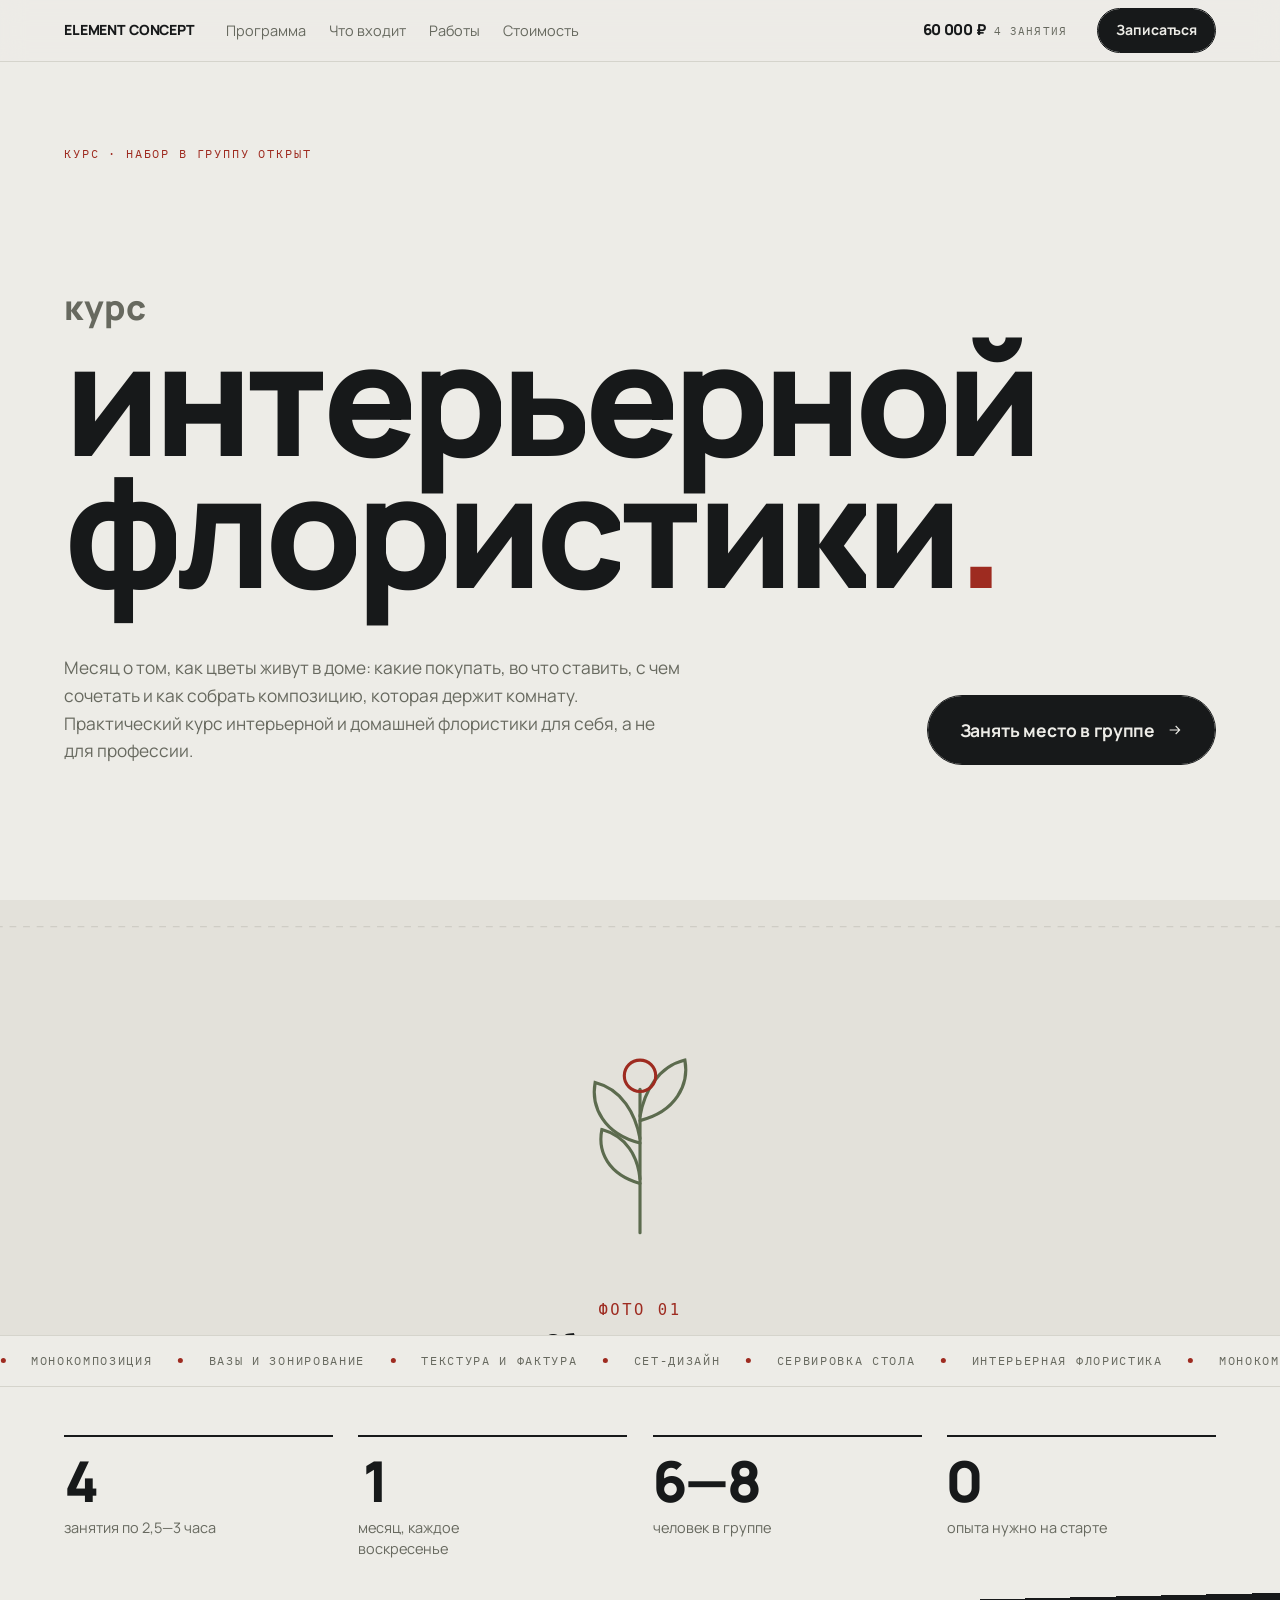
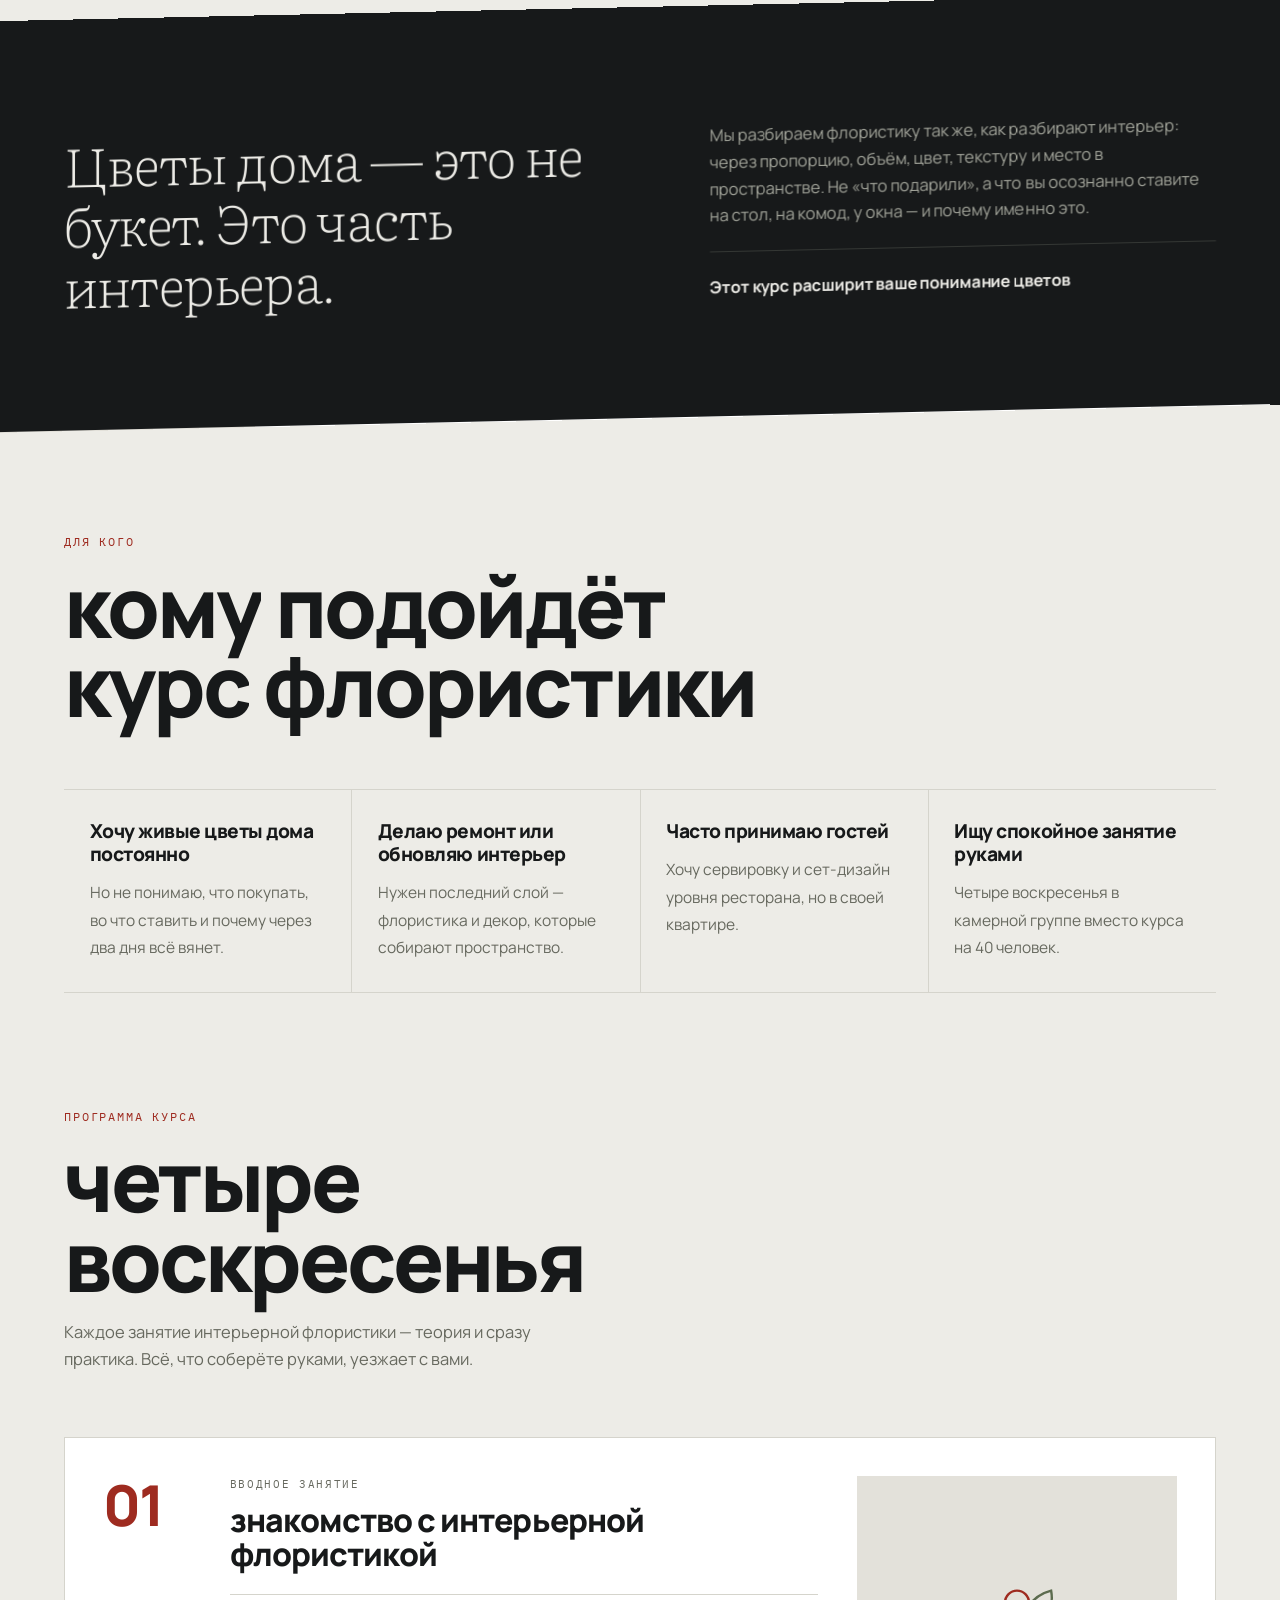
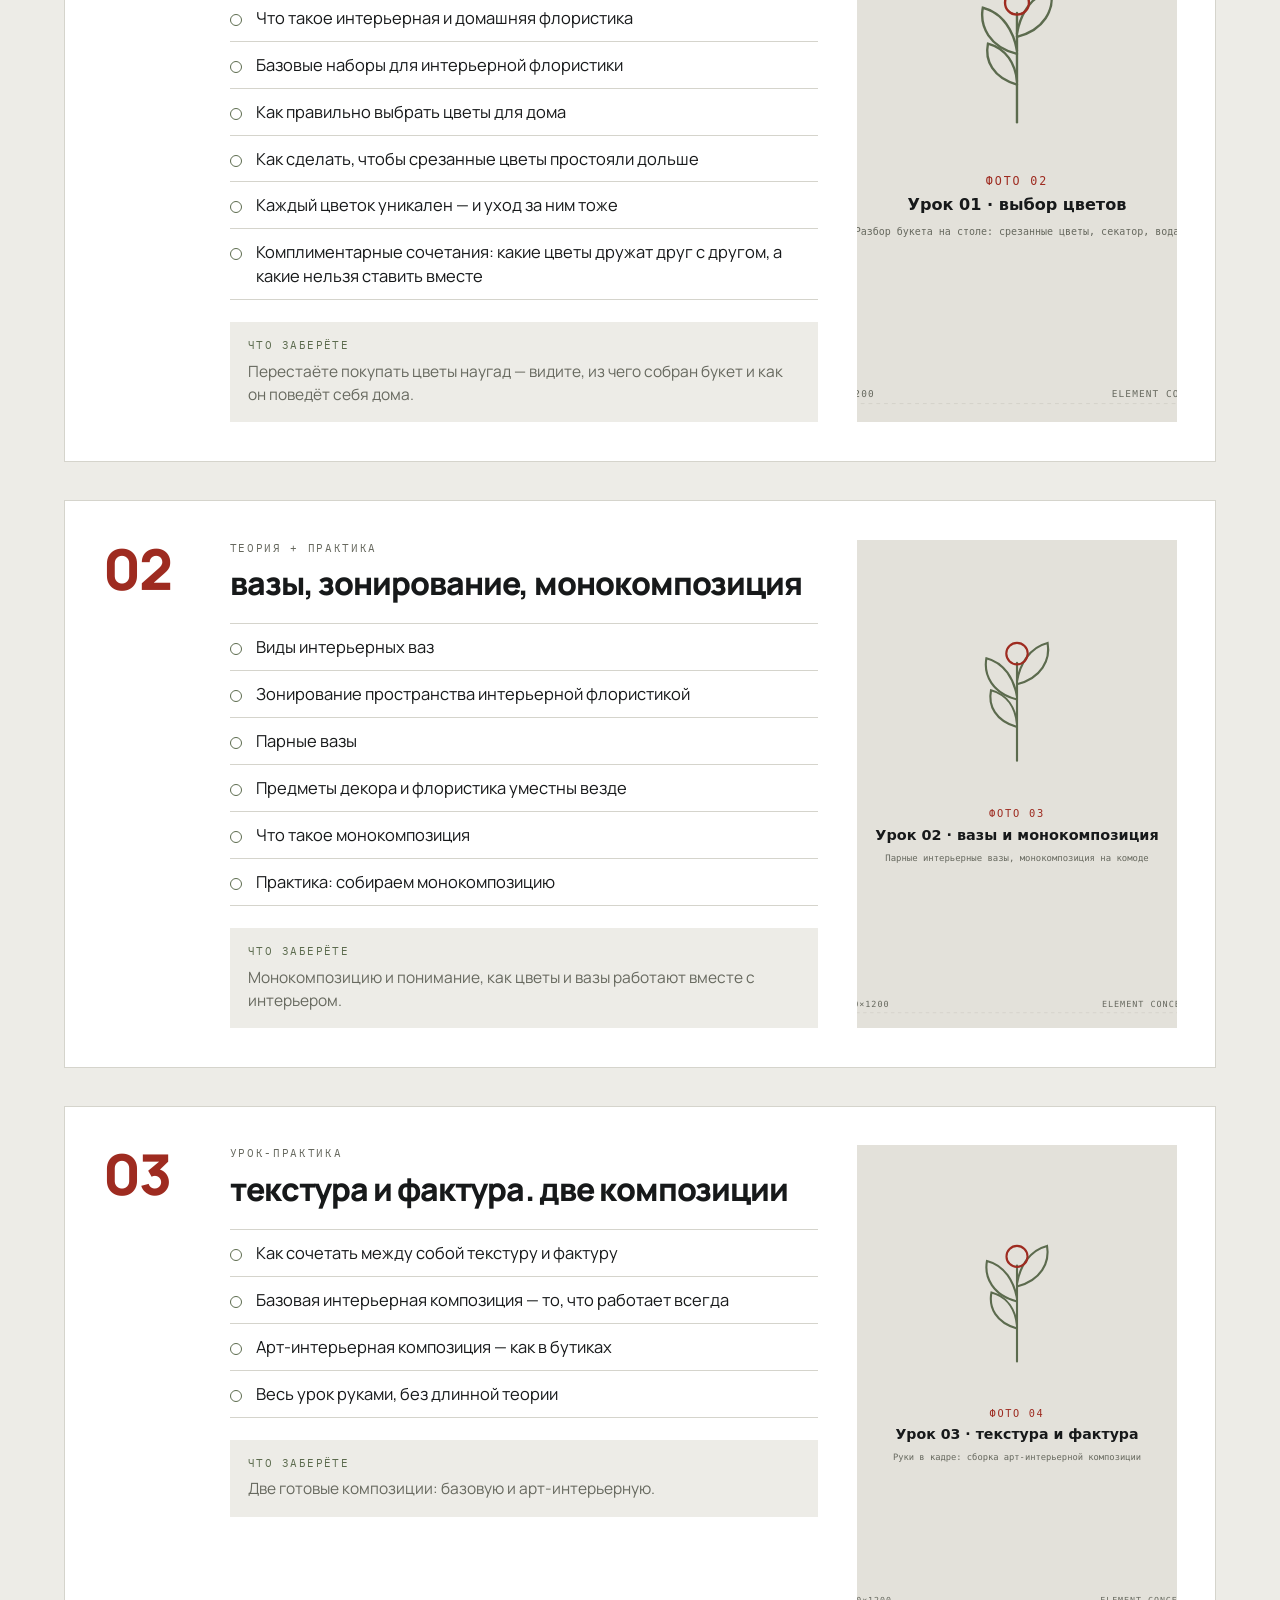
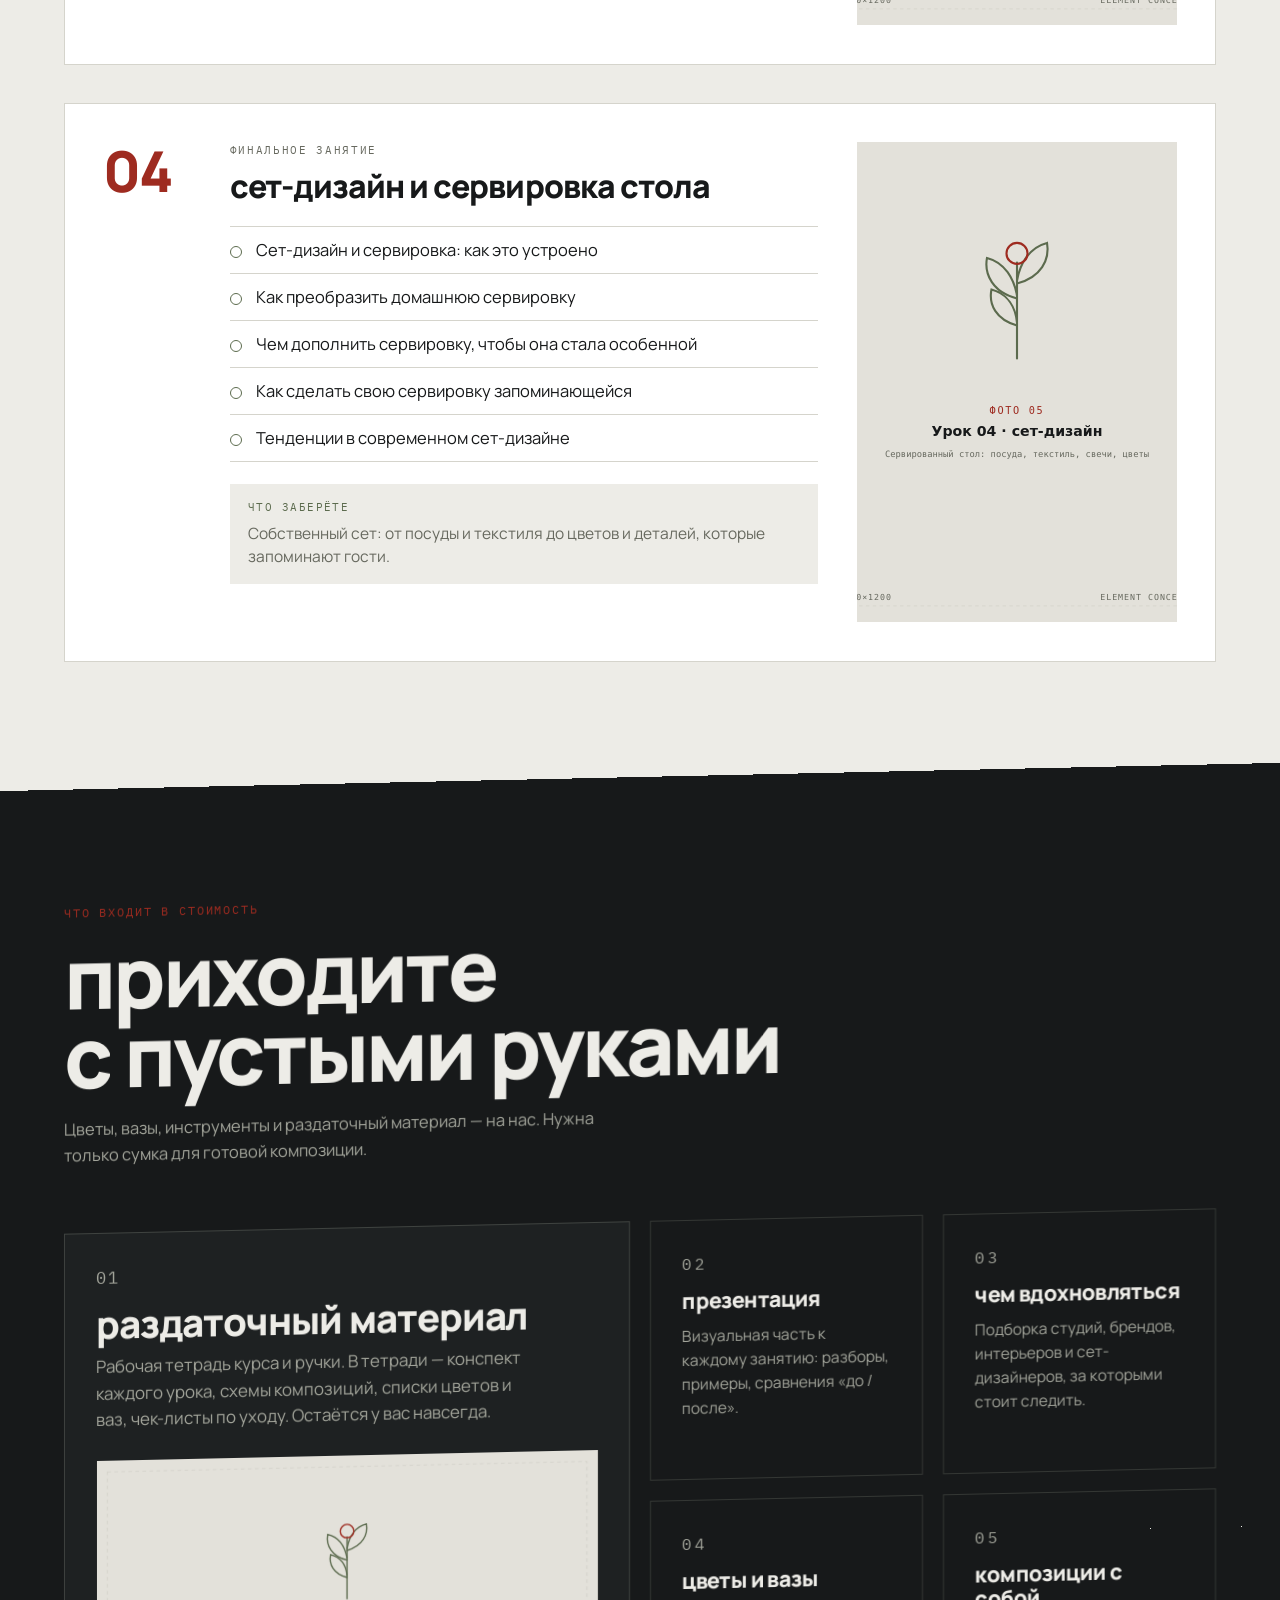
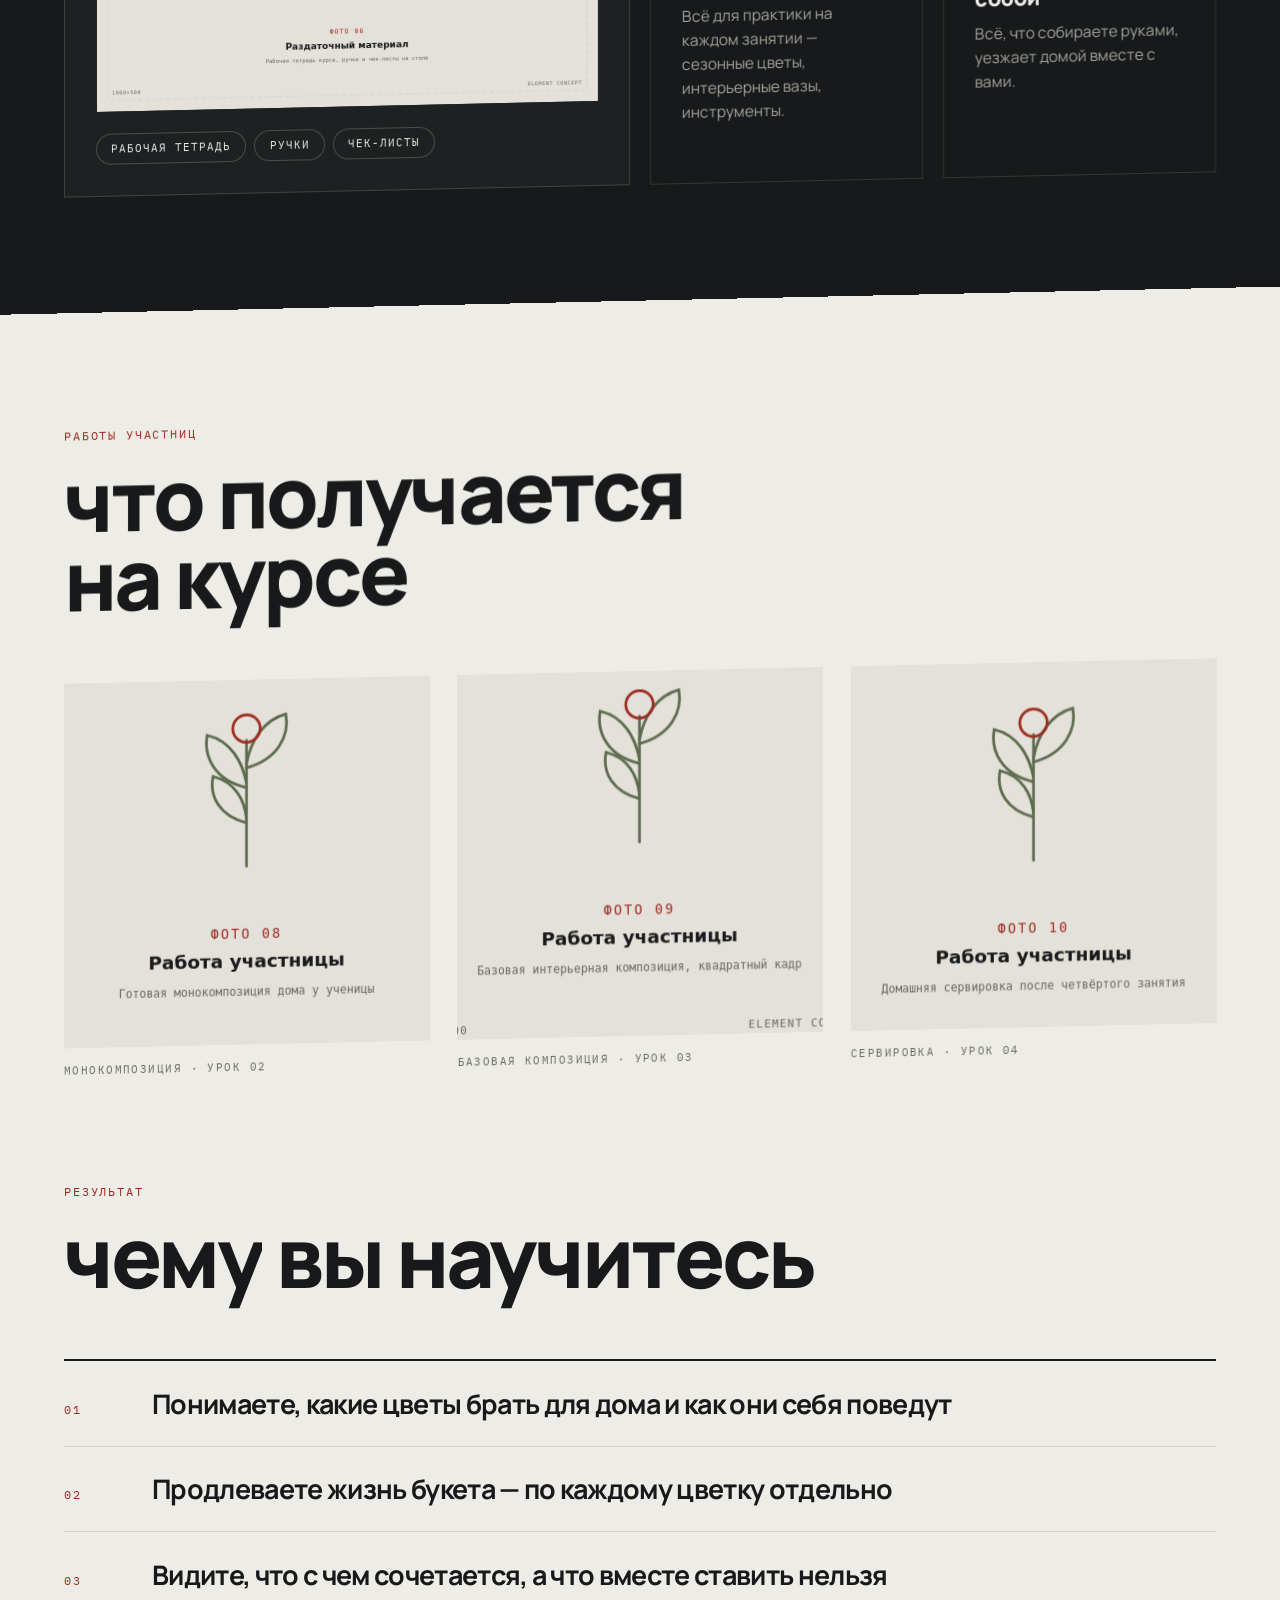
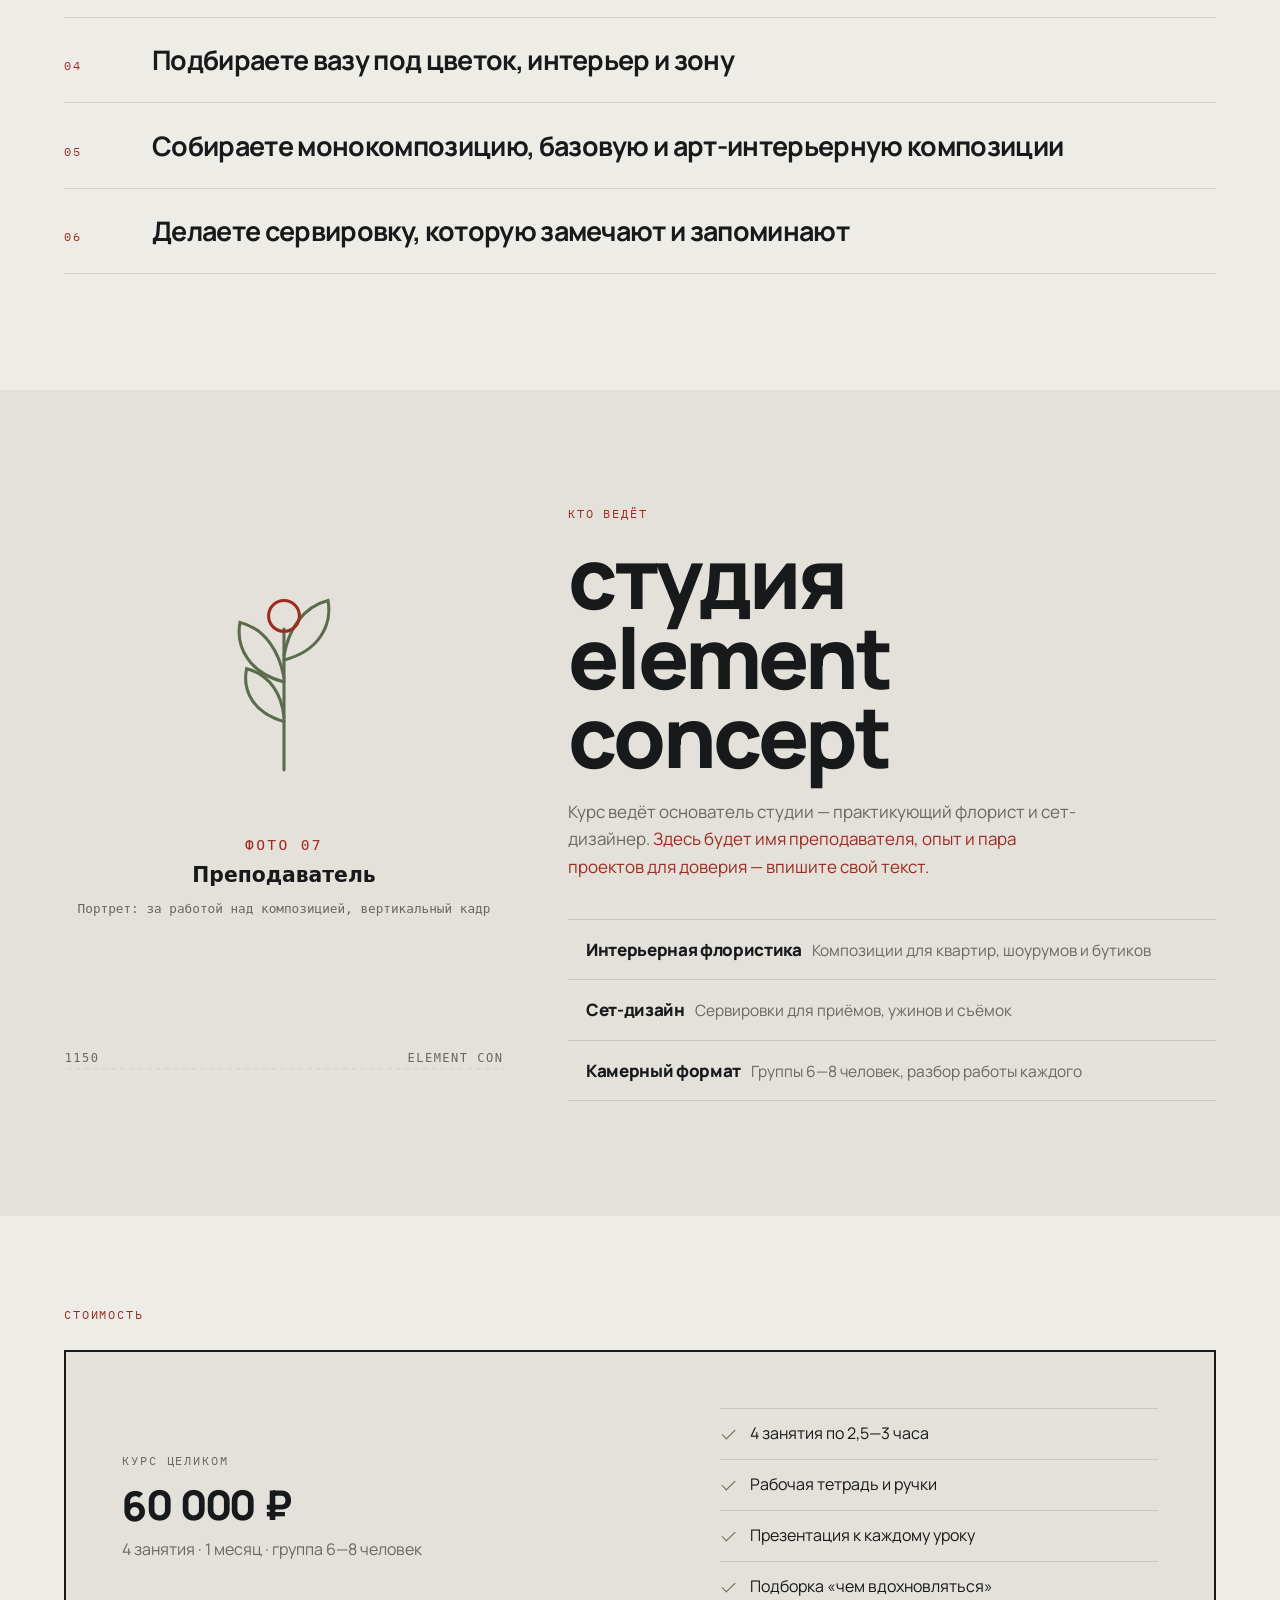
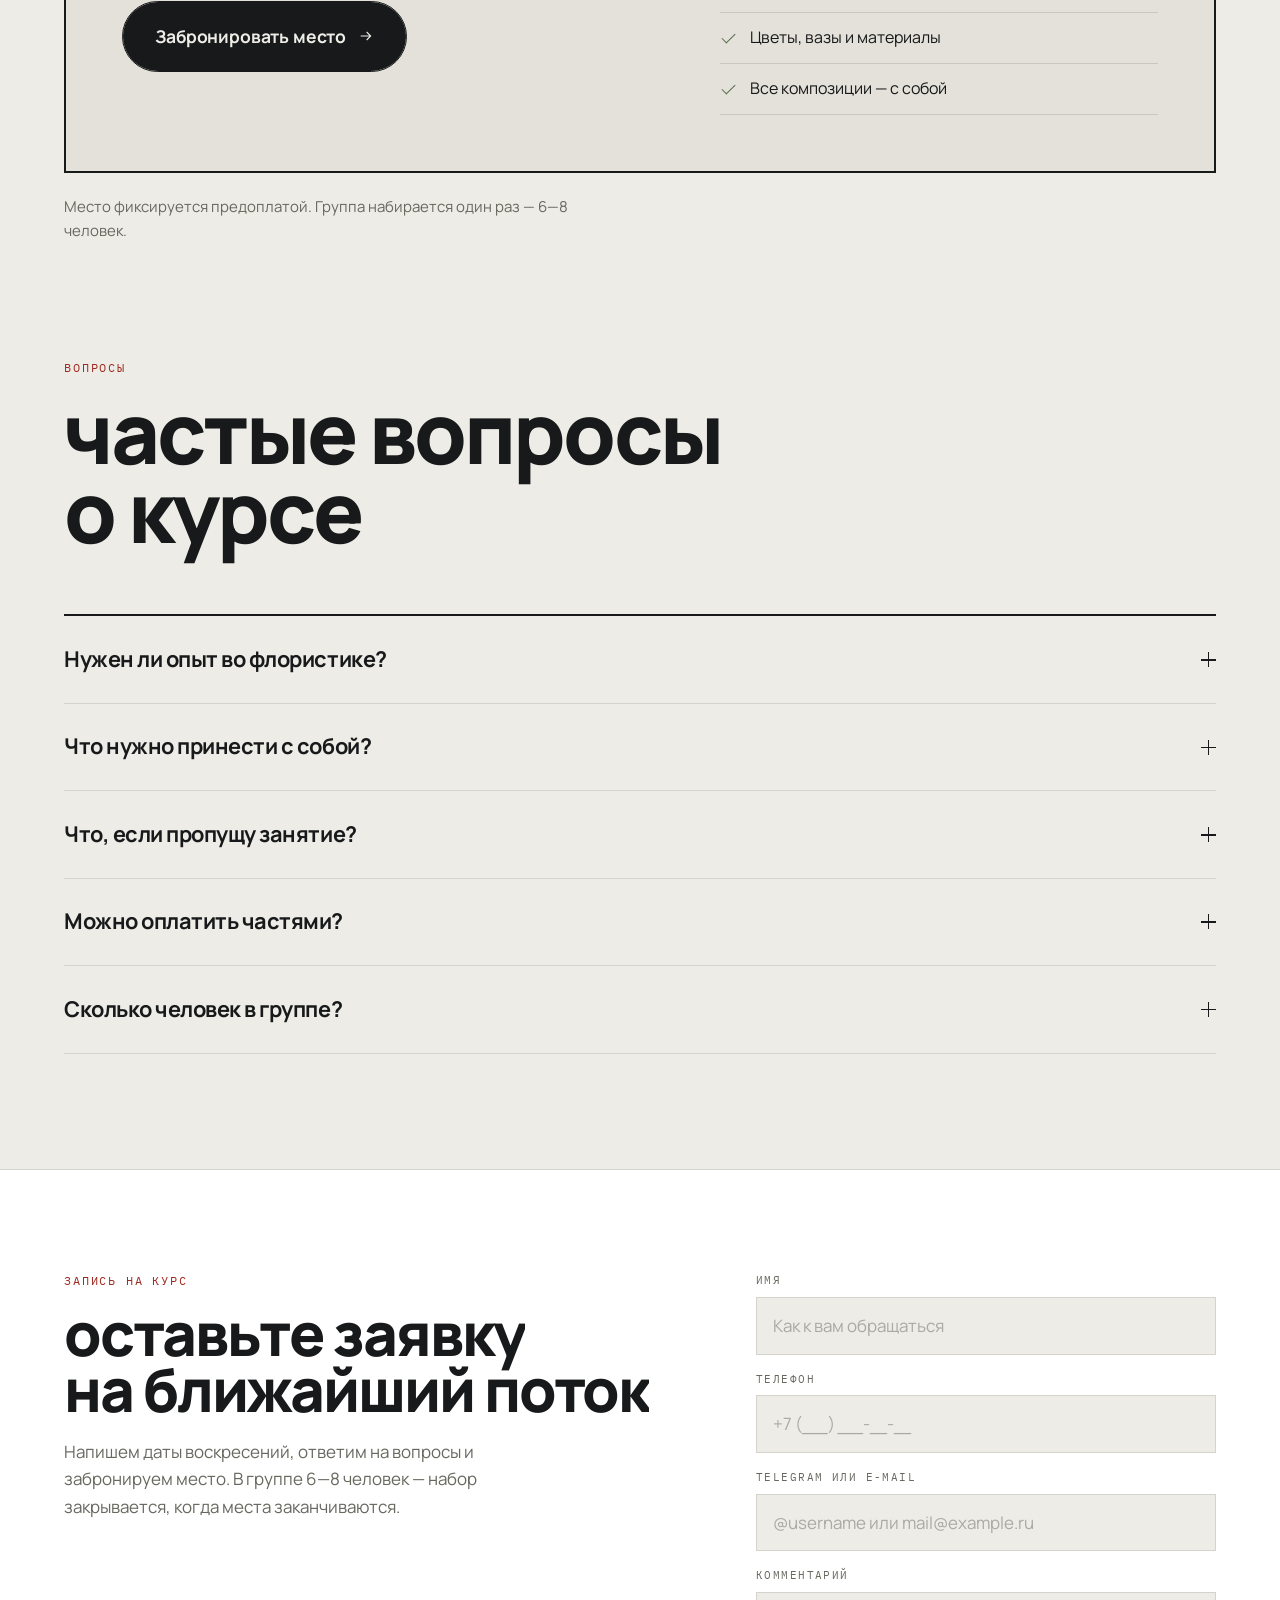
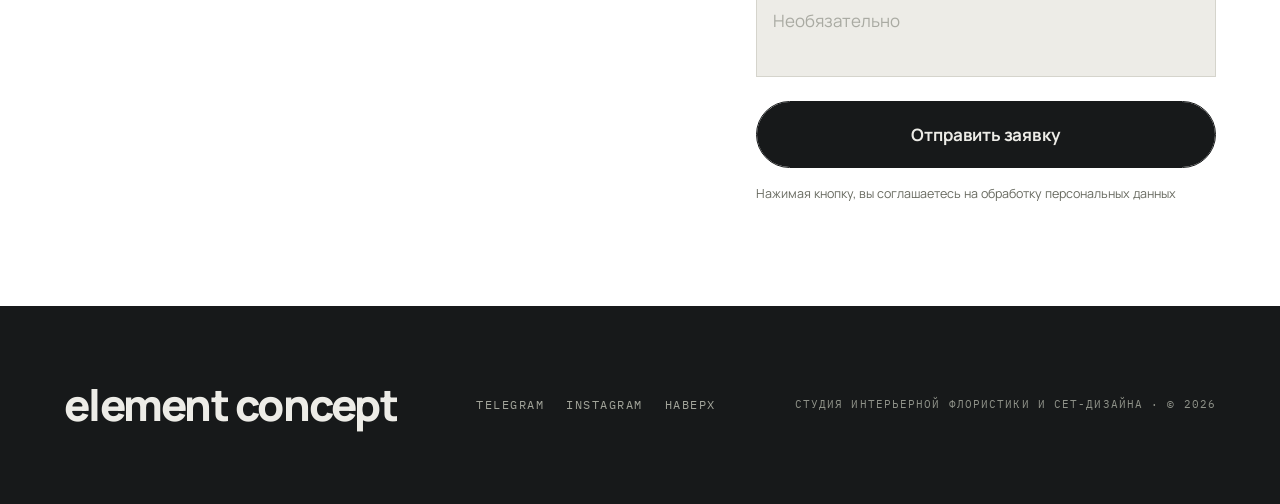
==== docs/index.html @ 4626b3b8 "Чиню пути к шрифтам во встроенном CSS После встраивания стилей в index.html относительные пути «../f" ====
<!doctype html>
<html lang="ru">
<head>
<meta charset="utf-8">
<meta name="viewport" content="width=device-width,initial-scale=1">

<title>Курс интерьерной флористики — 4 занятия, группа 6—8 человек | Element Concept</title>
<meta name="description" content="Курс интерьерной флористики Element Concept: 4 занятия по 2,5—3 часа за месяц, по воскресеньям, в группе 6—8 человек. Учим выбирать цветы для дома, подбирать вазы, собирать монокомпозиции и делать сервировку стола. Стоимость — 60 000 ₽, материалы и рабочая тетрадь включены.">
<meta name="robots" content="index,follow,max-image-preview:large">
<meta name="author" content="Element Concept">
<link rel="canonical" href="https://aidamirrrrrr.github.io/element-concept-course-landing/">

<meta property="og:type" content="website">
<meta property="og:locale" content="ru_RU">
<meta property="og:site_name" content="Element Concept">
<meta property="og:title" content="Курс интерьерной флористики — Element Concept">
<meta property="og:description" content="4 занятия по воскресеньям, группа 6—8 человек, 60 000 ₽. Цветы для дома, вазы, монокомпозиция, сет-дизайн и сервировка.">
<meta property="og:url" content="https://aidamirrrrrr.github.io/element-concept-course-landing/">
<meta property="og:image" content="https://aidamirrrrrr.github.io/element-concept-course-landing/img/ph/cover-strip.svg">
<meta name="twitter:card" content="summary_large_image">

<link rel="icon" href="data:image/svg+xml,%3Csvg xmlns='http://www.w3.org/2000/svg' viewBox='0 0 32 32'%3E%3Crect width='32' height='32' fill='%2317191A'/%3E%3Cpath d='M16 27V9' stroke='%235C6B4E' stroke-width='1.6' fill='none'/%3E%3Cpath d='M16 18c-6-1-8-6-7-10 4 1 6 5 7 9z' stroke='%235C6B4E' stroke-width='1.4' fill='none'/%3E%3Ccircle cx='16' cy='8' r='3.4' stroke='%239E2B20' stroke-width='1.6' fill='none'/%3E%3C/svg%3E">

<link rel="preload" href="fonts/manrope-800.woff2" as="font" type="font/woff2" crossorigin>
<link rel="preload" href="fonts/manrope-400.woff2" as="font" type="font/woff2" crossorigin>
<style>@font-face{font-family:'Manrope';font-style:normal;font-weight:400;font-display:swap;src:url('fonts/manrope-400.woff2') format('woff2')}@font-face{font-family:'Manrope';font-style:normal;font-weight:700;font-display:swap;src:url('fonts/manrope-700.woff2') format('woff2')}@font-face{font-family:'Manrope';font-style:normal;font-weight:800;font-display:swap;src:url('fonts/manrope-800.woff2') format('woff2')}@font-face{font-family:'Literata';font-style:normal;font-weight:200;font-display:swap;src:url('fonts/literata-200.woff2') format('woff2')}@font-face{font-family:'IBM Plex Mono';font-style:normal;font-weight:400;font-display:swap;src:url('fonts/plex-mono-400.woff2') format('woff2')}:root{--bone:#EDECE7;--paper:#FFFFFF;--ink:#17191A;--muted:#67695F;--line:#D5D4CC;--red:#9E2B20;--olive:#5C6B4E;--sand:#E3E1DA;--ink-2:#1E2122;--ink-line:#343734;--ink-mute:#A3A59B;--serif:"Literata",Georgia,serif;--sans:"Manrope",system-ui,-apple-system,sans-serif;--mono:"IBM Plex Mono",ui-monospace,monospace;--gutter:clamp(20px,5vw,72px);--maxw:1320px;--bar-h:62px;--ease:cubic-bezier(.2,.8,.25,1);--ease-mask:cubic-bezier(.66,0,.13,1)}*{box-sizing:border-box;margin:0;padding:0}html{scroll-behavior:smooth;-webkit-text-size-adjust:100%}body{background:var(--bone);color:var(--ink);font-family:var(--sans);font-size:17px;line-height:1.62;-webkit-font-smoothing:antialiased;overflow-x:hidden}img{display:block;max-width:100%}picture{display:block}a{color:inherit;text-decoration:none}button{font:inherit;color:inherit;background:none;border:0;cursor:pointer}ul,ol{list-style:none}dl,dt,dd{margin:0}mark{background:none;color:var(--red)}:focus-visible{outline:2px solid var(--red);outline-offset:3px}[hidden]{display:none !important}section[id]{scroll-margin-top:var(--bar-h)}html.is-loading,html.is-loading body{overflow:hidden}.skip{position:absolute;left:-9999px;z-index:300;background:var(--ink);color:var(--bone);padding:12px 20px;font-size:13px}.skip:focus{left:8px;top:8px}.sr-only{position:absolute;width:1px;height:1px;overflow:hidden;clip:rect(0 0 0 0);white-space:nowrap}.wrap{max-width:var(--maxw);margin-inline:auto;padding-inline:var(--gutter)}.h2{font-weight:800;font-size:clamp(38px,6.6vw,86px);line-height:.94;letter-spacing:-.035em;text-transform:lowercase}.tag{font-family:var(--mono);font-size:11.5px;letter-spacing:.16em;text-transform:uppercase;color:var(--red)}.load{position:fixed;inset:0;z-index:200;background:var(--ink);color:var(--bone);display:grid;place-items:center;clip-path:inset(0 0 0 0);transition:clip-path .62s var(--ease-mask)}.load.is-done{clip-path:inset(0 0 100% 0);pointer-events:none}.load__in{width:min(520px,72vw);text-align:center}.load__mark{font-weight:800;font-size:clamp(20px,3vw,34px);letter-spacing:-.035em;text-transform:lowercase;opacity:0;transform:translateY(10px);transition:opacity .3s ease,transform .38s var(--ease)}.load.is-boot .load__mark{opacity:1;transform:none}.load__bar{height:1px;background:var(--ink-line);margin:22px 0 12px;overflow:hidden}.load__bar i{display:block;height:100%;background:var(--bone);transform:scaleX(0);transform-origin:0 50%}.load__num{font-family:var(--mono);font-size:11.5px;letter-spacing:.16em;color:var(--ink-mute);font-variant-numeric:tabular-nums}.prog-line{position:fixed;inset:0 0 auto;height:2px;z-index:90;pointer-events:none}.prog-line i{display:block;height:100%;background:var(--red);transform:scaleX(0);transform-origin:0 50%}@supports (animation-timeline:scroll()){.prog-line i{animation:progGrow linear both;animation-timeline:scroll(root block)}@keyframes progGrow{from{transform:scaleX(0)}to{transform:scaleX(1)}}}.rv{opacity:0;transform:translateY(24px);transition:opacity .62s ease,transform .72s var(--ease);transition-delay:calc(var(--i,0)*70ms)}.rv.is-in{opacity:1;transform:none}@property --ps{syntax:"<number>";inherits:false;initial-value:1}.mask{overflow:hidden;position:relative}.mask picture{width:100%;height:100%;overflow:hidden;clip-path:inset(0 0 100% 0);transform:scale(1.06);transition:clip-path .78s var(--ease-mask),transform 1.1s var(--ease)}.mask.is-in picture{clip-path:inset(0 0 0 0);transform:scale(1)}.mask img{width:100%;height:100%;object-fit:cover;will-change:transform;transform:translate3d(0,var(--py,0px),0) scale(calc(var(--pz,1) * var(--ps,1)));transition:--ps .9s var(--ease)}[data-split]{--wd:0ms}.w{display:inline-block;overflow:hidden;vertical-align:top;padding-block:.5em;margin-block:-.5em}.w--b{display:block}.wg{display:inline-block;white-space:nowrap}.w>i{display:inline-block;font-style:normal;transform:translateY(115%);transition:transform .66s var(--ease-mask);transition-delay:var(--wd)}[data-split].is-in .w>i{transform:none}html.js [data-split]:not(.is-split){visibility:hidden}[data-skew]{transform:skewY(var(--skew,0deg));transform-origin:50% 50%;will-change:transform}[data-tilt]{transform:perspective(900px) rotateX(var(--rx,0deg)) rotateY(var(--ry,0deg));transition:transform .45s var(--ease)}.hl{color:color-mix(in srgb,currentColor calc(var(--o,.45)*100%),transparent);transition:color .18s linear}@media (prefers-reduced-motion:reduce){html{scroll-behavior:auto}.rv,.mask picture,.w>i{opacity:1;transform:none;clip-path:none;transition:none}.hl{color:currentColor}.load{display:none}[data-tilt],[data-skew]{transform:none}.reel__d b{transition:none}.prog-line i{animation:none}.wk{position:static}}@media (prefers-contrast:more){:root{--muted:#4A4C45;--line:#B4B2A9;--ink-mute:#D2D4CB}.hl{color:currentColor}.btn{border-width:2px}}.bar{position:fixed;inset:0 0 auto;z-index:80;height:var(--bar-h);background:color-mix(in srgb,var(--bone) 90%,transparent);backdrop-filter:blur(12px);border-bottom:1px solid var(--line);transition:transform .5s var(--ease)}.bar.is-hidden{transform:translateY(-101%)}.bar__in{height:100%;max-width:var(--maxw);margin-inline:auto;padding-inline:var(--gutter);display:flex;align-items:center;gap:clamp(14px,2.4vw,34px)}.bar__logo{font-weight:800;font-size:14px;letter-spacing:-.01em;text-transform:uppercase;white-space:nowrap}.bar__nav{display:flex;gap:clamp(14px,1.8vw,26px);font-size:14.5px;color:var(--muted)}.bar__nav a{position:relative;padding-block:3px;transition:color .25s}.bar__nav a::after{content:"";position:absolute;inset:auto 0 0;height:1px;background:var(--ink);transform:scaleX(0);transform-origin:100% 50%;transition:transform .45s var(--ease)}.bar__nav a:hover{color:var(--ink)}.bar__nav a:hover::after{transform:scaleX(1);transform-origin:0 50%}.bar__price{margin-left:auto;display:flex;align-items:baseline;gap:9px;white-space:nowrap}.bar__price b{font-weight:800;font-size:15px;letter-spacing:-.02em}.bar__price span{font-family:var(--mono);font-size:10.5px;letter-spacing:.1em;text-transform:uppercase;color:var(--muted)}.burger{display:none;margin-left:auto;width:32px;height:32px;flex-direction:column;justify-content:center;align-items:flex-end;gap:6px}.burger i{width:20px;height:2px;background:var(--ink);transition:transform .35s var(--ease)}.burger[aria-expanded="true"] i:first-child{transform:translateY(4px) rotate(45deg)}.burger[aria-expanded="true"] i:last-child{transform:translateY(-4px) rotate(-45deg)}.menu{position:fixed;inset:var(--bar-h) 0 auto;z-index:79;background:var(--bone);border-bottom:1px solid var(--line);padding:14px var(--gutter) 26px;display:flex;flex-direction:column}.menu a{font-weight:800;font-size:26px;letter-spacing:-.03em;text-transform:lowercase;padding-block:11px;border-bottom:1px solid var(--line)}.menu a:last-child{border:0;color:var(--red)}@media (max-width:900px){.bar__nav,.bar .btn--s{display:none}.bar__price{margin-left:auto}.burger{display:flex;margin-left:14px}}.btn{position:relative;display:inline-flex;align-items:center;justify-content:center;gap:12px;color:var(--bone);font-weight:700;letter-spacing:-.01em;padding:16px 26px;border:1.5px solid var(--ink);border-radius:100px;overflow:hidden;isolation:isolate;transition:color .4s var(--ease),gap .35s var(--ease),transform .3s var(--ease)}.btn::before{content:"";position:absolute;inset:0;z-index:-1;background:var(--ink);transform:translateY(0);transition:transform .5s var(--ease-mask)}.btn:hover{color:var(--ink);gap:18px}.btn:hover::before{transform:translateY(101%)}.btn svg{flex:none;transition:transform .4s var(--ease)}.btn:hover svg{transform:translateX(4px)}.btn--s{padding:10px 18px;font-size:14px}.btn--big{padding:20px 32px;font-size:17.5px}.btn--wide{width:100%;padding-block:19px}.cover{padding-top:var(--bar-h)}.cover__top{min-height:calc(100svh - var(--bar-h));display:flex;flex-direction:column;justify-content:center;padding-block:clamp(32px,5vw,72px)}.cover__h{font-weight:800;font-size:clamp(56px,12.2vw,190px);line-height:.85;letter-spacing:-.045em;text-transform:lowercase;margin:clamp(18px,2.4vw,34px) 0 clamp(32px,4.5vw,60px)}.cover__h .dot{color:var(--red)}.cover__h-sm{display:block;font-size:.22em;letter-spacing:.02em;color:var(--muted);margin-bottom:.28em}.cover__row{display:flex;align-items:flex-end;justify-content:space-between;gap:clamp(24px,4vw,60px);flex-wrap:wrap;padding-bottom:clamp(30px,4vw,52px)}.cover__lead{max-width:56ch;font-size:clamp(17px,1.35vw,20px);color:var(--muted)}.cover__strip{height:clamp(240px,34vw,460px)}.mq{overflow:hidden;border-block:1px solid var(--line);padding-block:15px}.mq__row{display:flex;align-items:center;gap:clamp(18px,2vw,30px);width:max-content;will-change:transform}.mq__row span{font-family:var(--mono);font-size:12px;letter-spacing:.14em;text-transform:uppercase;color:var(--muted);white-space:nowrap}.mq__row i{flex:none;width:5px;height:5px;border-radius:50%;background:var(--red)}.stats{display:grid;grid-template-columns:repeat(4,1fr);gap:clamp(16px,2vw,32px);padding-block:clamp(30px,4vw,48px)}.stats>div{border-top:2px solid var(--ink);padding-top:16px}.stats dt{font-weight:800;font-size:clamp(34px,4.4vw,62px);line-height:1;letter-spacing:-.045em;font-variant-numeric:tabular-nums}.stats dd{margin-top:8px;font-size:14.5px;line-height:1.45;color:var(--muted);max-width:20ch}@media (max-width:900px){.stats{grid-template-columns:repeat(2,1fr)}}.say{background:var(--ink);color:var(--bone);padding-block:clamp(64px,9vw,132px)}.say__in{display:grid;grid-template-columns:minmax(0,1.15fr) minmax(0,1fr);gap:clamp(30px,5vw,80px);align-items:end}.say__q{font-family:var(--serif);font-weight:200;font-size:clamp(30px,4.2vw,62px);line-height:1.12;letter-spacing:-.015em}.say__txt p{color:var(--ink-mute);font-size:16.5px}.say__sig{margin-top:22px;padding-top:22px;border-top:1px solid var(--ink-line);color:var(--bone) !important;font-weight:700;letter-spacing:-.01em}@media (max-width:900px){.say__in{grid-template-columns:1fr}}.head{margin-bottom:clamp(36px,5vw,68px);max-width:900px}.head .h2{margin:14px 0 0}.head__note{margin-top:20px;max-width:54ch;color:var(--muted);font-size:16.5px}.head--inv .head__note{color:var(--ink-mute)}.who{padding-block:clamp(64px,9vw,132px)}.who__list{display:grid;grid-template-columns:repeat(4,1fr);gap:1px;background:var(--line);border-block:1px solid var(--line)}.who__list li{background:var(--bone);padding:clamp(22px,2.4vw,32px) clamp(18px,2vw,26px);transition:background .4s var(--ease),transform .5s var(--ease)}.who__list li:hover{background:var(--paper)}.who__list b{display:block;font-weight:800;font-size:clamp(17px,1.5vw,21px);line-height:1.2;letter-spacing:-.025em;margin-bottom:12px}.who__list span{color:var(--muted);font-size:15.5px;line-height:1.5}@media (max-width:1000px){.who__list{grid-template-columns:repeat(2,1fr)}}@media (max-width:600px){.who__list{grid-template-columns:1fr}}.prog{padding-bottom:clamp(64px,9vw,132px)}.weeks{display:flex;flex-direction:column;gap:clamp(20px,2.6vw,34px)}.wk{display:grid;grid-template-columns:88px minmax(0,1fr) minmax(0,320px);gap:clamp(20px,3vw,44px);align-items:start;background:var(--paper);border:1px solid var(--line);padding:clamp(24px,3vw,44px);transition:border-color .4s var(--ease)}.wk:hover{border-color:var(--ink)}.wk__rail{padding-top:6px}.wk__no{display:block;font-weight:800;font-size:clamp(40px,4.4vw,64px);line-height:.8;letter-spacing:-.05em;color:var(--red);position:sticky;top:calc(var(--bar-h) + 24px)}.wk__kicker{font-family:var(--mono);font-size:11px;letter-spacing:.15em;text-transform:uppercase;color:var(--muted)}.wk__t{font-weight:800;font-size:clamp(22px,2.5vw,36px);line-height:1.06;letter-spacing:-.03em;margin:10px 0 22px}.wk__list{border-top:1px solid var(--line)}.wk__list li{position:relative;padding:11px 0 11px 26px;border-bottom:1px solid var(--line);font-size:16.5px;line-height:1.45}.wk__list li::before{content:"";position:absolute;left:0;top:19px;width:10px;height:10px;border:1.5px solid var(--olive);border-radius:50%;transition:background .3s var(--ease)}.wk:hover .wk__list li::before{background:var(--olive)}.wk__out{margin-top:22px;padding:16px 18px;background:var(--bone);font-size:15.5px;line-height:1.5;color:var(--muted)}.wk__out span{display:block;font-family:var(--mono);font-size:10.5px;letter-spacing:.14em;text-transform:uppercase;color:var(--olive);margin-bottom:6px}.wk__img{align-self:stretch;min-height:260px}.wk:hover .wk__img img{--ps:1.05}@media (min-width:1081px) and (min-height:820px){.weeks{gap:clamp(26px,3vw,44px)}.wk{position:sticky;top:calc(var(--bar-h) + 20px + var(--n,0)*14px)}}.mask--side picture{clip-path:inset(0 100% 0 0)}.mask--side.is-in picture{clip-path:inset(0 0 0 0)}@media (max-width:1080px){.wk{grid-template-columns:70px minmax(0,1fr)}.wk__img{grid-column:1/-1;aspect-ratio:16/7;min-height:0;margin-top:6px}.wk__no{position:static}}@media (max-width:640px){.wk{grid-template-columns:1fr;gap:16px}.wk__no{font-size:38px}}.kit{background:var(--ink);color:var(--bone);padding-block:clamp(64px,9vw,132px)}.kit__grid{display:grid;grid-template-columns:repeat(4,1fr);gap:clamp(14px,1.6vw,22px)}.kit__hero,.kit__i{border:1px solid var(--ink-line);padding:clamp(22px,2.4vw,34px);display:flex;flex-direction:column;transition:background .45s var(--ease)}.kit__hero:hover,.kit__i:hover{background:var(--ink-2)}.kit__hero{grid-column:span 2;grid-row:span 2;background:var(--ink-2);border-color:#3F4340}.kit__no{font-family:var(--mono);font-size:11.5px;letter-spacing:.16em;color:var(--olive)}.kit__hero h3,.kit__i h3{font-weight:800;letter-spacing:-.028em;margin:14px 0 10px}.kit__hero h3{font-size:clamp(26px,3vw,42px);line-height:1.02}.kit__i h3{font-size:clamp(19px,1.7vw,25px);line-height:1.1}.kit__hero p,.kit__i p{color:var(--ink-mute);font-size:15.5px;line-height:1.55}.kit__hero p{font-size:17px;max-width:44ch}.kit__pic{margin-top:auto;padding-top:28px;flex:none}.kit__pic picture{aspect-ratio:16/8;height:auto}.chips{display:flex;flex-wrap:wrap;gap:8px;padding-top:22px}.chips li{border:1px solid #4A4E4A;border-radius:100px;padding:6px 14px;font-family:var(--mono);font-size:10.5px;letter-spacing:.1em;text-transform:uppercase}@media (max-width:1000px){.kit__grid{grid-template-columns:repeat(2,1fr)}.kit__hero{grid-column:span 2;grid-row:auto}}@media (max-width:560px){.kit__grid{grid-template-columns:1fr}.kit__hero{grid-column:auto}}.works{padding-block:clamp(64px,9vw,132px)}.works__grid{display:grid;grid-template-columns:repeat(3,1fr);gap:clamp(16px,2.2vw,30px)}.work picture{aspect-ratio:1/1;height:auto}.work:hover img{--ps:1.06}.work figcaption{margin-top:14px;font-family:var(--mono);font-size:11px;letter-spacing:.13em;text-transform:uppercase;color:var(--muted)}.works .mask{overflow:visible}@media (max-width:760px){.works__grid{grid-template-columns:1fr}}.res{padding-bottom:clamp(64px,9vw,132px)}.res__list{border-top:2px solid var(--ink)}.res__list li{display:grid;grid-template-columns:74px minmax(0,1fr);gap:14px;align-items:baseline;padding-block:clamp(16px,2vw,26px);border-bottom:1px solid var(--line);font-weight:700;font-size:clamp(18px,2.1vw,30px);line-height:1.24;letter-spacing:-.025em;transition:padding-left .4s var(--ease)}.res__list li:hover{padding-left:12px}.res__list span{font-family:var(--mono);font-size:12px;font-weight:400;letter-spacing:.14em;color:var(--red)}@media (max-width:560px){.res__list li{grid-template-columns:1fr;gap:4px}}.tut{background:var(--sand);padding-block:clamp(64px,9vw,132px)}.tut__in{display:grid;grid-template-columns:minmax(0,440px) minmax(0,1fr);gap:clamp(30px,5vw,80px);align-items:center}.tut__img{aspect-ratio:4/5}.tut__txt .h2{margin:14px 0 22px}.tut__lead{max-width:52ch;color:var(--muted);font-size:17px}.tut__facts{margin-top:clamp(26px,3vw,40px);display:grid;gap:1px;background:#C9C7BF;border-block:1px solid #C9C7BF}.tut__facts li{background:var(--sand);padding:16px 0 16px 18px}.tut__facts b{font-weight:800;letter-spacing:-.02em;margin-right:10px}.tut__facts span{color:var(--muted);font-size:15.5px}@media (max-width:900px){.tut__in{grid-template-columns:1fr}}.price{padding-bottom:clamp(64px,9vw,132px);padding-top:clamp(48px,7vw,100px)}.price .head{margin-bottom:clamp(18px,2vw,26px)}.tick{display:grid;grid-template-columns:minmax(0,1.25fr) minmax(0,1fr);gap:clamp(28px,4vw,64px);align-items:center;background:var(--sand);border:2px solid var(--ink);padding:clamp(30px,4.4vw,64px)}.tick__kick{font-family:var(--mono);font-size:11.5px;letter-spacing:.16em;text-transform:uppercase;color:var(--muted)}.tick__n{font-weight:800;font-size:clamp(58px,10vw,140px);line-height:.84;letter-spacing:-.055em;margin:14px 0 12px;display:flex;align-items:baseline;gap:.08em;font-variant-numeric:tabular-nums}.reel{display:flex;align-items:baseline}.reel__d{display:inline-block;overflow:hidden;height:1em;line-height:1;font-style:normal;vertical-align:bottom}.reel__d b{display:block;font-weight:inherit;white-space:pre;transform:translateY(calc(var(--to,0)*-1em));transition:transform 1.5s var(--ease-mask);transition-delay:var(--wd,0ms)}.reel__gap{display:inline-block;font-style:normal;width:.26em}.tick__n i{font-style:normal;font-size:.32em;letter-spacing:-.02em}.tick__sub{color:var(--muted);font-size:16px;margin-bottom:clamp(24px,3vw,38px)}.tick__r li{position:relative;padding:12px 0 12px 30px;border-bottom:1px solid #C9C7BF;font-size:16px}.tick__r li:first-child{border-top:1px solid #C9C7BF}.tick__r li::before{content:"";position:absolute;left:2px;top:20px;width:12px;height:6px;border-left:1.6px solid var(--olive);border-bottom:1.6px solid var(--olive);transform:rotate(-45deg)}.price__note{margin-top:22px;color:var(--muted);font-size:15px;max-width:60ch}@media (max-width:900px){.tick{grid-template-columns:1fr}}.faq{padding-bottom:clamp(64px,9vw,132px)}.faq__list{border-top:2px solid var(--ink)}.qa{border-bottom:1px solid var(--line)}.qa h3{font:inherit}.qa__bar{width:100%;display:flex;align-items:center;justify-content:space-between;gap:24px;padding-block:clamp(18px,2vw,26px);text-align:left;font-weight:700;font-size:clamp(17px,1.7vw,24px);letter-spacing:-.022em;transition:color .25s,padding-left .4s var(--ease)}.qa__bar:hover{color:var(--red);padding-left:10px}.sign{position:relative;flex:none;width:15px;height:15px}.sign::before,.sign::after{content:"";position:absolute;background:currentColor;transition:transform .45s var(--ease)}.sign::before{inset:7px 0 auto;height:1.5px}.sign::after{inset:0 6.75px auto;width:1.5px;height:100%}.qa.is-open .sign::after{transform:scaleY(0)}.qa.is-open .sign::before{transform:rotate(180deg)}.qa__body{display:grid;grid-template-rows:0fr;transition:grid-template-rows .5s var(--ease)}.qa.is-open .qa__body{grid-template-rows:1fr}.qa__in{overflow:hidden;min-height:0}.qa__in p{padding-bottom:clamp(18px,2.2vw,28px);max-width:64ch;color:var(--muted);font-size:16.5px}.form{background:var(--paper);border-top:1px solid var(--line);padding-block:clamp(56px,8vw,116px)}.form__in{display:grid;grid-template-columns:minmax(0,1fr) minmax(0,460px);gap:clamp(32px,5vw,80px);align-items:start}.form__l .h2{margin:14px 0 20px;font-size:clamp(34px,4.8vw,60px)}.form__note{color:var(--muted);max-width:46ch}.form__r{display:flex;flex-direction:column;gap:16px}.fld span{display:block;font-family:var(--mono);font-size:11px;letter-spacing:.13em;text-transform:uppercase;color:var(--muted);margin-bottom:7px}.fld input,.fld textarea{width:100%;background:var(--bone);border:1px solid var(--line);padding:14px 16px;font:inherit;color:var(--ink);resize:none;transition:border-color .25s}.fld input::placeholder,.fld textarea::placeholder{color:#A9AAA2}.fld input:focus,.fld textarea:focus{outline:0;border-color:var(--ink)}.form__pd{font-size:12.5px;line-height:1.55;color:var(--muted)}@media (max-width:900px){.form__in{grid-template-columns:1fr}}.foot{background:var(--ink);color:var(--bone);padding-block:clamp(40px,5vw,64px)}.foot__in{display:flex;align-items:center;justify-content:space-between;gap:24px;flex-wrap:wrap}.foot__mark{font-weight:800;font-size:clamp(24px,3.4vw,46px);letter-spacing:-.04em}.foot__links{display:flex;gap:22px}.foot__links a{font-family:var(--mono);font-size:11.5px;letter-spacing:.13em;text-transform:uppercase;color:var(--ink-mute);transition:color .25s}.foot__links a:hover{color:var(--bone)}.foot__c{font-family:var(--mono);font-size:11px;letter-spacing:.1em;text-transform:uppercase;color:#8F9289}.dock{position:fixed;inset:auto 0 0;z-index:75;display:flex;align-items:center;justify-content:space-between;gap:18px;background:var(--ink);color:var(--bone);padding:12px var(--gutter);transform:translateY(100%);transition:transform .45s var(--ease)}.dock.is-on{transform:none}.dock b{font-weight:800;font-size:17px;letter-spacing:-.02em}.dock span{display:block;font-family:var(--mono);font-size:10px;letter-spacing:.1em;text-transform:uppercase;color:var(--ink-mute)}.dock .btn{border-color:var(--bone);color:var(--ink)}.dock .btn::before{background:var(--bone)}.dock .btn:hover{color:var(--bone)}@media (min-width:901px){.dock{display:none}}@media (max-width:900px){.foot{padding-bottom:calc(clamp(40px,5vw,64px) + 72px)}}@media print{.bar,.menu,.dock,.prog-line,.load,.mq,.form__r,.skip{display:none !important}*{background:#fff !important;color:#000 !important;box-shadow:none !important}body{font-size:11pt;line-height:1.45}.cover__top{min-height:0}.cover__h{font-size:34pt}.h2{font-size:20pt}.wk{position:static;break-inside:avoid;border:1px solid #999}.qa__body{grid-template-rows:1fr}.qa__in{overflow:visible}.mask,.cover__strip,.wk__img,.work,.tut__img,.kit__pic{display:none}a[href^="http"]::after{content:" (" attr(href) ")";font-size:9pt}}</style>

<script>document.documentElement.classList.add('js')</script>

<script type="application/ld+json">
{
  "@context": "https://schema.org",
  "@graph": [
    {
      "@type": "Organization",
      "@id": "https://aidamirrrrrr.github.io/element-concept-course-landing/#org",
      "name": "Element Concept",
      "description": "Студия интерьерной флористики и сет-дизайна",
      "url": "https://aidamirrrrrr.github.io/element-concept-course-landing/"
    },
    {
      "@type": "Course",
      "name": "Курс интерьерной флористики",
      "description": "Курс из четырёх занятий об интерьерной и домашней флористике: выбор и уход за срезанными цветами, интерьерные вазы и зонирование, монокомпозиция, работа с текстурой и фактурой, сет-дизайн и сервировка стола.",
      "inLanguage": "ru",
      "provider": { "@id": "https://aidamirrrrrr.github.io/element-concept-course-landing/#org" },
      "educationalLevel": "Начальный, без подготовки",
      "teaches": [
        "Выбор цветов для дома",
        "Уход за срезанными цветами",
        "Подбор интерьерных ваз",
        "Монокомпозиция",
        "Работа с текстурой и фактурой",
        "Сет-дизайн и сервировка стола"
      ],
      "hasCourseInstance": {
        "@type": "CourseInstance",
        "courseMode": "Offline",
        "courseWorkload": "PT12H",
        "maximumAttendeeCapacity": 8,
        "courseSchedule": {
          "@type": "Schedule",
          "repeatFrequency": "P1W",
          "byDay": "https://schema.org/Sunday",
          "repeatCount": 4,
          "duration": "PT3H"
        }
      },
      "offers": {
        "@type": "Offer",
        "price": "60000",
        "priceCurrency": "RUB",
        "category": "Полный курс, 4 занятия",
        "availability": "https://schema.org/LimitedAvailability"
      }
    },
    {
      "@type": "FAQPage",
      "mainEntity": [
        { "@type": "Question", "name": "Нужен ли опыт во флористике?",
          "acceptedAnswer": { "@type": "Answer", "text": "Нет. Курс интерьерной флористики рассчитан на тех, кто начинает с нуля и хочет собирать цветы для своего дома, а не работать флористом." } },
        { "@type": "Question", "name": "Что нужно принести с собой на занятие?",
          "acceptedAnswer": { "@type": "Answer", "text": "Ничего. Цветы, интерьерные вазы, инструменты и раздаточный материал входят в стоимость курса. Понадобится только сумка для готовой композиции." } },
        { "@type": "Question", "name": "Что будет, если пропустить занятие?",
          "acceptedAnswer": { "@type": "Answer", "text": "Мы присылаем презентацию и конспект урока, а практику разбираем отдельно по договорённости внутри потока." } },
        { "@type": "Question", "name": "Можно оплатить курс частями?",
          "acceptedAnswer": { "@type": "Answer", "text": "Да, оплату частями обсуждаем индивидуально при бронировании. Предоплата фиксирует место в группе." } },
        { "@type": "Question", "name": "Сколько человек в группе?",
          "acceptedAnswer": { "@type": "Answer", "text": "От 6 до 8 человек. Камерный формат нужен, чтобы у каждого участника была практика с разбором преподавателя." } }
      ]
    }
  ]
}
</script>
</head>
<body>

<a class="skip" href="#main">Перейти к содержанию</a>

<!-- ─── Прелоадер ─────────────────────────────────────── -->
<div class="load" id="load" aria-hidden="true">
  <div class="load__in">
    <p class="load__mark">Element Concept</p>
    <div class="load__bar"><i></i></div>
    <p class="load__num"><span>0</span>%</p>
  </div>
</div>

<div class="prog-line" aria-hidden="true"><i></i></div>

<!-- ─── Шапка ─────────────────────────────────────────── -->
<header class="bar">
  <div class="bar__in">
    <a class="bar__logo" href="#top">Element&nbsp;Concept</a>
    <nav class="bar__nav" aria-label="Разделы страницы">
      <a href="#program">Программа</a>
      <a href="#kit">Что входит</a>
      <a href="#works">Работы</a>
      <a href="#price">Стоимость</a>
    </nav>
    <p class="bar__price"><b>60 000 ₽</b><span>4 занятия</span></p>
    <a class="btn btn--s" href="#form" data-mag>Записаться</a>
    <button class="burger" type="button" aria-expanded="false" aria-controls="menu" aria-label="Открыть меню"><i></i><i></i></button>
  </div>
</header>

<div class="menu" id="menu" hidden>
  <a href="#program">Программа</a>
  <a href="#kit">Что входит</a>
  <a href="#works">Работы</a>
  <a href="#price">Стоимость</a>
  <a href="#form">Записаться</a>
</div>

<main id="main">

<!-- ─── 1. Обложка ────────────────────────────────────── -->
<section class="cover" id="top" aria-label="Курс интерьерной флористики">
  <div class="wrap cover__top">
    <p class="tag rv">Курс · Набор в группу открыт</p>

    <h1 class="cover__h" data-split="chars">
      <span class="cover__h-sm" data-block>курс</span>интерьерной<br>флористики<span class="dot">.</span>
    </h1>

    <div class="cover__row rv" style="--i:2">
      <p class="cover__lead">
        Месяц о том, как цветы живут в доме: какие покупать, во что ставить,
        с чем сочетать и как собрать композицию, которая держит комнату.
        Практический курс интерьерной и домашней флористики для себя, а не для профессии.
      </p>
      <a class="btn btn--big" href="#form" data-mag>
        Занять место в группе
        <svg viewBox="0 0 24 24" width="16" height="16" aria-hidden="true"><path d="M4 12h15M13 6l6 6-6 6" fill="none" stroke="currentColor" stroke-width="1.6"/></svg>
      </a>
    </div>
  </div>

  <figure class="cover__strip mask" data-par="0.34">
    <picture><img src="img/ph/cover-strip.svg" alt="Интерьерная композиция из живых цветов в жилом пространстве" width="1800" height="600" fetchpriority="high"></picture>
  </figure>

  <div class="mq" aria-hidden="true">
    <div class="mq__row">
      <span>интерьерная флористика</span><i></i><span>монокомпозиция</span><i></i>
      <span>вазы и зонирование</span><i></i><span>текстура и фактура</span><i></i>
      <span>сет-дизайн</span><i></i><span>сервировка стола</span><i></i>
    </div>
  </div>

  <div class="wrap">
    <dl class="stats">
      <div class="rv"><dt data-count="4">0</dt><dd>занятия по 2,5—3 часа</dd></div>
      <div class="rv" style="--i:1"><dt data-count="1">0</dt><dd>месяц, каждое воскресенье</dd></div>
      <div class="rv" style="--i:2"><dt data-count="8" data-prefix="6—">0</dt><dd>человек в группе</dd></div>
      <div class="rv" style="--i:3"><dt data-count="0">0</dt><dd>опыта нужно на старте</dd></div>
    </dl>
  </div>
</section>

<!-- ─── 2. Манифест ───────────────────────────────────── -->
<section class="say" aria-label="О подходе" data-skew>
  <div class="wrap say__in">
    <p class="say__q" data-hl data-par-y="-40">Цветы дома — это не букет. Это часть интерьера.</p>
    <div class="say__txt rv" data-par-y="26">
      <p>
        Мы разбираем флористику так же, как разбирают интерьер: через пропорцию,
        объём, цвет, текстуру и место в пространстве. Не «что подарили», а что
        вы осознанно ставите на стол, на комод, у окна — и почему именно это.
      </p>
      <p class="say__sig">Этот курс расширит ваше понимание цветов</p>
    </div>
  </div>
</section>

<!-- ─── 3. Для кого ───────────────────────────────────── -->
<section class="who" id="who">
  <div class="wrap">
    <header class="head">
      <p class="tag rv">Для кого</p>
      <h2 class="h2" data-split>кому подойдёт<br>курс флористики</h2>
    </header>
    <ul class="who__list" role="list">
      <li class="rv" data-tilt><b>Хочу живые цветы дома постоянно</b><span>Но не понимаю, что покупать, во что ставить и почему через два дня всё вянет.</span></li>
      <li class="rv" style="--i:1" data-tilt><b>Делаю ремонт или обновляю интерьер</b><span>Нужен последний слой — флористика и декор, которые собирают пространство.</span></li>
      <li class="rv" style="--i:2" data-tilt><b>Часто принимаю гостей</b><span>Хочу сервировку и сет-дизайн уровня ресторана, но в своей квартире.</span></li>
      <li class="rv" style="--i:3" data-tilt><b>Ищу спокойное занятие руками</b><span>Четыре воскресенья в камерной группе вместо курса на 40 человек.</span></li>
    </ul>
  </div>
</section>

<!-- ─── 4. Программа ──────────────────────────────────── -->
<section class="prog" id="program">
  <div class="wrap">
    <header class="head">
      <p class="tag rv">Программа курса</p>
      <h2 class="h2" data-split>четыре<br>воскресенья</h2>
      <p class="head__note rv">Каждое занятие интерьерной флористики — теория и сразу практика. Всё, что соберёте руками, уезжает с вами.</p>
    </header>

    <ol class="weeks" role="list">

      <li class="wk rv" style="--n:0">
        <div class="wk__rail" data-par-y="-44"><span class="wk__no">01</span></div>
        <div class="wk__card">
          <p class="wk__kicker">Вводное занятие</p>
          <h3 class="wk__t">знакомство с интерьерной флористикой</h3>
          <ul class="wk__list" role="list">
            <li>Что такое интерьерная и домашняя флористика</li>
            <li>Базовые наборы для интерьерной флористики</li>
            <li>Как правильно выбрать цветы для дома</li>
            <li>Как сделать, чтобы срезанные цветы простояли дольше</li>
            <li>Каждый цветок уникален — и уход за ним тоже</li>
            <li>Комплиментарные сочетания: какие цветы дружат друг с другом, а какие нельзя ставить вместе</li>
          </ul>
          <p class="wk__out"><span>Что заберёте</span>Перестаёте покупать цветы наугад — видите, из чего собран букет и как он поведёт себя дома.</p>
        </div>
        <figure class="wk__img mask" data-par="0.22">
          <picture><img src="img/ph/week-01.svg" alt="Урок 1: выбор срезанных цветов для дома и уход за букетом" width="800" height="1200" loading="lazy" decoding="async"></picture>
        </figure>
      </li>

      <li class="wk rv" style="--n:1">
        <div class="wk__rail" data-par-y="-44"><span class="wk__no">02</span></div>
        <div class="wk__card">
          <p class="wk__kicker">Теория + практика</p>
          <h3 class="wk__t">вазы, зонирование, монокомпозиция</h3>
          <ul class="wk__list" role="list">
            <li>Виды интерьерных ваз</li>
            <li>Зонирование пространства интерьерной флористикой</li>
            <li>Парные вазы</li>
            <li>Предметы декора и флористика уместны везде</li>
            <li>Что такое монокомпозиция</li>
            <li>Практика: собираем монокомпозицию</li>
          </ul>
          <p class="wk__out"><span>Что заберёте</span>Монокомпозицию и понимание, как цветы и вазы работают вместе с интерьером.</p>
        </div>
        <figure class="wk__img mask" data-par="0.22">
          <picture><img src="img/ph/week-02.svg" alt="Урок 2: интерьерные вазы, зонирование пространства и монокомпозиция" width="800" height="1200" loading="lazy" decoding="async"></picture>
        </figure>
      </li>

      <li class="wk rv" style="--n:2">
        <div class="wk__rail" data-par-y="-44"><span class="wk__no">03</span></div>
        <div class="wk__card">
          <p class="wk__kicker">Урок-практика</p>
          <h3 class="wk__t">текстура и фактура. две композиции</h3>
          <ul class="wk__list" role="list">
            <li>Как сочетать между собой текстуру и фактуру</li>
            <li>Базовая интерьерная композиция — то, что работает всегда</li>
            <li>Арт-интерьерная композиция — как в бутиках</li>
            <li>Весь урок руками, без длинной теории</li>
          </ul>
          <p class="wk__out"><span>Что заберёте</span>Две готовые композиции: базовую и арт-интерьерную.</p>
        </div>
        <figure class="wk__img mask" data-par="0.22">
          <picture><img src="img/ph/week-03.svg" alt="Урок 3: сочетание текстуры и фактуры в интерьерной композиции" width="800" height="1200" loading="lazy" decoding="async"></picture>
        </figure>
      </li>

      <li class="wk rv" style="--n:3">
        <div class="wk__rail" data-par-y="-44"><span class="wk__no">04</span></div>
        <div class="wk__card">
          <p class="wk__kicker">Финальное занятие</p>
          <h3 class="wk__t">сет-дизайн и сервировка стола</h3>
          <ul class="wk__list" role="list">
            <li>Сет-дизайн и сервировка: как это устроено</li>
            <li>Как преобразить домашнюю сервировку</li>
            <li>Чем дополнить сервировку, чтобы она стала особенной</li>
            <li>Как сделать свою сервировку запоминающейся</li>
            <li>Тенденции в современном сет-дизайне</li>
          </ul>
          <p class="wk__out"><span>Что заберёте</span>Собственный сет: от посуды и текстиля до цветов и деталей, которые запоминают гости.</p>
        </div>
        <figure class="wk__img mask" data-par="0.22">
          <picture><img src="img/ph/week-04.svg" alt="Урок 4: сет-дизайн и сервировка праздничного стола с флористикой" width="800" height="1200" loading="lazy" decoding="async"></picture>
        </figure>
      </li>

    </ol>
  </div>
</section>

<!-- ─── 5. Что входит ─────────────────────────────────── -->
<section class="kit" id="kit" data-skew>
  <div class="wrap">
    <header class="head head--inv">
      <p class="tag rv">Что входит в стоимость</p>
      <h2 class="h2" data-split>приходите<br>с пустыми руками</h2>
      <p class="head__note rv">Цветы, вазы, инструменты и раздаточный материал — на нас. Нужна только сумка для готовой композиции.</p>
    </header>

    <div class="kit__grid">
      <article class="kit__hero rv">
        <p class="kit__no">01</p>
        <h3>раздаточный материал</h3>
        <p>Рабочая тетрадь курса и ручки. В тетради — конспект каждого урока,
           схемы композиций, списки цветов и ваз, чек-листы по уходу. Остаётся у вас навсегда.</p>
        <figure class="kit__pic mask">
          <picture><img src="img/ph/kit-materials.svg" alt="Раздаточный материал курса: рабочая тетрадь, ручки и чек-листы" width="1000" height="500" loading="lazy" decoding="async"></picture>
        </figure>
        <ul class="chips" role="list"><li>Рабочая тетрадь</li><li>Ручки</li><li>Чек-листы</li></ul>
      </article>

      <article class="kit__i rv" style="--i:1" data-tilt>
        <p class="kit__no">02</p><h3>презентация</h3>
        <p>Визуальная часть к каждому занятию: разборы, примеры, сравнения «до / после».</p>
      </article>
      <article class="kit__i rv" style="--i:2" data-tilt>
        <p class="kit__no">03</p><h3>чем вдохновляться</h3>
        <p>Подборка студий, брендов, интерьеров и сет-дизайнеров, за которыми стоит следить.</p>
      </article>
      <article class="kit__i rv" style="--i:3" data-tilt>
        <p class="kit__no">04</p><h3>цветы и вазы</h3>
        <p>Всё для практики на каждом занятии — сезонные цветы, интерьерные вазы, инструменты.</p>
      </article>
      <article class="kit__i rv" style="--i:4" data-tilt>
        <p class="kit__no">05</p><h3>композиции с собой</h3>
        <p>Всё, что собираете руками, уезжает домой вместе с вами.</p>
      </article>
    </div>
  </div>
</section>

<!-- ─── 6. Работы ─────────────────────────────────────── -->
<section class="works" id="works" data-skew aria-label="Работы участниц">
  <div class="wrap">
    <header class="head">
      <p class="tag rv">Работы участниц</p>
      <h2 class="h2" data-split>что получается<br>на курсе</h2>
    </header>
    <div class="works__grid">
      <figure class="work mask" data-par="0.26" data-par-zoom="0.4">
        <picture><img src="img/ph/work-01.svg" alt="Монокомпозиция, собранная участницей курса интерьерной флористики" width="800" height="800" loading="lazy" decoding="async"></picture>
        <figcaption>Монокомпозиция · урок 02</figcaption>
      </figure>
      <figure class="work mask mask--side" data-par="0.4" data-par-zoom="0.4">
        <picture><img src="img/ph/work-02.svg" alt="Базовая интерьерная композиция из живых цветов" width="800" height="800" loading="lazy" decoding="async"></picture>
        <figcaption>Базовая композиция · урок 03</figcaption>
      </figure>
      <figure class="work mask" data-par="0.18" data-par-zoom="0.4">
        <picture><img src="img/ph/work-03.svg" alt="Домашняя сервировка стола с флористикой после занятия по сет-дизайну" width="800" height="800" loading="lazy" decoding="async"></picture>
        <figcaption>Сервировка · урок 04</figcaption>
      </figure>
    </div>
  </div>
</section>

<!-- ─── 7. Результат ──────────────────────────────────── -->
<section class="res" id="result">
  <div class="wrap">
    <header class="head">
      <p class="tag rv">Результат</p>
      <h2 class="h2" data-split>чему вы научитесь</h2>
    </header>
    <ul class="res__list" role="list">
      <li class="rv"><span>01</span>Понимаете, какие цветы брать для дома и как они себя поведут</li>
      <li class="rv" style="--i:1"><span>02</span>Продлеваете жизнь букета — по каждому цветку отдельно</li>
      <li class="rv" style="--i:2"><span>03</span>Видите, что с чем сочетается, а что вместе ставить нельзя</li>
      <li class="rv" style="--i:3"><span>04</span>Подбираете вазу под цветок, интерьер и зону</li>
      <li class="rv" style="--i:4"><span>05</span>Собираете монокомпозицию, базовую и арт-интерьерную композиции</li>
      <li class="rv" style="--i:5"><span>06</span>Делаете сервировку, которую замечают и запоминают</li>
    </ul>
  </div>
</section>

<!-- ─── 8. Преподаватель ──────────────────────────────── -->
<section class="tut" id="tutor" aria-label="Кто ведёт курс">
  <div class="wrap tut__in">
    <figure class="tut__img mask mask--side" data-par="0.3">
      <picture><img src="img/ph/teacher.svg" alt="Преподаватель курса интерьерной флористики Element Concept" width="900" height="1150" loading="lazy" decoding="async"></picture>
    </figure>
    <div class="tut__txt" data-par-y="-34">
      <p class="tag rv">Кто ведёт</p>
      <h2 class="h2" data-split>студия<br>element concept</h2>
      <p class="rv tut__lead">
        Курс ведёт основатель студии — практикующий флорист и сет-дизайнер.
        <mark>Здесь будет имя преподавателя, опыт и пара проектов для доверия — впишите свой текст.</mark>
      </p>
      <ul class="tut__facts" role="list">
        <li class="rv" data-tilt><b>Интерьерная флористика</b><span>Композиции для квартир, шоурумов и бутиков</span></li>
        <li class="rv" style="--i:1" data-tilt><b>Сет-дизайн</b><span>Сервировки для приёмов, ужинов и съёмок</span></li>
        <li class="rv" style="--i:2" data-tilt><b>Камерный формат</b><span>Группы 6—8 человек, разбор работы каждого</span></li>
      </ul>
    </div>
  </div>
</section>

<!-- ─── 9. Стоимость ──────────────────────────────────── -->
<section class="price" id="price">
  <div class="wrap">
    <header class="head">
      <p class="tag rv">Стоимость</p>
      <h2 class="h2 sr-only">Стоимость курса интерьерной флористики</h2>
    </header>
    <div class="tick rv">
      <div class="tick__l">
        <p class="tick__kick">Курс целиком</p>
        <p class="tick__n"><span class="reel" data-reel="60 000" data-reel-label="60 000 рублей" role="text"></span><i>₽</i></p>
        <p class="tick__sub">4 занятия · 1 месяц · группа 6—8 человек</p>
        <a class="btn btn--big" href="#form" data-mag>
          Забронировать место
          <svg viewBox="0 0 24 24" width="16" height="16" aria-hidden="true"><path d="M4 12h15M13 6l6 6-6 6" fill="none" stroke="currentColor" stroke-width="1.6"/></svg>
        </a>
      </div>
      <ul class="tick__r" role="list">
        <li>4 занятия по 2,5—3 часа</li>
        <li>Рабочая тетрадь и ручки</li>
        <li>Презентация к каждому уроку</li>
        <li>Подборка «чем вдохновляться»</li>
        <li>Цветы, вазы и материалы</li>
        <li>Все композиции — с собой</li>
      </ul>
    </div>
    <p class="price__note rv">Место фиксируется предоплатой. Группа набирается один раз — 6—8 человек.</p>
  </div>
</section>

<!-- ─── 10. Вопросы ───────────────────────────────────── -->
<section class="faq" id="faq">
  <div class="wrap">
    <header class="head">
      <p class="tag rv">Вопросы</p>
      <h2 class="h2" data-split>частые вопросы<br>о курсе</h2>
    </header>
    <div class="faq__list">
      <div class="qa rv">
        <h3><button class="qa__bar" type="button" aria-expanded="false" aria-controls="qa-1"><span>Нужен ли опыт во флористике?</span><i class="sign" aria-hidden="true"></i></button></h3>
        <div class="qa__body" id="qa-1"><div class="qa__in"><p>Нет. Курс интерьерной флористики рассчитан на тех, кто начинает с нуля и хочет собирать цветы для своего дома, а не работать флористом.</p></div></div>
      </div>
      <div class="qa rv" style="--i:1">
        <h3><button class="qa__bar" type="button" aria-expanded="false" aria-controls="qa-2"><span>Что нужно принести с собой?</span><i class="sign" aria-hidden="true"></i></button></h3>
        <div class="qa__body" id="qa-2"><div class="qa__in"><p>Ничего. Цветы, интерьерные вазы, инструменты и раздаточный материал входят в стоимость. Понадобится только сумка для готовой композиции.</p></div></div>
      </div>
      <div class="qa rv" style="--i:2">
        <h3><button class="qa__bar" type="button" aria-expanded="false" aria-controls="qa-3"><span>Что, если пропущу занятие?</span><i class="sign" aria-hidden="true"></i></button></h3>
        <div class="qa__body" id="qa-3"><div class="qa__in"><p>Присылаем презентацию и конспект урока, практику разбираем отдельно — по договорённости внутри потока.</p></div></div>
      </div>
      <div class="qa rv" style="--i:3">
        <h3><button class="qa__bar" type="button" aria-expanded="false" aria-controls="qa-4"><span>Можно оплатить частями?</span><i class="sign" aria-hidden="true"></i></button></h3>
        <div class="qa__body" id="qa-4"><div class="qa__in"><p>Да, оплату частями обсуждаем индивидуально при бронировании. Предоплата фиксирует место в группе.</p></div></div>
      </div>
      <div class="qa rv" style="--i:4">
        <h3><button class="qa__bar" type="button" aria-expanded="false" aria-controls="qa-5"><span>Сколько человек в группе?</span><i class="sign" aria-hidden="true"></i></button></h3>
        <div class="qa__body" id="qa-5"><div class="qa__in"><p>От 6 до 8. Камерный формат нужен, чтобы у каждой участницы была практика с разбором преподавателя.</p></div></div>
      </div>
    </div>
  </div>
</section>

<!-- ─── 11. Заявка ────────────────────────────────────── -->
<section class="form" id="form">
  <div class="wrap form__in">
    <div class="form__l">
      <p class="tag rv">Запись на курс</p>
      <h2 class="h2" data-split>оставьте заявку<br>на ближайший поток</h2>
      <p class="form__note rv">Напишем даты воскресений, ответим на вопросы и забронируем место.
         В группе 6—8 человек — набор закрывается, когда места заканчиваются.</p>
    </div>
    <form class="form__r rv" onsubmit="return false" novalidate>
      <label class="fld"><span>Имя</span><input type="text" name="name" placeholder="Как к вам обращаться" autocomplete="name"></label>
      <label class="fld"><span>Телефон</span><input type="tel" name="tel" placeholder="+7 (___) ___-__-__" autocomplete="tel" inputmode="tel" data-mask="phone" maxlength="18"></label>
      <label class="fld"><span>Telegram или e-mail</span><input type="text" name="contact" placeholder="@username или mail@example.ru" inputmode="email"></label>
      <label class="fld"><span>Комментарий</span><textarea name="msg" rows="2" placeholder="Необязательно"></textarea></label>
      <button class="btn btn--wide" type="submit" data-mag>Отправить заявку</button>
      <p class="form__pd">Нажимая кнопку, вы соглашаетесь на обработку персональных данных</p>
    </form>
  </div>
</section>

</main>

<footer class="foot">
  <div class="wrap foot__in">
    <p class="foot__mark" data-split>element concept</p>
    <div class="foot__links">
      <a href="#">Telegram</a><a href="#">Instagram</a><a href="#top">Наверх</a>
    </div>
    <p class="foot__c">Студия интерьерной флористики и сет-дизайна · © 2026</p>
  </div>
</footer>

<div class="dock" hidden>
  <p><b>60 000 ₽</b><span>курс целиком · 4 занятия</span></p>
  <a class="btn btn--s" href="#form">Записаться</a>
</div>

<script>(() => {
  'use strict';
  const root = document.documentElement;
  const calm = matchMedia('(prefers-reduced-motion: reduce)').matches;
  const fine = matchMedia('(hover: hover) and (pointer: fine)').matches;
  const lerp = (a, b, t) => a + (b - a) * t;
  const clamp01 = v => (v < 0 ? 0 : v > 1 ? 1 : v);
  const split = el => {
    const out = document.createDocumentFragment();
    const chars = el.dataset.split === 'chars';
    let n = 0;
    el.childNodes.forEach(node => {
      if (node.nodeType === Node.ELEMENT_NODE && node.tagName === 'BR') {
        out.appendChild(node.cloneNode());
        return;
      }
      if (node.nodeType === Node.ELEMENT_NODE) {
        const block = node.hasAttribute('data-block');
        if (node.classList.contains('dot') && out.lastChild &&
            out.lastChild.nodeType === Node.TEXT_NODE) {
          out.removeChild(out.lastChild);
        }
        const wrap = document.createElement('span');
        wrap.className = block ? 'w w--b' : 'w';
        const inner = document.createElement('i');
        inner.style.setProperty('--wd', `${n++ * 42}ms`);
        inner.appendChild(node.cloneNode(true));
        wrap.appendChild(inner);
        out.appendChild(wrap);
        if (!block) out.appendChild(document.createTextNode(' '));
        return;
      }
      (node.textContent.match(/\S+/g) || []).forEach(word => {
        if (chars) {
          const group = document.createElement('span');
          group.className = 'wg';
          [...word].forEach(ch => {
            const wrap = document.createElement('span');
            wrap.className = 'w';
            const inner = document.createElement('i');
            inner.textContent = ch;
            inner.style.setProperty('--wd', `${n++ * 17}ms`);
            wrap.appendChild(inner);
            group.appendChild(wrap);
          });
          out.appendChild(group);
          out.appendChild(document.createTextNode(' '));
          return;
        }
        const wrap = document.createElement('span');
        wrap.className = 'w';
        const inner = document.createElement('i');
        inner.textContent = word;
        inner.style.setProperty('--wd', `${n++ * 42}ms`);
        wrap.appendChild(inner);
        out.appendChild(wrap);
        out.appendChild(document.createTextNode(' '));
      });
    });
    el.replaceChildren(out);
    el.classList.add('is-split');
  };
  const splitTargets = [...document.querySelectorAll('[data-split]')];
  splitTargets.forEach(split);
  const hlTargets = [...document.querySelectorAll('[data-hl]')].map(el => {
    const frag = document.createDocumentFragment();
    (el.textContent.match(/\S+/g) || []).forEach(word => {
      const s = document.createElement('span');
      s.className = 'hl';
      s.textContent = word;
      frag.appendChild(s);
      frag.appendChild(document.createTextNode(' '));
    });
    el.replaceChildren(frag);
    return { el, words: [...el.querySelectorAll('.hl')] };
  });
  const revealables = document.querySelectorAll('.rv, .mask, [data-split]');
  const startReveals = () => {
    if (calm || !('IntersectionObserver' in window)) {
      revealables.forEach(el => el.classList.add('is-in'));
      return;
    }
    const io = new IntersectionObserver((entries, obs) => {
      entries.forEach(e => {
        if (!e.isIntersecting) return;
        e.target.classList.add('is-in');
        obs.unobserve(e.target);
      });
    }, { rootMargin: '0px 0px -8% 0px', threshold: 0.08 });
    revealables.forEach(el => io.observe(el));
  };
  const runCount = el => {
    const to = +el.dataset.count;
    const prefix = el.dataset.prefix || '';
    const group = 'group' in el.dataset;
    const fmt = v => prefix + (group ? v.toLocaleString('ru-RU') : String(v));
    if (calm || to === 0) { el.textContent = fmt(to); return; }
    const dur = 1100 + Math.min(to, 60000) / 60000 * 600;
    const t0 = performance.now();
    const tick = now => {
      const p = clamp01((now - t0) / dur);
      const e = p === 1 ? 1 : 1 - Math.pow(2, -10 * p);
      el.textContent = fmt(Math.round(to * e));
      if (p < 1) requestAnimationFrame(tick);
    };
    requestAnimationFrame(tick);
  };
  const counters = document.querySelectorAll('[data-count]');
  const startCounters = () => {
    if (!('IntersectionObserver' in window)) { counters.forEach(runCount); return; }
    const cio = new IntersectionObserver((entries, obs) => {
      entries.forEach(e => {
        if (!e.isIntersecting) return;
        runCount(e.target);
        obs.unobserve(e.target);
      });
    }, { threshold: 0.6 });
    counters.forEach(el => cio.observe(el));
  };
  const cssTimeline = CSS.supports('animation-timeline', 'scroll()');
  const progress = cssTimeline ? null : document.querySelector('.prog-line i');
  const bar = document.querySelector('.bar');
  const parallax = [...document.querySelectorAll('[data-par]')].map(el => {
    const amount = parseFloat(el.dataset.par) || 0.1;
    const zoom = parseFloat(el.dataset.parZoom) || amount;
    const img = el.querySelector('img');
    if (img) img.style.setProperty('--pz', 1 + zoom);
    return { el, img, amount: Math.min(amount, zoom) };
  }).filter(p => p.img);
  let ticking = false;
  let lastY = scrollY;
  let barHidden = false;
  let scrollVel = 0;   // px за кадр прокрутки — им подкручивается бегущая строка
  let scrollDir = 1;
  const frame = () => {
    ticking = false;
    const y = scrollY;
    const vh = innerHeight;
    if (progress) {
      const max = document.body.scrollHeight - vh;
      progress.style.transform = `scaleX(${max > 0 ? clamp01(y / max) : 0})`;
    }
    const delta = y - lastY;
    if (delta) scrollDir = delta > 0 ? 1 : -1;
    scrollVel = Math.max(scrollVel, Math.min(Math.abs(delta), 90));
    if (bar) {
      const should = delta > 0 && y > 260;
      if (should !== barHidden) {
        barHidden = should;
        bar.classList.toggle('is-hidden', should);
      }
    }
    lastY = y;
    if (calm) return;
    const writes = [];
    parallax.forEach(({ el, img, amount }) => {
      const r = el.getBoundingClientRect();
      if (r.bottom < -200 || r.top > vh + 200) return;
      const p = (r.top + r.height / 2 - vh / 2) / (vh / 2 + r.height / 2);
      const py = `${(p * amount * r.height * 0.5).toFixed(1)}px`;
      writes.push(() => img.style.setProperty('--py', py));
    });
    hlTargets.forEach(({ el, words }) => {
      const r = el.getBoundingClientRect();
      if (r.bottom < 0 || r.top > vh) return;
      const p = clamp01((vh * 0.78 - r.top) / (vh * 0.5 + r.height * 0.5));
      const reach = p * (words.length + 6);
      words.forEach((w, i) => {
        const o = (0.45 + 0.55 * clamp01((reach - i) / 5)).toFixed(3);
        writes.push(() => w.style.setProperty('--o', o));
      });
    });
    writes.forEach(fn => fn());
  };
  const onScroll = () => {
    if (ticking) return;
    ticking = true;
    requestAnimationFrame(frame);
  };
  addEventListener('scroll', onScroll, { passive: true });
  addEventListener('resize', onScroll);
  const mq = document.querySelector('.mq');
  const mqRow = mq && mq.querySelector('.mq__row');
  const skewed = [...document.querySelectorAll('[data-skew]')];
  if (!calm && (mqRow || skewed.length)) {
    let half = 0;
    let fill = () => {};
    if (mqRow) {
      const original = [...mqRow.children].map(n => n.cloneNode(true));
      const setW = mqRow.scrollWidth;   // ширина одного набора, меряем один раз
      fill = () => {
        const need = Math.max(2, Math.ceil((mq.clientWidth * 2) / setW) + 1);
        const have = mqRow.children.length / original.length;
        const frag = document.createDocumentFragment();
        for (let i = have; i < need; i++) {
          original.forEach(n => frag.appendChild(n.cloneNode(true)));
        }
        mqRow.appendChild(frag);
        half = mqRow.scrollWidth / 2;
      };
      fill();
      addEventListener('resize', fill);
    }
    let offset = 0;
    let boost = 0;
    let skew = 0;
    let prev = 0;
    let mqOn = !!mqRow;
    let raf = 0;
    const loop = now => {
      const dt = prev ? Math.min(now - prev, 50) : 16.7;
      prev = now;
      const k = dt / 16.7;
      boost += (scrollVel - boost) * 0.12 * k;
      scrollVel *= 0.86;
      if (mqRow && mqOn && half) {
        offset = (offset + (0.55 + boost * 0.5) * scrollDir * k + half) % half;
        mqRow.style.transform = `translate3d(${-offset.toFixed(2)}px,0,0)`;
      }
      if (skewed.length) {
        const target = Math.max(-2.2, Math.min(2.2, boost * scrollDir * 0.05));
        skew += (target - skew) * 0.15 * k;
        const v = Math.abs(skew) < 0.01 ? 0 : skew;
        skewed.forEach(el => el.style.setProperty('--skew', `${v.toFixed(3)}deg`));
      }
      const idle = boost < 0.05 && Math.abs(skew) < 0.01 && !mqOn;
      raf = idle ? 0 : requestAnimationFrame(loop);
    };
    const kick = () => { if (!raf) { prev = 0; raf = requestAnimationFrame(loop); } };
    if (mq && 'IntersectionObserver' in window) {
      new IntersectionObserver(([e]) => { mqOn = e.isIntersecting; kick(); },
        { threshold: 0 }).observe(mq);
    }
    addEventListener('scroll', kick, { passive: true });
    kick();
  }
  if (fine && !calm) {
    document.querySelectorAll('[data-mag]').forEach(el => {
      let raf = 0, tx = 0, ty = 0, cx = 0, cy = 0;
      const run = () => {
        cx = lerp(cx, tx, 0.18);
        cy = lerp(cy, ty, 0.18);
        el.style.transform = `translate3d(${cx.toFixed(2)}px,${cy.toFixed(2)}px,0)`;
        raf = Math.abs(cx - tx) > 0.1 || Math.abs(cy - ty) > 0.1 ? requestAnimationFrame(run) : 0;
      };
      const kick = () => { if (!raf) raf = requestAnimationFrame(run); };
      el.addEventListener('pointermove', e => {
        const r = el.getBoundingClientRect();
        tx = (e.clientX - (r.left + r.width / 2)) * 0.22;
        ty = (e.clientY - (r.top + r.height / 2)) * 0.32;
        kick();
      });
      el.addEventListener('pointerleave', () => { tx = 0; ty = 0; kick(); });
    });
  }
  if (fine && !calm) {
    document.querySelectorAll('[data-tilt]').forEach(el => {
      const set = (rx, ry) => {
        el.style.setProperty('--rx', `${rx.toFixed(2)}deg`);
        el.style.setProperty('--ry', `${ry.toFixed(2)}deg`);
      };
      el.addEventListener('pointermove', e => {
        const r = el.getBoundingClientRect();
        set(((r.top + r.height / 2 - e.clientY) / r.height) * 2.6,
            ((e.clientX - r.left - r.width / 2) / r.width) * 2.6);
      });
      el.addEventListener('pointerleave', () => set(0, 0));
    });
  }
  const reel = document.querySelector('[data-reel]');
  if (reel) {
    const digits = [...reel.dataset.reel];
    reel.textContent = '';
    reel.setAttribute('aria-label', reel.dataset.reelLabel || reel.dataset.reel);
    const cells = digits.map((ch, i) => {
      if (!/\d/.test(ch)) {
        const gap = document.createElement('i');
        gap.className = 'reel__gap';
        gap.textContent = ch === ' ' ? ' ' : ch;
        reel.appendChild(gap);
        return null;
      }
      const cell = document.createElement('i');
      cell.className = 'reel__d';
      const strip = document.createElement('b');
      strip.textContent = '01234567890123456789'.split('').join('\n');
      cell.appendChild(strip);
      cell.style.setProperty('--wd', `${i * 45}ms`);
      reel.appendChild(cell);
      return { strip, value: +ch };
    }).filter(Boolean);
    const spin = () => cells.forEach(({ strip, value }) => {
      strip.style.setProperty('--to', calm ? value : value + 10);
    });
    if ('IntersectionObserver' in window) {
      const io = new IntersectionObserver(([e], obs) => {
        if (!e.isIntersecting) return;
        spin();
        obs.disconnect();
      }, { threshold: 0.5 });
      io.observe(reel);
    } else {
      spin();
    }
  }
  document.querySelectorAll('.qa__bar').forEach(b => {
    b.addEventListener('click', () => {
      const open = b.closest('.qa').classList.toggle('is-open');
      b.setAttribute('aria-expanded', String(open));
    });
  });
  const burger = document.querySelector('.burger');
  const menu = document.getElementById('menu');
  if (burger && menu) {
    const setMenu = open => {
      menu.hidden = !open;
      burger.setAttribute('aria-expanded', String(open));
    };
    burger.addEventListener('click', () => setMenu(menu.hidden));
    menu.addEventListener('click', e => { if (e.target.tagName === 'A') setMenu(false); });
    addEventListener('resize', () => { if (innerWidth > 900) setMenu(false); });
  }
  const dock = document.querySelector('.dock');
  const cover = document.querySelector('.cover');
  const form = document.getElementById('form');
  if (dock && cover && form && 'IntersectionObserver' in window) {
    dock.hidden = false;
    const state = { past: false, atForm: false };
    const sync = () => dock.classList.toggle('is-on', state.past && !state.atForm);
    new IntersectionObserver(([e]) => {
      state.past = !e.isIntersecting && e.boundingClientRect.top < 0;
      sync();
    }, { threshold: 0 }).observe(cover);
    new IntersectionObserver(([e]) => {
      state.atForm = e.isIntersecting;
      sync();
    }, { threshold: 0 }).observe(form);
  }
  const load = document.getElementById('load');
  const num = load && load.querySelector('.load__num span');
  const fill = load && load.querySelector('.load__bar i');
  const startPage = () => {
    root.classList.remove('is-loading');
    onScroll();
    startReveals();
    startCounters();
    requestAnimationFrame(() => {
      document.querySelectorAll('.cover .rv, .cover .mask, .cover [data-split]')
        .forEach(el => el.classList.add('is-in'));
    });
  };
  if (!load || calm) {
    if (load) load.remove();
    startPage();
  } else {
    root.classList.add('is-loading');
    requestAnimationFrame(() => load.classList.add('is-boot'));
    const t0 = performance.now();
    const DUR = 520;
    const step = now => {
      const p = clamp01((now - t0) / DUR);
      const e = 1 - Math.pow(1 - p, 3);
      if (num) num.textContent = Math.round(e * 100);
      if (fill) fill.style.transform = `scaleX(${e})`;
      if (p < 1) { requestAnimationFrame(step); return; }
      load.classList.add('is-done');
      startPage();
      load.addEventListener('transitionend', () => load.remove(), { once: true });
    };
    requestAnimationFrame(step);
  }
})();</script>
</body>
</html>
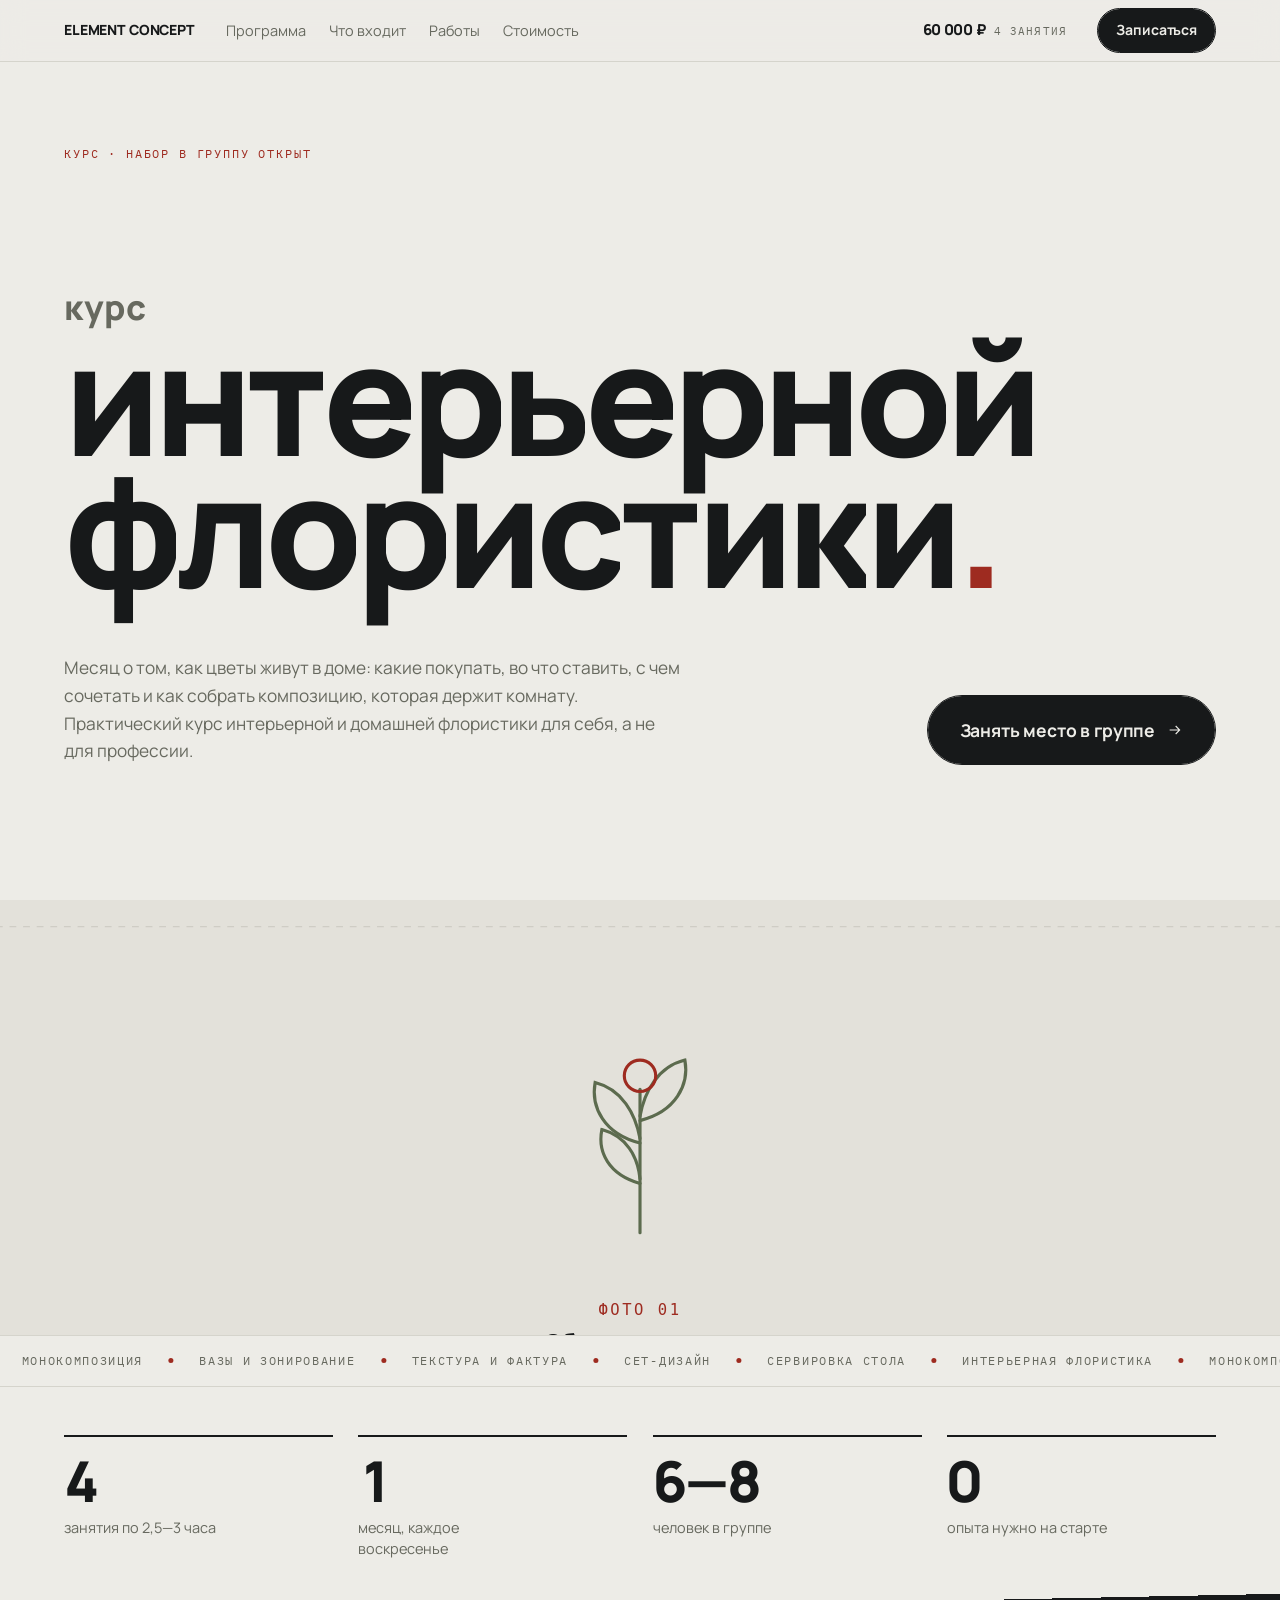
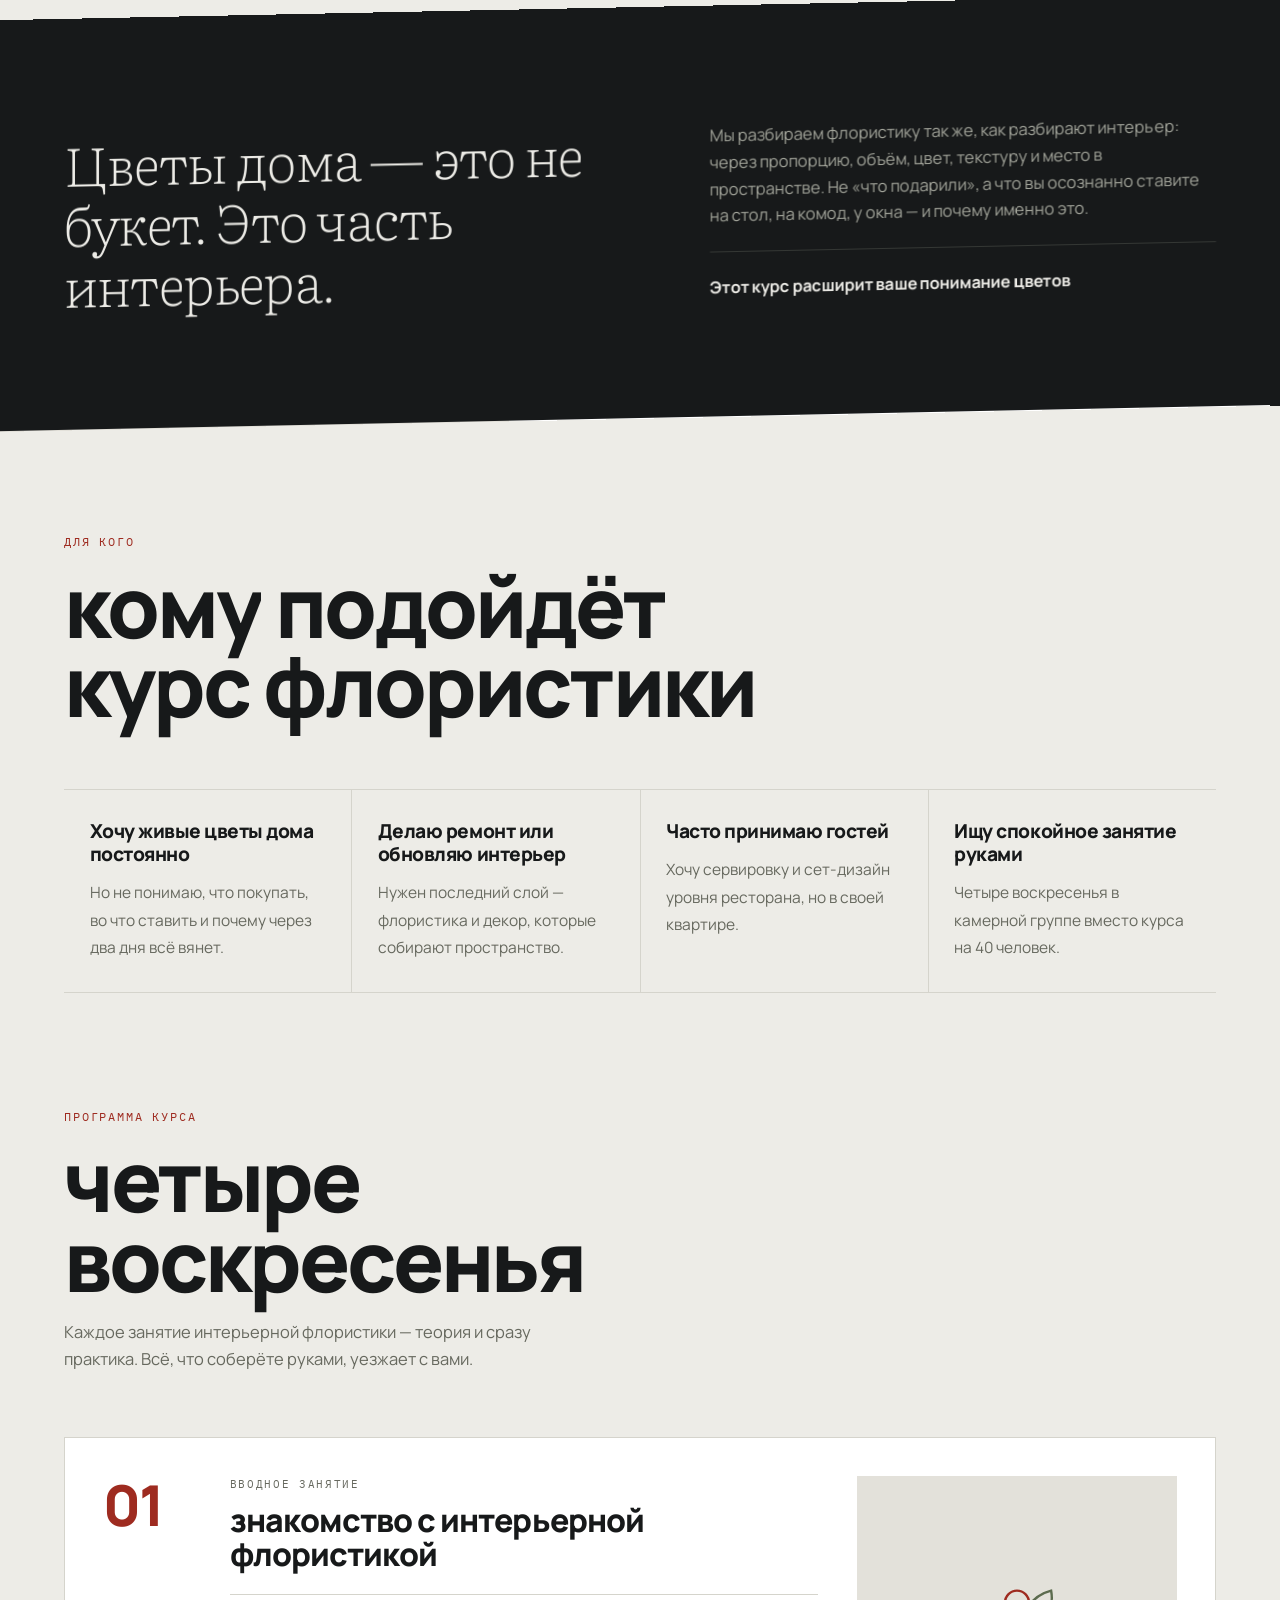
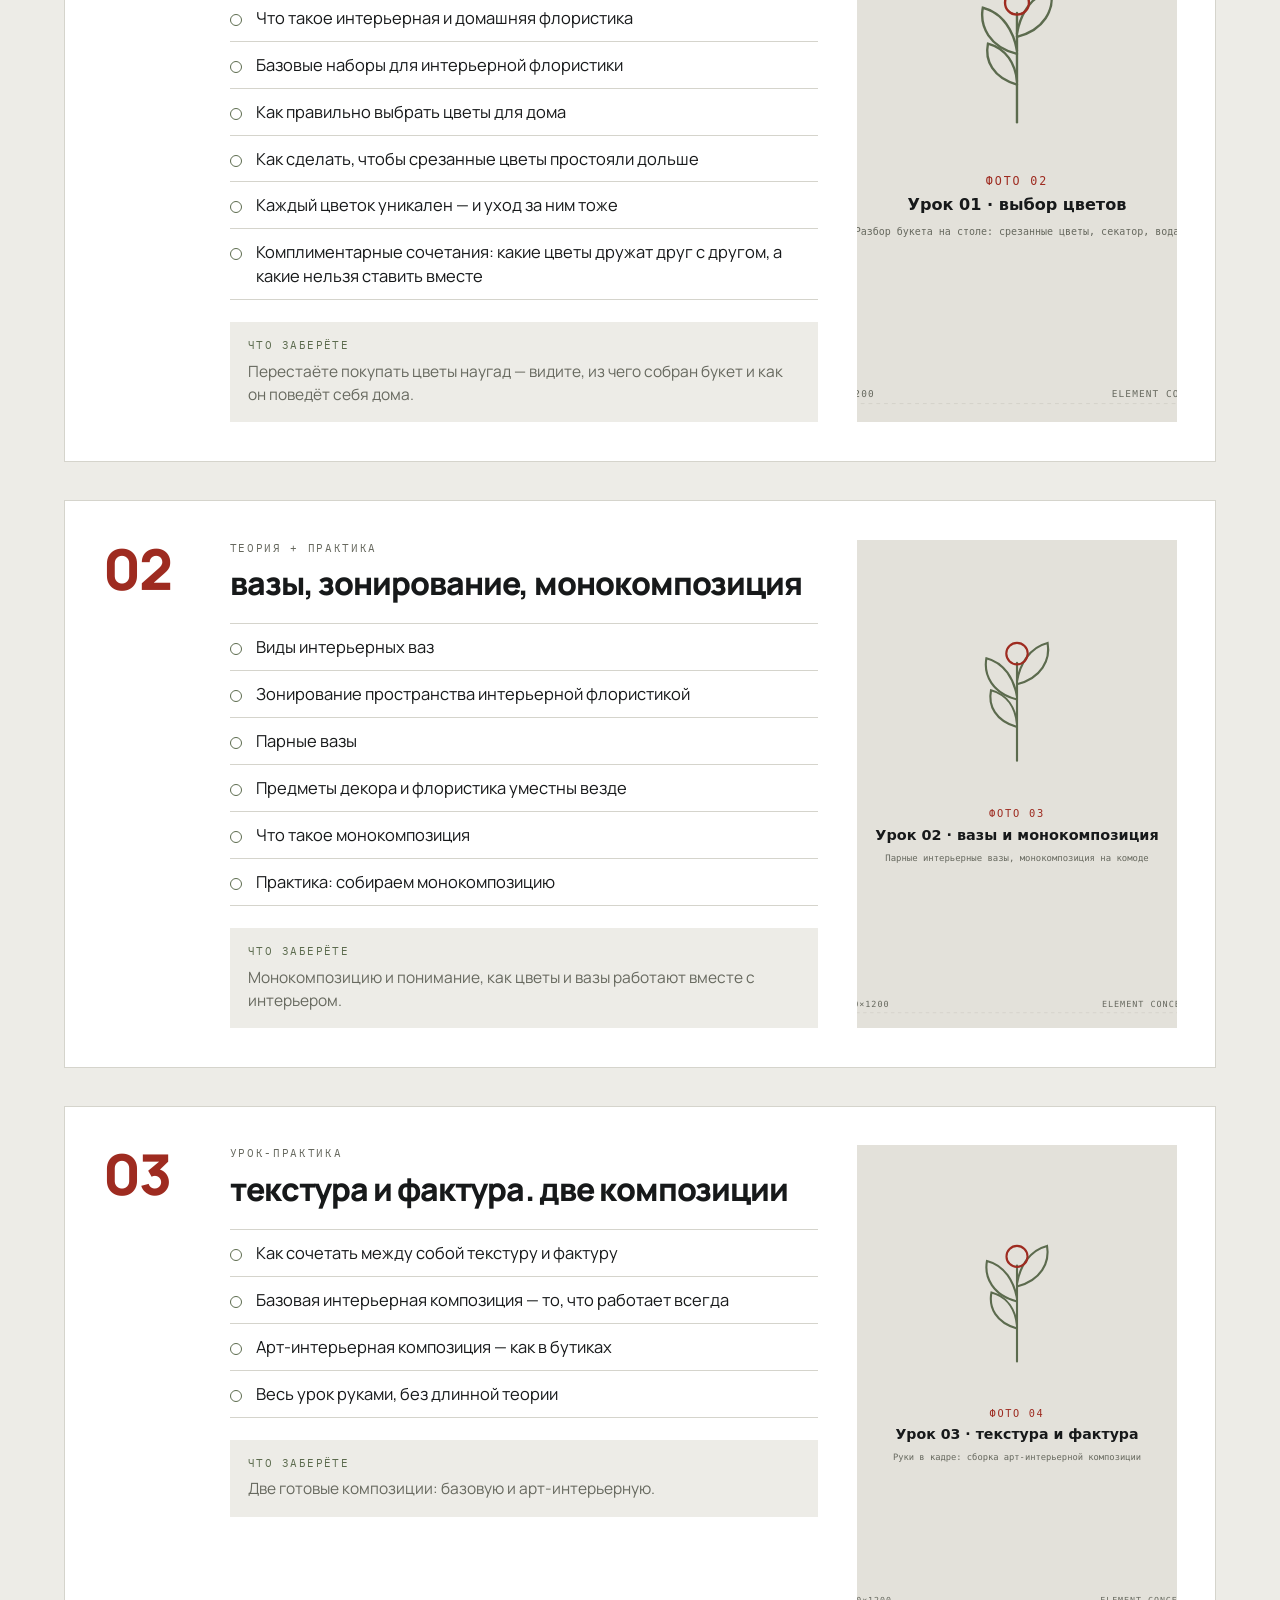
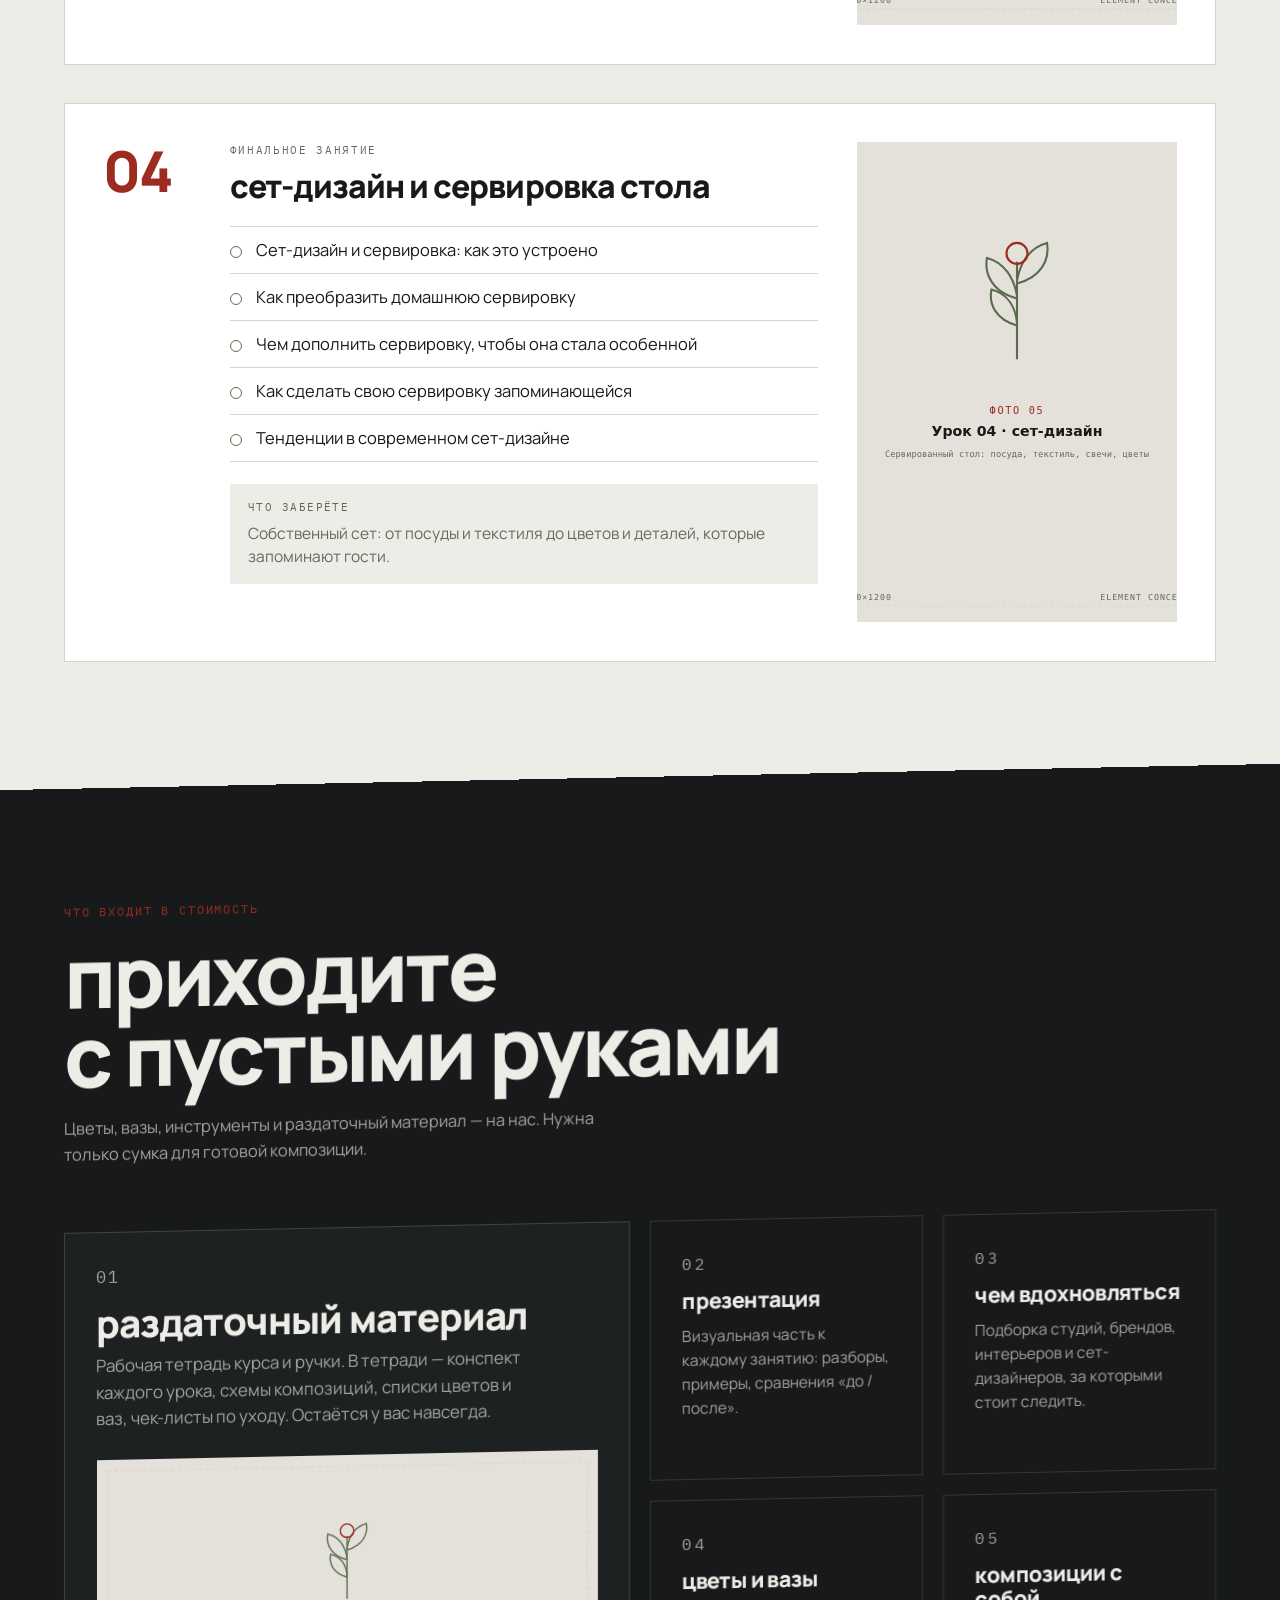
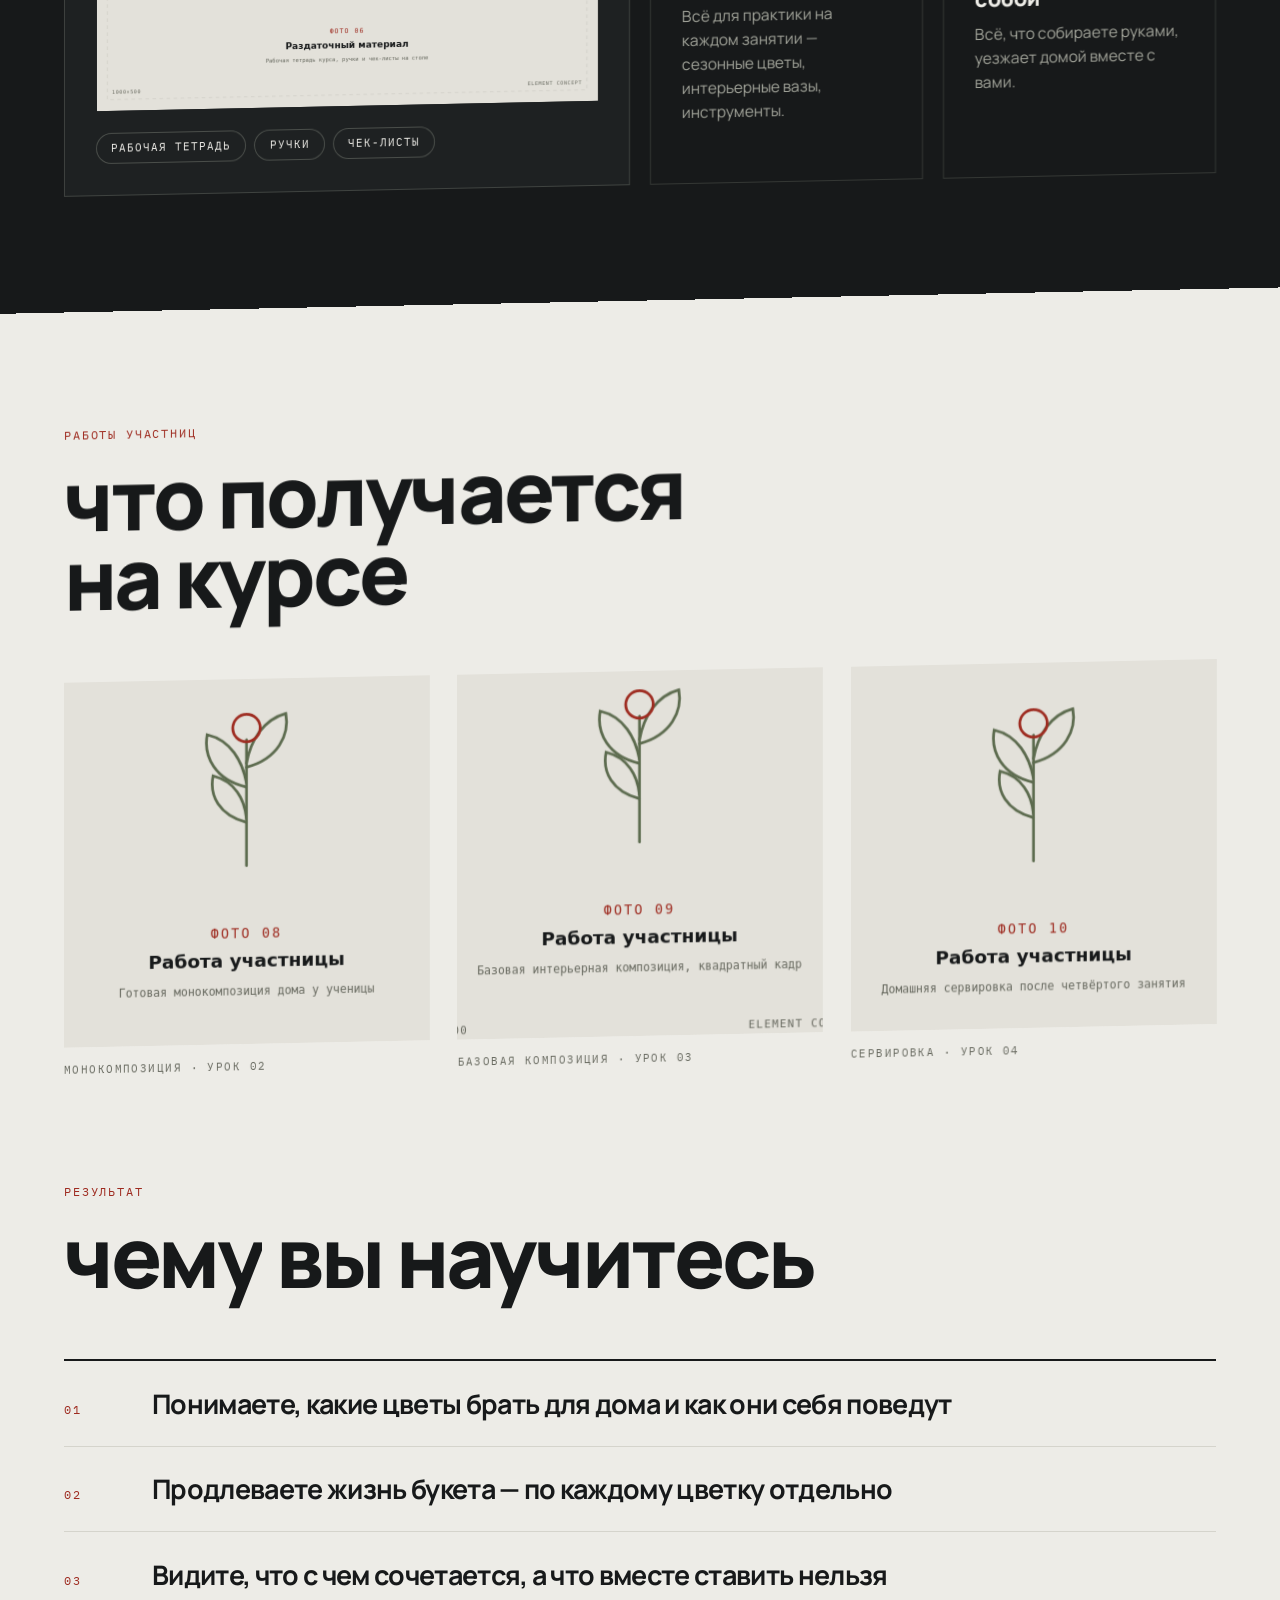
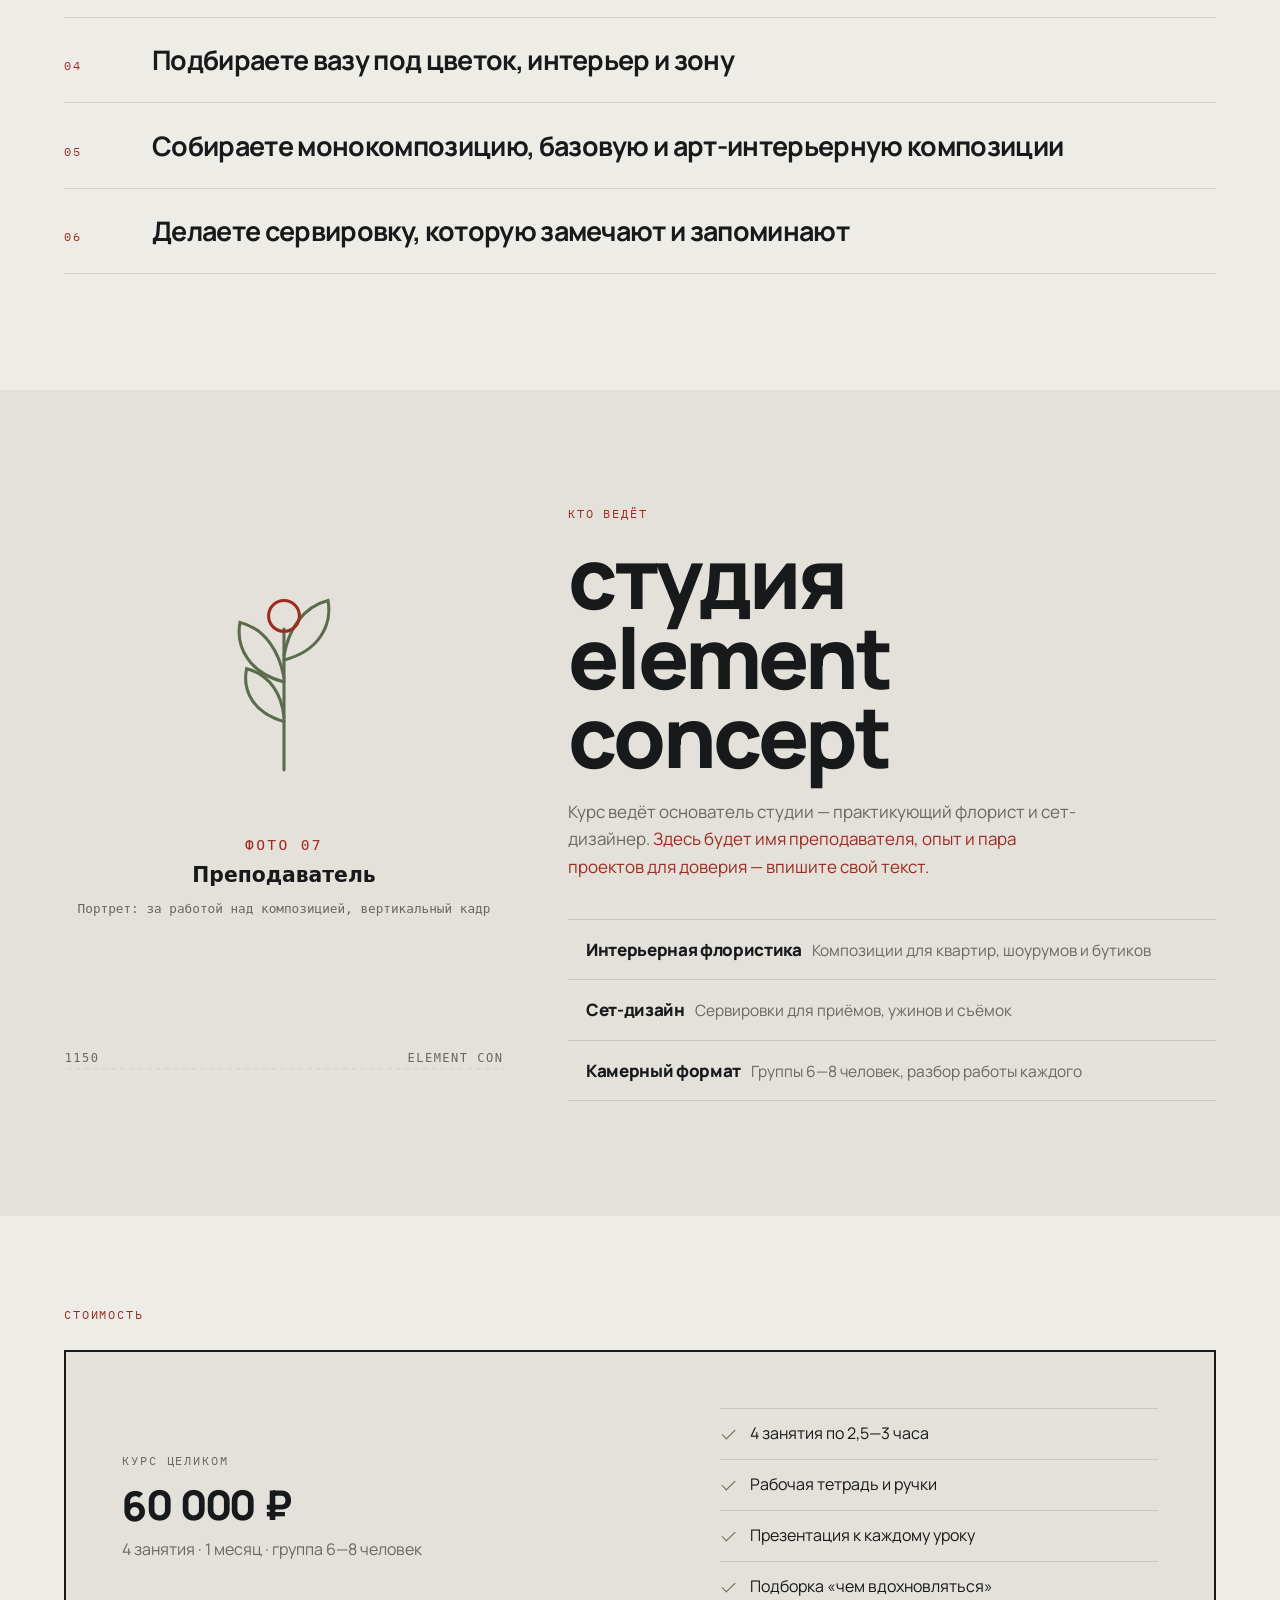
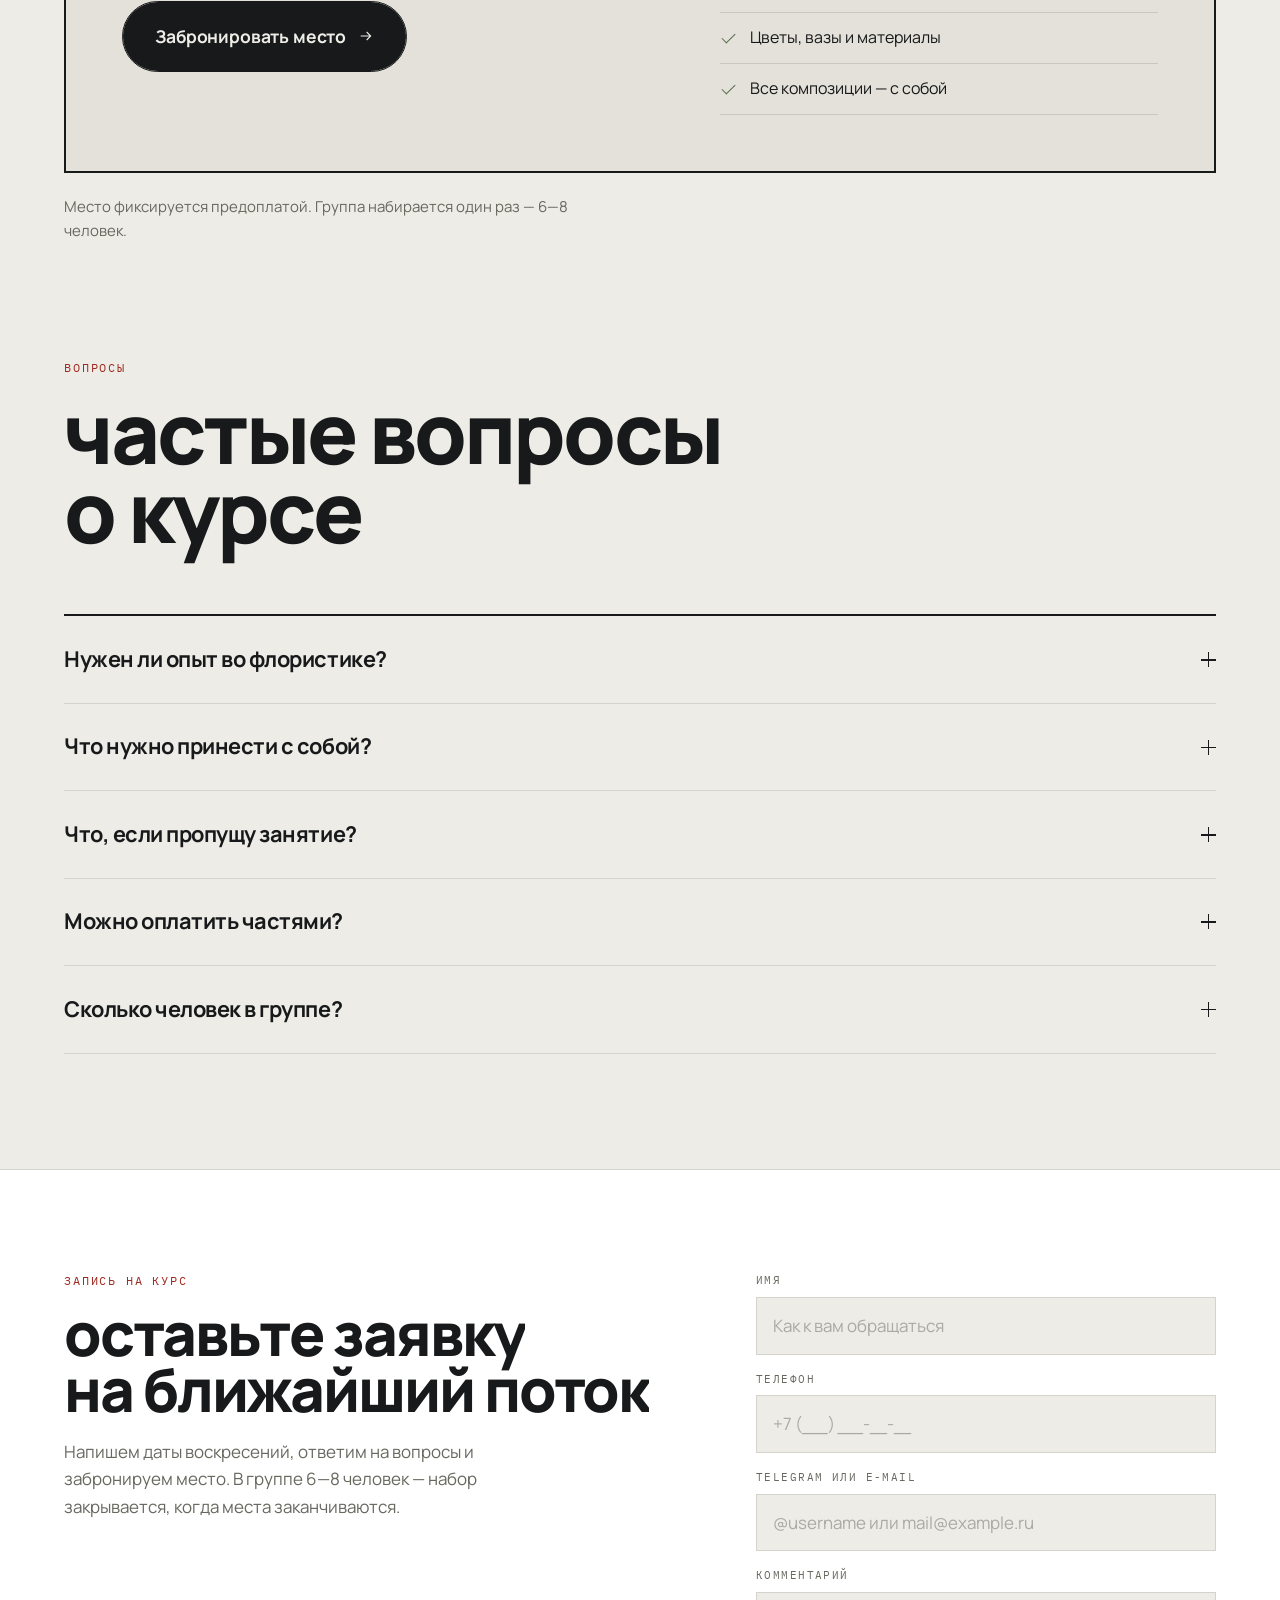
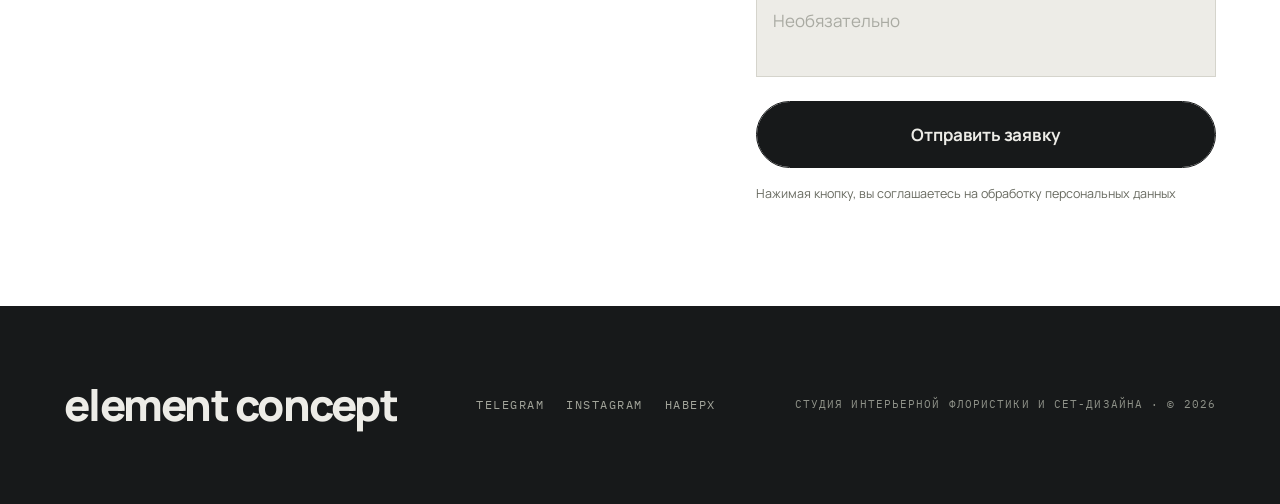
==== commit 7995948c: "Прелоадер на цвете страницы вместо тёмной шторки Speed Index считает, насколько каждый кадр отличает" ====
--- a/docs/index.html
+++ b/docs/index.html
@@ -23,7 +23,7 @@
 
 <link rel="preload" href="fonts/manrope-800.woff2" as="font" type="font/woff2" crossorigin>
 <link rel="preload" href="fonts/manrope-400.woff2" as="font" type="font/woff2" crossorigin>
-<style>@font-face{font-family:'Manrope';font-style:normal;font-weight:400;font-display:swap;src:url('fonts/manrope-400.woff2') format('woff2')}@font-face{font-family:'Manrope';font-style:normal;font-weight:700;font-display:swap;src:url('fonts/manrope-700.woff2') format('woff2')}@font-face{font-family:'Manrope';font-style:normal;font-weight:800;font-display:swap;src:url('fonts/manrope-800.woff2') format('woff2')}@font-face{font-family:'Literata';font-style:normal;font-weight:200;font-display:swap;src:url('fonts/literata-200.woff2') format('woff2')}@font-face{font-family:'IBM Plex Mono';font-style:normal;font-weight:400;font-display:swap;src:url('fonts/plex-mono-400.woff2') format('woff2')}:root{--bone:#EDECE7;--paper:#FFFFFF;--ink:#17191A;--muted:#67695F;--line:#D5D4CC;--red:#9E2B20;--olive:#5C6B4E;--sand:#E3E1DA;--ink-2:#1E2122;--ink-line:#343734;--ink-mute:#A3A59B;--serif:"Literata",Georgia,serif;--sans:"Manrope",system-ui,-apple-system,sans-serif;--mono:"IBM Plex Mono",ui-monospace,monospace;--gutter:clamp(20px,5vw,72px);--maxw:1320px;--bar-h:62px;--ease:cubic-bezier(.2,.8,.25,1);--ease-mask:cubic-bezier(.66,0,.13,1)}*{box-sizing:border-box;margin:0;padding:0}html{scroll-behavior:smooth;-webkit-text-size-adjust:100%}body{background:var(--bone);color:var(--ink);font-family:var(--sans);font-size:17px;line-height:1.62;-webkit-font-smoothing:antialiased;overflow-x:hidden}img{display:block;max-width:100%}picture{display:block}a{color:inherit;text-decoration:none}button{font:inherit;color:inherit;background:none;border:0;cursor:pointer}ul,ol{list-style:none}dl,dt,dd{margin:0}mark{background:none;color:var(--red)}:focus-visible{outline:2px solid var(--red);outline-offset:3px}[hidden]{display:none !important}section[id]{scroll-margin-top:var(--bar-h)}html.is-loading,html.is-loading body{overflow:hidden}.skip{position:absolute;left:-9999px;z-index:300;background:var(--ink);color:var(--bone);padding:12px 20px;font-size:13px}.skip:focus{left:8px;top:8px}.sr-only{position:absolute;width:1px;height:1px;overflow:hidden;clip:rect(0 0 0 0);white-space:nowrap}.wrap{max-width:var(--maxw);margin-inline:auto;padding-inline:var(--gutter)}.h2{font-weight:800;font-size:clamp(38px,6.6vw,86px);line-height:.94;letter-spacing:-.035em;text-transform:lowercase}.tag{font-family:var(--mono);font-size:11.5px;letter-spacing:.16em;text-transform:uppercase;color:var(--red)}.load{position:fixed;inset:0;z-index:200;background:var(--ink);color:var(--bone);display:grid;place-items:center;clip-path:inset(0 0 0 0);transition:clip-path .62s var(--ease-mask)}.load.is-done{clip-path:inset(0 0 100% 0);pointer-events:none}.load__in{width:min(520px,72vw);text-align:center}.load__mark{font-weight:800;font-size:clamp(20px,3vw,34px);letter-spacing:-.035em;text-transform:lowercase;opacity:0;transform:translateY(10px);transition:opacity .3s ease,transform .38s var(--ease)}.load.is-boot .load__mark{opacity:1;transform:none}.load__bar{height:1px;background:var(--ink-line);margin:22px 0 12px;overflow:hidden}.load__bar i{display:block;height:100%;background:var(--bone);transform:scaleX(0);transform-origin:0 50%}.load__num{font-family:var(--mono);font-size:11.5px;letter-spacing:.16em;color:var(--ink-mute);font-variant-numeric:tabular-nums}.prog-line{position:fixed;inset:0 0 auto;height:2px;z-index:90;pointer-events:none}.prog-line i{display:block;height:100%;background:var(--red);transform:scaleX(0);transform-origin:0 50%}@supports (animation-timeline:scroll()){.prog-line i{animation:progGrow linear both;animation-timeline:scroll(root block)}@keyframes progGrow{from{transform:scaleX(0)}to{transform:scaleX(1)}}}.rv{opacity:0;transform:translateY(24px);transition:opacity .62s ease,transform .72s var(--ease);transition-delay:calc(var(--i,0)*70ms)}.rv.is-in{opacity:1;transform:none}@property --ps{syntax:"<number>";inherits:false;initial-value:1}.mask{overflow:hidden;position:relative}.mask picture{width:100%;height:100%;overflow:hidden;clip-path:inset(0 0 100% 0);transform:scale(1.06);transition:clip-path .78s var(--ease-mask),transform 1.1s var(--ease)}.mask.is-in picture{clip-path:inset(0 0 0 0);transform:scale(1)}.mask img{width:100%;height:100%;object-fit:cover;will-change:transform;transform:translate3d(0,var(--py,0px),0) scale(calc(var(--pz,1) * var(--ps,1)));transition:--ps .9s var(--ease)}[data-split]{--wd:0ms}.w{display:inline-block;overflow:hidden;vertical-align:top;padding-block:.5em;margin-block:-.5em}.w--b{display:block}.wg{display:inline-block;white-space:nowrap}.w>i{display:inline-block;font-style:normal;transform:translateY(115%);transition:transform .66s var(--ease-mask);transition-delay:var(--wd)}[data-split].is-in .w>i{transform:none}html.js [data-split]:not(.is-split){visibility:hidden}[data-skew]{transform:skewY(var(--skew,0deg));transform-origin:50% 50%;will-change:transform}[data-tilt]{transform:perspective(900px) rotateX(var(--rx,0deg)) rotateY(var(--ry,0deg));transition:transform .45s var(--ease)}.hl{color:color-mix(in srgb,currentColor calc(var(--o,.45)*100%),transparent);transition:color .18s linear}@media (prefers-reduced-motion:reduce){html{scroll-behavior:auto}.rv,.mask picture,.w>i{opacity:1;transform:none;clip-path:none;transition:none}.hl{color:currentColor}.load{display:none}[data-tilt],[data-skew]{transform:none}.reel__d b{transition:none}.prog-line i{animation:none}.wk{position:static}}@media (prefers-contrast:more){:root{--muted:#4A4C45;--line:#B4B2A9;--ink-mute:#D2D4CB}.hl{color:currentColor}.btn{border-width:2px}}.bar{position:fixed;inset:0 0 auto;z-index:80;height:var(--bar-h);background:color-mix(in srgb,var(--bone) 90%,transparent);backdrop-filter:blur(12px);border-bottom:1px solid var(--line);transition:transform .5s var(--ease)}.bar.is-hidden{transform:translateY(-101%)}.bar__in{height:100%;max-width:var(--maxw);margin-inline:auto;padding-inline:var(--gutter);display:flex;align-items:center;gap:clamp(14px,2.4vw,34px)}.bar__logo{font-weight:800;font-size:14px;letter-spacing:-.01em;text-transform:uppercase;white-space:nowrap}.bar__nav{display:flex;gap:clamp(14px,1.8vw,26px);font-size:14.5px;color:var(--muted)}.bar__nav a{position:relative;padding-block:3px;transition:color .25s}.bar__nav a::after{content:"";position:absolute;inset:auto 0 0;height:1px;background:var(--ink);transform:scaleX(0);transform-origin:100% 50%;transition:transform .45s var(--ease)}.bar__nav a:hover{color:var(--ink)}.bar__nav a:hover::after{transform:scaleX(1);transform-origin:0 50%}.bar__price{margin-left:auto;display:flex;align-items:baseline;gap:9px;white-space:nowrap}.bar__price b{font-weight:800;font-size:15px;letter-spacing:-.02em}.bar__price span{font-family:var(--mono);font-size:10.5px;letter-spacing:.1em;text-transform:uppercase;color:var(--muted)}.burger{display:none;margin-left:auto;width:32px;height:32px;flex-direction:column;justify-content:center;align-items:flex-end;gap:6px}.burger i{width:20px;height:2px;background:var(--ink);transition:transform .35s var(--ease)}.burger[aria-expanded="true"] i:first-child{transform:translateY(4px) rotate(45deg)}.burger[aria-expanded="true"] i:last-child{transform:translateY(-4px) rotate(-45deg)}.menu{position:fixed;inset:var(--bar-h) 0 auto;z-index:79;background:var(--bone);border-bottom:1px solid var(--line);padding:14px var(--gutter) 26px;display:flex;flex-direction:column}.menu a{font-weight:800;font-size:26px;letter-spacing:-.03em;text-transform:lowercase;padding-block:11px;border-bottom:1px solid var(--line)}.menu a:last-child{border:0;color:var(--red)}@media (max-width:900px){.bar__nav,.bar .btn--s{display:none}.bar__price{margin-left:auto}.burger{display:flex;margin-left:14px}}.btn{position:relative;display:inline-flex;align-items:center;justify-content:center;gap:12px;color:var(--bone);font-weight:700;letter-spacing:-.01em;padding:16px 26px;border:1.5px solid var(--ink);border-radius:100px;overflow:hidden;isolation:isolate;transition:color .4s var(--ease),gap .35s var(--ease),transform .3s var(--ease)}.btn::before{content:"";position:absolute;inset:0;z-index:-1;background:var(--ink);transform:translateY(0);transition:transform .5s var(--ease-mask)}.btn:hover{color:var(--ink);gap:18px}.btn:hover::before{transform:translateY(101%)}.btn svg{flex:none;transition:transform .4s var(--ease)}.btn:hover svg{transform:translateX(4px)}.btn--s{padding:10px 18px;font-size:14px}.btn--big{padding:20px 32px;font-size:17.5px}.btn--wide{width:100%;padding-block:19px}.cover{padding-top:var(--bar-h)}.cover__top{min-height:calc(100svh - var(--bar-h));display:flex;flex-direction:column;justify-content:center;padding-block:clamp(32px,5vw,72px)}.cover__h{font-weight:800;font-size:clamp(56px,12.2vw,190px);line-height:.85;letter-spacing:-.045em;text-transform:lowercase;margin:clamp(18px,2.4vw,34px) 0 clamp(32px,4.5vw,60px)}.cover__h .dot{color:var(--red)}.cover__h-sm{display:block;font-size:.22em;letter-spacing:.02em;color:var(--muted);margin-bottom:.28em}.cover__row{display:flex;align-items:flex-end;justify-content:space-between;gap:clamp(24px,4vw,60px);flex-wrap:wrap;padding-bottom:clamp(30px,4vw,52px)}.cover__lead{max-width:56ch;font-size:clamp(17px,1.35vw,20px);color:var(--muted)}.cover__strip{height:clamp(240px,34vw,460px)}.mq{overflow:hidden;border-block:1px solid var(--line);padding-block:15px}.mq__row{display:flex;align-items:center;gap:clamp(18px,2vw,30px);width:max-content;will-change:transform}.mq__row span{font-family:var(--mono);font-size:12px;letter-spacing:.14em;text-transform:uppercase;color:var(--muted);white-space:nowrap}.mq__row i{flex:none;width:5px;height:5px;border-radius:50%;background:var(--red)}.stats{display:grid;grid-template-columns:repeat(4,1fr);gap:clamp(16px,2vw,32px);padding-block:clamp(30px,4vw,48px)}.stats>div{border-top:2px solid var(--ink);padding-top:16px}.stats dt{font-weight:800;font-size:clamp(34px,4.4vw,62px);line-height:1;letter-spacing:-.045em;font-variant-numeric:tabular-nums}.stats dd{margin-top:8px;font-size:14.5px;line-height:1.45;color:var(--muted);max-width:20ch}@media (max-width:900px){.stats{grid-template-columns:repeat(2,1fr)}}.say{background:var(--ink);color:var(--bone);padding-block:clamp(64px,9vw,132px)}.say__in{display:grid;grid-template-columns:minmax(0,1.15fr) minmax(0,1fr);gap:clamp(30px,5vw,80px);align-items:end}.say__q{font-family:var(--serif);font-weight:200;font-size:clamp(30px,4.2vw,62px);line-height:1.12;letter-spacing:-.015em}.say__txt p{color:var(--ink-mute);font-size:16.5px}.say__sig{margin-top:22px;padding-top:22px;border-top:1px solid var(--ink-line);color:var(--bone) !important;font-weight:700;letter-spacing:-.01em}@media (max-width:900px){.say__in{grid-template-columns:1fr}}.head{margin-bottom:clamp(36px,5vw,68px);max-width:900px}.head .h2{margin:14px 0 0}.head__note{margin-top:20px;max-width:54ch;color:var(--muted);font-size:16.5px}.head--inv .head__note{color:var(--ink-mute)}.who{padding-block:clamp(64px,9vw,132px)}.who__list{display:grid;grid-template-columns:repeat(4,1fr);gap:1px;background:var(--line);border-block:1px solid var(--line)}.who__list li{background:var(--bone);padding:clamp(22px,2.4vw,32px) clamp(18px,2vw,26px);transition:background .4s var(--ease),transform .5s var(--ease)}.who__list li:hover{background:var(--paper)}.who__list b{display:block;font-weight:800;font-size:clamp(17px,1.5vw,21px);line-height:1.2;letter-spacing:-.025em;margin-bottom:12px}.who__list span{color:var(--muted);font-size:15.5px;line-height:1.5}@media (max-width:1000px){.who__list{grid-template-columns:repeat(2,1fr)}}@media (max-width:600px){.who__list{grid-template-columns:1fr}}.prog{padding-bottom:clamp(64px,9vw,132px)}.weeks{display:flex;flex-direction:column;gap:clamp(20px,2.6vw,34px)}.wk{display:grid;grid-template-columns:88px minmax(0,1fr) minmax(0,320px);gap:clamp(20px,3vw,44px);align-items:start;background:var(--paper);border:1px solid var(--line);padding:clamp(24px,3vw,44px);transition:border-color .4s var(--ease)}.wk:hover{border-color:var(--ink)}.wk__rail{padding-top:6px}.wk__no{display:block;font-weight:800;font-size:clamp(40px,4.4vw,64px);line-height:.8;letter-spacing:-.05em;color:var(--red);position:sticky;top:calc(var(--bar-h) + 24px)}.wk__kicker{font-family:var(--mono);font-size:11px;letter-spacing:.15em;text-transform:uppercase;color:var(--muted)}.wk__t{font-weight:800;font-size:clamp(22px,2.5vw,36px);line-height:1.06;letter-spacing:-.03em;margin:10px 0 22px}.wk__list{border-top:1px solid var(--line)}.wk__list li{position:relative;padding:11px 0 11px 26px;border-bottom:1px solid var(--line);font-size:16.5px;line-height:1.45}.wk__list li::before{content:"";position:absolute;left:0;top:19px;width:10px;height:10px;border:1.5px solid var(--olive);border-radius:50%;transition:background .3s var(--ease)}.wk:hover .wk__list li::before{background:var(--olive)}.wk__out{margin-top:22px;padding:16px 18px;background:var(--bone);font-size:15.5px;line-height:1.5;color:var(--muted)}.wk__out span{display:block;font-family:var(--mono);font-size:10.5px;letter-spacing:.14em;text-transform:uppercase;color:var(--olive);margin-bottom:6px}.wk__img{align-self:stretch;min-height:260px}.wk:hover .wk__img img{--ps:1.05}@media (min-width:1081px) and (min-height:820px){.weeks{gap:clamp(26px,3vw,44px)}.wk{position:sticky;top:calc(var(--bar-h) + 20px + var(--n,0)*14px)}}.mask--side picture{clip-path:inset(0 100% 0 0)}.mask--side.is-in picture{clip-path:inset(0 0 0 0)}@media (max-width:1080px){.wk{grid-template-columns:70px minmax(0,1fr)}.wk__img{grid-column:1/-1;aspect-ratio:16/7;min-height:0;margin-top:6px}.wk__no{position:static}}@media (max-width:640px){.wk{grid-template-columns:1fr;gap:16px}.wk__no{font-size:38px}}.kit{background:var(--ink);color:var(--bone);padding-block:clamp(64px,9vw,132px)}.kit__grid{display:grid;grid-template-columns:repeat(4,1fr);gap:clamp(14px,1.6vw,22px)}.kit__hero,.kit__i{border:1px solid var(--ink-line);padding:clamp(22px,2.4vw,34px);display:flex;flex-direction:column;transition:background .45s var(--ease)}.kit__hero:hover,.kit__i:hover{background:var(--ink-2)}.kit__hero{grid-column:span 2;grid-row:span 2;background:var(--ink-2);border-color:#3F4340}.kit__no{font-family:var(--mono);font-size:11.5px;letter-spacing:.16em;color:var(--olive)}.kit__hero h3,.kit__i h3{font-weight:800;letter-spacing:-.028em;margin:14px 0 10px}.kit__hero h3{font-size:clamp(26px,3vw,42px);line-height:1.02}.kit__i h3{font-size:clamp(19px,1.7vw,25px);line-height:1.1}.kit__hero p,.kit__i p{color:var(--ink-mute);font-size:15.5px;line-height:1.55}.kit__hero p{font-size:17px;max-width:44ch}.kit__pic{margin-top:auto;padding-top:28px;flex:none}.kit__pic picture{aspect-ratio:16/8;height:auto}.chips{display:flex;flex-wrap:wrap;gap:8px;padding-top:22px}.chips li{border:1px solid #4A4E4A;border-radius:100px;padding:6px 14px;font-family:var(--mono);font-size:10.5px;letter-spacing:.1em;text-transform:uppercase}@media (max-width:1000px){.kit__grid{grid-template-columns:repeat(2,1fr)}.kit__hero{grid-column:span 2;grid-row:auto}}@media (max-width:560px){.kit__grid{grid-template-columns:1fr}.kit__hero{grid-column:auto}}.works{padding-block:clamp(64px,9vw,132px)}.works__grid{display:grid;grid-template-columns:repeat(3,1fr);gap:clamp(16px,2.2vw,30px)}.work picture{aspect-ratio:1/1;height:auto}.work:hover img{--ps:1.06}.work figcaption{margin-top:14px;font-family:var(--mono);font-size:11px;letter-spacing:.13em;text-transform:uppercase;color:var(--muted)}.works .mask{overflow:visible}@media (max-width:760px){.works__grid{grid-template-columns:1fr}}.res{padding-bottom:clamp(64px,9vw,132px)}.res__list{border-top:2px solid var(--ink)}.res__list li{display:grid;grid-template-columns:74px minmax(0,1fr);gap:14px;align-items:baseline;padding-block:clamp(16px,2vw,26px);border-bottom:1px solid var(--line);font-weight:700;font-size:clamp(18px,2.1vw,30px);line-height:1.24;letter-spacing:-.025em;transition:padding-left .4s var(--ease)}.res__list li:hover{padding-left:12px}.res__list span{font-family:var(--mono);font-size:12px;font-weight:400;letter-spacing:.14em;color:var(--red)}@media (max-width:560px){.res__list li{grid-template-columns:1fr;gap:4px}}.tut{background:var(--sand);padding-block:clamp(64px,9vw,132px)}.tut__in{display:grid;grid-template-columns:minmax(0,440px) minmax(0,1fr);gap:clamp(30px,5vw,80px);align-items:center}.tut__img{aspect-ratio:4/5}.tut__txt .h2{margin:14px 0 22px}.tut__lead{max-width:52ch;color:var(--muted);font-size:17px}.tut__facts{margin-top:clamp(26px,3vw,40px);display:grid;gap:1px;background:#C9C7BF;border-block:1px solid #C9C7BF}.tut__facts li{background:var(--sand);padding:16px 0 16px 18px}.tut__facts b{font-weight:800;letter-spacing:-.02em;margin-right:10px}.tut__facts span{color:var(--muted);font-size:15.5px}@media (max-width:900px){.tut__in{grid-template-columns:1fr}}.price{padding-bottom:clamp(64px,9vw,132px);padding-top:clamp(48px,7vw,100px)}.price .head{margin-bottom:clamp(18px,2vw,26px)}.tick{display:grid;grid-template-columns:minmax(0,1.25fr) minmax(0,1fr);gap:clamp(28px,4vw,64px);align-items:center;background:var(--sand);border:2px solid var(--ink);padding:clamp(30px,4.4vw,64px)}.tick__kick{font-family:var(--mono);font-size:11.5px;letter-spacing:.16em;text-transform:uppercase;color:var(--muted)}.tick__n{font-weight:800;font-size:clamp(58px,10vw,140px);line-height:.84;letter-spacing:-.055em;margin:14px 0 12px;display:flex;align-items:baseline;gap:.08em;font-variant-numeric:tabular-nums}.reel{display:flex;align-items:baseline}.reel__d{display:inline-block;overflow:hidden;height:1em;line-height:1;font-style:normal;vertical-align:bottom}.reel__d b{display:block;font-weight:inherit;white-space:pre;transform:translateY(calc(var(--to,0)*-1em));transition:transform 1.5s var(--ease-mask);transition-delay:var(--wd,0ms)}.reel__gap{display:inline-block;font-style:normal;width:.26em}.tick__n i{font-style:normal;font-size:.32em;letter-spacing:-.02em}.tick__sub{color:var(--muted);font-size:16px;margin-bottom:clamp(24px,3vw,38px)}.tick__r li{position:relative;padding:12px 0 12px 30px;border-bottom:1px solid #C9C7BF;font-size:16px}.tick__r li:first-child{border-top:1px solid #C9C7BF}.tick__r li::before{content:"";position:absolute;left:2px;top:20px;width:12px;height:6px;border-left:1.6px solid var(--olive);border-bottom:1.6px solid var(--olive);transform:rotate(-45deg)}.price__note{margin-top:22px;color:var(--muted);font-size:15px;max-width:60ch}@media (max-width:900px){.tick{grid-template-columns:1fr}}.faq{padding-bottom:clamp(64px,9vw,132px)}.faq__list{border-top:2px solid var(--ink)}.qa{border-bottom:1px solid var(--line)}.qa h3{font:inherit}.qa__bar{width:100%;display:flex;align-items:center;justify-content:space-between;gap:24px;padding-block:clamp(18px,2vw,26px);text-align:left;font-weight:700;font-size:clamp(17px,1.7vw,24px);letter-spacing:-.022em;transition:color .25s,padding-left .4s var(--ease)}.qa__bar:hover{color:var(--red);padding-left:10px}.sign{position:relative;flex:none;width:15px;height:15px}.sign::before,.sign::after{content:"";position:absolute;background:currentColor;transition:transform .45s var(--ease)}.sign::before{inset:7px 0 auto;height:1.5px}.sign::after{inset:0 6.75px auto;width:1.5px;height:100%}.qa.is-open .sign::after{transform:scaleY(0)}.qa.is-open .sign::before{transform:rotate(180deg)}.qa__body{display:grid;grid-template-rows:0fr;transition:grid-template-rows .5s var(--ease)}.qa.is-open .qa__body{grid-template-rows:1fr}.qa__in{overflow:hidden;min-height:0}.qa__in p{padding-bottom:clamp(18px,2.2vw,28px);max-width:64ch;color:var(--muted);font-size:16.5px}.form{background:var(--paper);border-top:1px solid var(--line);padding-block:clamp(56px,8vw,116px)}.form__in{display:grid;grid-template-columns:minmax(0,1fr) minmax(0,460px);gap:clamp(32px,5vw,80px);align-items:start}.form__l .h2{margin:14px 0 20px;font-size:clamp(34px,4.8vw,60px)}.form__note{color:var(--muted);max-width:46ch}.form__r{display:flex;flex-direction:column;gap:16px}.fld span{display:block;font-family:var(--mono);font-size:11px;letter-spacing:.13em;text-transform:uppercase;color:var(--muted);margin-bottom:7px}.fld input,.fld textarea{width:100%;background:var(--bone);border:1px solid var(--line);padding:14px 16px;font:inherit;color:var(--ink);resize:none;transition:border-color .25s}.fld input::placeholder,.fld textarea::placeholder{color:#A9AAA2}.fld input:focus,.fld textarea:focus{outline:0;border-color:var(--ink)}.form__pd{font-size:12.5px;line-height:1.55;color:var(--muted)}@media (max-width:900px){.form__in{grid-template-columns:1fr}}.foot{background:var(--ink);color:var(--bone);padding-block:clamp(40px,5vw,64px)}.foot__in{display:flex;align-items:center;justify-content:space-between;gap:24px;flex-wrap:wrap}.foot__mark{font-weight:800;font-size:clamp(24px,3.4vw,46px);letter-spacing:-.04em}.foot__links{display:flex;gap:22px}.foot__links a{font-family:var(--mono);font-size:11.5px;letter-spacing:.13em;text-transform:uppercase;color:var(--ink-mute);transition:color .25s}.foot__links a:hover{color:var(--bone)}.foot__c{font-family:var(--mono);font-size:11px;letter-spacing:.1em;text-transform:uppercase;color:#8F9289}.dock{position:fixed;inset:auto 0 0;z-index:75;display:flex;align-items:center;justify-content:space-between;gap:18px;background:var(--ink);color:var(--bone);padding:12px var(--gutter);transform:translateY(100%);transition:transform .45s var(--ease)}.dock.is-on{transform:none}.dock b{font-weight:800;font-size:17px;letter-spacing:-.02em}.dock span{display:block;font-family:var(--mono);font-size:10px;letter-spacing:.1em;text-transform:uppercase;color:var(--ink-mute)}.dock .btn{border-color:var(--bone);color:var(--ink)}.dock .btn::before{background:var(--bone)}.dock .btn:hover{color:var(--bone)}@media (min-width:901px){.dock{display:none}}@media (max-width:900px){.foot{padding-bottom:calc(clamp(40px,5vw,64px) + 72px)}}@media print{.bar,.menu,.dock,.prog-line,.load,.mq,.form__r,.skip{display:none !important}*{background:#fff !important;color:#000 !important;box-shadow:none !important}body{font-size:11pt;line-height:1.45}.cover__top{min-height:0}.cover__h{font-size:34pt}.h2{font-size:20pt}.wk{position:static;break-inside:avoid;border:1px solid #999}.qa__body{grid-template-rows:1fr}.qa__in{overflow:visible}.mask,.cover__strip,.wk__img,.work,.tut__img,.kit__pic{display:none}a[href^="http"]::after{content:" (" attr(href) ")";font-size:9pt}}</style>
+<style>@font-face{font-family:'Manrope';font-style:normal;font-weight:400;font-display:swap;src:url('fonts/manrope-400.woff2') format('woff2')}@font-face{font-family:'Manrope';font-style:normal;font-weight:700;font-display:swap;src:url('fonts/manrope-700.woff2') format('woff2')}@font-face{font-family:'Manrope';font-style:normal;font-weight:800;font-display:swap;src:url('fonts/manrope-800.woff2') format('woff2')}@font-face{font-family:'Literata';font-style:normal;font-weight:200;font-display:swap;src:url('fonts/literata-200.woff2') format('woff2')}@font-face{font-family:'IBM Plex Mono';font-style:normal;font-weight:400;font-display:swap;src:url('fonts/plex-mono-400.woff2') format('woff2')}:root{--bone:#EDECE7;--paper:#FFFFFF;--ink:#17191A;--muted:#67695F;--line:#D5D4CC;--red:#9E2B20;--olive:#5C6B4E;--sand:#E3E1DA;--ink-2:#1E2122;--ink-line:#343734;--ink-mute:#A3A59B;--serif:"Literata",Georgia,serif;--sans:"Manrope",system-ui,-apple-system,sans-serif;--mono:"IBM Plex Mono",ui-monospace,monospace;--gutter:clamp(20px,5vw,72px);--maxw:1320px;--bar-h:62px;--ease:cubic-bezier(.2,.8,.25,1);--ease-mask:cubic-bezier(.66,0,.13,1)}*{box-sizing:border-box;margin:0;padding:0}html{scroll-behavior:smooth;-webkit-text-size-adjust:100%}body{background:var(--bone);color:var(--ink);font-family:var(--sans);font-size:17px;line-height:1.62;-webkit-font-smoothing:antialiased;overflow-x:hidden}img{display:block;max-width:100%}picture{display:block}a{color:inherit;text-decoration:none}button{font:inherit;color:inherit;background:none;border:0;cursor:pointer}ul,ol{list-style:none}dl,dt,dd{margin:0}mark{background:none;color:var(--red)}:focus-visible{outline:2px solid var(--red);outline-offset:3px}[hidden]{display:none !important}section[id]{scroll-margin-top:var(--bar-h)}html.is-loading,html.is-loading body{overflow:hidden}.skip{position:absolute;left:-9999px;z-index:300;background:var(--ink);color:var(--bone);padding:12px 20px;font-size:13px}.skip:focus{left:8px;top:8px}.sr-only{position:absolute;width:1px;height:1px;overflow:hidden;clip:rect(0 0 0 0);white-space:nowrap}.wrap{max-width:var(--maxw);margin-inline:auto;padding-inline:var(--gutter)}.h2{font-weight:800;font-size:clamp(38px,6.6vw,86px);line-height:.94;letter-spacing:-.035em;text-transform:lowercase}.tag{font-family:var(--mono);font-size:11.5px;letter-spacing:.16em;text-transform:uppercase;color:var(--red)}.load{position:fixed;inset:0;z-index:200;background:var(--bone);color:var(--ink);display:grid;place-items:center;clip-path:inset(0 0 0 0);transition:clip-path .55s var(--ease-mask)}.load.is-done{clip-path:inset(0 0 100% 0);pointer-events:none}.load__in{width:min(520px,72vw);text-align:center}.load__mark{font-weight:800;font-size:clamp(20px,3vw,34px);letter-spacing:-.035em;text-transform:lowercase;transform:translateY(8px);transition:transform .34s var(--ease)}.load.is-boot .load__mark{transform:none}.load__bar{height:1px;background:var(--line);margin:22px 0 12px;overflow:hidden}.load__bar i{display:block;height:100%;background:var(--red);transform:scaleX(0);transform-origin:0 50%}.load__num{font-family:var(--mono);font-size:11.5px;letter-spacing:.16em;color:var(--muted);font-variant-numeric:tabular-nums}.prog-line{position:fixed;inset:0 0 auto;height:2px;z-index:90;pointer-events:none}.prog-line i{display:block;height:100%;background:var(--red);transform:scaleX(0);transform-origin:0 50%}@supports (animation-timeline:scroll()){.prog-line i{animation:progGrow linear both;animation-timeline:scroll(root block)}@keyframes progGrow{from{transform:scaleX(0)}to{transform:scaleX(1)}}}.rv{opacity:0;transform:translateY(24px);transition:opacity .62s ease,transform .72s var(--ease);transition-delay:calc(var(--i,0)*70ms)}.rv.is-in{opacity:1;transform:none}@property --ps{syntax:"<number>";inherits:false;initial-value:1}.mask{overflow:hidden;position:relative}.mask picture{width:100%;height:100%;overflow:hidden;clip-path:inset(0 0 100% 0);transform:scale(1.06);transition:clip-path .78s var(--ease-mask),transform 1.1s var(--ease)}.mask.is-in picture{clip-path:inset(0 0 0 0);transform:scale(1)}.mask img{width:100%;height:100%;object-fit:cover;will-change:transform;transform:translate3d(0,var(--py,0px),0) scale(calc(var(--pz,1) * var(--ps,1)));transition:--ps .9s var(--ease)}[data-split]{--wd:0ms}.w{display:inline-block;overflow:hidden;vertical-align:top;padding-block:.5em;margin-block:-.5em}.w--b{display:block}.wg{display:inline-block;white-space:nowrap}.w>i{display:inline-block;font-style:normal;transform:translateY(115%);transition:transform .66s var(--ease-mask);transition-delay:var(--wd)}[data-split].is-in .w>i{transform:none}html.js [data-split]:not(.is-split){visibility:hidden}[data-skew]{transform:skewY(var(--skew,0deg));transform-origin:50% 50%;will-change:transform}[data-tilt]{transform:perspective(900px) rotateX(var(--rx,0deg)) rotateY(var(--ry,0deg));transition:transform .45s var(--ease)}.hl{color:color-mix(in srgb,currentColor calc(var(--o,.45)*100%),transparent);transition:color .18s linear}@media (prefers-reduced-motion:reduce){html{scroll-behavior:auto}.rv,.mask picture,.w>i{opacity:1;transform:none;clip-path:none;transition:none}.hl{color:currentColor}.load{display:none}[data-tilt],[data-skew]{transform:none}.reel__d b{transition:none}.prog-line i{animation:none}.wk{position:static}}@media (prefers-contrast:more){:root{--muted:#4A4C45;--line:#B4B2A9;--ink-mute:#D2D4CB}.hl{color:currentColor}.btn{border-width:2px}}.bar{position:fixed;inset:0 0 auto;z-index:80;height:var(--bar-h);background:color-mix(in srgb,var(--bone) 90%,transparent);backdrop-filter:blur(12px);border-bottom:1px solid var(--line);transition:transform .5s var(--ease)}.bar.is-hidden{transform:translateY(-101%)}.bar__in{height:100%;max-width:var(--maxw);margin-inline:auto;padding-inline:var(--gutter);display:flex;align-items:center;gap:clamp(14px,2.4vw,34px)}.bar__logo{font-weight:800;font-size:14px;letter-spacing:-.01em;text-transform:uppercase;white-space:nowrap}.bar__nav{display:flex;gap:clamp(14px,1.8vw,26px);font-size:14.5px;color:var(--muted)}.bar__nav a{position:relative;padding-block:3px;transition:color .25s}.bar__nav a::after{content:"";position:absolute;inset:auto 0 0;height:1px;background:var(--ink);transform:scaleX(0);transform-origin:100% 50%;transition:transform .45s var(--ease)}.bar__nav a:hover{color:var(--ink)}.bar__nav a:hover::after{transform:scaleX(1);transform-origin:0 50%}.bar__price{margin-left:auto;display:flex;align-items:baseline;gap:9px;white-space:nowrap}.bar__price b{font-weight:800;font-size:15px;letter-spacing:-.02em}.bar__price span{font-family:var(--mono);font-size:10.5px;letter-spacing:.1em;text-transform:uppercase;color:var(--muted)}.burger{display:none;margin-left:auto;width:32px;height:32px;flex-direction:column;justify-content:center;align-items:flex-end;gap:6px}.burger i{width:20px;height:2px;background:var(--ink);transition:transform .35s var(--ease)}.burger[aria-expanded="true"] i:first-child{transform:translateY(4px) rotate(45deg)}.burger[aria-expanded="true"] i:last-child{transform:translateY(-4px) rotate(-45deg)}.menu{position:fixed;inset:var(--bar-h) 0 auto;z-index:79;background:var(--bone);border-bottom:1px solid var(--line);padding:14px var(--gutter) 26px;display:flex;flex-direction:column}.menu a{font-weight:800;font-size:26px;letter-spacing:-.03em;text-transform:lowercase;padding-block:11px;border-bottom:1px solid var(--line)}.menu a:last-child{border:0;color:var(--red)}@media (max-width:900px){.bar__nav,.bar .btn--s{display:none}.bar__price{margin-left:auto}.burger{display:flex;margin-left:14px}}.btn{position:relative;display:inline-flex;align-items:center;justify-content:center;gap:12px;color:var(--bone);font-weight:700;letter-spacing:-.01em;padding:16px 26px;border:1.5px solid var(--ink);border-radius:100px;overflow:hidden;isolation:isolate;transition:color .4s var(--ease),gap .35s var(--ease),transform .3s var(--ease)}.btn::before{content:"";position:absolute;inset:0;z-index:-1;background:var(--ink);transform:translateY(0);transition:transform .5s var(--ease-mask)}.btn:hover{color:var(--ink);gap:18px}.btn:hover::before{transform:translateY(101%)}.btn svg{flex:none;transition:transform .4s var(--ease)}.btn:hover svg{transform:translateX(4px)}.btn--s{padding:10px 18px;font-size:14px}.btn--big{padding:20px 32px;font-size:17.5px}.btn--wide{width:100%;padding-block:19px}.cover{padding-top:var(--bar-h)}.cover__top{min-height:calc(100svh - var(--bar-h));display:flex;flex-direction:column;justify-content:center;padding-block:clamp(32px,5vw,72px)}.cover__h{font-weight:800;font-size:clamp(56px,12.2vw,190px);line-height:.85;letter-spacing:-.045em;text-transform:lowercase;margin:clamp(18px,2.4vw,34px) 0 clamp(32px,4.5vw,60px)}.cover__h .dot{color:var(--red)}.cover__h-sm{display:block;font-size:.22em;letter-spacing:.02em;color:var(--muted);margin-bottom:.28em}.cover__row{display:flex;align-items:flex-end;justify-content:space-between;gap:clamp(24px,4vw,60px);flex-wrap:wrap;padding-bottom:clamp(30px,4vw,52px)}.cover__lead{max-width:56ch;font-size:clamp(17px,1.35vw,20px);color:var(--muted)}.cover__strip{height:clamp(240px,34vw,460px)}.mq{overflow:hidden;border-block:1px solid var(--line);padding-block:15px}.mq__row{display:flex;align-items:center;gap:clamp(18px,2vw,30px);width:max-content;will-change:transform}.mq__row span{font-family:var(--mono);font-size:12px;letter-spacing:.14em;text-transform:uppercase;color:var(--muted);white-space:nowrap}.mq__row i{flex:none;width:5px;height:5px;border-radius:50%;background:var(--red)}.stats{display:grid;grid-template-columns:repeat(4,1fr);gap:clamp(16px,2vw,32px);padding-block:clamp(30px,4vw,48px)}.stats>div{border-top:2px solid var(--ink);padding-top:16px}.stats dt{font-weight:800;font-size:clamp(34px,4.4vw,62px);line-height:1;letter-spacing:-.045em;font-variant-numeric:tabular-nums}.stats dd{margin-top:8px;font-size:14.5px;line-height:1.45;color:var(--muted);max-width:20ch}@media (max-width:900px){.stats{grid-template-columns:repeat(2,1fr)}}.say{background:var(--ink);color:var(--bone);padding-block:clamp(64px,9vw,132px)}.say__in{display:grid;grid-template-columns:minmax(0,1.15fr) minmax(0,1fr);gap:clamp(30px,5vw,80px);align-items:end}.say__q{font-family:var(--serif);font-weight:200;font-size:clamp(30px,4.2vw,62px);line-height:1.12;letter-spacing:-.015em}.say__txt p{color:var(--ink-mute);font-size:16.5px}.say__sig{margin-top:22px;padding-top:22px;border-top:1px solid var(--ink-line);color:var(--bone) !important;font-weight:700;letter-spacing:-.01em}@media (max-width:900px){.say__in{grid-template-columns:1fr}}.head{margin-bottom:clamp(36px,5vw,68px);max-width:900px}.head .h2{margin:14px 0 0}.head__note{margin-top:20px;max-width:54ch;color:var(--muted);font-size:16.5px}.head--inv .head__note{color:var(--ink-mute)}.who{padding-block:clamp(64px,9vw,132px)}.who__list{display:grid;grid-template-columns:repeat(4,1fr);gap:1px;background:var(--line);border-block:1px solid var(--line)}.who__list li{background:var(--bone);padding:clamp(22px,2.4vw,32px) clamp(18px,2vw,26px);transition:background .4s var(--ease),transform .5s var(--ease)}.who__list li:hover{background:var(--paper)}.who__list b{display:block;font-weight:800;font-size:clamp(17px,1.5vw,21px);line-height:1.2;letter-spacing:-.025em;margin-bottom:12px}.who__list span{color:var(--muted);font-size:15.5px;line-height:1.5}@media (max-width:1000px){.who__list{grid-template-columns:repeat(2,1fr)}}@media (max-width:600px){.who__list{grid-template-columns:1fr}}.prog{padding-bottom:clamp(64px,9vw,132px)}.weeks{display:flex;flex-direction:column;gap:clamp(20px,2.6vw,34px)}.wk{display:grid;grid-template-columns:88px minmax(0,1fr) minmax(0,320px);gap:clamp(20px,3vw,44px);align-items:start;background:var(--paper);border:1px solid var(--line);padding:clamp(24px,3vw,44px);transition:border-color .4s var(--ease)}.wk:hover{border-color:var(--ink)}.wk__rail{padding-top:6px}.wk__no{display:block;font-weight:800;font-size:clamp(40px,4.4vw,64px);line-height:.8;letter-spacing:-.05em;color:var(--red);position:sticky;top:calc(var(--bar-h) + 24px)}.wk__kicker{font-family:var(--mono);font-size:11px;letter-spacing:.15em;text-transform:uppercase;color:var(--muted)}.wk__t{font-weight:800;font-size:clamp(22px,2.5vw,36px);line-height:1.06;letter-spacing:-.03em;margin:10px 0 22px}.wk__list{border-top:1px solid var(--line)}.wk__list li{position:relative;padding:11px 0 11px 26px;border-bottom:1px solid var(--line);font-size:16.5px;line-height:1.45}.wk__list li::before{content:"";position:absolute;left:0;top:19px;width:10px;height:10px;border:1.5px solid var(--olive);border-radius:50%;transition:background .3s var(--ease)}.wk:hover .wk__list li::before{background:var(--olive)}.wk__out{margin-top:22px;padding:16px 18px;background:var(--bone);font-size:15.5px;line-height:1.5;color:var(--muted)}.wk__out span{display:block;font-family:var(--mono);font-size:10.5px;letter-spacing:.14em;text-transform:uppercase;color:var(--olive);margin-bottom:6px}.wk__img{align-self:stretch;min-height:260px}.wk:hover .wk__img img{--ps:1.05}@media (min-width:1081px) and (min-height:820px){.weeks{gap:clamp(26px,3vw,44px)}.wk{position:sticky;top:calc(var(--bar-h) + 20px + var(--n,0)*14px)}}.mask--side picture{clip-path:inset(0 100% 0 0)}.mask--side.is-in picture{clip-path:inset(0 0 0 0)}@media (max-width:1080px){.wk{grid-template-columns:70px minmax(0,1fr)}.wk__img{grid-column:1/-1;aspect-ratio:16/7;min-height:0;margin-top:6px}.wk__no{position:static}}@media (max-width:640px){.wk{grid-template-columns:1fr;gap:16px}.wk__no{font-size:38px}}.kit{background:var(--ink);color:var(--bone);padding-block:clamp(64px,9vw,132px)}.kit__grid{display:grid;grid-template-columns:repeat(4,1fr);gap:clamp(14px,1.6vw,22px)}.kit__hero,.kit__i{border:1px solid var(--ink-line);padding:clamp(22px,2.4vw,34px);display:flex;flex-direction:column;transition:background .45s var(--ease)}.kit__hero:hover,.kit__i:hover{background:var(--ink-2)}.kit__hero{grid-column:span 2;grid-row:span 2;background:var(--ink-2);border-color:#3F4340}.kit__no{font-family:var(--mono);font-size:11.5px;letter-spacing:.16em;color:var(--olive)}.kit__hero h3,.kit__i h3{font-weight:800;letter-spacing:-.028em;margin:14px 0 10px}.kit__hero h3{font-size:clamp(26px,3vw,42px);line-height:1.02}.kit__i h3{font-size:clamp(19px,1.7vw,25px);line-height:1.1}.kit__hero p,.kit__i p{color:var(--ink-mute);font-size:15.5px;line-height:1.55}.kit__hero p{font-size:17px;max-width:44ch}.kit__pic{margin-top:auto;padding-top:28px;flex:none}.kit__pic picture{aspect-ratio:16/8;height:auto}.chips{display:flex;flex-wrap:wrap;gap:8px;padding-top:22px}.chips li{border:1px solid #4A4E4A;border-radius:100px;padding:6px 14px;font-family:var(--mono);font-size:10.5px;letter-spacing:.1em;text-transform:uppercase}@media (max-width:1000px){.kit__grid{grid-template-columns:repeat(2,1fr)}.kit__hero{grid-column:span 2;grid-row:auto}}@media (max-width:560px){.kit__grid{grid-template-columns:1fr}.kit__hero{grid-column:auto}}.works{padding-block:clamp(64px,9vw,132px)}.works__grid{display:grid;grid-template-columns:repeat(3,1fr);gap:clamp(16px,2.2vw,30px)}.work picture{aspect-ratio:1/1;height:auto}.work:hover img{--ps:1.06}.work figcaption{margin-top:14px;font-family:var(--mono);font-size:11px;letter-spacing:.13em;text-transform:uppercase;color:var(--muted)}.works .mask{overflow:visible}@media (max-width:760px){.works__grid{grid-template-columns:1fr}}.res{padding-bottom:clamp(64px,9vw,132px)}.res__list{border-top:2px solid var(--ink)}.res__list li{display:grid;grid-template-columns:74px minmax(0,1fr);gap:14px;align-items:baseline;padding-block:clamp(16px,2vw,26px);border-bottom:1px solid var(--line);font-weight:700;font-size:clamp(18px,2.1vw,30px);line-height:1.24;letter-spacing:-.025em;transition:padding-left .4s var(--ease)}.res__list li:hover{padding-left:12px}.res__list span{font-family:var(--mono);font-size:12px;font-weight:400;letter-spacing:.14em;color:var(--red)}@media (max-width:560px){.res__list li{grid-template-columns:1fr;gap:4px}}.tut{background:var(--sand);padding-block:clamp(64px,9vw,132px)}.tut__in{display:grid;grid-template-columns:minmax(0,440px) minmax(0,1fr);gap:clamp(30px,5vw,80px);align-items:center}.tut__img{aspect-ratio:4/5}.tut__txt .h2{margin:14px 0 22px}.tut__lead{max-width:52ch;color:var(--muted);font-size:17px}.tut__facts{margin-top:clamp(26px,3vw,40px);display:grid;gap:1px;background:#C9C7BF;border-block:1px solid #C9C7BF}.tut__facts li{background:var(--sand);padding:16px 0 16px 18px}.tut__facts b{font-weight:800;letter-spacing:-.02em;margin-right:10px}.tut__facts span{color:var(--muted);font-size:15.5px}@media (max-width:900px){.tut__in{grid-template-columns:1fr}}.price{padding-bottom:clamp(64px,9vw,132px);padding-top:clamp(48px,7vw,100px)}.price .head{margin-bottom:clamp(18px,2vw,26px)}.tick{display:grid;grid-template-columns:minmax(0,1.25fr) minmax(0,1fr);gap:clamp(28px,4vw,64px);align-items:center;background:var(--sand);border:2px solid var(--ink);padding:clamp(30px,4.4vw,64px)}.tick__kick{font-family:var(--mono);font-size:11.5px;letter-spacing:.16em;text-transform:uppercase;color:var(--muted)}.tick__n{font-weight:800;font-size:clamp(58px,10vw,140px);line-height:.84;letter-spacing:-.055em;margin:14px 0 12px;display:flex;align-items:baseline;gap:.08em;font-variant-numeric:tabular-nums}.reel{display:flex;align-items:baseline}.reel__d{display:inline-block;overflow:hidden;height:1em;line-height:1;font-style:normal;vertical-align:bottom}.reel__d b{display:block;font-weight:inherit;white-space:pre;transform:translateY(calc(var(--to,0)*-1em));transition:transform 1.5s var(--ease-mask);transition-delay:var(--wd,0ms)}.reel__gap{display:inline-block;font-style:normal;width:.26em}.tick__n i{font-style:normal;font-size:.32em;letter-spacing:-.02em}.tick__sub{color:var(--muted);font-size:16px;margin-bottom:clamp(24px,3vw,38px)}.tick__r li{position:relative;padding:12px 0 12px 30px;border-bottom:1px solid #C9C7BF;font-size:16px}.tick__r li:first-child{border-top:1px solid #C9C7BF}.tick__r li::before{content:"";position:absolute;left:2px;top:20px;width:12px;height:6px;border-left:1.6px solid var(--olive);border-bottom:1.6px solid var(--olive);transform:rotate(-45deg)}.price__note{margin-top:22px;color:var(--muted);font-size:15px;max-width:60ch}@media (max-width:900px){.tick{grid-template-columns:1fr}}.faq{padding-bottom:clamp(64px,9vw,132px)}.faq__list{border-top:2px solid var(--ink)}.qa{border-bottom:1px solid var(--line)}.qa h3{font:inherit}.qa__bar{width:100%;display:flex;align-items:center;justify-content:space-between;gap:24px;padding-block:clamp(18px,2vw,26px);text-align:left;font-weight:700;font-size:clamp(17px,1.7vw,24px);letter-spacing:-.022em;transition:color .25s,padding-left .4s var(--ease)}.qa__bar:hover{color:var(--red);padding-left:10px}.sign{position:relative;flex:none;width:15px;height:15px}.sign::before,.sign::after{content:"";position:absolute;background:currentColor;transition:transform .45s var(--ease)}.sign::before{inset:7px 0 auto;height:1.5px}.sign::after{inset:0 6.75px auto;width:1.5px;height:100%}.qa.is-open .sign::after{transform:scaleY(0)}.qa.is-open .sign::before{transform:rotate(180deg)}.qa__body{display:grid;grid-template-rows:0fr;transition:grid-template-rows .5s var(--ease)}.qa.is-open .qa__body{grid-template-rows:1fr}.qa__in{overflow:hidden;min-height:0}.qa__in p{padding-bottom:clamp(18px,2.2vw,28px);max-width:64ch;color:var(--muted);font-size:16.5px}.form{background:var(--paper);border-top:1px solid var(--line);padding-block:clamp(56px,8vw,116px)}.form__in{display:grid;grid-template-columns:minmax(0,1fr) minmax(0,460px);gap:clamp(32px,5vw,80px);align-items:start}.form__l .h2{margin:14px 0 20px;font-size:clamp(34px,4.8vw,60px)}.form__note{color:var(--muted);max-width:46ch}.form__r{display:flex;flex-direction:column;gap:16px}.fld span{display:block;font-family:var(--mono);font-size:11px;letter-spacing:.13em;text-transform:uppercase;color:var(--muted);margin-bottom:7px}.fld input,.fld textarea{width:100%;background:var(--bone);border:1px solid var(--line);padding:14px 16px;font:inherit;color:var(--ink);resize:none;transition:border-color .25s}.fld input::placeholder,.fld textarea::placeholder{color:#A9AAA2}.fld input:focus,.fld textarea:focus{outline:0;border-color:var(--ink)}.form__pd{font-size:12.5px;line-height:1.55;color:var(--muted)}@media (max-width:900px){.form__in{grid-template-columns:1fr}}.foot{background:var(--ink);color:var(--bone);padding-block:clamp(40px,5vw,64px)}.foot__in{display:flex;align-items:center;justify-content:space-between;gap:24px;flex-wrap:wrap}.foot__mark{font-weight:800;font-size:clamp(24px,3.4vw,46px);letter-spacing:-.04em}.foot__links{display:flex;gap:22px}.foot__links a{font-family:var(--mono);font-size:11.5px;letter-spacing:.13em;text-transform:uppercase;color:var(--ink-mute);transition:color .25s}.foot__links a:hover{color:var(--bone)}.foot__c{font-family:var(--mono);font-size:11px;letter-spacing:.1em;text-transform:uppercase;color:#8F9289}.dock{position:fixed;inset:auto 0 0;z-index:75;display:flex;align-items:center;justify-content:space-between;gap:18px;background:var(--ink);color:var(--bone);padding:12px var(--gutter);transform:translateY(100%);transition:transform .45s var(--ease)}.dock.is-on{transform:none}.dock b{font-weight:800;font-size:17px;letter-spacing:-.02em}.dock span{display:block;font-family:var(--mono);font-size:10px;letter-spacing:.1em;text-transform:uppercase;color:var(--ink-mute)}.dock .btn{border-color:var(--bone);color:var(--ink)}.dock .btn::before{background:var(--bone)}.dock .btn:hover{color:var(--bone)}@media (min-width:901px){.dock{display:none}}@media (max-width:900px){.foot{padding-bottom:calc(clamp(40px,5vw,64px) + 72px)}}@media print{.bar,.menu,.dock,.prog-line,.load,.mq,.form__r,.skip{display:none !important}*{background:#fff !important;color:#000 !important;box-shadow:none !important}body{font-size:11pt;line-height:1.45}.cover__top{min-height:0}.cover__h{font-size:34pt}.h2{font-size:20pt}.wk{position:static;break-inside:avoid;border:1px solid #999}.qa__body{grid-template-rows:1fr}.qa__in{overflow:visible}.mask,.cover__strip,.wk__img,.work,.tut__img,.kit__pic{display:none}a[href^="http"]::after{content:" (" attr(href) ")";font-size:9pt}}</style>
 
 <script>document.documentElement.classList.add('js')</script>
 
@@ -863,7 +863,7 @@
     root.classList.add('is-loading');
     requestAnimationFrame(() => load.classList.add('is-boot'));
     const t0 = performance.now();
-    const DUR = 520;
+    const DUR = 420;
     const step = now => {
       const p = clamp01((now - t0) / DUR);
       const e = 1 - Math.pow(1 - p, 3);
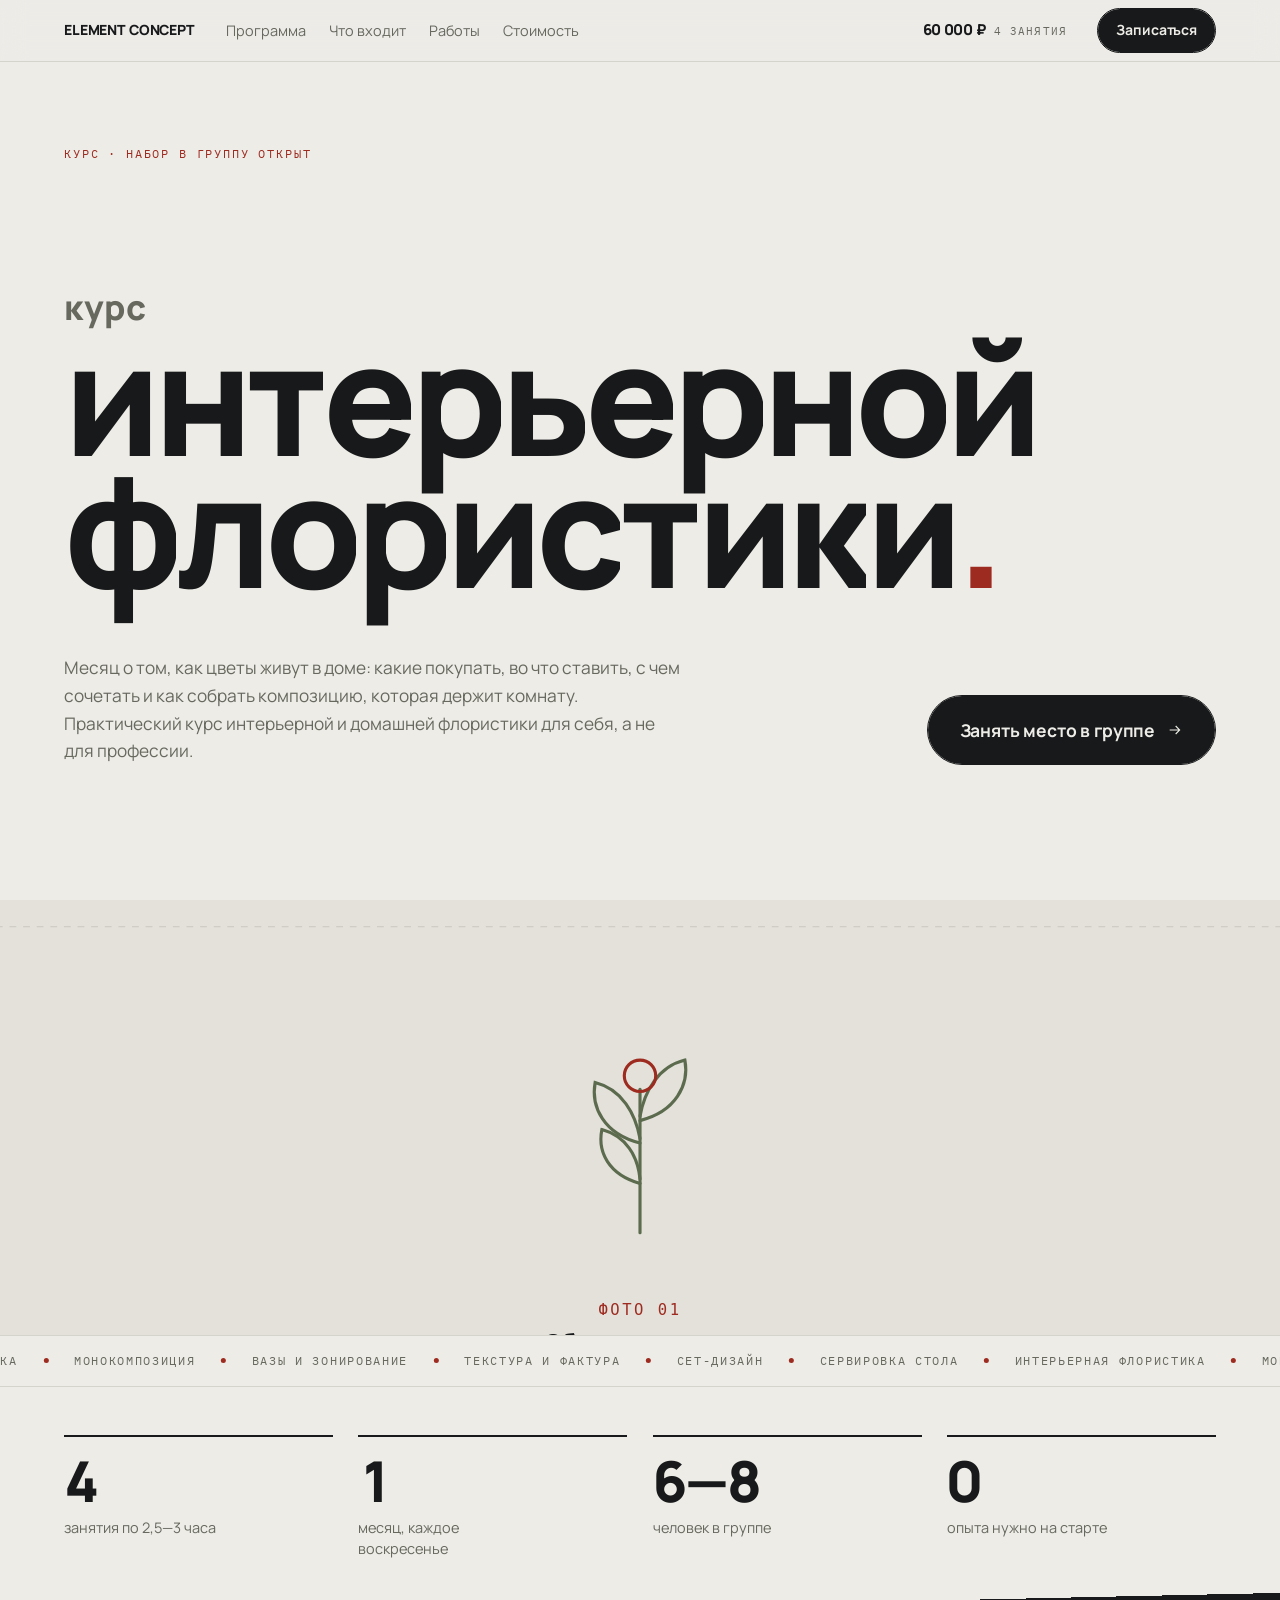
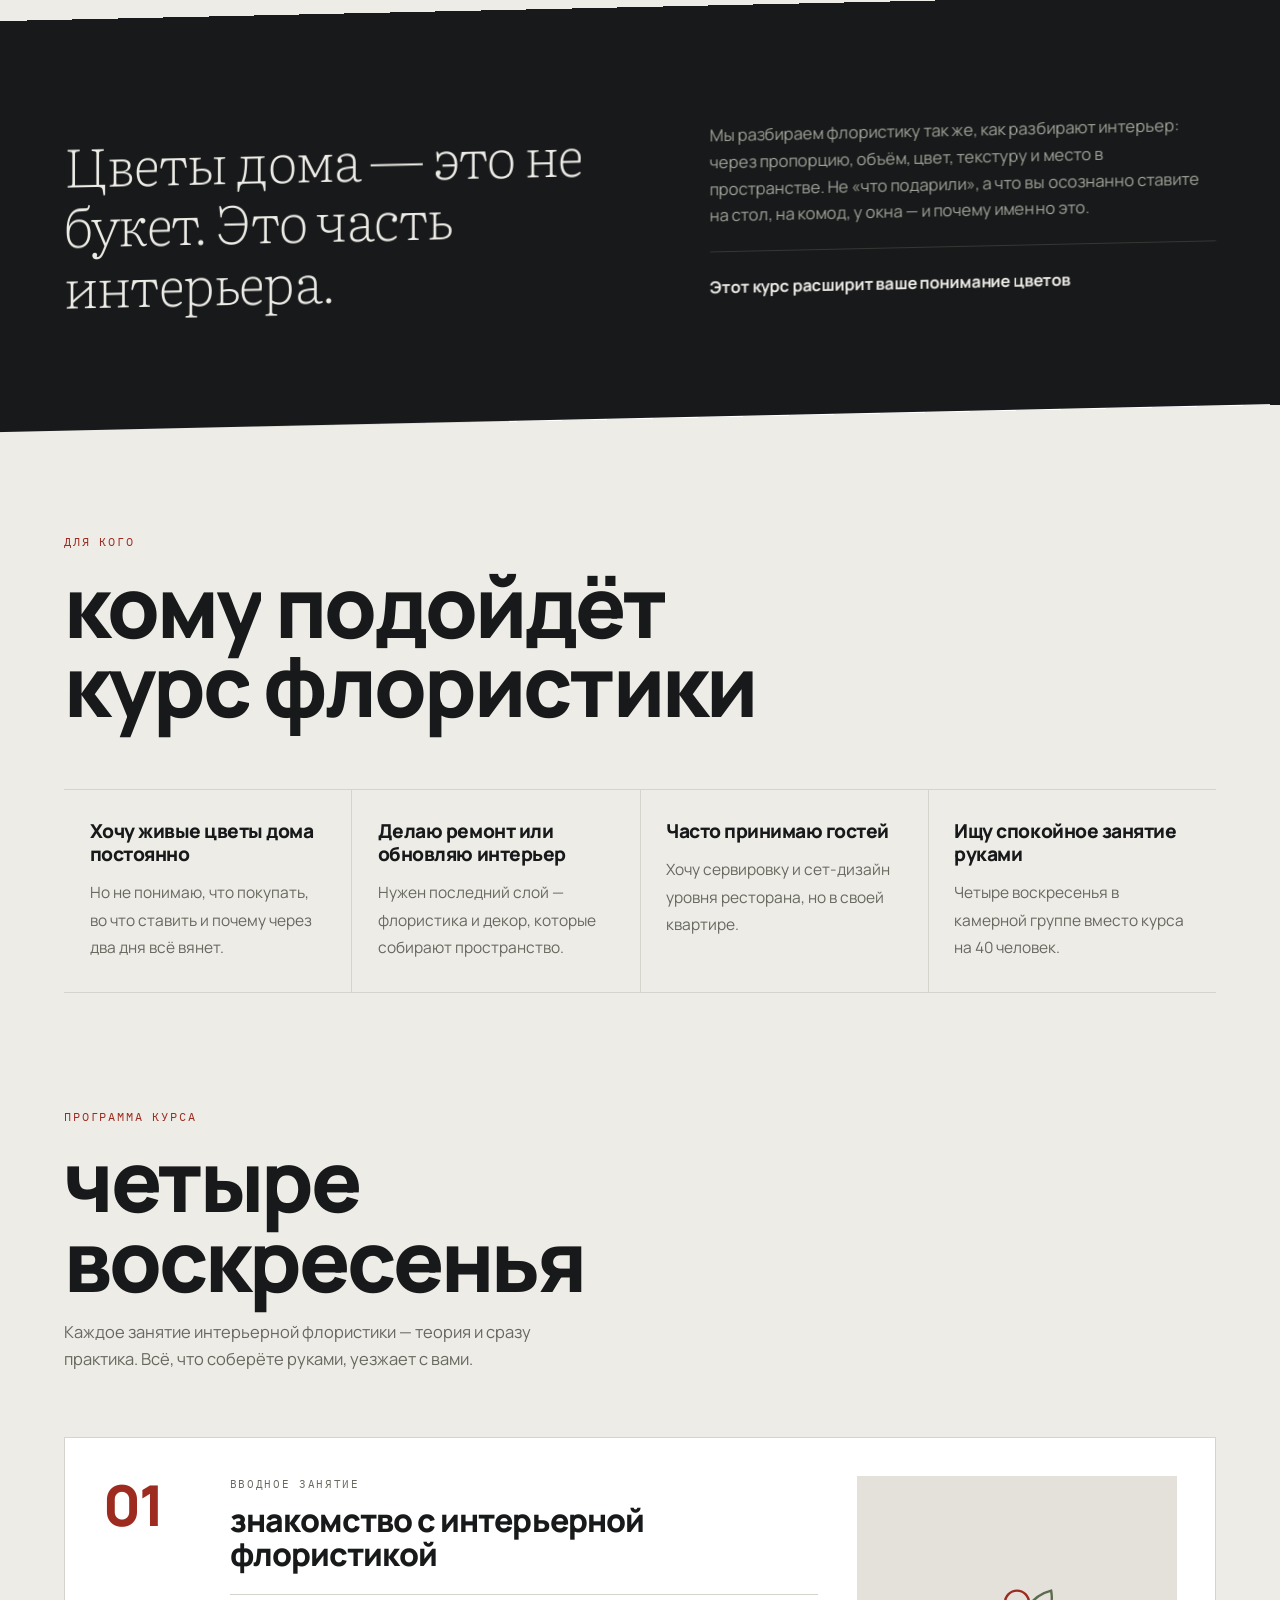
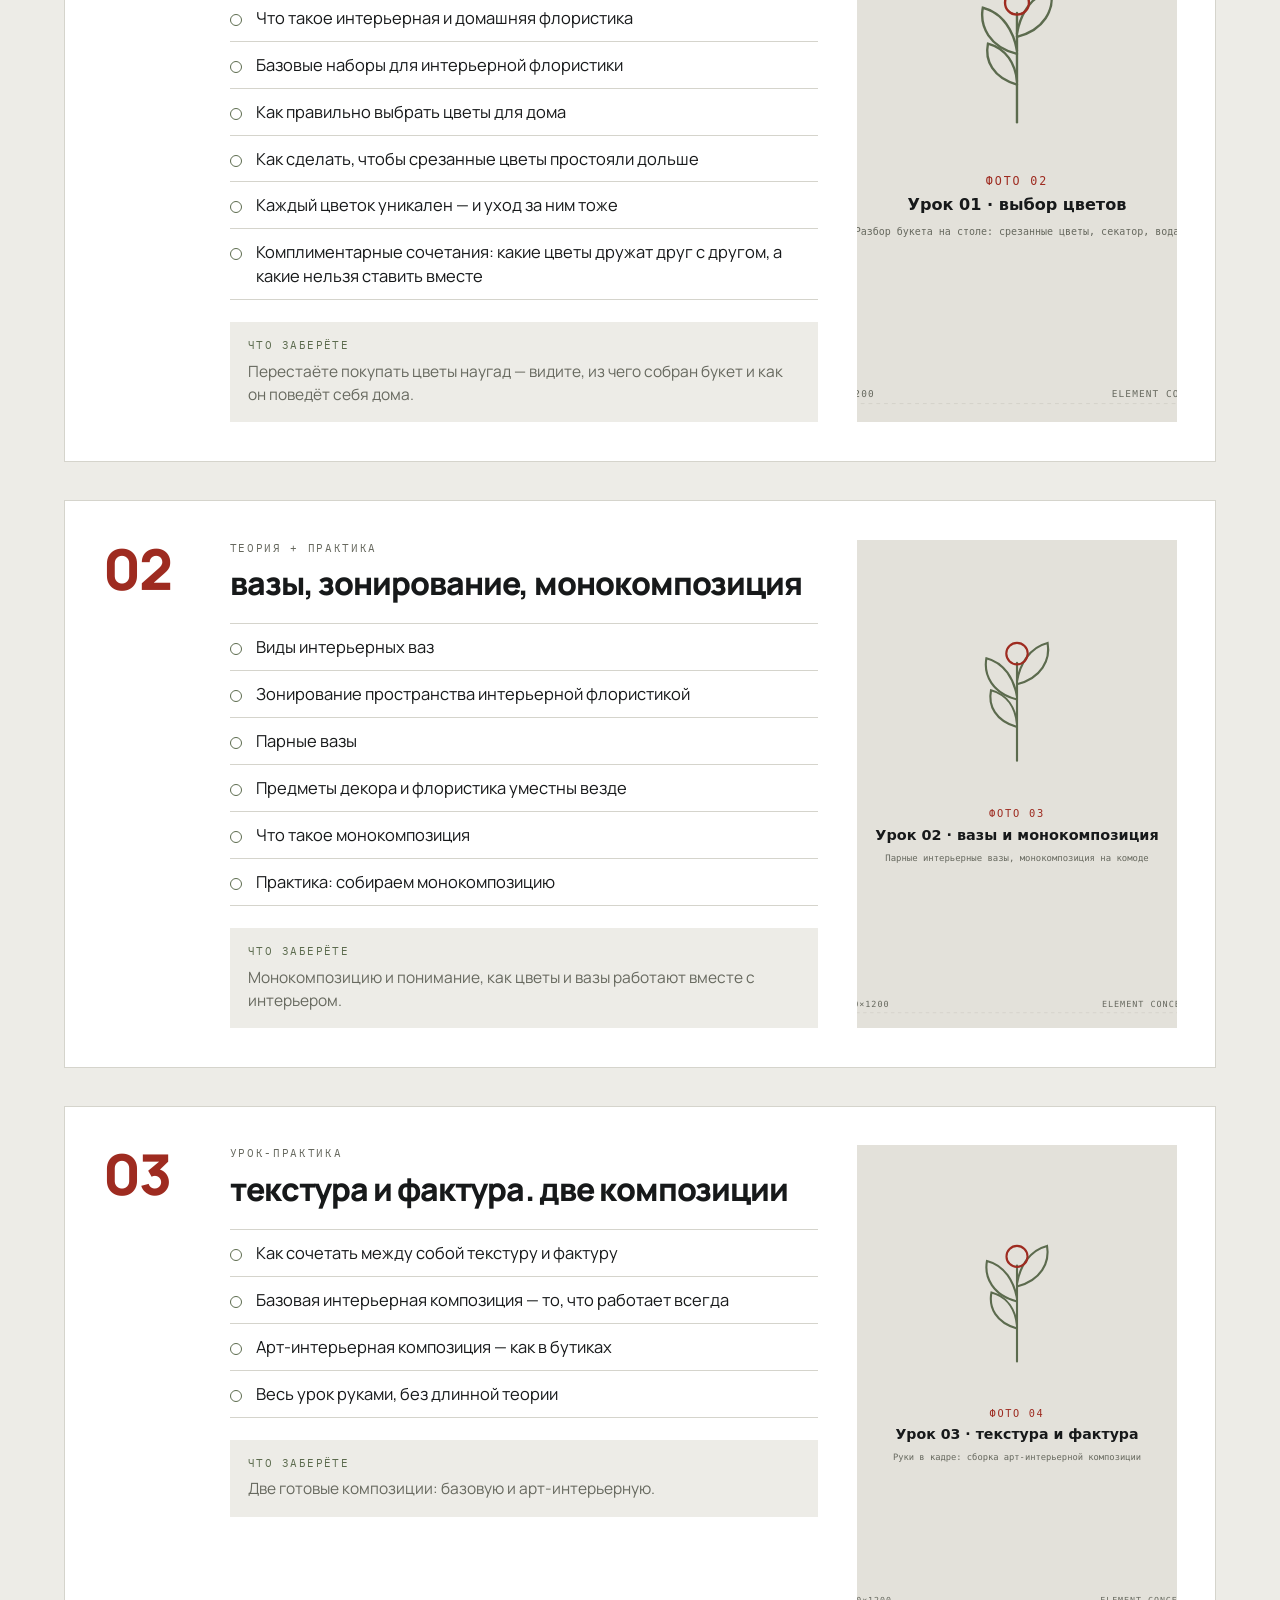
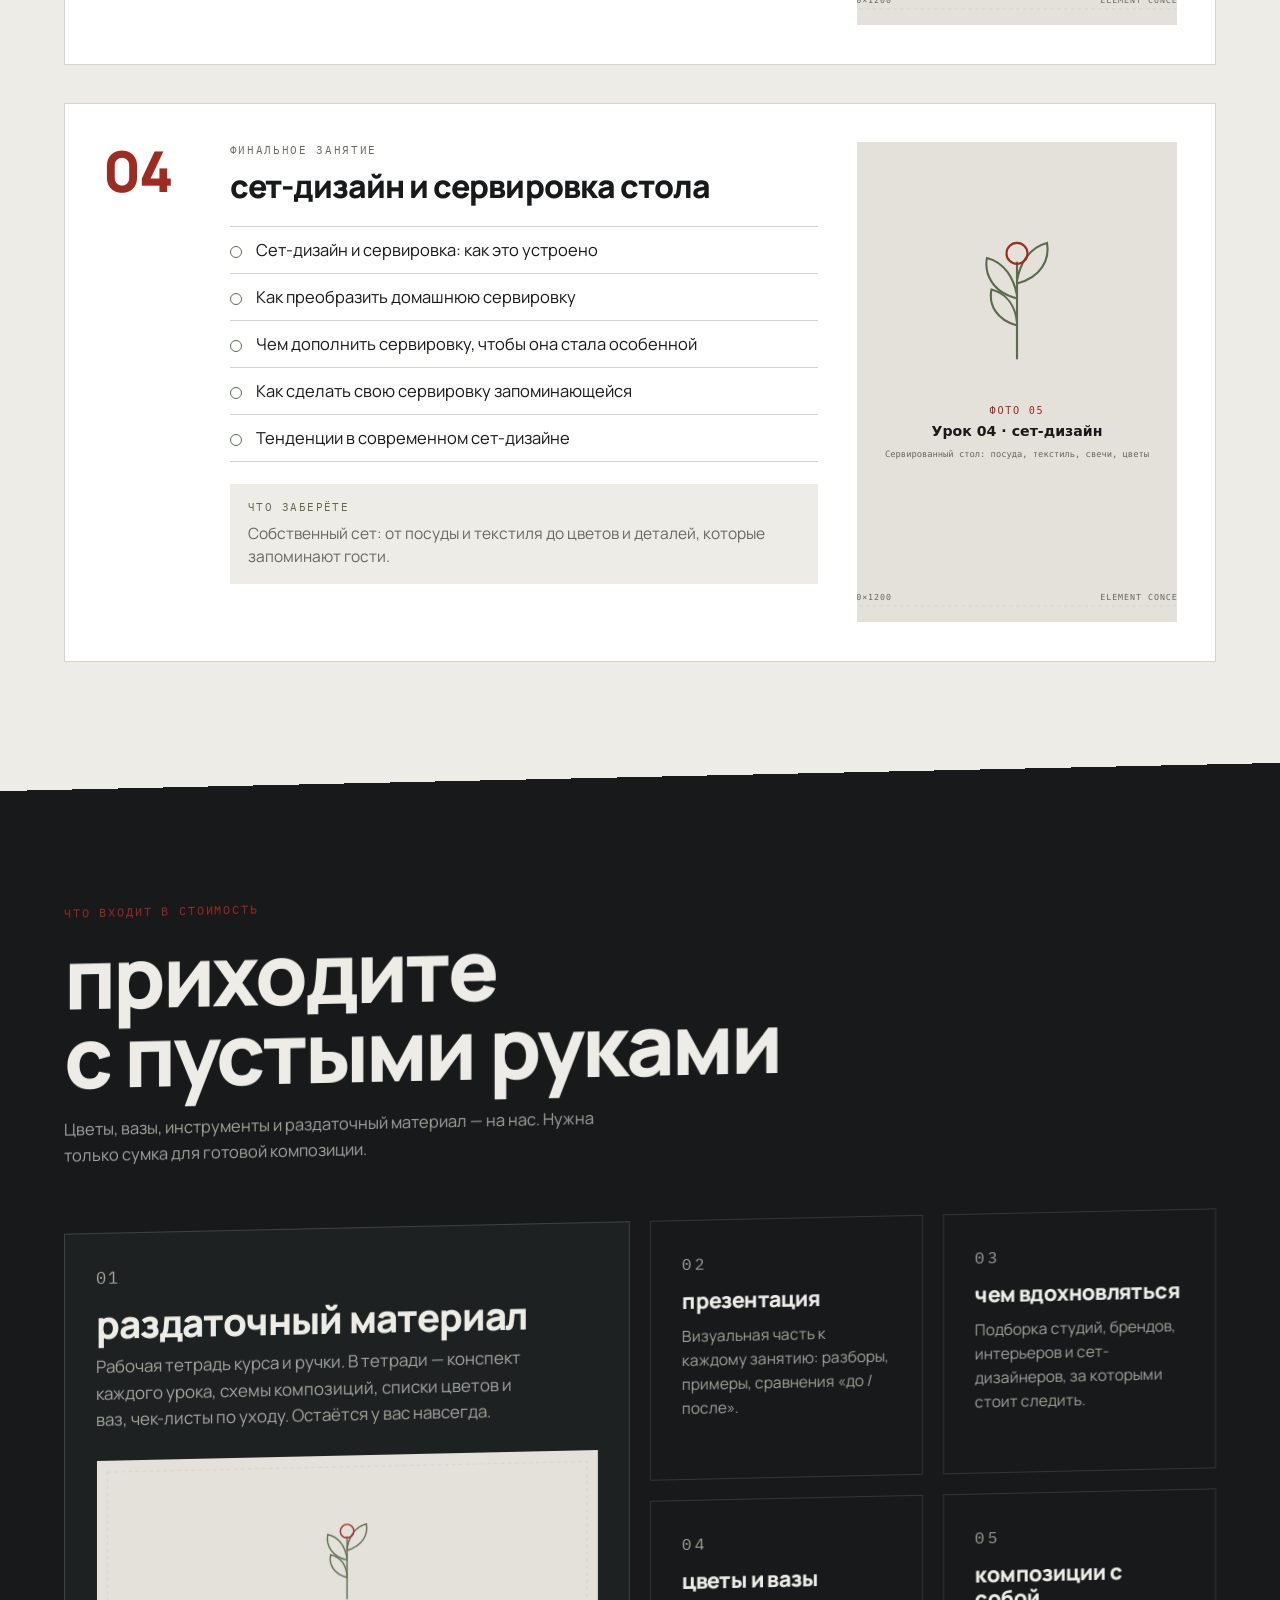
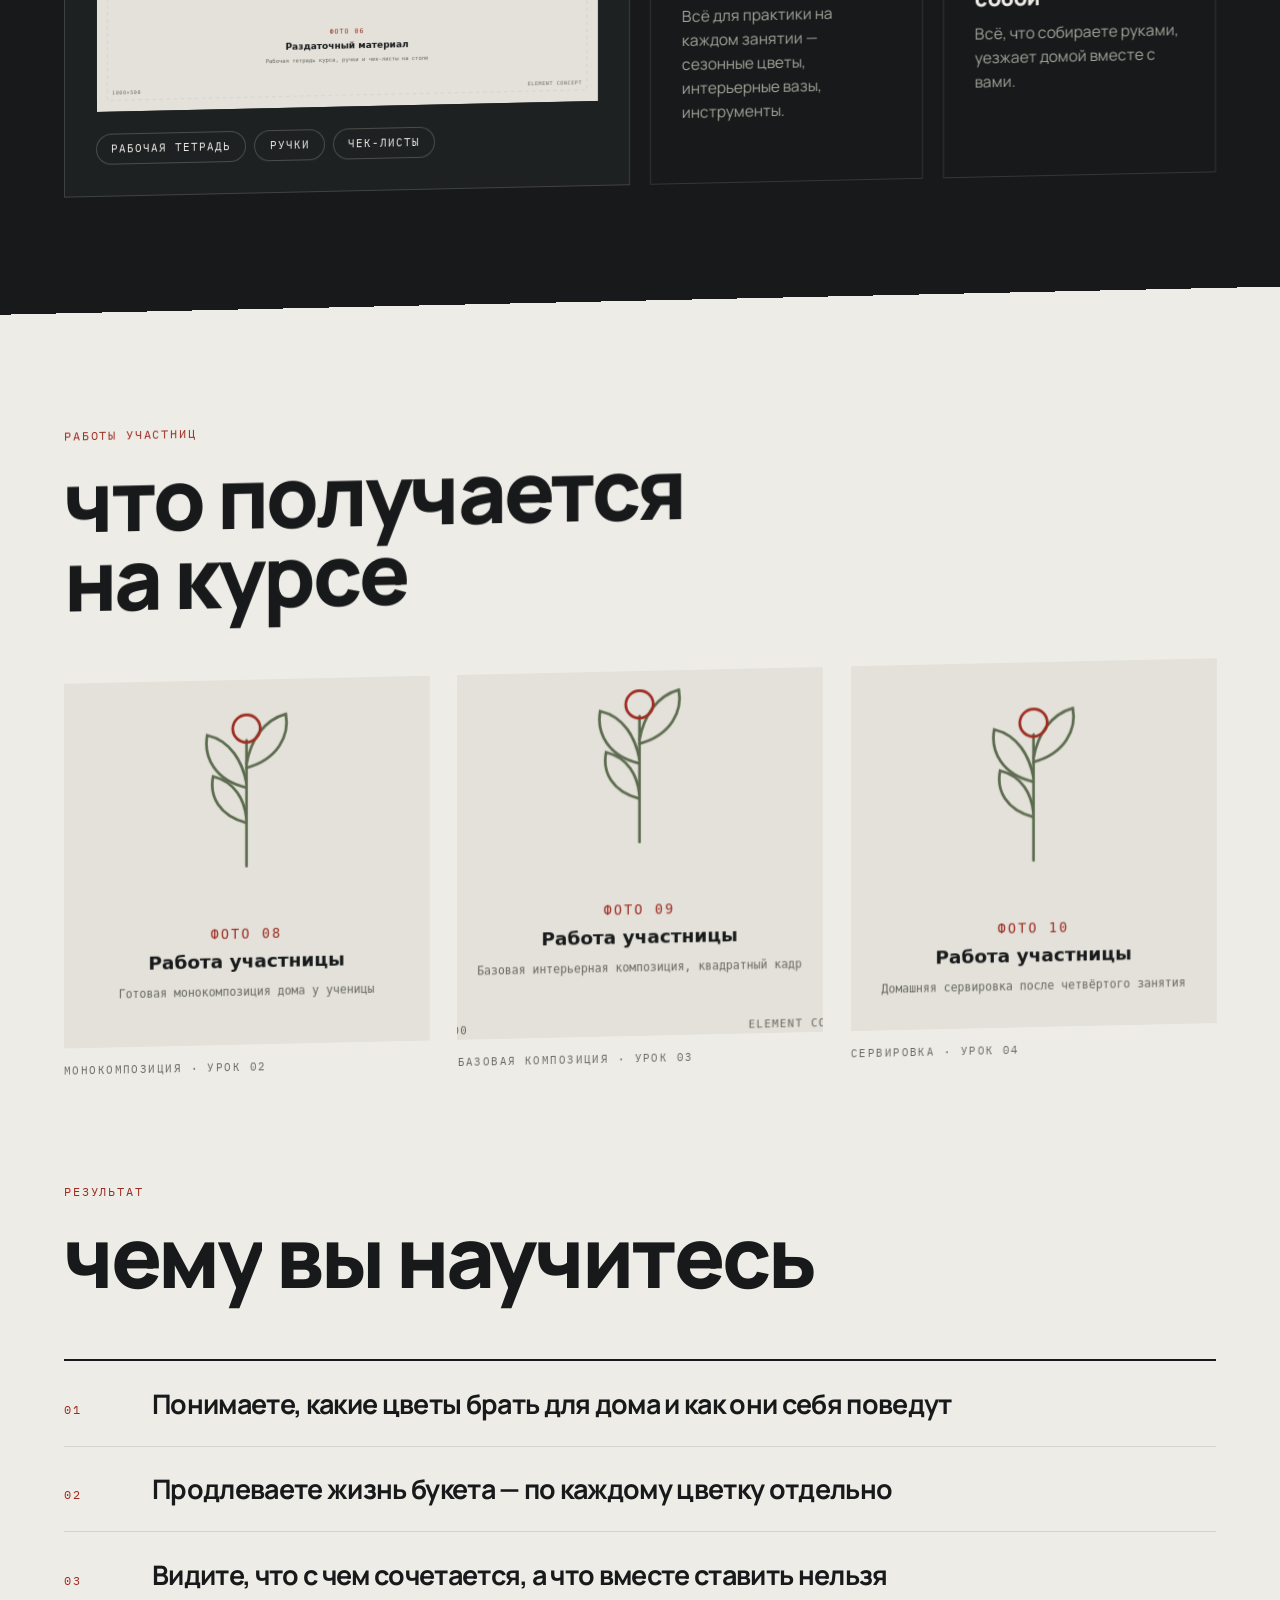
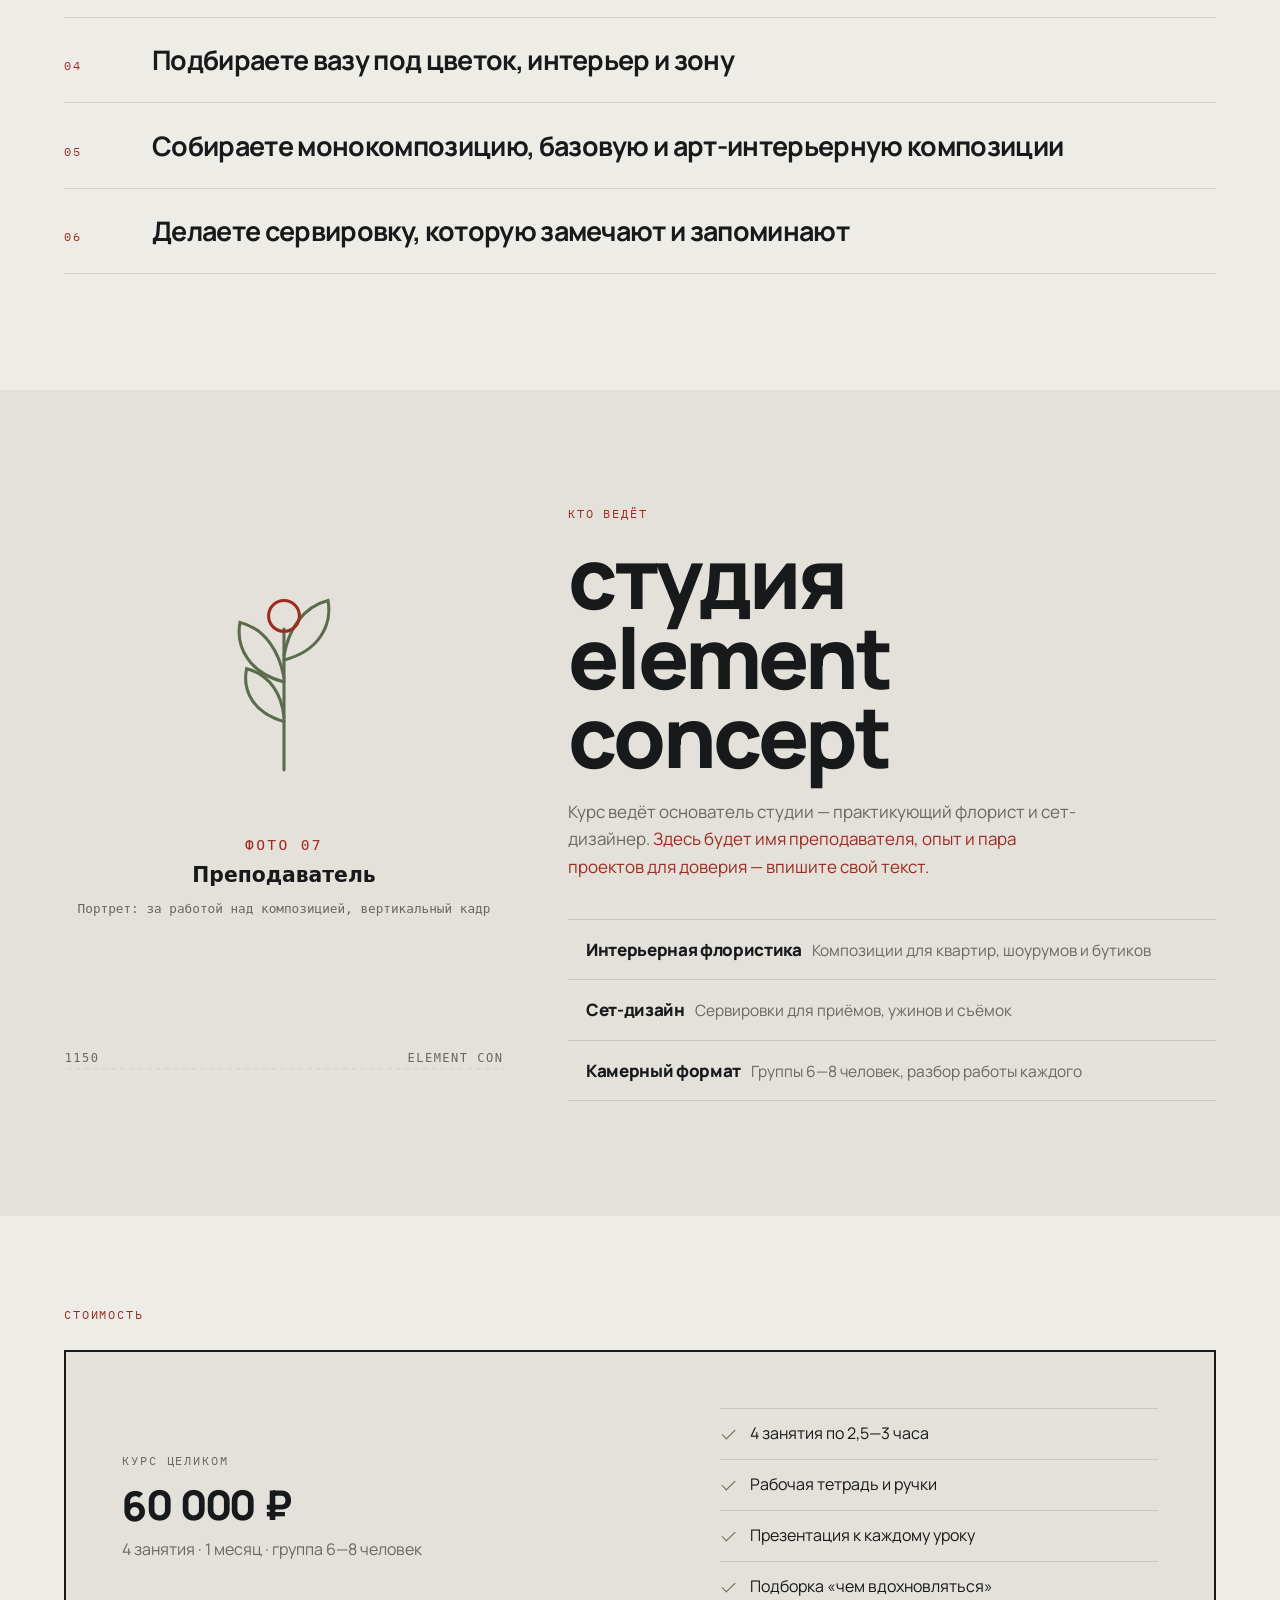
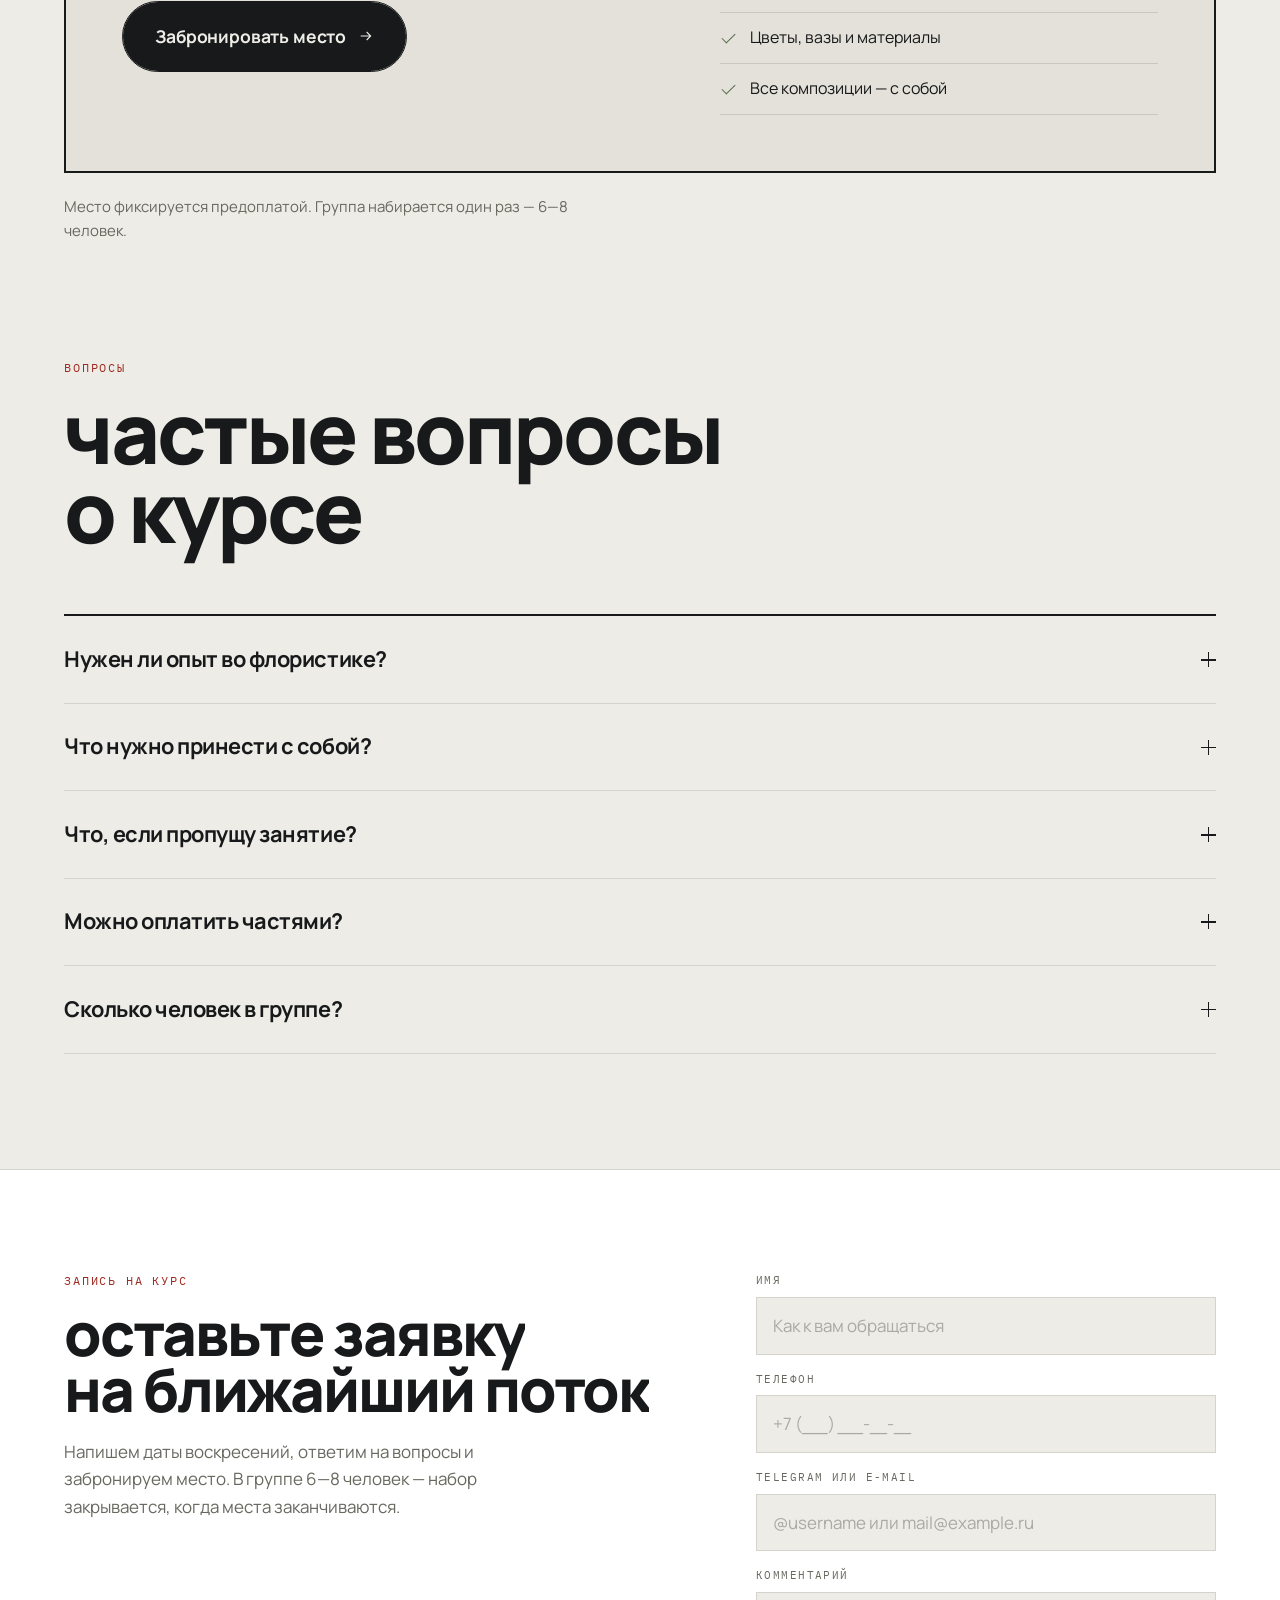
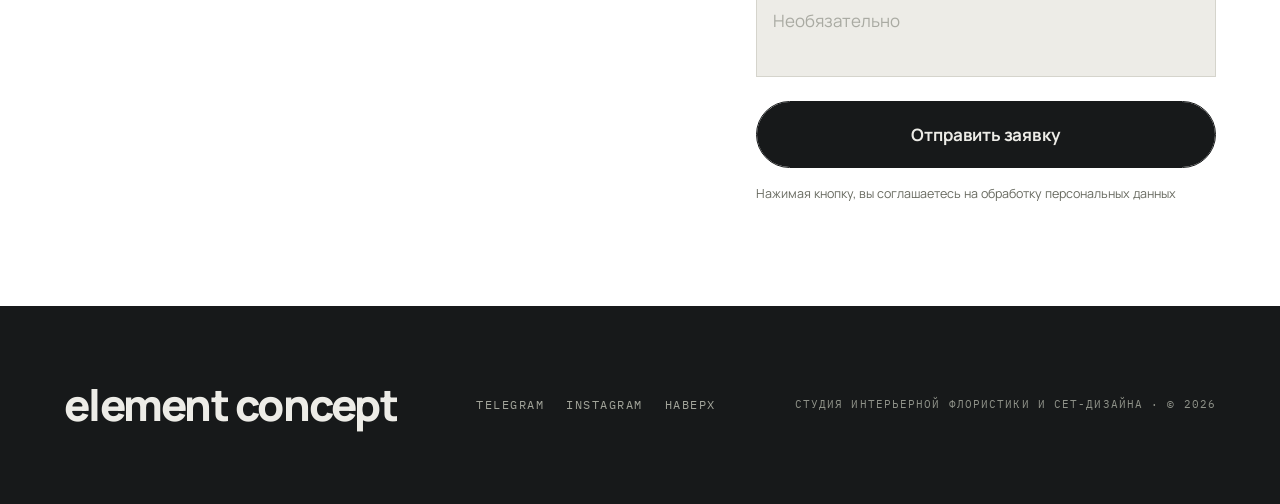
==== commit e8c10f36: "Убираю прелоадер — им оплачивался Speed Index На плёнке Lighthouse видно, где уходило время: до ~1 с" ====
--- a/docs/index.html
+++ b/docs/index.html
@@ -23,7 +23,7 @@
 
 <link rel="preload" href="fonts/manrope-800.woff2" as="font" type="font/woff2" crossorigin>
 <link rel="preload" href="fonts/manrope-400.woff2" as="font" type="font/woff2" crossorigin>
-<style>@font-face{font-family:'Manrope';font-style:normal;font-weight:400;font-display:swap;src:url('fonts/manrope-400.woff2') format('woff2')}@font-face{font-family:'Manrope';font-style:normal;font-weight:700;font-display:swap;src:url('fonts/manrope-700.woff2') format('woff2')}@font-face{font-family:'Manrope';font-style:normal;font-weight:800;font-display:swap;src:url('fonts/manrope-800.woff2') format('woff2')}@font-face{font-family:'Literata';font-style:normal;font-weight:200;font-display:swap;src:url('fonts/literata-200.woff2') format('woff2')}@font-face{font-family:'IBM Plex Mono';font-style:normal;font-weight:400;font-display:swap;src:url('fonts/plex-mono-400.woff2') format('woff2')}:root{--bone:#EDECE7;--paper:#FFFFFF;--ink:#17191A;--muted:#67695F;--line:#D5D4CC;--red:#9E2B20;--olive:#5C6B4E;--sand:#E3E1DA;--ink-2:#1E2122;--ink-line:#343734;--ink-mute:#A3A59B;--serif:"Literata",Georgia,serif;--sans:"Manrope",system-ui,-apple-system,sans-serif;--mono:"IBM Plex Mono",ui-monospace,monospace;--gutter:clamp(20px,5vw,72px);--maxw:1320px;--bar-h:62px;--ease:cubic-bezier(.2,.8,.25,1);--ease-mask:cubic-bezier(.66,0,.13,1)}*{box-sizing:border-box;margin:0;padding:0}html{scroll-behavior:smooth;-webkit-text-size-adjust:100%}body{background:var(--bone);color:var(--ink);font-family:var(--sans);font-size:17px;line-height:1.62;-webkit-font-smoothing:antialiased;overflow-x:hidden}img{display:block;max-width:100%}picture{display:block}a{color:inherit;text-decoration:none}button{font:inherit;color:inherit;background:none;border:0;cursor:pointer}ul,ol{list-style:none}dl,dt,dd{margin:0}mark{background:none;color:var(--red)}:focus-visible{outline:2px solid var(--red);outline-offset:3px}[hidden]{display:none !important}section[id]{scroll-margin-top:var(--bar-h)}html.is-loading,html.is-loading body{overflow:hidden}.skip{position:absolute;left:-9999px;z-index:300;background:var(--ink);color:var(--bone);padding:12px 20px;font-size:13px}.skip:focus{left:8px;top:8px}.sr-only{position:absolute;width:1px;height:1px;overflow:hidden;clip:rect(0 0 0 0);white-space:nowrap}.wrap{max-width:var(--maxw);margin-inline:auto;padding-inline:var(--gutter)}.h2{font-weight:800;font-size:clamp(38px,6.6vw,86px);line-height:.94;letter-spacing:-.035em;text-transform:lowercase}.tag{font-family:var(--mono);font-size:11.5px;letter-spacing:.16em;text-transform:uppercase;color:var(--red)}.load{position:fixed;inset:0;z-index:200;background:var(--bone);color:var(--ink);display:grid;place-items:center;clip-path:inset(0 0 0 0);transition:clip-path .55s var(--ease-mask)}.load.is-done{clip-path:inset(0 0 100% 0);pointer-events:none}.load__in{width:min(520px,72vw);text-align:center}.load__mark{font-weight:800;font-size:clamp(20px,3vw,34px);letter-spacing:-.035em;text-transform:lowercase;transform:translateY(8px);transition:transform .34s var(--ease)}.load.is-boot .load__mark{transform:none}.load__bar{height:1px;background:var(--line);margin:22px 0 12px;overflow:hidden}.load__bar i{display:block;height:100%;background:var(--red);transform:scaleX(0);transform-origin:0 50%}.load__num{font-family:var(--mono);font-size:11.5px;letter-spacing:.16em;color:var(--muted);font-variant-numeric:tabular-nums}.prog-line{position:fixed;inset:0 0 auto;height:2px;z-index:90;pointer-events:none}.prog-line i{display:block;height:100%;background:var(--red);transform:scaleX(0);transform-origin:0 50%}@supports (animation-timeline:scroll()){.prog-line i{animation:progGrow linear both;animation-timeline:scroll(root block)}@keyframes progGrow{from{transform:scaleX(0)}to{transform:scaleX(1)}}}.rv{opacity:0;transform:translateY(24px);transition:opacity .62s ease,transform .72s var(--ease);transition-delay:calc(var(--i,0)*70ms)}.rv.is-in{opacity:1;transform:none}@property --ps{syntax:"<number>";inherits:false;initial-value:1}.mask{overflow:hidden;position:relative}.mask picture{width:100%;height:100%;overflow:hidden;clip-path:inset(0 0 100% 0);transform:scale(1.06);transition:clip-path .78s var(--ease-mask),transform 1.1s var(--ease)}.mask.is-in picture{clip-path:inset(0 0 0 0);transform:scale(1)}.mask img{width:100%;height:100%;object-fit:cover;will-change:transform;transform:translate3d(0,var(--py,0px),0) scale(calc(var(--pz,1) * var(--ps,1)));transition:--ps .9s var(--ease)}[data-split]{--wd:0ms}.w{display:inline-block;overflow:hidden;vertical-align:top;padding-block:.5em;margin-block:-.5em}.w--b{display:block}.wg{display:inline-block;white-space:nowrap}.w>i{display:inline-block;font-style:normal;transform:translateY(115%);transition:transform .66s var(--ease-mask);transition-delay:var(--wd)}[data-split].is-in .w>i{transform:none}html.js [data-split]:not(.is-split){visibility:hidden}[data-skew]{transform:skewY(var(--skew,0deg));transform-origin:50% 50%;will-change:transform}[data-tilt]{transform:perspective(900px) rotateX(var(--rx,0deg)) rotateY(var(--ry,0deg));transition:transform .45s var(--ease)}.hl{color:color-mix(in srgb,currentColor calc(var(--o,.45)*100%),transparent);transition:color .18s linear}@media (prefers-reduced-motion:reduce){html{scroll-behavior:auto}.rv,.mask picture,.w>i{opacity:1;transform:none;clip-path:none;transition:none}.hl{color:currentColor}.load{display:none}[data-tilt],[data-skew]{transform:none}.reel__d b{transition:none}.prog-line i{animation:none}.wk{position:static}}@media (prefers-contrast:more){:root{--muted:#4A4C45;--line:#B4B2A9;--ink-mute:#D2D4CB}.hl{color:currentColor}.btn{border-width:2px}}.bar{position:fixed;inset:0 0 auto;z-index:80;height:var(--bar-h);background:color-mix(in srgb,var(--bone) 90%,transparent);backdrop-filter:blur(12px);border-bottom:1px solid var(--line);transition:transform .5s var(--ease)}.bar.is-hidden{transform:translateY(-101%)}.bar__in{height:100%;max-width:var(--maxw);margin-inline:auto;padding-inline:var(--gutter);display:flex;align-items:center;gap:clamp(14px,2.4vw,34px)}.bar__logo{font-weight:800;font-size:14px;letter-spacing:-.01em;text-transform:uppercase;white-space:nowrap}.bar__nav{display:flex;gap:clamp(14px,1.8vw,26px);font-size:14.5px;color:var(--muted)}.bar__nav a{position:relative;padding-block:3px;transition:color .25s}.bar__nav a::after{content:"";position:absolute;inset:auto 0 0;height:1px;background:var(--ink);transform:scaleX(0);transform-origin:100% 50%;transition:transform .45s var(--ease)}.bar__nav a:hover{color:var(--ink)}.bar__nav a:hover::after{transform:scaleX(1);transform-origin:0 50%}.bar__price{margin-left:auto;display:flex;align-items:baseline;gap:9px;white-space:nowrap}.bar__price b{font-weight:800;font-size:15px;letter-spacing:-.02em}.bar__price span{font-family:var(--mono);font-size:10.5px;letter-spacing:.1em;text-transform:uppercase;color:var(--muted)}.burger{display:none;margin-left:auto;width:32px;height:32px;flex-direction:column;justify-content:center;align-items:flex-end;gap:6px}.burger i{width:20px;height:2px;background:var(--ink);transition:transform .35s var(--ease)}.burger[aria-expanded="true"] i:first-child{transform:translateY(4px) rotate(45deg)}.burger[aria-expanded="true"] i:last-child{transform:translateY(-4px) rotate(-45deg)}.menu{position:fixed;inset:var(--bar-h) 0 auto;z-index:79;background:var(--bone);border-bottom:1px solid var(--line);padding:14px var(--gutter) 26px;display:flex;flex-direction:column}.menu a{font-weight:800;font-size:26px;letter-spacing:-.03em;text-transform:lowercase;padding-block:11px;border-bottom:1px solid var(--line)}.menu a:last-child{border:0;color:var(--red)}@media (max-width:900px){.bar__nav,.bar .btn--s{display:none}.bar__price{margin-left:auto}.burger{display:flex;margin-left:14px}}.btn{position:relative;display:inline-flex;align-items:center;justify-content:center;gap:12px;color:var(--bone);font-weight:700;letter-spacing:-.01em;padding:16px 26px;border:1.5px solid var(--ink);border-radius:100px;overflow:hidden;isolation:isolate;transition:color .4s var(--ease),gap .35s var(--ease),transform .3s var(--ease)}.btn::before{content:"";position:absolute;inset:0;z-index:-1;background:var(--ink);transform:translateY(0);transition:transform .5s var(--ease-mask)}.btn:hover{color:var(--ink);gap:18px}.btn:hover::before{transform:translateY(101%)}.btn svg{flex:none;transition:transform .4s var(--ease)}.btn:hover svg{transform:translateX(4px)}.btn--s{padding:10px 18px;font-size:14px}.btn--big{padding:20px 32px;font-size:17.5px}.btn--wide{width:100%;padding-block:19px}.cover{padding-top:var(--bar-h)}.cover__top{min-height:calc(100svh - var(--bar-h));display:flex;flex-direction:column;justify-content:center;padding-block:clamp(32px,5vw,72px)}.cover__h{font-weight:800;font-size:clamp(56px,12.2vw,190px);line-height:.85;letter-spacing:-.045em;text-transform:lowercase;margin:clamp(18px,2.4vw,34px) 0 clamp(32px,4.5vw,60px)}.cover__h .dot{color:var(--red)}.cover__h-sm{display:block;font-size:.22em;letter-spacing:.02em;color:var(--muted);margin-bottom:.28em}.cover__row{display:flex;align-items:flex-end;justify-content:space-between;gap:clamp(24px,4vw,60px);flex-wrap:wrap;padding-bottom:clamp(30px,4vw,52px)}.cover__lead{max-width:56ch;font-size:clamp(17px,1.35vw,20px);color:var(--muted)}.cover__strip{height:clamp(240px,34vw,460px)}.mq{overflow:hidden;border-block:1px solid var(--line);padding-block:15px}.mq__row{display:flex;align-items:center;gap:clamp(18px,2vw,30px);width:max-content;will-change:transform}.mq__row span{font-family:var(--mono);font-size:12px;letter-spacing:.14em;text-transform:uppercase;color:var(--muted);white-space:nowrap}.mq__row i{flex:none;width:5px;height:5px;border-radius:50%;background:var(--red)}.stats{display:grid;grid-template-columns:repeat(4,1fr);gap:clamp(16px,2vw,32px);padding-block:clamp(30px,4vw,48px)}.stats>div{border-top:2px solid var(--ink);padding-top:16px}.stats dt{font-weight:800;font-size:clamp(34px,4.4vw,62px);line-height:1;letter-spacing:-.045em;font-variant-numeric:tabular-nums}.stats dd{margin-top:8px;font-size:14.5px;line-height:1.45;color:var(--muted);max-width:20ch}@media (max-width:900px){.stats{grid-template-columns:repeat(2,1fr)}}.say{background:var(--ink);color:var(--bone);padding-block:clamp(64px,9vw,132px)}.say__in{display:grid;grid-template-columns:minmax(0,1.15fr) minmax(0,1fr);gap:clamp(30px,5vw,80px);align-items:end}.say__q{font-family:var(--serif);font-weight:200;font-size:clamp(30px,4.2vw,62px);line-height:1.12;letter-spacing:-.015em}.say__txt p{color:var(--ink-mute);font-size:16.5px}.say__sig{margin-top:22px;padding-top:22px;border-top:1px solid var(--ink-line);color:var(--bone) !important;font-weight:700;letter-spacing:-.01em}@media (max-width:900px){.say__in{grid-template-columns:1fr}}.head{margin-bottom:clamp(36px,5vw,68px);max-width:900px}.head .h2{margin:14px 0 0}.head__note{margin-top:20px;max-width:54ch;color:var(--muted);font-size:16.5px}.head--inv .head__note{color:var(--ink-mute)}.who{padding-block:clamp(64px,9vw,132px)}.who__list{display:grid;grid-template-columns:repeat(4,1fr);gap:1px;background:var(--line);border-block:1px solid var(--line)}.who__list li{background:var(--bone);padding:clamp(22px,2.4vw,32px) clamp(18px,2vw,26px);transition:background .4s var(--ease),transform .5s var(--ease)}.who__list li:hover{background:var(--paper)}.who__list b{display:block;font-weight:800;font-size:clamp(17px,1.5vw,21px);line-height:1.2;letter-spacing:-.025em;margin-bottom:12px}.who__list span{color:var(--muted);font-size:15.5px;line-height:1.5}@media (max-width:1000px){.who__list{grid-template-columns:repeat(2,1fr)}}@media (max-width:600px){.who__list{grid-template-columns:1fr}}.prog{padding-bottom:clamp(64px,9vw,132px)}.weeks{display:flex;flex-direction:column;gap:clamp(20px,2.6vw,34px)}.wk{display:grid;grid-template-columns:88px minmax(0,1fr) minmax(0,320px);gap:clamp(20px,3vw,44px);align-items:start;background:var(--paper);border:1px solid var(--line);padding:clamp(24px,3vw,44px);transition:border-color .4s var(--ease)}.wk:hover{border-color:var(--ink)}.wk__rail{padding-top:6px}.wk__no{display:block;font-weight:800;font-size:clamp(40px,4.4vw,64px);line-height:.8;letter-spacing:-.05em;color:var(--red);position:sticky;top:calc(var(--bar-h) + 24px)}.wk__kicker{font-family:var(--mono);font-size:11px;letter-spacing:.15em;text-transform:uppercase;color:var(--muted)}.wk__t{font-weight:800;font-size:clamp(22px,2.5vw,36px);line-height:1.06;letter-spacing:-.03em;margin:10px 0 22px}.wk__list{border-top:1px solid var(--line)}.wk__list li{position:relative;padding:11px 0 11px 26px;border-bottom:1px solid var(--line);font-size:16.5px;line-height:1.45}.wk__list li::before{content:"";position:absolute;left:0;top:19px;width:10px;height:10px;border:1.5px solid var(--olive);border-radius:50%;transition:background .3s var(--ease)}.wk:hover .wk__list li::before{background:var(--olive)}.wk__out{margin-top:22px;padding:16px 18px;background:var(--bone);font-size:15.5px;line-height:1.5;color:var(--muted)}.wk__out span{display:block;font-family:var(--mono);font-size:10.5px;letter-spacing:.14em;text-transform:uppercase;color:var(--olive);margin-bottom:6px}.wk__img{align-self:stretch;min-height:260px}.wk:hover .wk__img img{--ps:1.05}@media (min-width:1081px) and (min-height:820px){.weeks{gap:clamp(26px,3vw,44px)}.wk{position:sticky;top:calc(var(--bar-h) + 20px + var(--n,0)*14px)}}.mask--side picture{clip-path:inset(0 100% 0 0)}.mask--side.is-in picture{clip-path:inset(0 0 0 0)}@media (max-width:1080px){.wk{grid-template-columns:70px minmax(0,1fr)}.wk__img{grid-column:1/-1;aspect-ratio:16/7;min-height:0;margin-top:6px}.wk__no{position:static}}@media (max-width:640px){.wk{grid-template-columns:1fr;gap:16px}.wk__no{font-size:38px}}.kit{background:var(--ink);color:var(--bone);padding-block:clamp(64px,9vw,132px)}.kit__grid{display:grid;grid-template-columns:repeat(4,1fr);gap:clamp(14px,1.6vw,22px)}.kit__hero,.kit__i{border:1px solid var(--ink-line);padding:clamp(22px,2.4vw,34px);display:flex;flex-direction:column;transition:background .45s var(--ease)}.kit__hero:hover,.kit__i:hover{background:var(--ink-2)}.kit__hero{grid-column:span 2;grid-row:span 2;background:var(--ink-2);border-color:#3F4340}.kit__no{font-family:var(--mono);font-size:11.5px;letter-spacing:.16em;color:var(--olive)}.kit__hero h3,.kit__i h3{font-weight:800;letter-spacing:-.028em;margin:14px 0 10px}.kit__hero h3{font-size:clamp(26px,3vw,42px);line-height:1.02}.kit__i h3{font-size:clamp(19px,1.7vw,25px);line-height:1.1}.kit__hero p,.kit__i p{color:var(--ink-mute);font-size:15.5px;line-height:1.55}.kit__hero p{font-size:17px;max-width:44ch}.kit__pic{margin-top:auto;padding-top:28px;flex:none}.kit__pic picture{aspect-ratio:16/8;height:auto}.chips{display:flex;flex-wrap:wrap;gap:8px;padding-top:22px}.chips li{border:1px solid #4A4E4A;border-radius:100px;padding:6px 14px;font-family:var(--mono);font-size:10.5px;letter-spacing:.1em;text-transform:uppercase}@media (max-width:1000px){.kit__grid{grid-template-columns:repeat(2,1fr)}.kit__hero{grid-column:span 2;grid-row:auto}}@media (max-width:560px){.kit__grid{grid-template-columns:1fr}.kit__hero{grid-column:auto}}.works{padding-block:clamp(64px,9vw,132px)}.works__grid{display:grid;grid-template-columns:repeat(3,1fr);gap:clamp(16px,2.2vw,30px)}.work picture{aspect-ratio:1/1;height:auto}.work:hover img{--ps:1.06}.work figcaption{margin-top:14px;font-family:var(--mono);font-size:11px;letter-spacing:.13em;text-transform:uppercase;color:var(--muted)}.works .mask{overflow:visible}@media (max-width:760px){.works__grid{grid-template-columns:1fr}}.res{padding-bottom:clamp(64px,9vw,132px)}.res__list{border-top:2px solid var(--ink)}.res__list li{display:grid;grid-template-columns:74px minmax(0,1fr);gap:14px;align-items:baseline;padding-block:clamp(16px,2vw,26px);border-bottom:1px solid var(--line);font-weight:700;font-size:clamp(18px,2.1vw,30px);line-height:1.24;letter-spacing:-.025em;transition:padding-left .4s var(--ease)}.res__list li:hover{padding-left:12px}.res__list span{font-family:var(--mono);font-size:12px;font-weight:400;letter-spacing:.14em;color:var(--red)}@media (max-width:560px){.res__list li{grid-template-columns:1fr;gap:4px}}.tut{background:var(--sand);padding-block:clamp(64px,9vw,132px)}.tut__in{display:grid;grid-template-columns:minmax(0,440px) minmax(0,1fr);gap:clamp(30px,5vw,80px);align-items:center}.tut__img{aspect-ratio:4/5}.tut__txt .h2{margin:14px 0 22px}.tut__lead{max-width:52ch;color:var(--muted);font-size:17px}.tut__facts{margin-top:clamp(26px,3vw,40px);display:grid;gap:1px;background:#C9C7BF;border-block:1px solid #C9C7BF}.tut__facts li{background:var(--sand);padding:16px 0 16px 18px}.tut__facts b{font-weight:800;letter-spacing:-.02em;margin-right:10px}.tut__facts span{color:var(--muted);font-size:15.5px}@media (max-width:900px){.tut__in{grid-template-columns:1fr}}.price{padding-bottom:clamp(64px,9vw,132px);padding-top:clamp(48px,7vw,100px)}.price .head{margin-bottom:clamp(18px,2vw,26px)}.tick{display:grid;grid-template-columns:minmax(0,1.25fr) minmax(0,1fr);gap:clamp(28px,4vw,64px);align-items:center;background:var(--sand);border:2px solid var(--ink);padding:clamp(30px,4.4vw,64px)}.tick__kick{font-family:var(--mono);font-size:11.5px;letter-spacing:.16em;text-transform:uppercase;color:var(--muted)}.tick__n{font-weight:800;font-size:clamp(58px,10vw,140px);line-height:.84;letter-spacing:-.055em;margin:14px 0 12px;display:flex;align-items:baseline;gap:.08em;font-variant-numeric:tabular-nums}.reel{display:flex;align-items:baseline}.reel__d{display:inline-block;overflow:hidden;height:1em;line-height:1;font-style:normal;vertical-align:bottom}.reel__d b{display:block;font-weight:inherit;white-space:pre;transform:translateY(calc(var(--to,0)*-1em));transition:transform 1.5s var(--ease-mask);transition-delay:var(--wd,0ms)}.reel__gap{display:inline-block;font-style:normal;width:.26em}.tick__n i{font-style:normal;font-size:.32em;letter-spacing:-.02em}.tick__sub{color:var(--muted);font-size:16px;margin-bottom:clamp(24px,3vw,38px)}.tick__r li{position:relative;padding:12px 0 12px 30px;border-bottom:1px solid #C9C7BF;font-size:16px}.tick__r li:first-child{border-top:1px solid #C9C7BF}.tick__r li::before{content:"";position:absolute;left:2px;top:20px;width:12px;height:6px;border-left:1.6px solid var(--olive);border-bottom:1.6px solid var(--olive);transform:rotate(-45deg)}.price__note{margin-top:22px;color:var(--muted);font-size:15px;max-width:60ch}@media (max-width:900px){.tick{grid-template-columns:1fr}}.faq{padding-bottom:clamp(64px,9vw,132px)}.faq__list{border-top:2px solid var(--ink)}.qa{border-bottom:1px solid var(--line)}.qa h3{font:inherit}.qa__bar{width:100%;display:flex;align-items:center;justify-content:space-between;gap:24px;padding-block:clamp(18px,2vw,26px);text-align:left;font-weight:700;font-size:clamp(17px,1.7vw,24px);letter-spacing:-.022em;transition:color .25s,padding-left .4s var(--ease)}.qa__bar:hover{color:var(--red);padding-left:10px}.sign{position:relative;flex:none;width:15px;height:15px}.sign::before,.sign::after{content:"";position:absolute;background:currentColor;transition:transform .45s var(--ease)}.sign::before{inset:7px 0 auto;height:1.5px}.sign::after{inset:0 6.75px auto;width:1.5px;height:100%}.qa.is-open .sign::after{transform:scaleY(0)}.qa.is-open .sign::before{transform:rotate(180deg)}.qa__body{display:grid;grid-template-rows:0fr;transition:grid-template-rows .5s var(--ease)}.qa.is-open .qa__body{grid-template-rows:1fr}.qa__in{overflow:hidden;min-height:0}.qa__in p{padding-bottom:clamp(18px,2.2vw,28px);max-width:64ch;color:var(--muted);font-size:16.5px}.form{background:var(--paper);border-top:1px solid var(--line);padding-block:clamp(56px,8vw,116px)}.form__in{display:grid;grid-template-columns:minmax(0,1fr) minmax(0,460px);gap:clamp(32px,5vw,80px);align-items:start}.form__l .h2{margin:14px 0 20px;font-size:clamp(34px,4.8vw,60px)}.form__note{color:var(--muted);max-width:46ch}.form__r{display:flex;flex-direction:column;gap:16px}.fld span{display:block;font-family:var(--mono);font-size:11px;letter-spacing:.13em;text-transform:uppercase;color:var(--muted);margin-bottom:7px}.fld input,.fld textarea{width:100%;background:var(--bone);border:1px solid var(--line);padding:14px 16px;font:inherit;color:var(--ink);resize:none;transition:border-color .25s}.fld input::placeholder,.fld textarea::placeholder{color:#A9AAA2}.fld input:focus,.fld textarea:focus{outline:0;border-color:var(--ink)}.form__pd{font-size:12.5px;line-height:1.55;color:var(--muted)}@media (max-width:900px){.form__in{grid-template-columns:1fr}}.foot{background:var(--ink);color:var(--bone);padding-block:clamp(40px,5vw,64px)}.foot__in{display:flex;align-items:center;justify-content:space-between;gap:24px;flex-wrap:wrap}.foot__mark{font-weight:800;font-size:clamp(24px,3.4vw,46px);letter-spacing:-.04em}.foot__links{display:flex;gap:22px}.foot__links a{font-family:var(--mono);font-size:11.5px;letter-spacing:.13em;text-transform:uppercase;color:var(--ink-mute);transition:color .25s}.foot__links a:hover{color:var(--bone)}.foot__c{font-family:var(--mono);font-size:11px;letter-spacing:.1em;text-transform:uppercase;color:#8F9289}.dock{position:fixed;inset:auto 0 0;z-index:75;display:flex;align-items:center;justify-content:space-between;gap:18px;background:var(--ink);color:var(--bone);padding:12px var(--gutter);transform:translateY(100%);transition:transform .45s var(--ease)}.dock.is-on{transform:none}.dock b{font-weight:800;font-size:17px;letter-spacing:-.02em}.dock span{display:block;font-family:var(--mono);font-size:10px;letter-spacing:.1em;text-transform:uppercase;color:var(--ink-mute)}.dock .btn{border-color:var(--bone);color:var(--ink)}.dock .btn::before{background:var(--bone)}.dock .btn:hover{color:var(--bone)}@media (min-width:901px){.dock{display:none}}@media (max-width:900px){.foot{padding-bottom:calc(clamp(40px,5vw,64px) + 72px)}}@media print{.bar,.menu,.dock,.prog-line,.load,.mq,.form__r,.skip{display:none !important}*{background:#fff !important;color:#000 !important;box-shadow:none !important}body{font-size:11pt;line-height:1.45}.cover__top{min-height:0}.cover__h{font-size:34pt}.h2{font-size:20pt}.wk{position:static;break-inside:avoid;border:1px solid #999}.qa__body{grid-template-rows:1fr}.qa__in{overflow:visible}.mask,.cover__strip,.wk__img,.work,.tut__img,.kit__pic{display:none}a[href^="http"]::after{content:" (" attr(href) ")";font-size:9pt}}</style>
+<style>@font-face{font-family:'Manrope';font-style:normal;font-weight:400;font-display:swap;src:url('fonts/manrope-400.woff2') format('woff2')}@font-face{font-family:'Manrope';font-style:normal;font-weight:700;font-display:swap;src:url('fonts/manrope-700.woff2') format('woff2')}@font-face{font-family:'Manrope';font-style:normal;font-weight:800;font-display:swap;src:url('fonts/manrope-800.woff2') format('woff2')}@font-face{font-family:'Literata';font-style:normal;font-weight:200;font-display:swap;src:url('fonts/literata-200.woff2') format('woff2')}@font-face{font-family:'IBM Plex Mono';font-style:normal;font-weight:400;font-display:swap;src:url('fonts/plex-mono-400.woff2') format('woff2')}:root{--bone:#EDECE7;--paper:#FFFFFF;--ink:#17191A;--muted:#67695F;--line:#D5D4CC;--red:#9E2B20;--olive:#5C6B4E;--sand:#E3E1DA;--ink-2:#1E2122;--ink-line:#343734;--ink-mute:#A3A59B;--serif:"Literata",Georgia,serif;--sans:"Manrope",system-ui,-apple-system,sans-serif;--mono:"IBM Plex Mono",ui-monospace,monospace;--gutter:clamp(20px,5vw,72px);--maxw:1320px;--bar-h:62px;--ease:cubic-bezier(.2,.8,.25,1);--ease-mask:cubic-bezier(.66,0,.13,1)}*{box-sizing:border-box;margin:0;padding:0}html{scroll-behavior:smooth;-webkit-text-size-adjust:100%}body{background:var(--bone);color:var(--ink);font-family:var(--sans);font-size:17px;line-height:1.62;-webkit-font-smoothing:antialiased;overflow-x:hidden}img{display:block;max-width:100%}picture{display:block}a{color:inherit;text-decoration:none}button{font:inherit;color:inherit;background:none;border:0;cursor:pointer}ul,ol{list-style:none}dl,dt,dd{margin:0}mark{background:none;color:var(--red)}:focus-visible{outline:2px solid var(--red);outline-offset:3px}[hidden]{display:none !important}section[id]{scroll-margin-top:var(--bar-h)}.skip{position:absolute;left:-9999px;z-index:300;background:var(--ink);color:var(--bone);padding:12px 20px;font-size:13px}.skip:focus{left:8px;top:8px}.sr-only{position:absolute;width:1px;height:1px;overflow:hidden;clip:rect(0 0 0 0);white-space:nowrap}.wrap{max-width:var(--maxw);margin-inline:auto;padding-inline:var(--gutter)}.h2{font-weight:800;font-size:clamp(38px,6.6vw,86px);line-height:.94;letter-spacing:-.035em;text-transform:lowercase}.tag{font-family:var(--mono);font-size:11.5px;letter-spacing:.16em;text-transform:uppercase;color:var(--red)}.prog-line{position:fixed;inset:0 0 auto;height:2px;z-index:90;pointer-events:none}.prog-line i{display:block;height:100%;background:var(--red);transform:scaleX(0);transform-origin:0 50%}@supports (animation-timeline:scroll()){.prog-line i{animation:progGrow linear both;animation-timeline:scroll(root block)}@keyframes progGrow{from{transform:scaleX(0)}to{transform:scaleX(1)}}}.rv{opacity:0;transform:translateY(24px);transition:opacity .62s ease,transform .72s var(--ease);transition-delay:calc(var(--i,0)*70ms)}.rv.is-in{opacity:1;transform:none}@property --ps{syntax:"<number>";inherits:false;initial-value:1}.mask{overflow:hidden;position:relative}.mask picture{width:100%;height:100%;overflow:hidden;clip-path:inset(0 0 100% 0);transform:scale(1.06);transition:clip-path .78s var(--ease-mask),transform 1.1s var(--ease)}.mask.is-in picture{clip-path:inset(0 0 0 0);transform:scale(1)}.mask img{width:100%;height:100%;object-fit:cover;will-change:transform;transform:translate3d(0,var(--py,0px),0) scale(calc(var(--pz,1) * var(--ps,1)));transition:--ps .9s var(--ease)}[data-split]{--wd:0ms}.w{display:inline-block;overflow:hidden;vertical-align:top;padding-block:.5em;margin-block:-.5em}.w--b{display:block}.wg{display:inline-block;white-space:nowrap}.w>i{display:inline-block;font-style:normal;transform:translateY(115%);transition:transform .66s var(--ease-mask);transition-delay:var(--wd)}[data-split].is-in .w>i{transform:none}html.js [data-split]:not(.is-split){visibility:hidden}[data-skew]{transform:skewY(var(--skew,0deg));transform-origin:50% 50%;will-change:transform}[data-tilt]{transform:perspective(900px) rotateX(var(--rx,0deg)) rotateY(var(--ry,0deg));transition:transform .45s var(--ease)}.hl{color:color-mix(in srgb,currentColor calc(var(--o,.45)*100%),transparent);transition:color .18s linear}@media (prefers-reduced-motion:reduce){html{scroll-behavior:auto}.rv,.mask picture,.w>i{opacity:1;transform:none;clip-path:none;transition:none}.hl{color:currentColor}[data-tilt],[data-skew]{transform:none}.reel__d b{transition:none}.prog-line i{animation:none}.wk{position:static}}@media (prefers-contrast:more){:root{--muted:#4A4C45;--line:#B4B2A9;--ink-mute:#D2D4CB}.hl{color:currentColor}.btn{border-width:2px}}.bar{position:fixed;inset:0 0 auto;z-index:80;height:var(--bar-h);background:color-mix(in srgb,var(--bone) 90%,transparent);backdrop-filter:blur(12px);border-bottom:1px solid var(--line);transition:transform .5s var(--ease)}.bar.is-hidden{transform:translateY(-101%)}.bar__in{height:100%;max-width:var(--maxw);margin-inline:auto;padding-inline:var(--gutter);display:flex;align-items:center;gap:clamp(14px,2.4vw,34px)}.bar__logo{font-weight:800;font-size:14px;letter-spacing:-.01em;text-transform:uppercase;white-space:nowrap}.bar__nav{display:flex;gap:clamp(14px,1.8vw,26px);font-size:14.5px;color:var(--muted)}.bar__nav a{position:relative;padding-block:3px;transition:color .25s}.bar__nav a::after{content:"";position:absolute;inset:auto 0 0;height:1px;background:var(--ink);transform:scaleX(0);transform-origin:100% 50%;transition:transform .45s var(--ease)}.bar__nav a:hover{color:var(--ink)}.bar__nav a:hover::after{transform:scaleX(1);transform-origin:0 50%}.bar__price{margin-left:auto;display:flex;align-items:baseline;gap:9px;white-space:nowrap}.bar__price b{font-weight:800;font-size:15px;letter-spacing:-.02em}.bar__price span{font-family:var(--mono);font-size:10.5px;letter-spacing:.1em;text-transform:uppercase;color:var(--muted)}.burger{display:none;margin-left:auto;width:32px;height:32px;flex-direction:column;justify-content:center;align-items:flex-end;gap:6px}.burger i{width:20px;height:2px;background:var(--ink);transition:transform .35s var(--ease)}.burger[aria-expanded="true"] i:first-child{transform:translateY(4px) rotate(45deg)}.burger[aria-expanded="true"] i:last-child{transform:translateY(-4px) rotate(-45deg)}.menu{position:fixed;inset:var(--bar-h) 0 auto;z-index:79;background:var(--bone);border-bottom:1px solid var(--line);padding:14px var(--gutter) 26px;display:flex;flex-direction:column}.menu a{font-weight:800;font-size:26px;letter-spacing:-.03em;text-transform:lowercase;padding-block:11px;border-bottom:1px solid var(--line)}.menu a:last-child{border:0;color:var(--red)}@media (max-width:900px){.bar__nav,.bar .btn--s{display:none}.bar__price{margin-left:auto}.burger{display:flex;margin-left:14px}}.btn{position:relative;display:inline-flex;align-items:center;justify-content:center;gap:12px;color:var(--bone);font-weight:700;letter-spacing:-.01em;padding:16px 26px;border:1.5px solid var(--ink);border-radius:100px;overflow:hidden;isolation:isolate;transition:color .4s var(--ease),gap .35s var(--ease),transform .3s var(--ease)}.btn::before{content:"";position:absolute;inset:0;z-index:-1;background:var(--ink);transform:translateY(0);transition:transform .5s var(--ease-mask)}.btn:hover{color:var(--ink);gap:18px}.btn:hover::before{transform:translateY(101%)}.btn svg{flex:none;transition:transform .4s var(--ease)}.btn:hover svg{transform:translateX(4px)}.btn--s{padding:10px 18px;font-size:14px}.btn--big{padding:20px 32px;font-size:17.5px}.btn--wide{width:100%;padding-block:19px}.cover{padding-top:var(--bar-h)}.cover__top{min-height:calc(100svh - var(--bar-h));display:flex;flex-direction:column;justify-content:center;padding-block:clamp(32px,5vw,72px)}.cover__h{font-weight:800;font-size:clamp(56px,12.2vw,190px);line-height:.85;letter-spacing:-.045em;text-transform:lowercase;margin:clamp(18px,2.4vw,34px) 0 clamp(32px,4.5vw,60px)}.cover__h .dot{color:var(--red)}.cover__h-sm{display:block;font-size:.22em;letter-spacing:.02em;color:var(--muted);margin-bottom:.28em}.cover__row{display:flex;align-items:flex-end;justify-content:space-between;gap:clamp(24px,4vw,60px);flex-wrap:wrap;padding-bottom:clamp(30px,4vw,52px)}.cover__lead{max-width:56ch;font-size:clamp(17px,1.35vw,20px);color:var(--muted)}.cover__strip{height:clamp(240px,34vw,460px)}.mq{overflow:hidden;border-block:1px solid var(--line);padding-block:15px}.mq__row{display:flex;align-items:center;gap:clamp(18px,2vw,30px);width:max-content;will-change:transform}.mq__row span{font-family:var(--mono);font-size:12px;letter-spacing:.14em;text-transform:uppercase;color:var(--muted);white-space:nowrap}.mq__row i{flex:none;width:5px;height:5px;border-radius:50%;background:var(--red)}.stats{display:grid;grid-template-columns:repeat(4,1fr);gap:clamp(16px,2vw,32px);padding-block:clamp(30px,4vw,48px)}.stats>div{border-top:2px solid var(--ink);padding-top:16px}.stats dt{font-weight:800;font-size:clamp(34px,4.4vw,62px);line-height:1;letter-spacing:-.045em;font-variant-numeric:tabular-nums}.stats dd{margin-top:8px;font-size:14.5px;line-height:1.45;color:var(--muted);max-width:20ch}@media (max-width:900px){.stats{grid-template-columns:repeat(2,1fr)}}.say{background:var(--ink);color:var(--bone);padding-block:clamp(64px,9vw,132px)}.say__in{display:grid;grid-template-columns:minmax(0,1.15fr) minmax(0,1fr);gap:clamp(30px,5vw,80px);align-items:end}.say__q{font-family:var(--serif);font-weight:200;font-size:clamp(30px,4.2vw,62px);line-height:1.12;letter-spacing:-.015em}.say__txt p{color:var(--ink-mute);font-size:16.5px}.say__sig{margin-top:22px;padding-top:22px;border-top:1px solid var(--ink-line);color:var(--bone) !important;font-weight:700;letter-spacing:-.01em}@media (max-width:900px){.say__in{grid-template-columns:1fr}}.head{margin-bottom:clamp(36px,5vw,68px);max-width:900px}.head .h2{margin:14px 0 0}.head__note{margin-top:20px;max-width:54ch;color:var(--muted);font-size:16.5px}.head--inv .head__note{color:var(--ink-mute)}.who{padding-block:clamp(64px,9vw,132px)}.who__list{display:grid;grid-template-columns:repeat(4,1fr);gap:1px;background:var(--line);border-block:1px solid var(--line)}.who__list li{background:var(--bone);padding:clamp(22px,2.4vw,32px) clamp(18px,2vw,26px);transition:background .4s var(--ease),transform .5s var(--ease)}.who__list li:hover{background:var(--paper)}.who__list b{display:block;font-weight:800;font-size:clamp(17px,1.5vw,21px);line-height:1.2;letter-spacing:-.025em;margin-bottom:12px}.who__list span{color:var(--muted);font-size:15.5px;line-height:1.5}@media (max-width:1000px){.who__list{grid-template-columns:repeat(2,1fr)}}@media (max-width:600px){.who__list{grid-template-columns:1fr}}.prog{padding-bottom:clamp(64px,9vw,132px)}.weeks{display:flex;flex-direction:column;gap:clamp(20px,2.6vw,34px)}.wk{display:grid;grid-template-columns:88px minmax(0,1fr) minmax(0,320px);gap:clamp(20px,3vw,44px);align-items:start;background:var(--paper);border:1px solid var(--line);padding:clamp(24px,3vw,44px);transition:border-color .4s var(--ease)}.wk:hover{border-color:var(--ink)}.wk__rail{padding-top:6px}.wk__no{display:block;font-weight:800;font-size:clamp(40px,4.4vw,64px);line-height:.8;letter-spacing:-.05em;color:var(--red);position:sticky;top:calc(var(--bar-h) + 24px)}.wk__kicker{font-family:var(--mono);font-size:11px;letter-spacing:.15em;text-transform:uppercase;color:var(--muted)}.wk__t{font-weight:800;font-size:clamp(22px,2.5vw,36px);line-height:1.06;letter-spacing:-.03em;margin:10px 0 22px}.wk__list{border-top:1px solid var(--line)}.wk__list li{position:relative;padding:11px 0 11px 26px;border-bottom:1px solid var(--line);font-size:16.5px;line-height:1.45}.wk__list li::before{content:"";position:absolute;left:0;top:19px;width:10px;height:10px;border:1.5px solid var(--olive);border-radius:50%;transition:background .3s var(--ease)}.wk:hover .wk__list li::before{background:var(--olive)}.wk__out{margin-top:22px;padding:16px 18px;background:var(--bone);font-size:15.5px;line-height:1.5;color:var(--muted)}.wk__out span{display:block;font-family:var(--mono);font-size:10.5px;letter-spacing:.14em;text-transform:uppercase;color:var(--olive);margin-bottom:6px}.wk__img{align-self:stretch;min-height:260px}.wk:hover .wk__img img{--ps:1.05}@media (min-width:1081px) and (min-height:820px){.weeks{gap:clamp(26px,3vw,44px)}.wk{position:sticky;top:calc(var(--bar-h) + 20px + var(--n,0)*14px)}}.mask--side picture{clip-path:inset(0 100% 0 0)}.mask--side.is-in picture{clip-path:inset(0 0 0 0)}@media (max-width:1080px){.wk{grid-template-columns:70px minmax(0,1fr)}.wk__img{grid-column:1/-1;aspect-ratio:16/7;min-height:0;margin-top:6px}.wk__no{position:static}}@media (max-width:640px){.wk{grid-template-columns:1fr;gap:16px}.wk__no{font-size:38px}}.kit{background:var(--ink);color:var(--bone);padding-block:clamp(64px,9vw,132px)}.kit__grid{display:grid;grid-template-columns:repeat(4,1fr);gap:clamp(14px,1.6vw,22px)}.kit__hero,.kit__i{border:1px solid var(--ink-line);padding:clamp(22px,2.4vw,34px);display:flex;flex-direction:column;transition:background .45s var(--ease)}.kit__hero:hover,.kit__i:hover{background:var(--ink-2)}.kit__hero{grid-column:span 2;grid-row:span 2;background:var(--ink-2);border-color:#3F4340}.kit__no{font-family:var(--mono);font-size:11.5px;letter-spacing:.16em;color:var(--olive)}.kit__hero h3,.kit__i h3{font-weight:800;letter-spacing:-.028em;margin:14px 0 10px}.kit__hero h3{font-size:clamp(26px,3vw,42px);line-height:1.02}.kit__i h3{font-size:clamp(19px,1.7vw,25px);line-height:1.1}.kit__hero p,.kit__i p{color:var(--ink-mute);font-size:15.5px;line-height:1.55}.kit__hero p{font-size:17px;max-width:44ch}.kit__pic{margin-top:auto;padding-top:28px;flex:none}.kit__pic picture{aspect-ratio:16/8;height:auto}.chips{display:flex;flex-wrap:wrap;gap:8px;padding-top:22px}.chips li{border:1px solid #4A4E4A;border-radius:100px;padding:6px 14px;font-family:var(--mono);font-size:10.5px;letter-spacing:.1em;text-transform:uppercase}@media (max-width:1000px){.kit__grid{grid-template-columns:repeat(2,1fr)}.kit__hero{grid-column:span 2;grid-row:auto}}@media (max-width:560px){.kit__grid{grid-template-columns:1fr}.kit__hero{grid-column:auto}}.works{padding-block:clamp(64px,9vw,132px)}.works__grid{display:grid;grid-template-columns:repeat(3,1fr);gap:clamp(16px,2.2vw,30px)}.work picture{aspect-ratio:1/1;height:auto}.work:hover img{--ps:1.06}.work figcaption{margin-top:14px;font-family:var(--mono);font-size:11px;letter-spacing:.13em;text-transform:uppercase;color:var(--muted)}.works .mask{overflow:visible}@media (max-width:760px){.works__grid{grid-template-columns:1fr}}.res{padding-bottom:clamp(64px,9vw,132px)}.res__list{border-top:2px solid var(--ink)}.res__list li{display:grid;grid-template-columns:74px minmax(0,1fr);gap:14px;align-items:baseline;padding-block:clamp(16px,2vw,26px);border-bottom:1px solid var(--line);font-weight:700;font-size:clamp(18px,2.1vw,30px);line-height:1.24;letter-spacing:-.025em;transition:padding-left .4s var(--ease)}.res__list li:hover{padding-left:12px}.res__list span{font-family:var(--mono);font-size:12px;font-weight:400;letter-spacing:.14em;color:var(--red)}@media (max-width:560px){.res__list li{grid-template-columns:1fr;gap:4px}}.tut{background:var(--sand);padding-block:clamp(64px,9vw,132px)}.tut__in{display:grid;grid-template-columns:minmax(0,440px) minmax(0,1fr);gap:clamp(30px,5vw,80px);align-items:center}.tut__img{aspect-ratio:4/5}.tut__txt .h2{margin:14px 0 22px}.tut__lead{max-width:52ch;color:var(--muted);font-size:17px}.tut__facts{margin-top:clamp(26px,3vw,40px);display:grid;gap:1px;background:#C9C7BF;border-block:1px solid #C9C7BF}.tut__facts li{background:var(--sand);padding:16px 0 16px 18px}.tut__facts b{font-weight:800;letter-spacing:-.02em;margin-right:10px}.tut__facts span{color:var(--muted);font-size:15.5px}@media (max-width:900px){.tut__in{grid-template-columns:1fr}}.price{padding-bottom:clamp(64px,9vw,132px);padding-top:clamp(48px,7vw,100px)}.price .head{margin-bottom:clamp(18px,2vw,26px)}.tick{display:grid;grid-template-columns:minmax(0,1.25fr) minmax(0,1fr);gap:clamp(28px,4vw,64px);align-items:center;background:var(--sand);border:2px solid var(--ink);padding:clamp(30px,4.4vw,64px)}.tick__kick{font-family:var(--mono);font-size:11.5px;letter-spacing:.16em;text-transform:uppercase;color:var(--muted)}.tick__n{font-weight:800;font-size:clamp(58px,10vw,140px);line-height:.84;letter-spacing:-.055em;margin:14px 0 12px;display:flex;align-items:baseline;gap:.08em;font-variant-numeric:tabular-nums}.reel{display:flex;align-items:baseline}.reel__d{display:inline-block;overflow:hidden;height:1em;line-height:1;font-style:normal;vertical-align:bottom}.reel__d b{display:block;font-weight:inherit;white-space:pre;transform:translateY(calc(var(--to,0)*-1em));transition:transform 1.5s var(--ease-mask);transition-delay:var(--wd,0ms)}.reel__gap{display:inline-block;font-style:normal;width:.26em}.tick__n i{font-style:normal;font-size:.32em;letter-spacing:-.02em}.tick__sub{color:var(--muted);font-size:16px;margin-bottom:clamp(24px,3vw,38px)}.tick__r li{position:relative;padding:12px 0 12px 30px;border-bottom:1px solid #C9C7BF;font-size:16px}.tick__r li:first-child{border-top:1px solid #C9C7BF}.tick__r li::before{content:"";position:absolute;left:2px;top:20px;width:12px;height:6px;border-left:1.6px solid var(--olive);border-bottom:1.6px solid var(--olive);transform:rotate(-45deg)}.price__note{margin-top:22px;color:var(--muted);font-size:15px;max-width:60ch}@media (max-width:900px){.tick{grid-template-columns:1fr}}.faq{padding-bottom:clamp(64px,9vw,132px)}.faq__list{border-top:2px solid var(--ink)}.qa{border-bottom:1px solid var(--line)}.qa h3{font:inherit}.qa__bar{width:100%;display:flex;align-items:center;justify-content:space-between;gap:24px;padding-block:clamp(18px,2vw,26px);text-align:left;font-weight:700;font-size:clamp(17px,1.7vw,24px);letter-spacing:-.022em;transition:color .25s,padding-left .4s var(--ease)}.qa__bar:hover{color:var(--red);padding-left:10px}.sign{position:relative;flex:none;width:15px;height:15px}.sign::before,.sign::after{content:"";position:absolute;background:currentColor;transition:transform .45s var(--ease)}.sign::before{inset:7px 0 auto;height:1.5px}.sign::after{inset:0 6.75px auto;width:1.5px;height:100%}.qa.is-open .sign::after{transform:scaleY(0)}.qa.is-open .sign::before{transform:rotate(180deg)}.qa__body{display:grid;grid-template-rows:0fr;transition:grid-template-rows .5s var(--ease)}.qa.is-open .qa__body{grid-template-rows:1fr}.qa__in{overflow:hidden;min-height:0}.qa__in p{padding-bottom:clamp(18px,2.2vw,28px);max-width:64ch;color:var(--muted);font-size:16.5px}.form{background:var(--paper);border-top:1px solid var(--line);padding-block:clamp(56px,8vw,116px)}.form__in{display:grid;grid-template-columns:minmax(0,1fr) minmax(0,460px);gap:clamp(32px,5vw,80px);align-items:start}.form__l .h2{margin:14px 0 20px;font-size:clamp(34px,4.8vw,60px)}.form__note{color:var(--muted);max-width:46ch}.form__r{display:flex;flex-direction:column;gap:16px}.fld span{display:block;font-family:var(--mono);font-size:11px;letter-spacing:.13em;text-transform:uppercase;color:var(--muted);margin-bottom:7px}.fld input,.fld textarea{width:100%;background:var(--bone);border:1px solid var(--line);padding:14px 16px;font:inherit;color:var(--ink);resize:none;transition:border-color .25s}.fld input::placeholder,.fld textarea::placeholder{color:#A9AAA2}.fld input:focus,.fld textarea:focus{outline:0;border-color:var(--ink)}.form__pd{font-size:12.5px;line-height:1.55;color:var(--muted)}@media (max-width:900px){.form__in{grid-template-columns:1fr}}.foot{background:var(--ink);color:var(--bone);padding-block:clamp(40px,5vw,64px)}.foot__in{display:flex;align-items:center;justify-content:space-between;gap:24px;flex-wrap:wrap}.foot__mark{font-weight:800;font-size:clamp(24px,3.4vw,46px);letter-spacing:-.04em}.foot__links{display:flex;gap:22px}.foot__links a{font-family:var(--mono);font-size:11.5px;letter-spacing:.13em;text-transform:uppercase;color:var(--ink-mute);transition:color .25s}.foot__links a:hover{color:var(--bone)}.foot__c{font-family:var(--mono);font-size:11px;letter-spacing:.1em;text-transform:uppercase;color:#8F9289}.dock{position:fixed;inset:auto 0 0;z-index:75;display:flex;align-items:center;justify-content:space-between;gap:18px;background:var(--ink);color:var(--bone);padding:12px var(--gutter);transform:translateY(100%);transition:transform .45s var(--ease)}.dock.is-on{transform:none}.dock b{font-weight:800;font-size:17px;letter-spacing:-.02em}.dock span{display:block;font-family:var(--mono);font-size:10px;letter-spacing:.1em;text-transform:uppercase;color:var(--ink-mute)}.dock .btn{border-color:var(--bone);color:var(--ink)}.dock .btn::before{background:var(--bone)}.dock .btn:hover{color:var(--bone)}@media (min-width:901px){.dock{display:none}}@media (max-width:900px){.foot{padding-bottom:calc(clamp(40px,5vw,64px) + 72px)}}@media print{.bar,.menu,.dock,.prog-line,.mq,.form__r,.skip{display:none !important}*{background:#fff !important;color:#000 !important;box-shadow:none !important}body{font-size:11pt;line-height:1.45}.cover__top{min-height:0}.cover__h{font-size:34pt}.h2{font-size:20pt}.wk{position:static;break-inside:avoid;border:1px solid #999}.qa__body{grid-template-rows:1fr}.qa__in{overflow:visible}.mask,.cover__strip,.wk__img,.work,.tut__img,.kit__pic{display:none}a[href^="http"]::after{content:" (" attr(href) ")";font-size:9pt}}</style>
 
 <script>document.documentElement.classList.add('js')</script>
 
@@ -97,15 +97,6 @@
 
 <a class="skip" href="#main">Перейти к содержанию</a>
 
-<!-- ─── Прелоадер ─────────────────────────────────────── -->
-<div class="load" id="load" aria-hidden="true">
-  <div class="load__in">
-    <p class="load__mark">Element Concept</p>
-    <div class="load__bar"><i></i></div>
-    <p class="load__num"><span>0</span>%</p>
-  </div>
-</div>
-
 <div class="prog-line" aria-hidden="true"><i></i></div>
 
 <!-- ─── Шапка ─────────────────────────────────────────── -->
@@ -507,7 +498,6 @@
 
 <script>(() => {
   'use strict';
-  const root = document.documentElement;
   const calm = matchMedia('(prefers-reduced-motion: reduce)').matches;
   const fine = matchMedia('(hover: hover) and (pointer: fine)').matches;
   const lerp = (a, b, t) => a + (b - a) * t;
@@ -843,39 +833,13 @@
       sync();
     }, { threshold: 0 }).observe(form);
   }
-  const load = document.getElementById('load');
-  const num = load && load.querySelector('.load__num span');
-  const fill = load && load.querySelector('.load__bar i');
-  const startPage = () => {
-    root.classList.remove('is-loading');
-    onScroll();
-    startReveals();
-    startCounters();
-    requestAnimationFrame(() => {
-      document.querySelectorAll('.cover .rv, .cover .mask, .cover [data-split]')
-        .forEach(el => el.classList.add('is-in'));
-    });
-  };
-  if (!load || calm) {
-    if (load) load.remove();
-    startPage();
-  } else {
-    root.classList.add('is-loading');
-    requestAnimationFrame(() => load.classList.add('is-boot'));
-    const t0 = performance.now();
-    const DUR = 420;
-    const step = now => {
-      const p = clamp01((now - t0) / DUR);
-      const e = 1 - Math.pow(1 - p, 3);
-      if (num) num.textContent = Math.round(e * 100);
-      if (fill) fill.style.transform = `scaleX(${e})`;
-      if (p < 1) { requestAnimationFrame(step); return; }
-      load.classList.add('is-done');
-      startPage();
-      load.addEventListener('transitionend', () => load.remove(), { once: true });
-    };
-    requestAnimationFrame(step);
-  }
+  onScroll();
+  startReveals();
+  startCounters();
+  requestAnimationFrame(() => {
+    document.querySelectorAll('.cover .rv, .cover .mask, .cover [data-split]')
+      .forEach(el => el.classList.add('is-in'));
+  });
 })();</script>
 </body>
 </html>
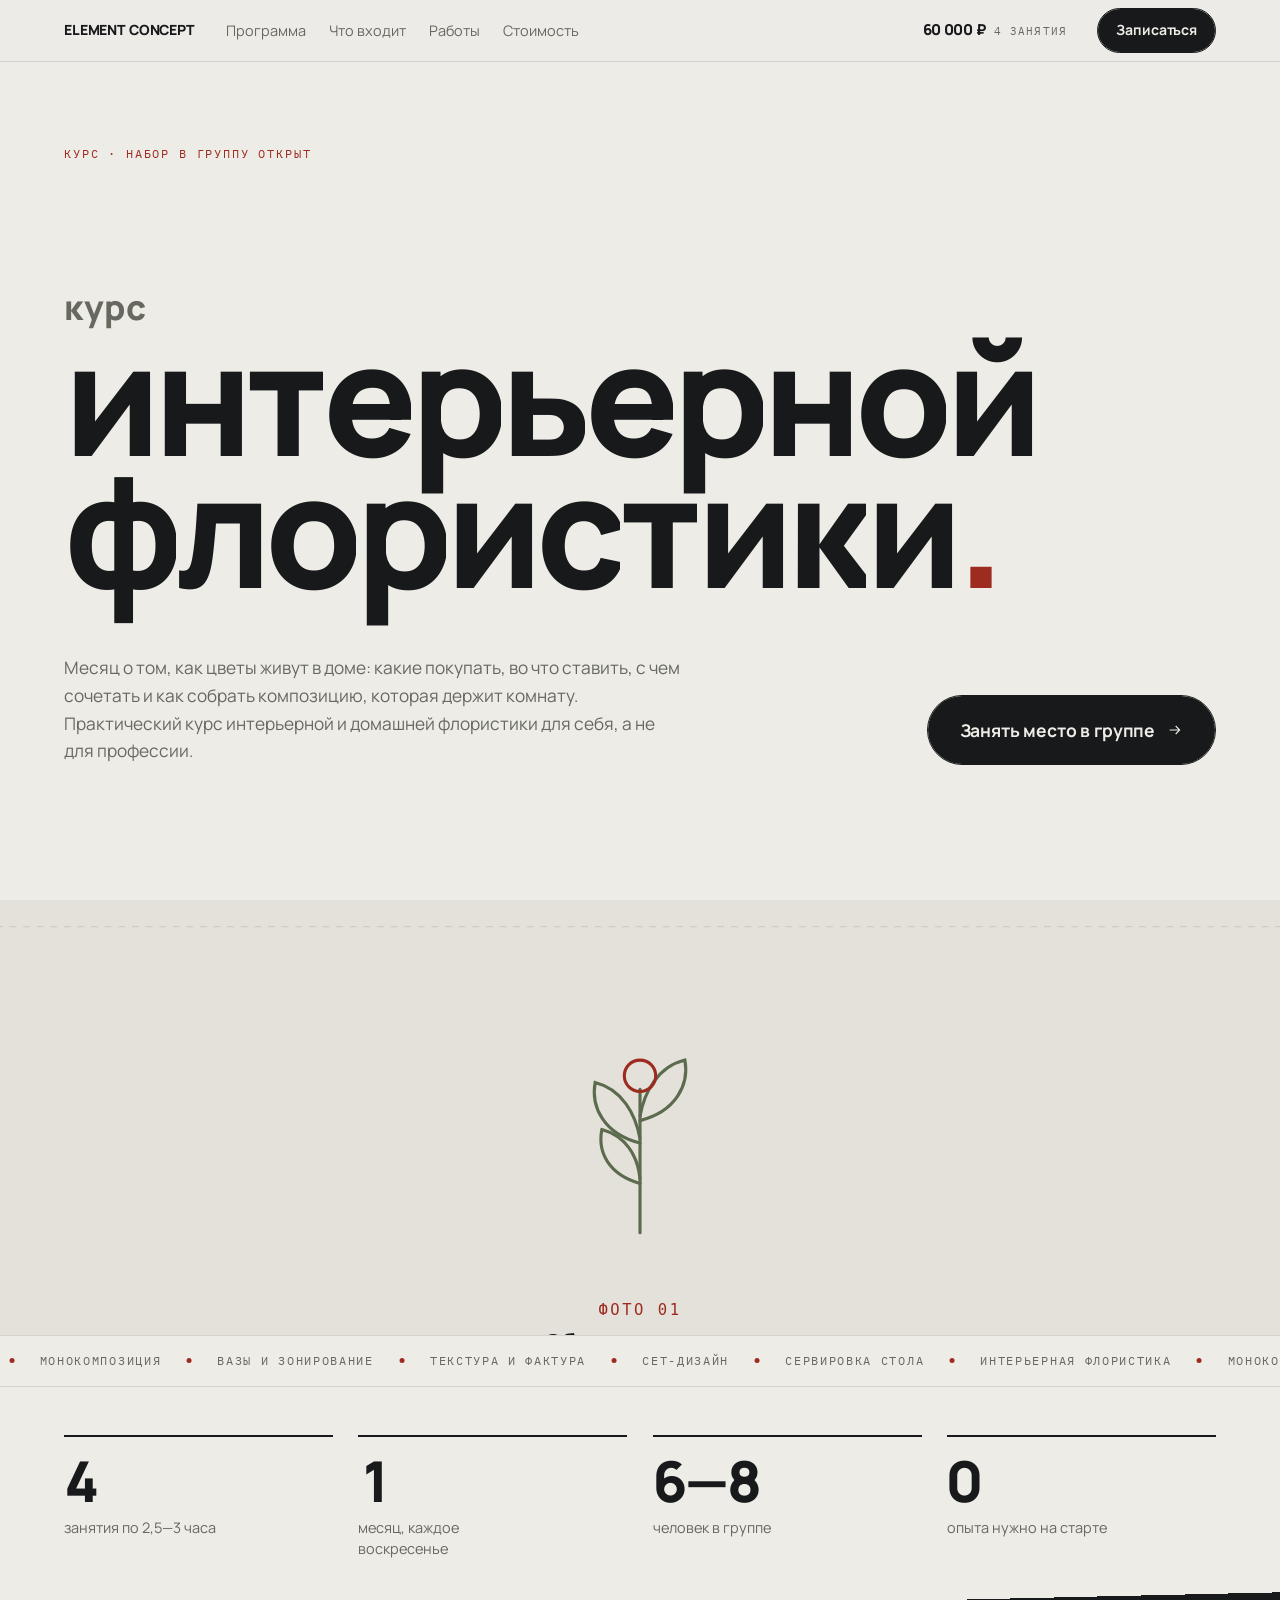
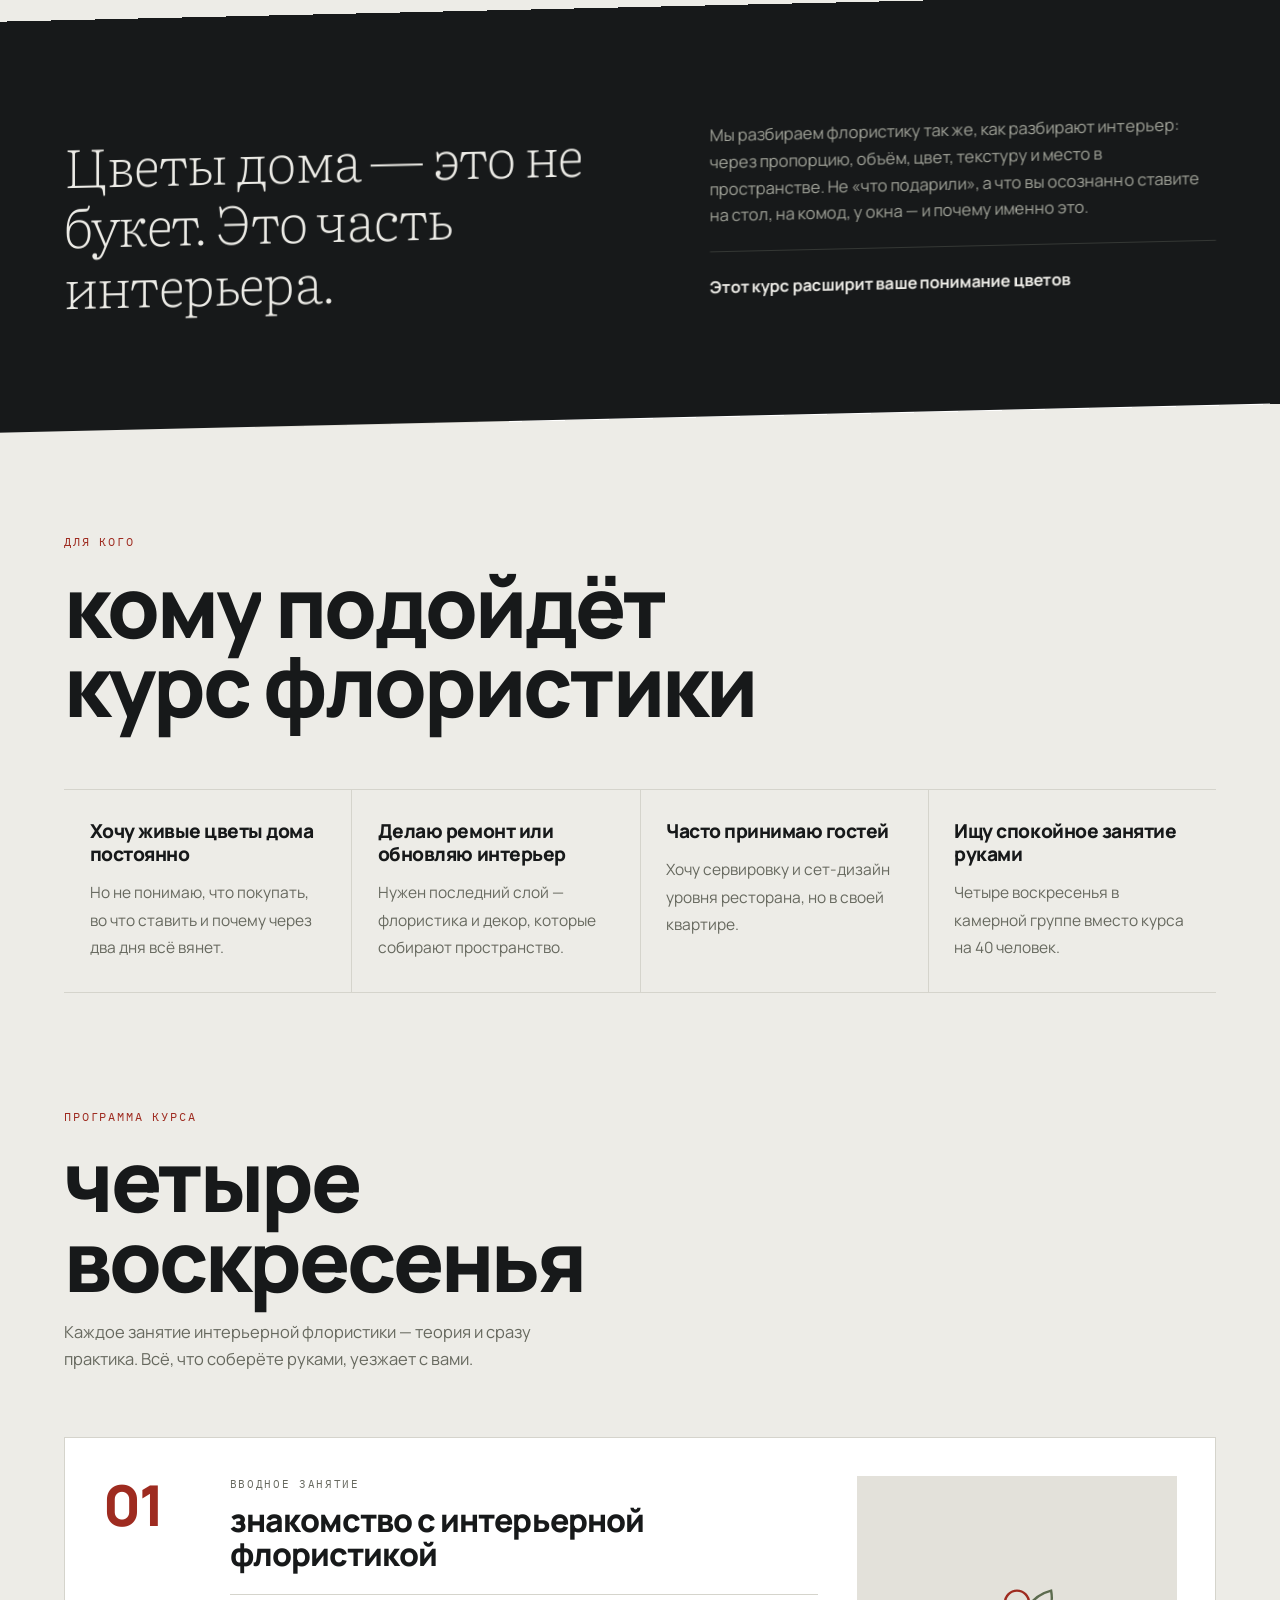
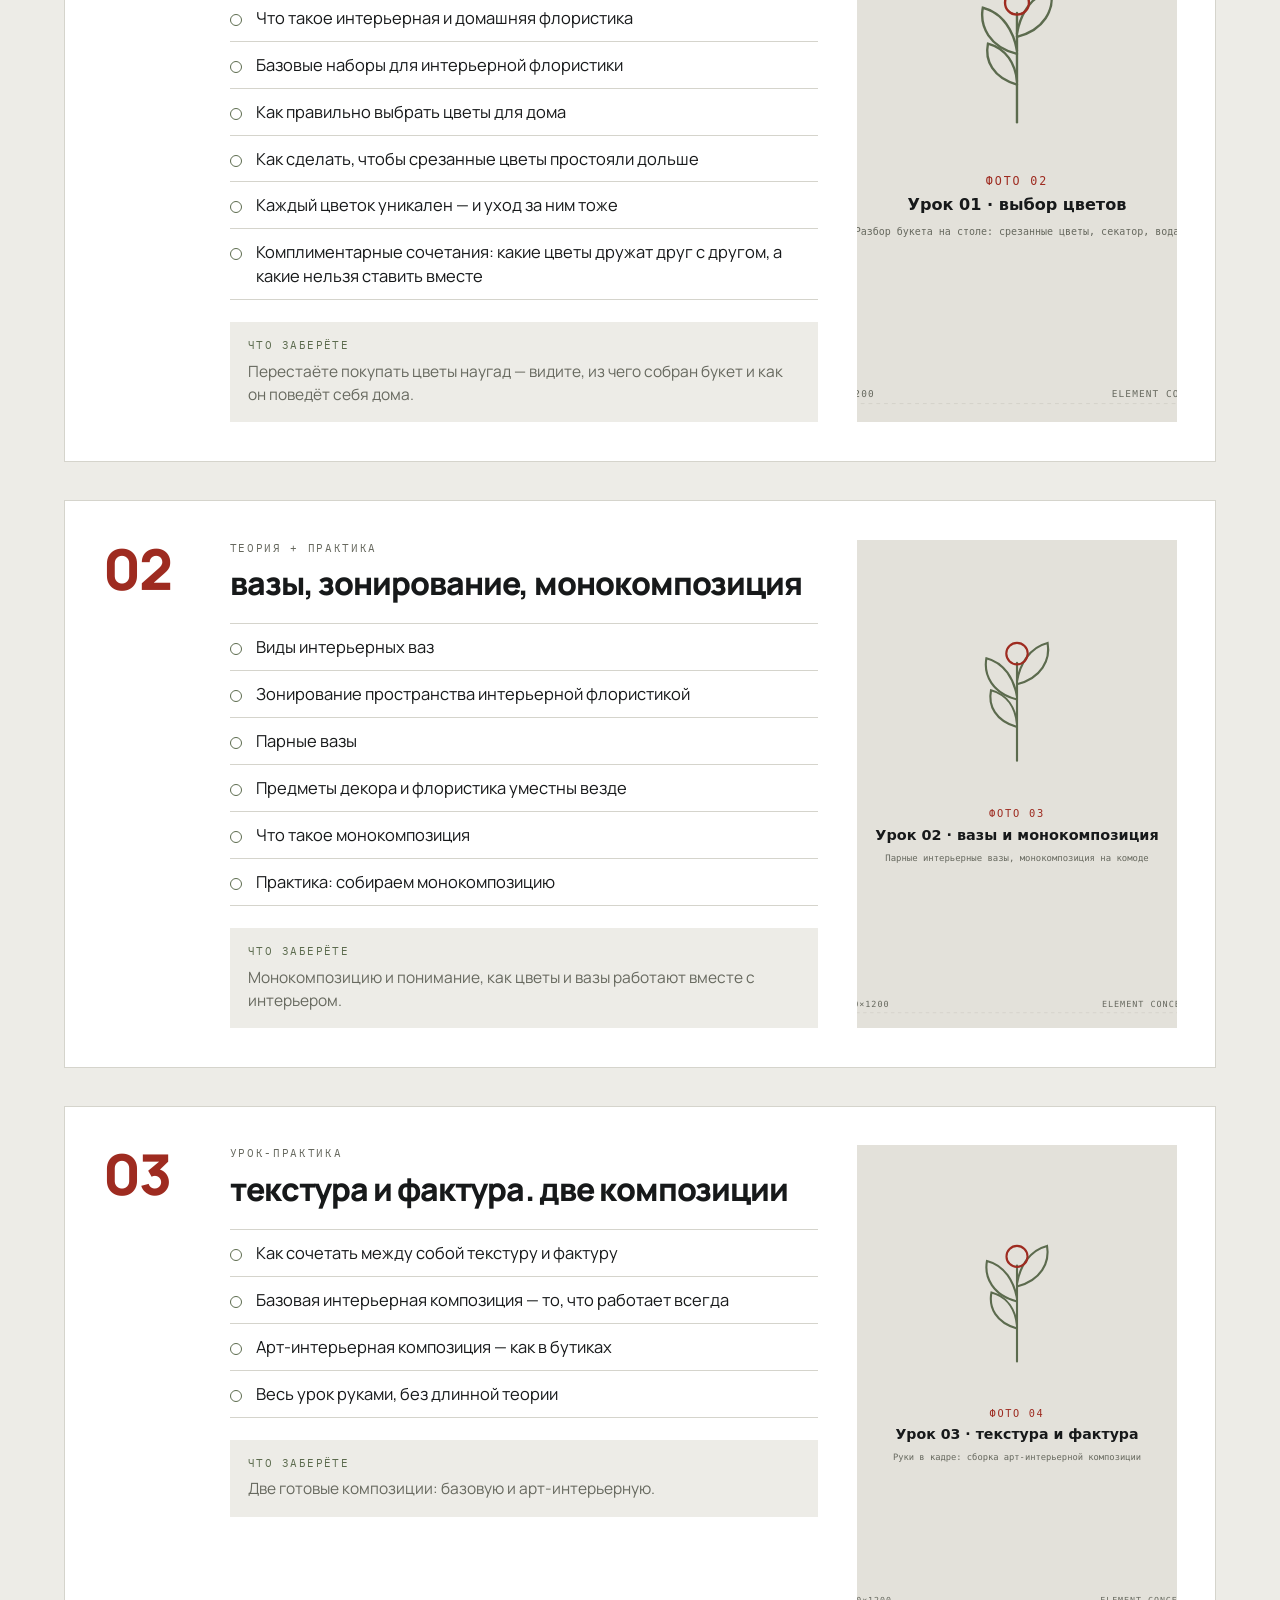
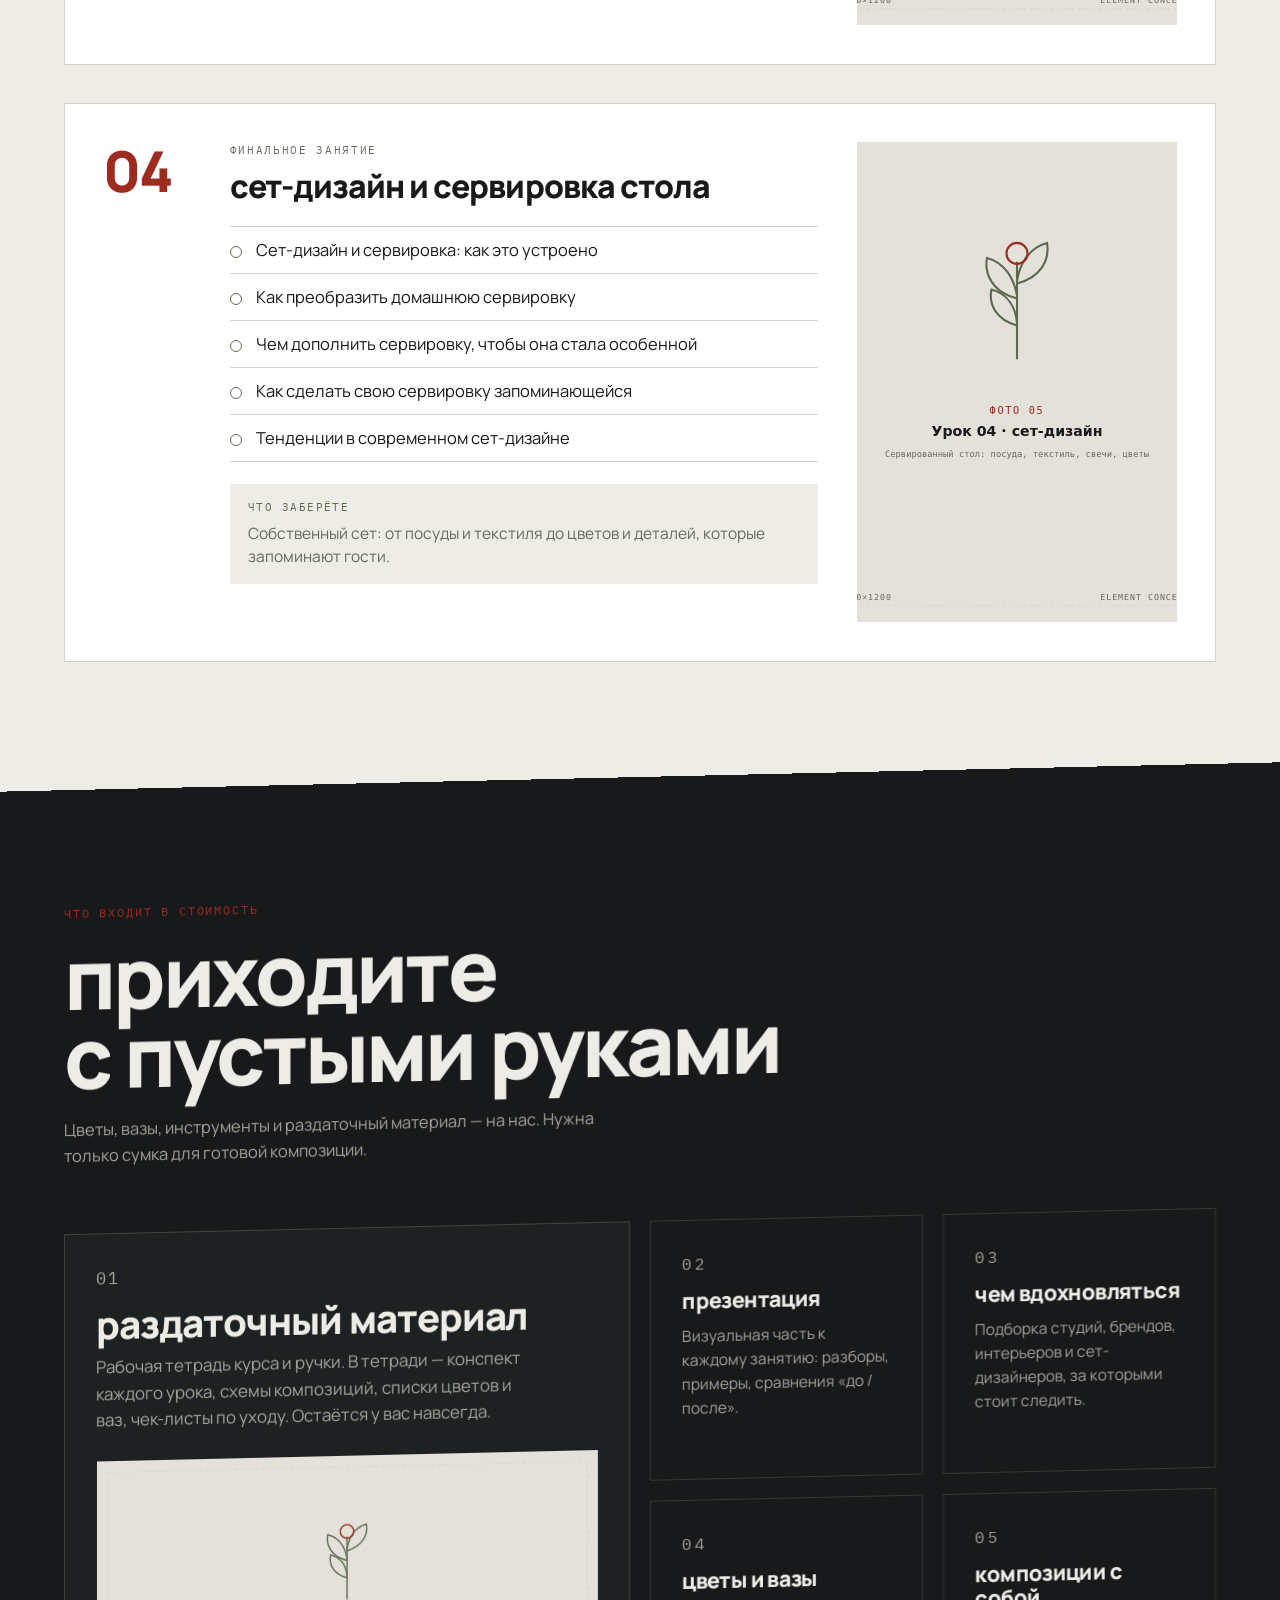
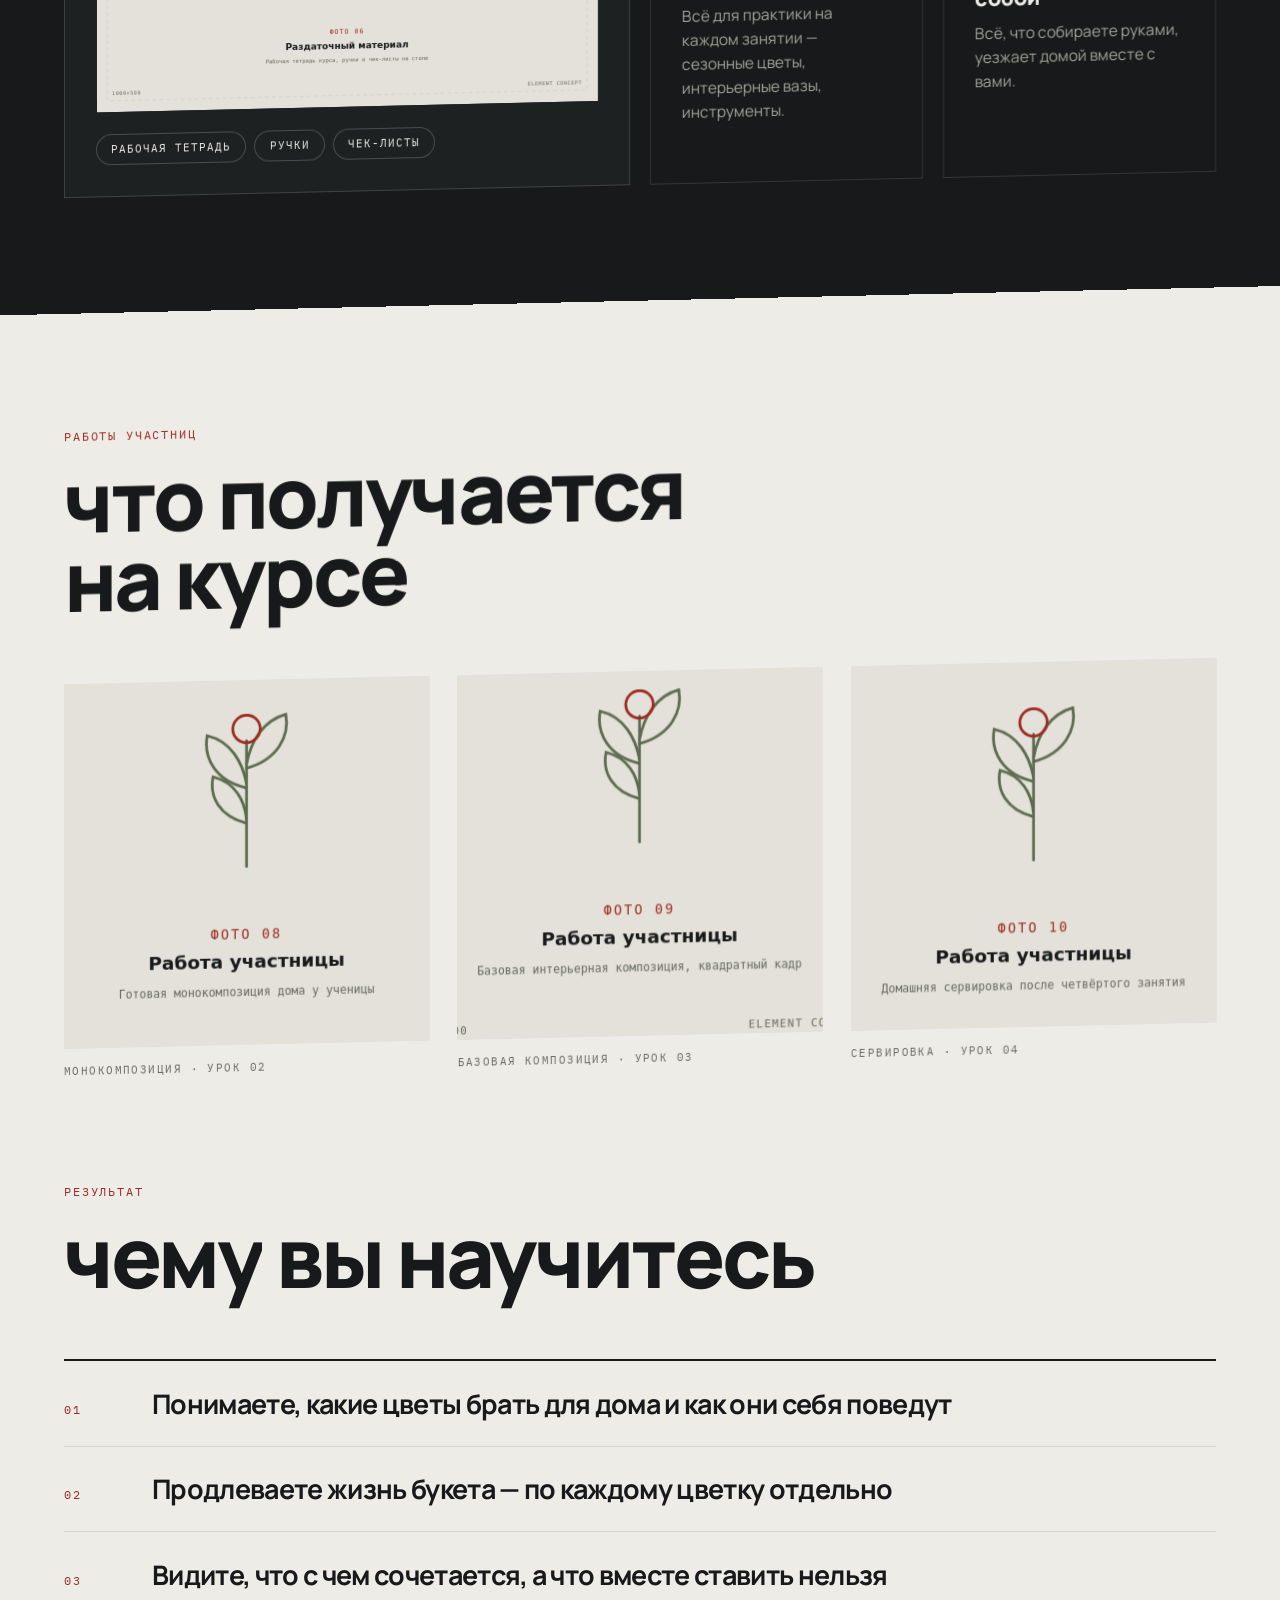
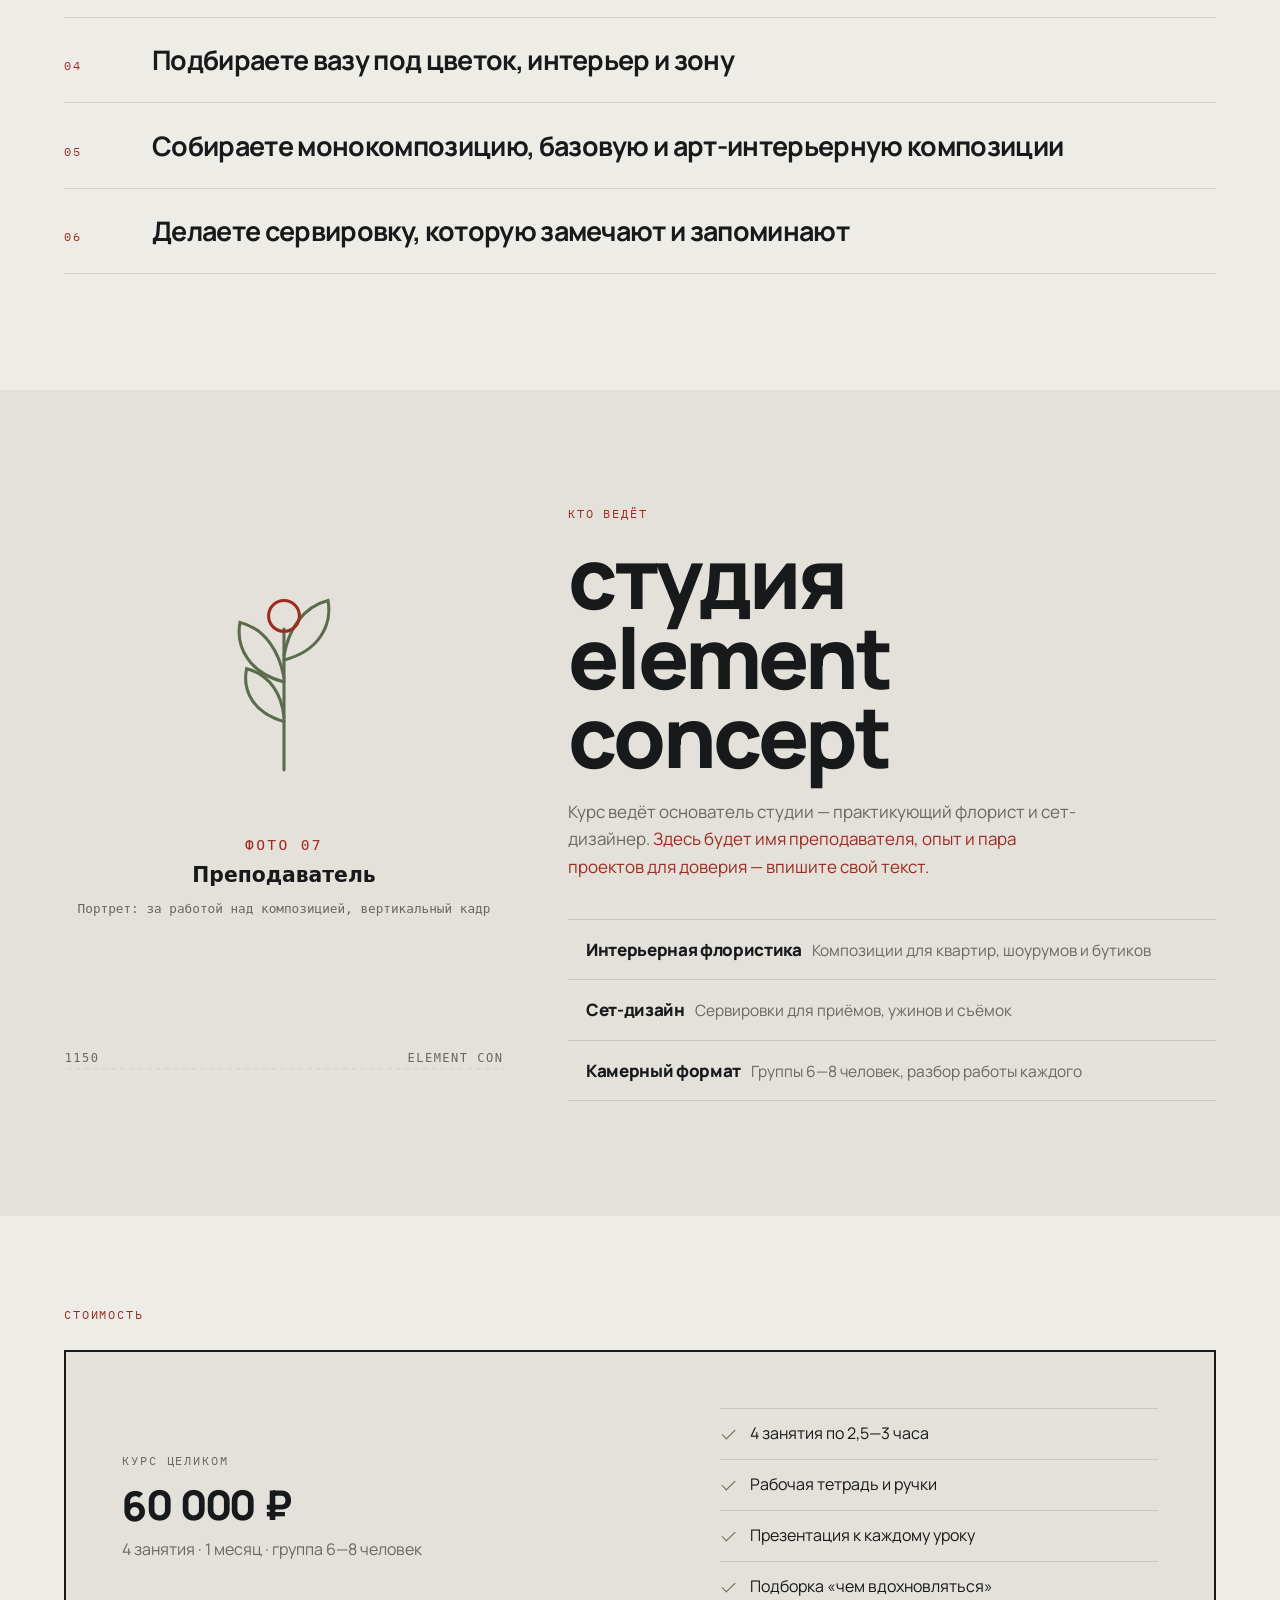
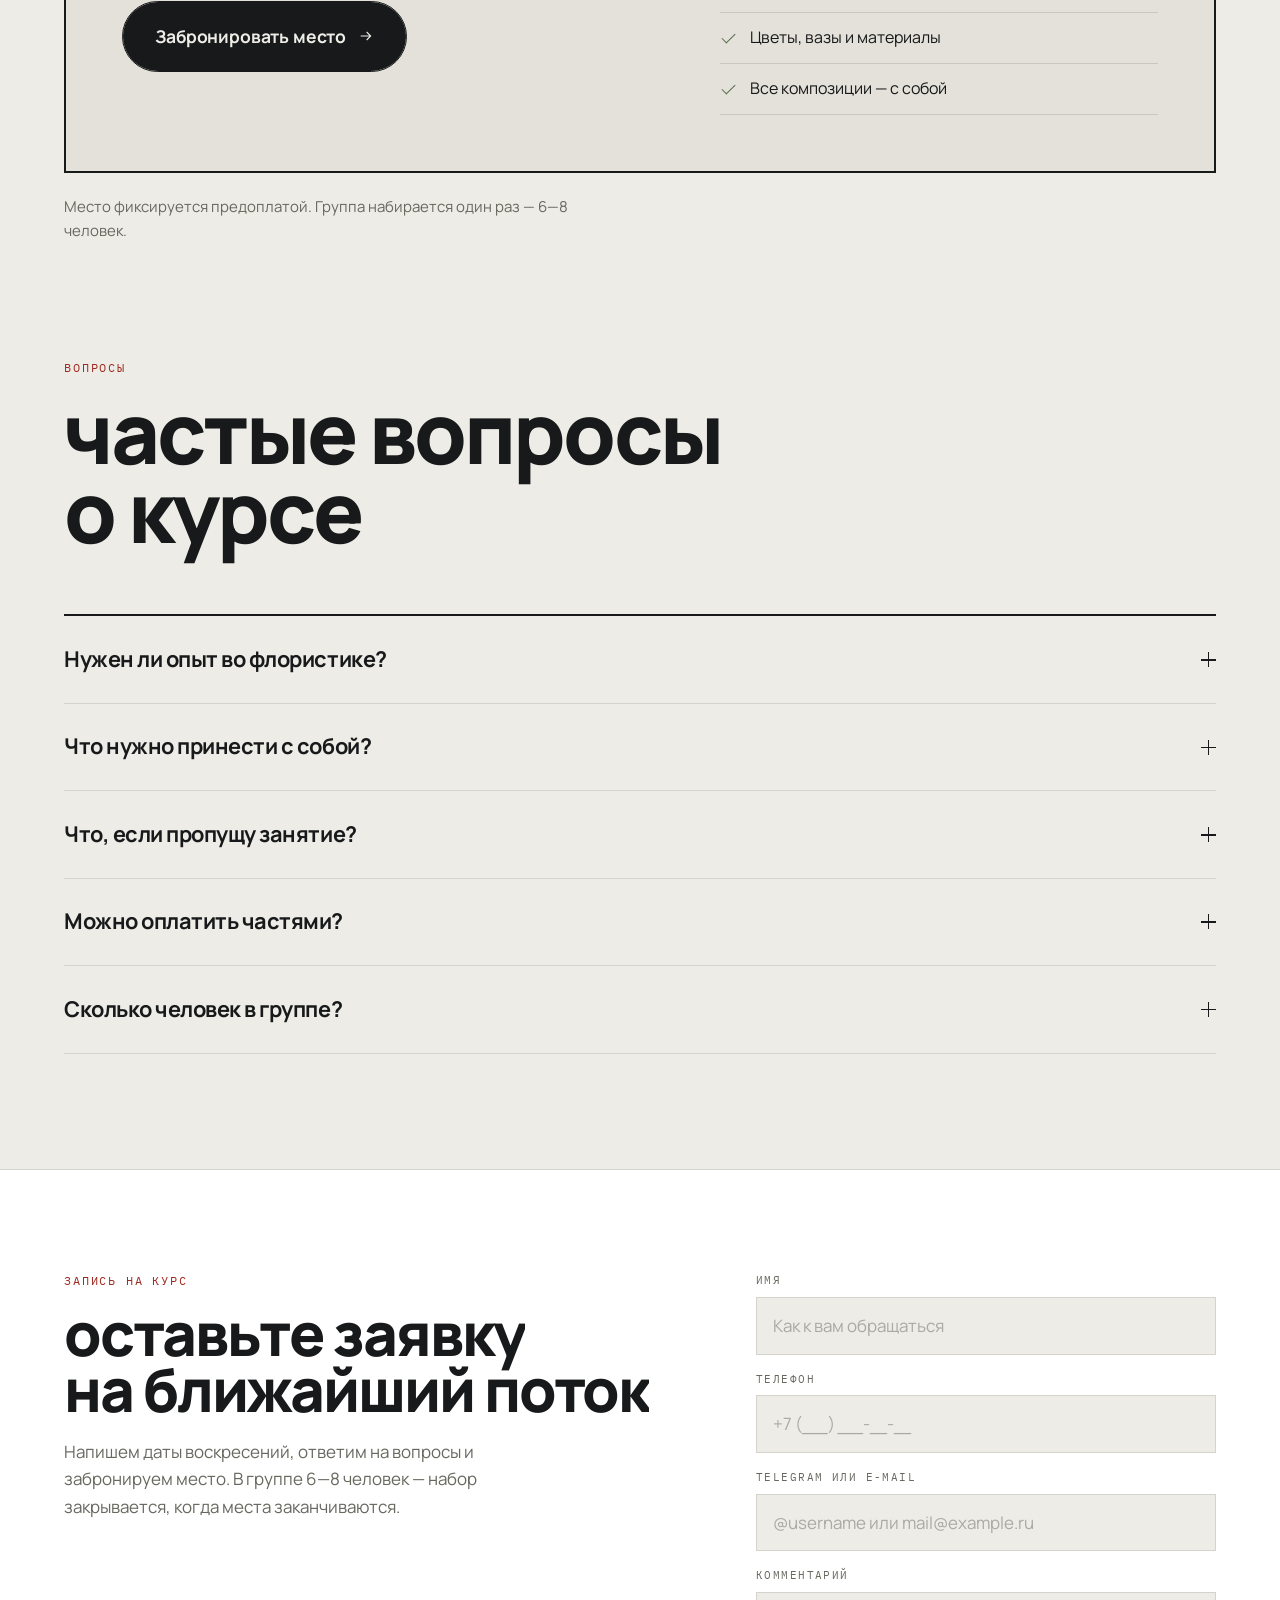
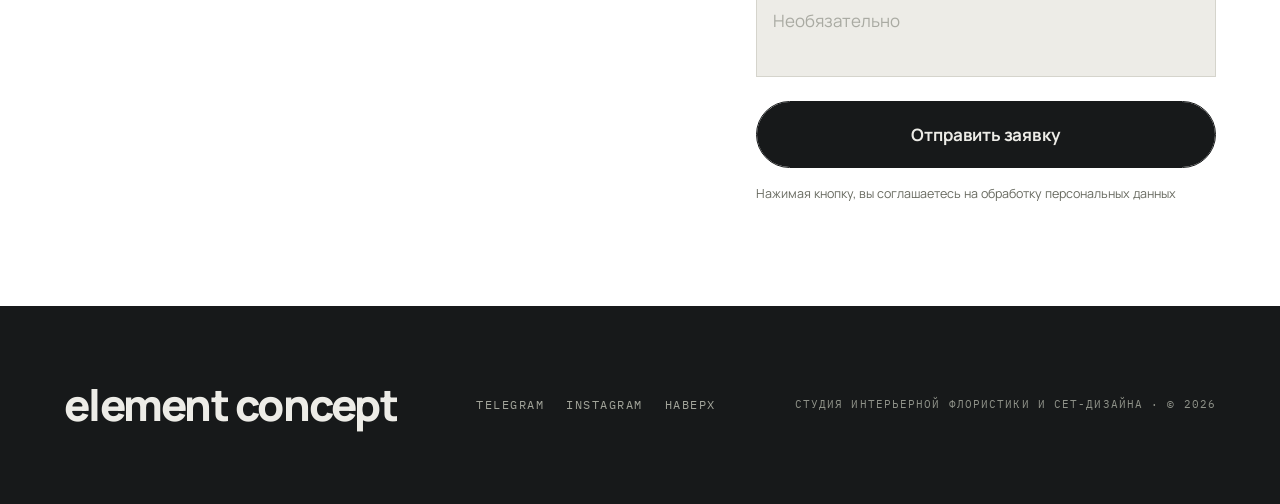
==== commit 04e3ebdc: "Предзагружаю все шрифты первого экрана Speed Index на живом хостинге скакал от 1.0 до 4.0 с: когда н" ====
--- a/docs/index.html
+++ b/docs/index.html
@@ -23,6 +23,8 @@
 
 <link rel="preload" href="fonts/manrope-800.woff2" as="font" type="font/woff2" crossorigin>
 <link rel="preload" href="fonts/manrope-400.woff2" as="font" type="font/woff2" crossorigin>
+<link rel="preload" href="fonts/manrope-700.woff2" as="font" type="font/woff2" crossorigin>
+<link rel="preload" href="fonts/plex-mono-400.woff2" as="font" type="font/woff2" crossorigin>
 <style>@font-face{font-family:'Manrope';font-style:normal;font-weight:400;font-display:swap;src:url('fonts/manrope-400.woff2') format('woff2')}@font-face{font-family:'Manrope';font-style:normal;font-weight:700;font-display:swap;src:url('fonts/manrope-700.woff2') format('woff2')}@font-face{font-family:'Manrope';font-style:normal;font-weight:800;font-display:swap;src:url('fonts/manrope-800.woff2') format('woff2')}@font-face{font-family:'Literata';font-style:normal;font-weight:200;font-display:swap;src:url('fonts/literata-200.woff2') format('woff2')}@font-face{font-family:'IBM Plex Mono';font-style:normal;font-weight:400;font-display:swap;src:url('fonts/plex-mono-400.woff2') format('woff2')}:root{--bone:#EDECE7;--paper:#FFFFFF;--ink:#17191A;--muted:#67695F;--line:#D5D4CC;--red:#9E2B20;--olive:#5C6B4E;--sand:#E3E1DA;--ink-2:#1E2122;--ink-line:#343734;--ink-mute:#A3A59B;--serif:"Literata",Georgia,serif;--sans:"Manrope",system-ui,-apple-system,sans-serif;--mono:"IBM Plex Mono",ui-monospace,monospace;--gutter:clamp(20px,5vw,72px);--maxw:1320px;--bar-h:62px;--ease:cubic-bezier(.2,.8,.25,1);--ease-mask:cubic-bezier(.66,0,.13,1)}*{box-sizing:border-box;margin:0;padding:0}html{scroll-behavior:smooth;-webkit-text-size-adjust:100%}body{background:var(--bone);color:var(--ink);font-family:var(--sans);font-size:17px;line-height:1.62;-webkit-font-smoothing:antialiased;overflow-x:hidden}img{display:block;max-width:100%}picture{display:block}a{color:inherit;text-decoration:none}button{font:inherit;color:inherit;background:none;border:0;cursor:pointer}ul,ol{list-style:none}dl,dt,dd{margin:0}mark{background:none;color:var(--red)}:focus-visible{outline:2px solid var(--red);outline-offset:3px}[hidden]{display:none !important}section[id]{scroll-margin-top:var(--bar-h)}.skip{position:absolute;left:-9999px;z-index:300;background:var(--ink);color:var(--bone);padding:12px 20px;font-size:13px}.skip:focus{left:8px;top:8px}.sr-only{position:absolute;width:1px;height:1px;overflow:hidden;clip:rect(0 0 0 0);white-space:nowrap}.wrap{max-width:var(--maxw);margin-inline:auto;padding-inline:var(--gutter)}.h2{font-weight:800;font-size:clamp(38px,6.6vw,86px);line-height:.94;letter-spacing:-.035em;text-transform:lowercase}.tag{font-family:var(--mono);font-size:11.5px;letter-spacing:.16em;text-transform:uppercase;color:var(--red)}.prog-line{position:fixed;inset:0 0 auto;height:2px;z-index:90;pointer-events:none}.prog-line i{display:block;height:100%;background:var(--red);transform:scaleX(0);transform-origin:0 50%}@supports (animation-timeline:scroll()){.prog-line i{animation:progGrow linear both;animation-timeline:scroll(root block)}@keyframes progGrow{from{transform:scaleX(0)}to{transform:scaleX(1)}}}.rv{opacity:0;transform:translateY(24px);transition:opacity .62s ease,transform .72s var(--ease);transition-delay:calc(var(--i,0)*70ms)}.rv.is-in{opacity:1;transform:none}@property --ps{syntax:"<number>";inherits:false;initial-value:1}.mask{overflow:hidden;position:relative}.mask picture{width:100%;height:100%;overflow:hidden;clip-path:inset(0 0 100% 0);transform:scale(1.06);transition:clip-path .78s var(--ease-mask),transform 1.1s var(--ease)}.mask.is-in picture{clip-path:inset(0 0 0 0);transform:scale(1)}.mask img{width:100%;height:100%;object-fit:cover;will-change:transform;transform:translate3d(0,var(--py,0px),0) scale(calc(var(--pz,1) * var(--ps,1)));transition:--ps .9s var(--ease)}[data-split]{--wd:0ms}.w{display:inline-block;overflow:hidden;vertical-align:top;padding-block:.5em;margin-block:-.5em}.w--b{display:block}.wg{display:inline-block;white-space:nowrap}.w>i{display:inline-block;font-style:normal;transform:translateY(115%);transition:transform .66s var(--ease-mask);transition-delay:var(--wd)}[data-split].is-in .w>i{transform:none}html.js [data-split]:not(.is-split){visibility:hidden}[data-skew]{transform:skewY(var(--skew,0deg));transform-origin:50% 50%;will-change:transform}[data-tilt]{transform:perspective(900px) rotateX(var(--rx,0deg)) rotateY(var(--ry,0deg));transition:transform .45s var(--ease)}.hl{color:color-mix(in srgb,currentColor calc(var(--o,.45)*100%),transparent);transition:color .18s linear}@media (prefers-reduced-motion:reduce){html{scroll-behavior:auto}.rv,.mask picture,.w>i{opacity:1;transform:none;clip-path:none;transition:none}.hl{color:currentColor}[data-tilt],[data-skew]{transform:none}.reel__d b{transition:none}.prog-line i{animation:none}.wk{position:static}}@media (prefers-contrast:more){:root{--muted:#4A4C45;--line:#B4B2A9;--ink-mute:#D2D4CB}.hl{color:currentColor}.btn{border-width:2px}}.bar{position:fixed;inset:0 0 auto;z-index:80;height:var(--bar-h);background:color-mix(in srgb,var(--bone) 90%,transparent);backdrop-filter:blur(12px);border-bottom:1px solid var(--line);transition:transform .5s var(--ease)}.bar.is-hidden{transform:translateY(-101%)}.bar__in{height:100%;max-width:var(--maxw);margin-inline:auto;padding-inline:var(--gutter);display:flex;align-items:center;gap:clamp(14px,2.4vw,34px)}.bar__logo{font-weight:800;font-size:14px;letter-spacing:-.01em;text-transform:uppercase;white-space:nowrap}.bar__nav{display:flex;gap:clamp(14px,1.8vw,26px);font-size:14.5px;color:var(--muted)}.bar__nav a{position:relative;padding-block:3px;transition:color .25s}.bar__nav a::after{content:"";position:absolute;inset:auto 0 0;height:1px;background:var(--ink);transform:scaleX(0);transform-origin:100% 50%;transition:transform .45s var(--ease)}.bar__nav a:hover{color:var(--ink)}.bar__nav a:hover::after{transform:scaleX(1);transform-origin:0 50%}.bar__price{margin-left:auto;display:flex;align-items:baseline;gap:9px;white-space:nowrap}.bar__price b{font-weight:800;font-size:15px;letter-spacing:-.02em}.bar__price span{font-family:var(--mono);font-size:10.5px;letter-spacing:.1em;text-transform:uppercase;color:var(--muted)}.burger{display:none;margin-left:auto;width:32px;height:32px;flex-direction:column;justify-content:center;align-items:flex-end;gap:6px}.burger i{width:20px;height:2px;background:var(--ink);transition:transform .35s var(--ease)}.burger[aria-expanded="true"] i:first-child{transform:translateY(4px) rotate(45deg)}.burger[aria-expanded="true"] i:last-child{transform:translateY(-4px) rotate(-45deg)}.menu{position:fixed;inset:var(--bar-h) 0 auto;z-index:79;background:var(--bone);border-bottom:1px solid var(--line);padding:14px var(--gutter) 26px;display:flex;flex-direction:column}.menu a{font-weight:800;font-size:26px;letter-spacing:-.03em;text-transform:lowercase;padding-block:11px;border-bottom:1px solid var(--line)}.menu a:last-child{border:0;color:var(--red)}@media (max-width:900px){.bar__nav,.bar .btn--s{display:none}.bar__price{margin-left:auto}.burger{display:flex;margin-left:14px}}.btn{position:relative;display:inline-flex;align-items:center;justify-content:center;gap:12px;color:var(--bone);font-weight:700;letter-spacing:-.01em;padding:16px 26px;border:1.5px solid var(--ink);border-radius:100px;overflow:hidden;isolation:isolate;transition:color .4s var(--ease),gap .35s var(--ease),transform .3s var(--ease)}.btn::before{content:"";position:absolute;inset:0;z-index:-1;background:var(--ink);transform:translateY(0);transition:transform .5s var(--ease-mask)}.btn:hover{color:var(--ink);gap:18px}.btn:hover::before{transform:translateY(101%)}.btn svg{flex:none;transition:transform .4s var(--ease)}.btn:hover svg{transform:translateX(4px)}.btn--s{padding:10px 18px;font-size:14px}.btn--big{padding:20px 32px;font-size:17.5px}.btn--wide{width:100%;padding-block:19px}.cover{padding-top:var(--bar-h)}.cover__top{min-height:calc(100svh - var(--bar-h));display:flex;flex-direction:column;justify-content:center;padding-block:clamp(32px,5vw,72px)}.cover__h{font-weight:800;font-size:clamp(56px,12.2vw,190px);line-height:.85;letter-spacing:-.045em;text-transform:lowercase;margin:clamp(18px,2.4vw,34px) 0 clamp(32px,4.5vw,60px)}.cover__h .dot{color:var(--red)}.cover__h-sm{display:block;font-size:.22em;letter-spacing:.02em;color:var(--muted);margin-bottom:.28em}.cover__row{display:flex;align-items:flex-end;justify-content:space-between;gap:clamp(24px,4vw,60px);flex-wrap:wrap;padding-bottom:clamp(30px,4vw,52px)}.cover__lead{max-width:56ch;font-size:clamp(17px,1.35vw,20px);color:var(--muted)}.cover__strip{height:clamp(240px,34vw,460px)}.mq{overflow:hidden;border-block:1px solid var(--line);padding-block:15px}.mq__row{display:flex;align-items:center;gap:clamp(18px,2vw,30px);width:max-content;will-change:transform}.mq__row span{font-family:var(--mono);font-size:12px;letter-spacing:.14em;text-transform:uppercase;color:var(--muted);white-space:nowrap}.mq__row i{flex:none;width:5px;height:5px;border-radius:50%;background:var(--red)}.stats{display:grid;grid-template-columns:repeat(4,1fr);gap:clamp(16px,2vw,32px);padding-block:clamp(30px,4vw,48px)}.stats>div{border-top:2px solid var(--ink);padding-top:16px}.stats dt{font-weight:800;font-size:clamp(34px,4.4vw,62px);line-height:1;letter-spacing:-.045em;font-variant-numeric:tabular-nums}.stats dd{margin-top:8px;font-size:14.5px;line-height:1.45;color:var(--muted);max-width:20ch}@media (max-width:900px){.stats{grid-template-columns:repeat(2,1fr)}}.say{background:var(--ink);color:var(--bone);padding-block:clamp(64px,9vw,132px)}.say__in{display:grid;grid-template-columns:minmax(0,1.15fr) minmax(0,1fr);gap:clamp(30px,5vw,80px);align-items:end}.say__q{font-family:var(--serif);font-weight:200;font-size:clamp(30px,4.2vw,62px);line-height:1.12;letter-spacing:-.015em}.say__txt p{color:var(--ink-mute);font-size:16.5px}.say__sig{margin-top:22px;padding-top:22px;border-top:1px solid var(--ink-line);color:var(--bone) !important;font-weight:700;letter-spacing:-.01em}@media (max-width:900px){.say__in{grid-template-columns:1fr}}.head{margin-bottom:clamp(36px,5vw,68px);max-width:900px}.head .h2{margin:14px 0 0}.head__note{margin-top:20px;max-width:54ch;color:var(--muted);font-size:16.5px}.head--inv .head__note{color:var(--ink-mute)}.who{padding-block:clamp(64px,9vw,132px)}.who__list{display:grid;grid-template-columns:repeat(4,1fr);gap:1px;background:var(--line);border-block:1px solid var(--line)}.who__list li{background:var(--bone);padding:clamp(22px,2.4vw,32px) clamp(18px,2vw,26px);transition:background .4s var(--ease),transform .5s var(--ease)}.who__list li:hover{background:var(--paper)}.who__list b{display:block;font-weight:800;font-size:clamp(17px,1.5vw,21px);line-height:1.2;letter-spacing:-.025em;margin-bottom:12px}.who__list span{color:var(--muted);font-size:15.5px;line-height:1.5}@media (max-width:1000px){.who__list{grid-template-columns:repeat(2,1fr)}}@media (max-width:600px){.who__list{grid-template-columns:1fr}}.prog{padding-bottom:clamp(64px,9vw,132px)}.weeks{display:flex;flex-direction:column;gap:clamp(20px,2.6vw,34px)}.wk{display:grid;grid-template-columns:88px minmax(0,1fr) minmax(0,320px);gap:clamp(20px,3vw,44px);align-items:start;background:var(--paper);border:1px solid var(--line);padding:clamp(24px,3vw,44px);transition:border-color .4s var(--ease)}.wk:hover{border-color:var(--ink)}.wk__rail{padding-top:6px}.wk__no{display:block;font-weight:800;font-size:clamp(40px,4.4vw,64px);line-height:.8;letter-spacing:-.05em;color:var(--red);position:sticky;top:calc(var(--bar-h) + 24px)}.wk__kicker{font-family:var(--mono);font-size:11px;letter-spacing:.15em;text-transform:uppercase;color:var(--muted)}.wk__t{font-weight:800;font-size:clamp(22px,2.5vw,36px);line-height:1.06;letter-spacing:-.03em;margin:10px 0 22px}.wk__list{border-top:1px solid var(--line)}.wk__list li{position:relative;padding:11px 0 11px 26px;border-bottom:1px solid var(--line);font-size:16.5px;line-height:1.45}.wk__list li::before{content:"";position:absolute;left:0;top:19px;width:10px;height:10px;border:1.5px solid var(--olive);border-radius:50%;transition:background .3s var(--ease)}.wk:hover .wk__list li::before{background:var(--olive)}.wk__out{margin-top:22px;padding:16px 18px;background:var(--bone);font-size:15.5px;line-height:1.5;color:var(--muted)}.wk__out span{display:block;font-family:var(--mono);font-size:10.5px;letter-spacing:.14em;text-transform:uppercase;color:var(--olive);margin-bottom:6px}.wk__img{align-self:stretch;min-height:260px}.wk:hover .wk__img img{--ps:1.05}@media (min-width:1081px) and (min-height:820px){.weeks{gap:clamp(26px,3vw,44px)}.wk{position:sticky;top:calc(var(--bar-h) + 20px + var(--n,0)*14px)}}.mask--side picture{clip-path:inset(0 100% 0 0)}.mask--side.is-in picture{clip-path:inset(0 0 0 0)}@media (max-width:1080px){.wk{grid-template-columns:70px minmax(0,1fr)}.wk__img{grid-column:1/-1;aspect-ratio:16/7;min-height:0;margin-top:6px}.wk__no{position:static}}@media (max-width:640px){.wk{grid-template-columns:1fr;gap:16px}.wk__no{font-size:38px}}.kit{background:var(--ink);color:var(--bone);padding-block:clamp(64px,9vw,132px)}.kit__grid{display:grid;grid-template-columns:repeat(4,1fr);gap:clamp(14px,1.6vw,22px)}.kit__hero,.kit__i{border:1px solid var(--ink-line);padding:clamp(22px,2.4vw,34px);display:flex;flex-direction:column;transition:background .45s var(--ease)}.kit__hero:hover,.kit__i:hover{background:var(--ink-2)}.kit__hero{grid-column:span 2;grid-row:span 2;background:var(--ink-2);border-color:#3F4340}.kit__no{font-family:var(--mono);font-size:11.5px;letter-spacing:.16em;color:var(--olive)}.kit__hero h3,.kit__i h3{font-weight:800;letter-spacing:-.028em;margin:14px 0 10px}.kit__hero h3{font-size:clamp(26px,3vw,42px);line-height:1.02}.kit__i h3{font-size:clamp(19px,1.7vw,25px);line-height:1.1}.kit__hero p,.kit__i p{color:var(--ink-mute);font-size:15.5px;line-height:1.55}.kit__hero p{font-size:17px;max-width:44ch}.kit__pic{margin-top:auto;padding-top:28px;flex:none}.kit__pic picture{aspect-ratio:16/8;height:auto}.chips{display:flex;flex-wrap:wrap;gap:8px;padding-top:22px}.chips li{border:1px solid #4A4E4A;border-radius:100px;padding:6px 14px;font-family:var(--mono);font-size:10.5px;letter-spacing:.1em;text-transform:uppercase}@media (max-width:1000px){.kit__grid{grid-template-columns:repeat(2,1fr)}.kit__hero{grid-column:span 2;grid-row:auto}}@media (max-width:560px){.kit__grid{grid-template-columns:1fr}.kit__hero{grid-column:auto}}.works{padding-block:clamp(64px,9vw,132px)}.works__grid{display:grid;grid-template-columns:repeat(3,1fr);gap:clamp(16px,2.2vw,30px)}.work picture{aspect-ratio:1/1;height:auto}.work:hover img{--ps:1.06}.work figcaption{margin-top:14px;font-family:var(--mono);font-size:11px;letter-spacing:.13em;text-transform:uppercase;color:var(--muted)}.works .mask{overflow:visible}@media (max-width:760px){.works__grid{grid-template-columns:1fr}}.res{padding-bottom:clamp(64px,9vw,132px)}.res__list{border-top:2px solid var(--ink)}.res__list li{display:grid;grid-template-columns:74px minmax(0,1fr);gap:14px;align-items:baseline;padding-block:clamp(16px,2vw,26px);border-bottom:1px solid var(--line);font-weight:700;font-size:clamp(18px,2.1vw,30px);line-height:1.24;letter-spacing:-.025em;transition:padding-left .4s var(--ease)}.res__list li:hover{padding-left:12px}.res__list span{font-family:var(--mono);font-size:12px;font-weight:400;letter-spacing:.14em;color:var(--red)}@media (max-width:560px){.res__list li{grid-template-columns:1fr;gap:4px}}.tut{background:var(--sand);padding-block:clamp(64px,9vw,132px)}.tut__in{display:grid;grid-template-columns:minmax(0,440px) minmax(0,1fr);gap:clamp(30px,5vw,80px);align-items:center}.tut__img{aspect-ratio:4/5}.tut__txt .h2{margin:14px 0 22px}.tut__lead{max-width:52ch;color:var(--muted);font-size:17px}.tut__facts{margin-top:clamp(26px,3vw,40px);display:grid;gap:1px;background:#C9C7BF;border-block:1px solid #C9C7BF}.tut__facts li{background:var(--sand);padding:16px 0 16px 18px}.tut__facts b{font-weight:800;letter-spacing:-.02em;margin-right:10px}.tut__facts span{color:var(--muted);font-size:15.5px}@media (max-width:900px){.tut__in{grid-template-columns:1fr}}.price{padding-bottom:clamp(64px,9vw,132px);padding-top:clamp(48px,7vw,100px)}.price .head{margin-bottom:clamp(18px,2vw,26px)}.tick{display:grid;grid-template-columns:minmax(0,1.25fr) minmax(0,1fr);gap:clamp(28px,4vw,64px);align-items:center;background:var(--sand);border:2px solid var(--ink);padding:clamp(30px,4.4vw,64px)}.tick__kick{font-family:var(--mono);font-size:11.5px;letter-spacing:.16em;text-transform:uppercase;color:var(--muted)}.tick__n{font-weight:800;font-size:clamp(58px,10vw,140px);line-height:.84;letter-spacing:-.055em;margin:14px 0 12px;display:flex;align-items:baseline;gap:.08em;font-variant-numeric:tabular-nums}.reel{display:flex;align-items:baseline}.reel__d{display:inline-block;overflow:hidden;height:1em;line-height:1;font-style:normal;vertical-align:bottom}.reel__d b{display:block;font-weight:inherit;white-space:pre;transform:translateY(calc(var(--to,0)*-1em));transition:transform 1.5s var(--ease-mask);transition-delay:var(--wd,0ms)}.reel__gap{display:inline-block;font-style:normal;width:.26em}.tick__n i{font-style:normal;font-size:.32em;letter-spacing:-.02em}.tick__sub{color:var(--muted);font-size:16px;margin-bottom:clamp(24px,3vw,38px)}.tick__r li{position:relative;padding:12px 0 12px 30px;border-bottom:1px solid #C9C7BF;font-size:16px}.tick__r li:first-child{border-top:1px solid #C9C7BF}.tick__r li::before{content:"";position:absolute;left:2px;top:20px;width:12px;height:6px;border-left:1.6px solid var(--olive);border-bottom:1.6px solid var(--olive);transform:rotate(-45deg)}.price__note{margin-top:22px;color:var(--muted);font-size:15px;max-width:60ch}@media (max-width:900px){.tick{grid-template-columns:1fr}}.faq{padding-bottom:clamp(64px,9vw,132px)}.faq__list{border-top:2px solid var(--ink)}.qa{border-bottom:1px solid var(--line)}.qa h3{font:inherit}.qa__bar{width:100%;display:flex;align-items:center;justify-content:space-between;gap:24px;padding-block:clamp(18px,2vw,26px);text-align:left;font-weight:700;font-size:clamp(17px,1.7vw,24px);letter-spacing:-.022em;transition:color .25s,padding-left .4s var(--ease)}.qa__bar:hover{color:var(--red);padding-left:10px}.sign{position:relative;flex:none;width:15px;height:15px}.sign::before,.sign::after{content:"";position:absolute;background:currentColor;transition:transform .45s var(--ease)}.sign::before{inset:7px 0 auto;height:1.5px}.sign::after{inset:0 6.75px auto;width:1.5px;height:100%}.qa.is-open .sign::after{transform:scaleY(0)}.qa.is-open .sign::before{transform:rotate(180deg)}.qa__body{display:grid;grid-template-rows:0fr;transition:grid-template-rows .5s var(--ease)}.qa.is-open .qa__body{grid-template-rows:1fr}.qa__in{overflow:hidden;min-height:0}.qa__in p{padding-bottom:clamp(18px,2.2vw,28px);max-width:64ch;color:var(--muted);font-size:16.5px}.form{background:var(--paper);border-top:1px solid var(--line);padding-block:clamp(56px,8vw,116px)}.form__in{display:grid;grid-template-columns:minmax(0,1fr) minmax(0,460px);gap:clamp(32px,5vw,80px);align-items:start}.form__l .h2{margin:14px 0 20px;font-size:clamp(34px,4.8vw,60px)}.form__note{color:var(--muted);max-width:46ch}.form__r{display:flex;flex-direction:column;gap:16px}.fld span{display:block;font-family:var(--mono);font-size:11px;letter-spacing:.13em;text-transform:uppercase;color:var(--muted);margin-bottom:7px}.fld input,.fld textarea{width:100%;background:var(--bone);border:1px solid var(--line);padding:14px 16px;font:inherit;color:var(--ink);resize:none;transition:border-color .25s}.fld input::placeholder,.fld textarea::placeholder{color:#A9AAA2}.fld input:focus,.fld textarea:focus{outline:0;border-color:var(--ink)}.form__pd{font-size:12.5px;line-height:1.55;color:var(--muted)}@media (max-width:900px){.form__in{grid-template-columns:1fr}}.foot{background:var(--ink);color:var(--bone);padding-block:clamp(40px,5vw,64px)}.foot__in{display:flex;align-items:center;justify-content:space-between;gap:24px;flex-wrap:wrap}.foot__mark{font-weight:800;font-size:clamp(24px,3.4vw,46px);letter-spacing:-.04em}.foot__links{display:flex;gap:22px}.foot__links a{font-family:var(--mono);font-size:11.5px;letter-spacing:.13em;text-transform:uppercase;color:var(--ink-mute);transition:color .25s}.foot__links a:hover{color:var(--bone)}.foot__c{font-family:var(--mono);font-size:11px;letter-spacing:.1em;text-transform:uppercase;color:#8F9289}.dock{position:fixed;inset:auto 0 0;z-index:75;display:flex;align-items:center;justify-content:space-between;gap:18px;background:var(--ink);color:var(--bone);padding:12px var(--gutter);transform:translateY(100%);transition:transform .45s var(--ease)}.dock.is-on{transform:none}.dock b{font-weight:800;font-size:17px;letter-spacing:-.02em}.dock span{display:block;font-family:var(--mono);font-size:10px;letter-spacing:.1em;text-transform:uppercase;color:var(--ink-mute)}.dock .btn{border-color:var(--bone);color:var(--ink)}.dock .btn::before{background:var(--bone)}.dock .btn:hover{color:var(--bone)}@media (min-width:901px){.dock{display:none}}@media (max-width:900px){.foot{padding-bottom:calc(clamp(40px,5vw,64px) + 72px)}}@media print{.bar,.menu,.dock,.prog-line,.mq,.form__r,.skip{display:none !important}*{background:#fff !important;color:#000 !important;box-shadow:none !important}body{font-size:11pt;line-height:1.45}.cover__top{min-height:0}.cover__h{font-size:34pt}.h2{font-size:20pt}.wk{position:static;break-inside:avoid;border:1px solid #999}.qa__body{grid-template-rows:1fr}.qa__in{overflow:visible}.mask,.cover__strip,.wk__img,.work,.tut__img,.kit__pic{display:none}a[href^="http"]::after{content:" (" attr(href) ")";font-size:9pt}}</style>
 
 <script>document.documentElement.classList.add('js')</script>
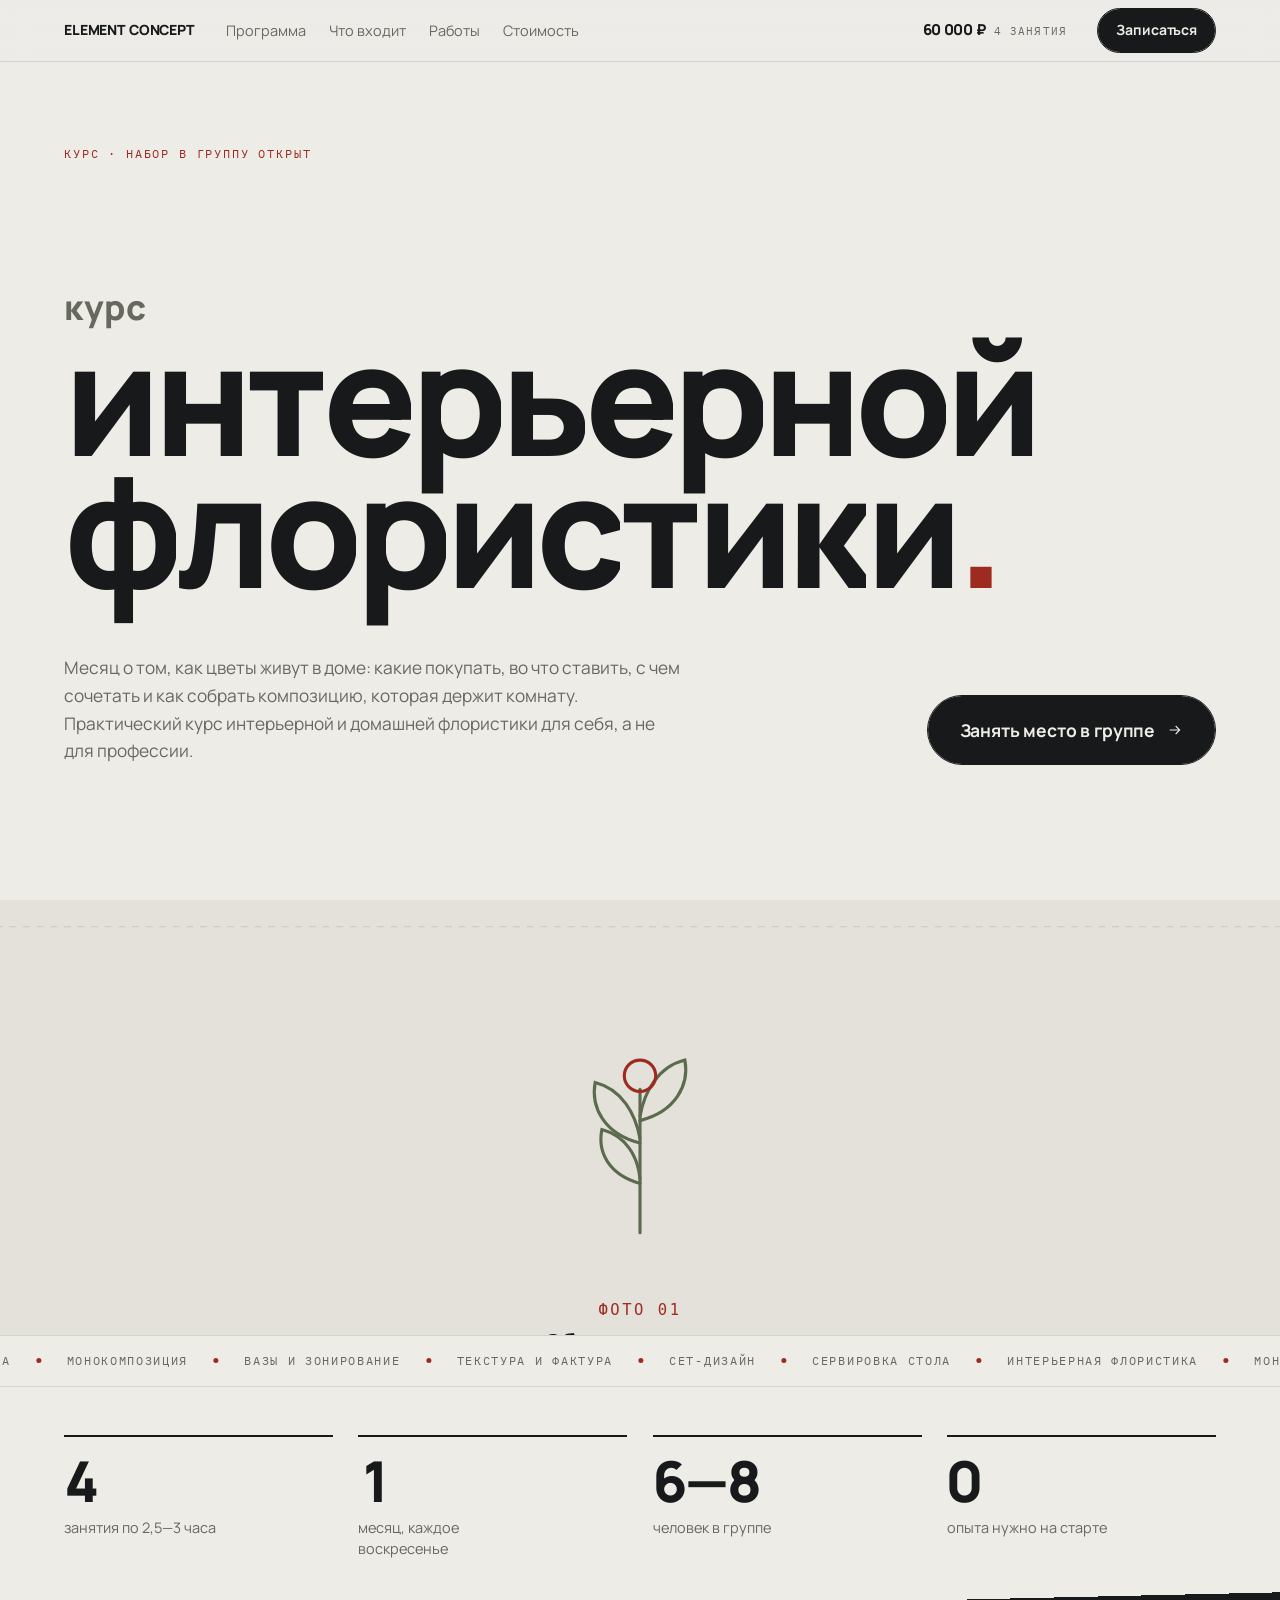
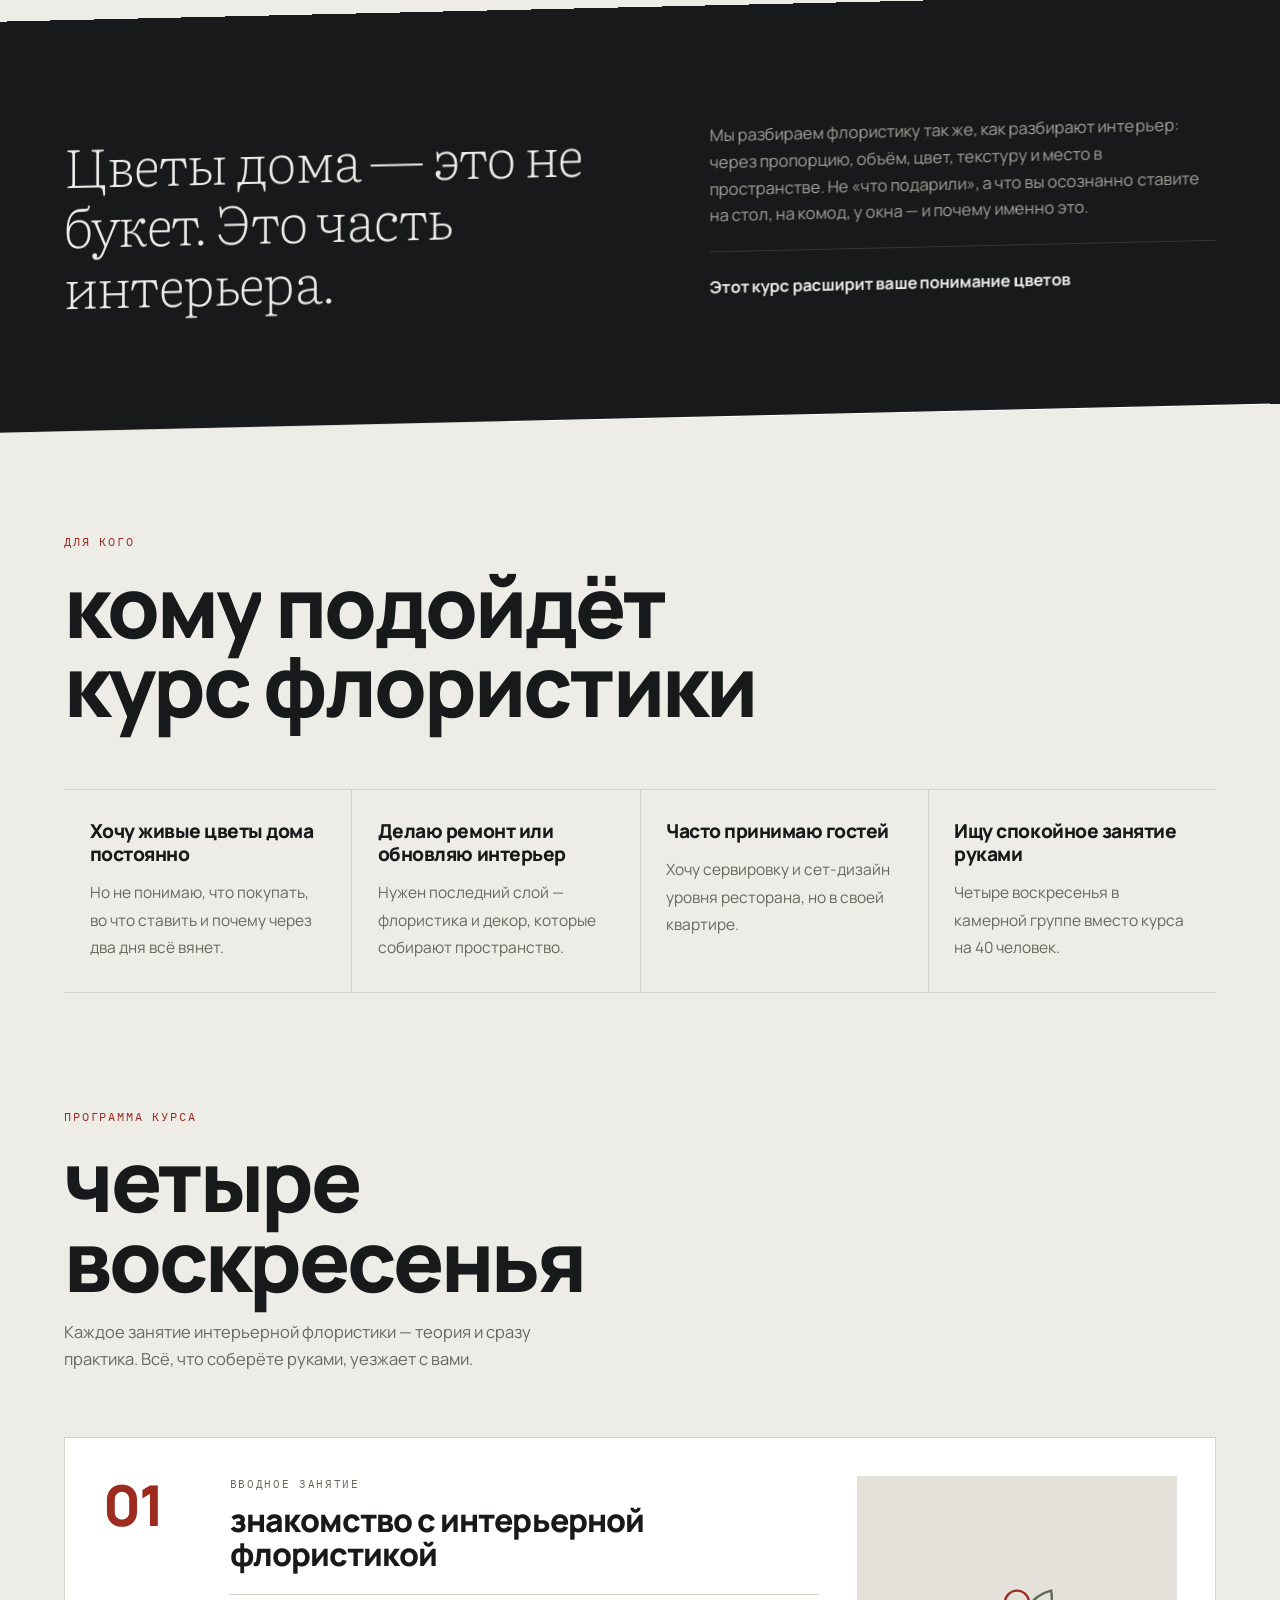
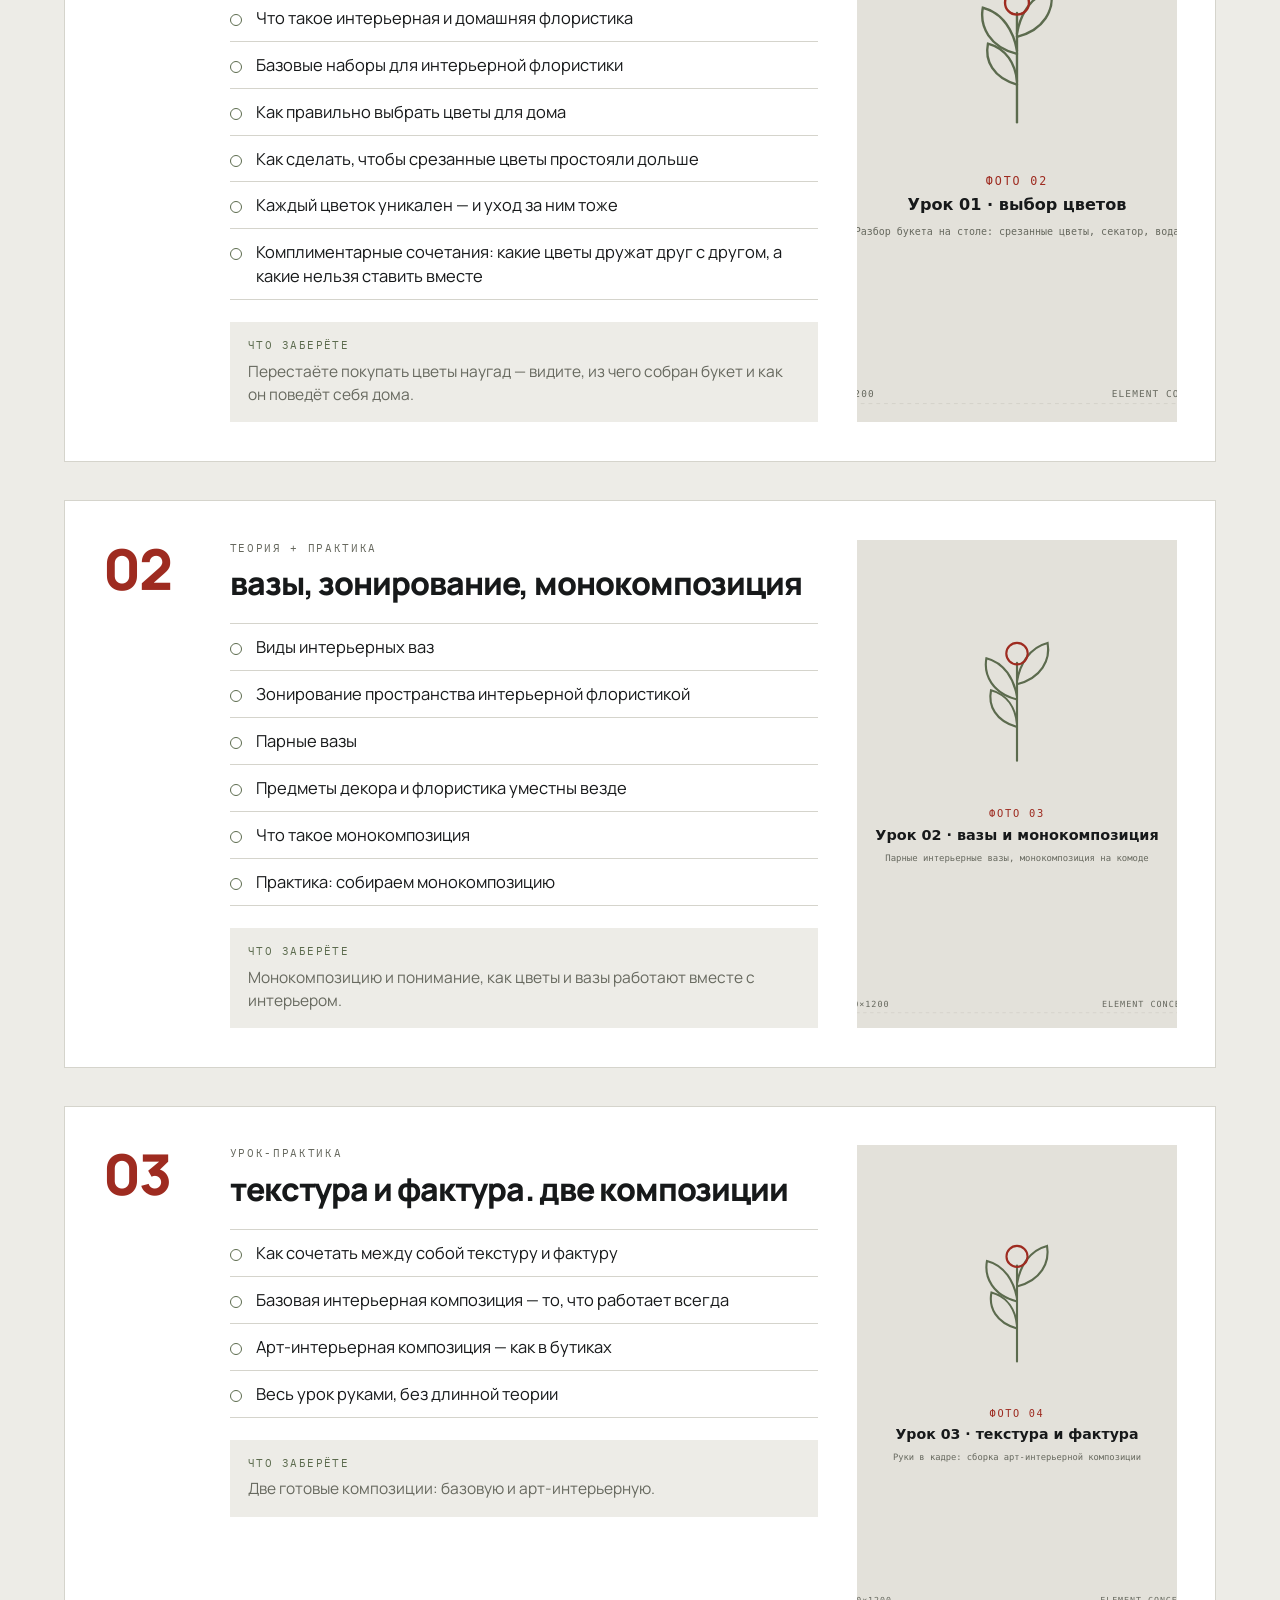
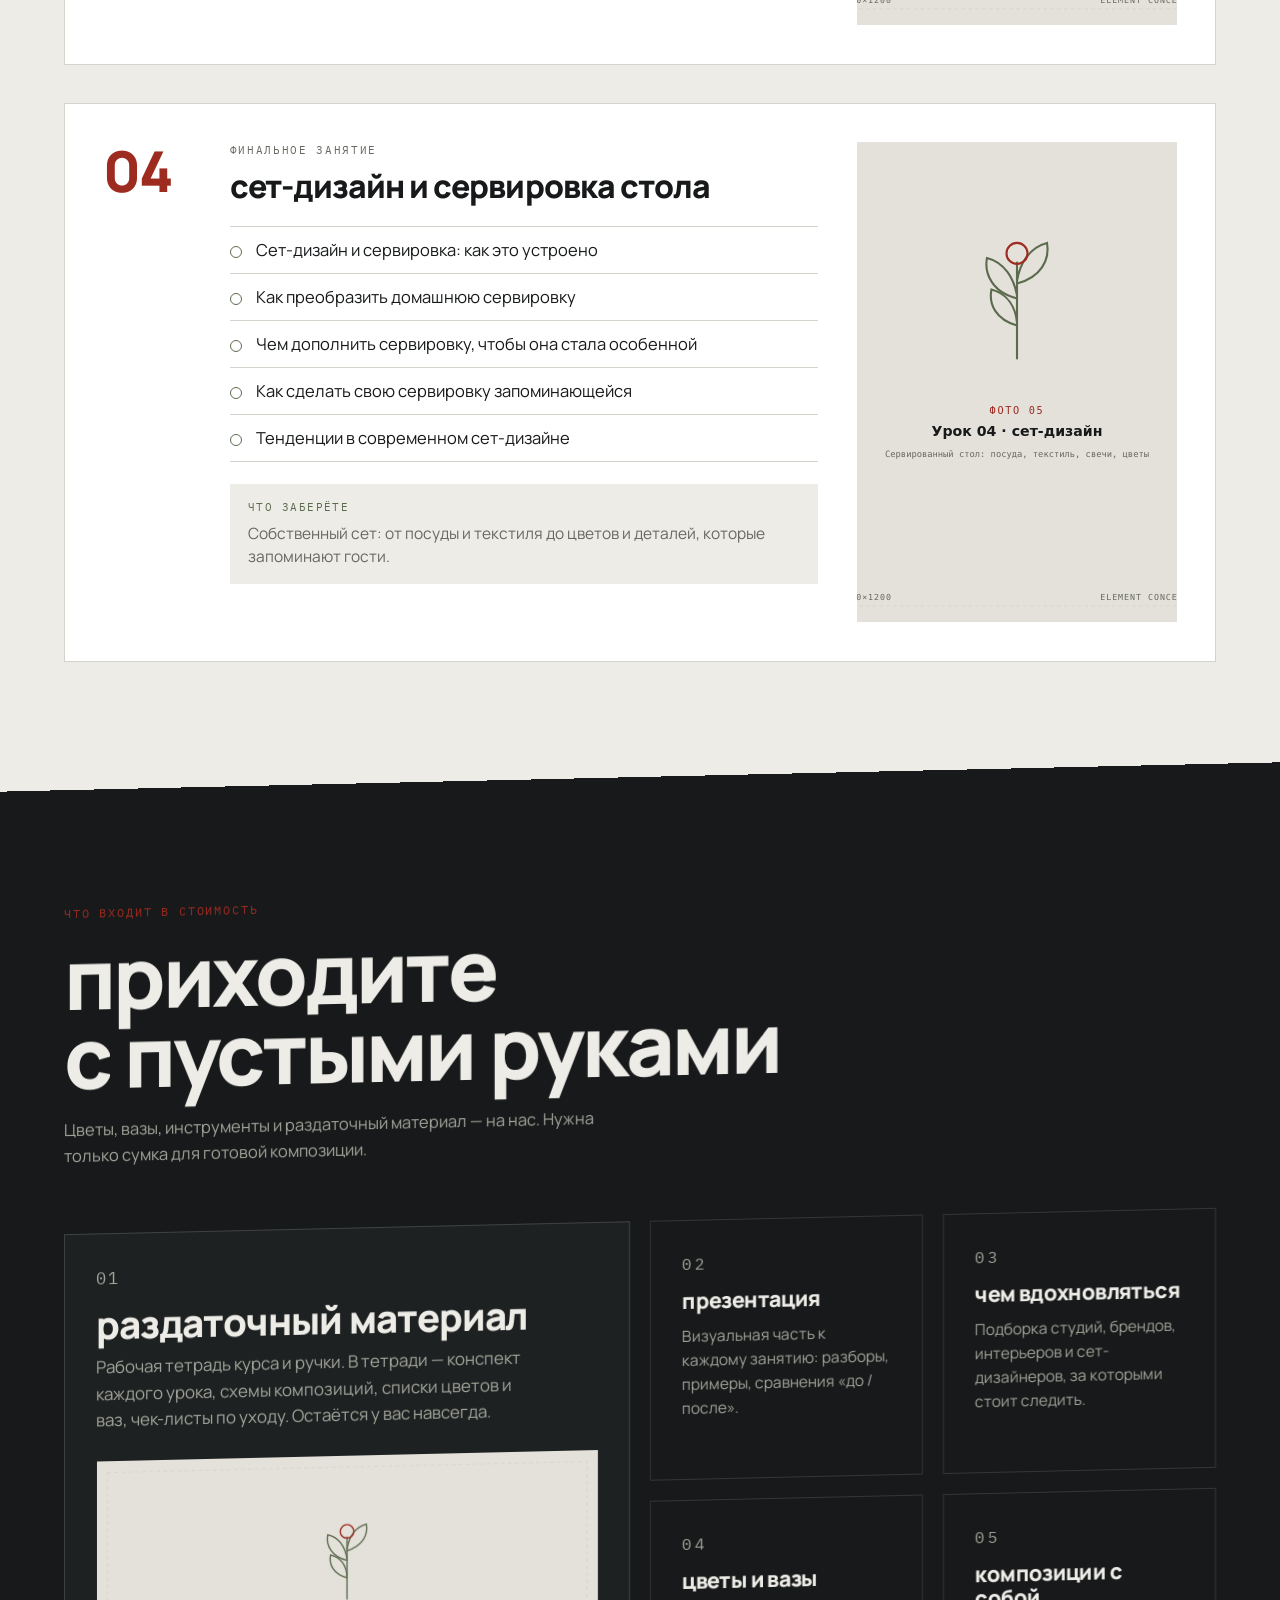
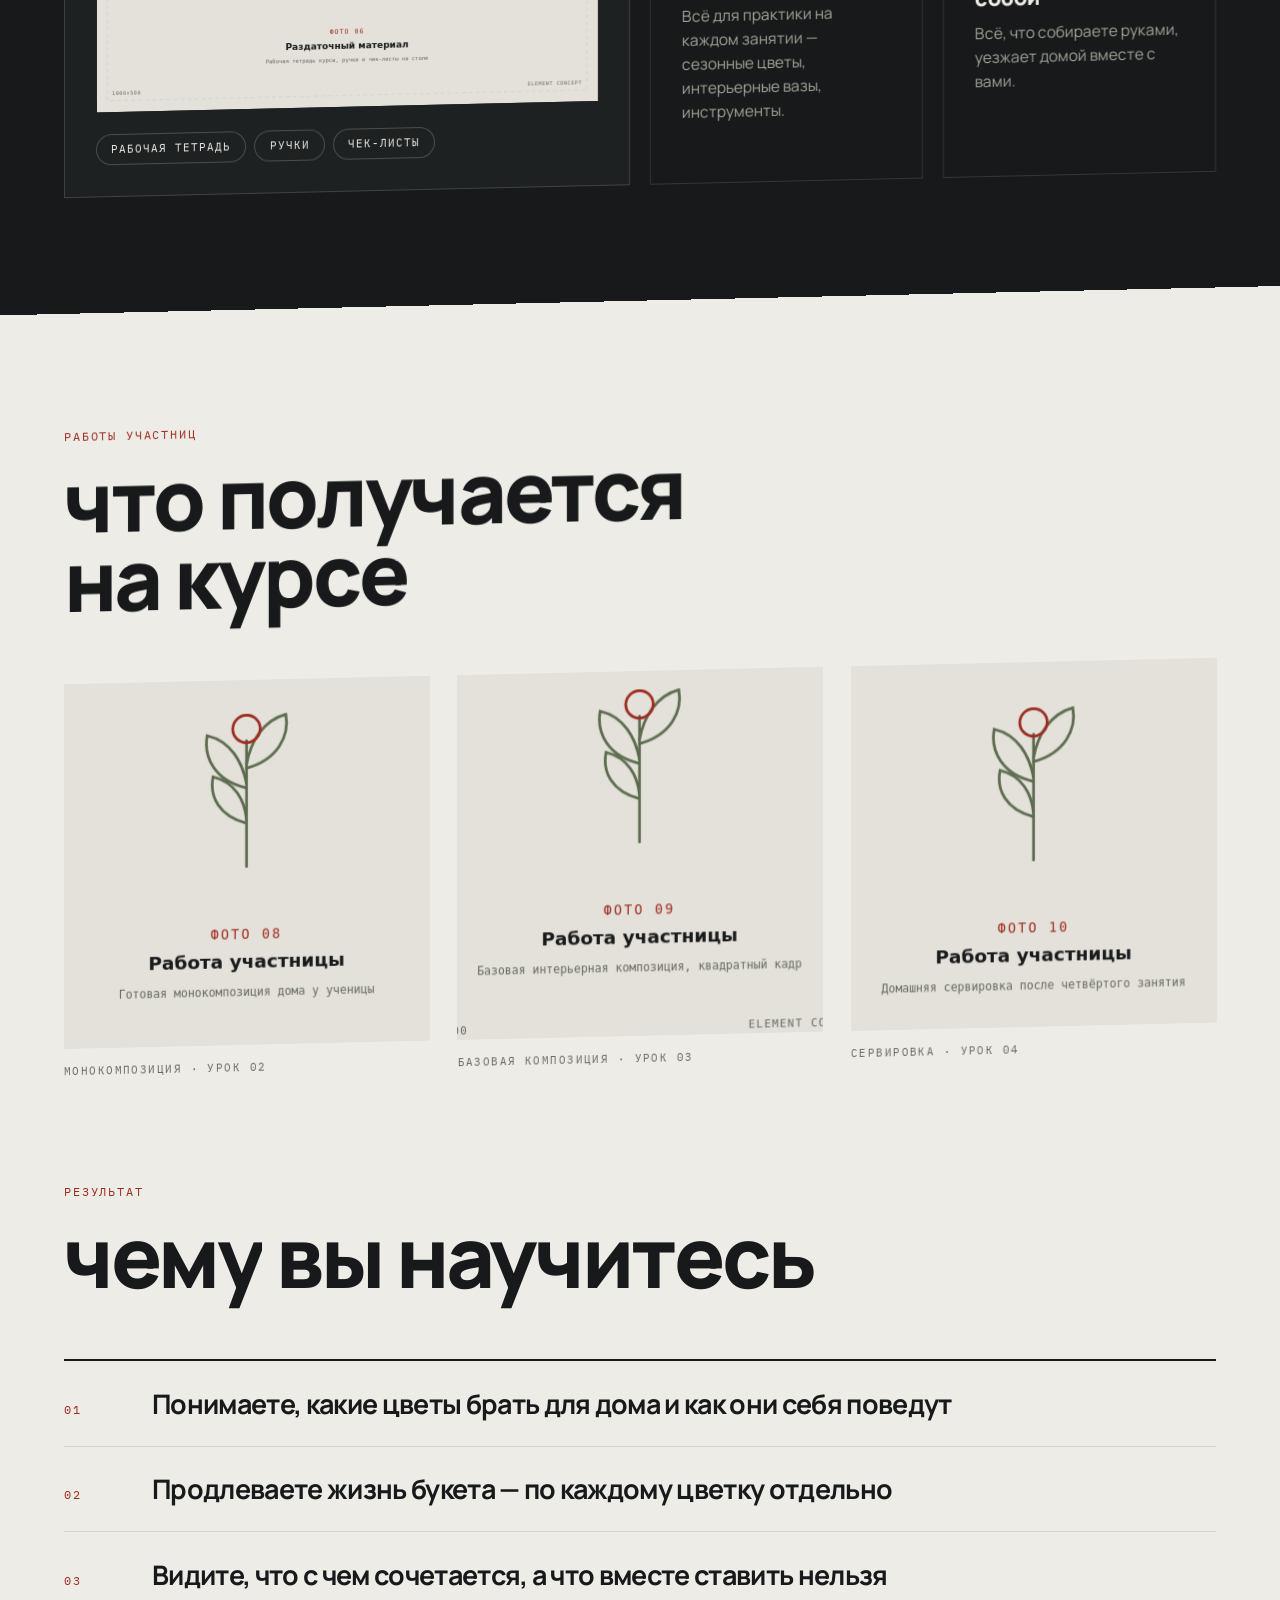
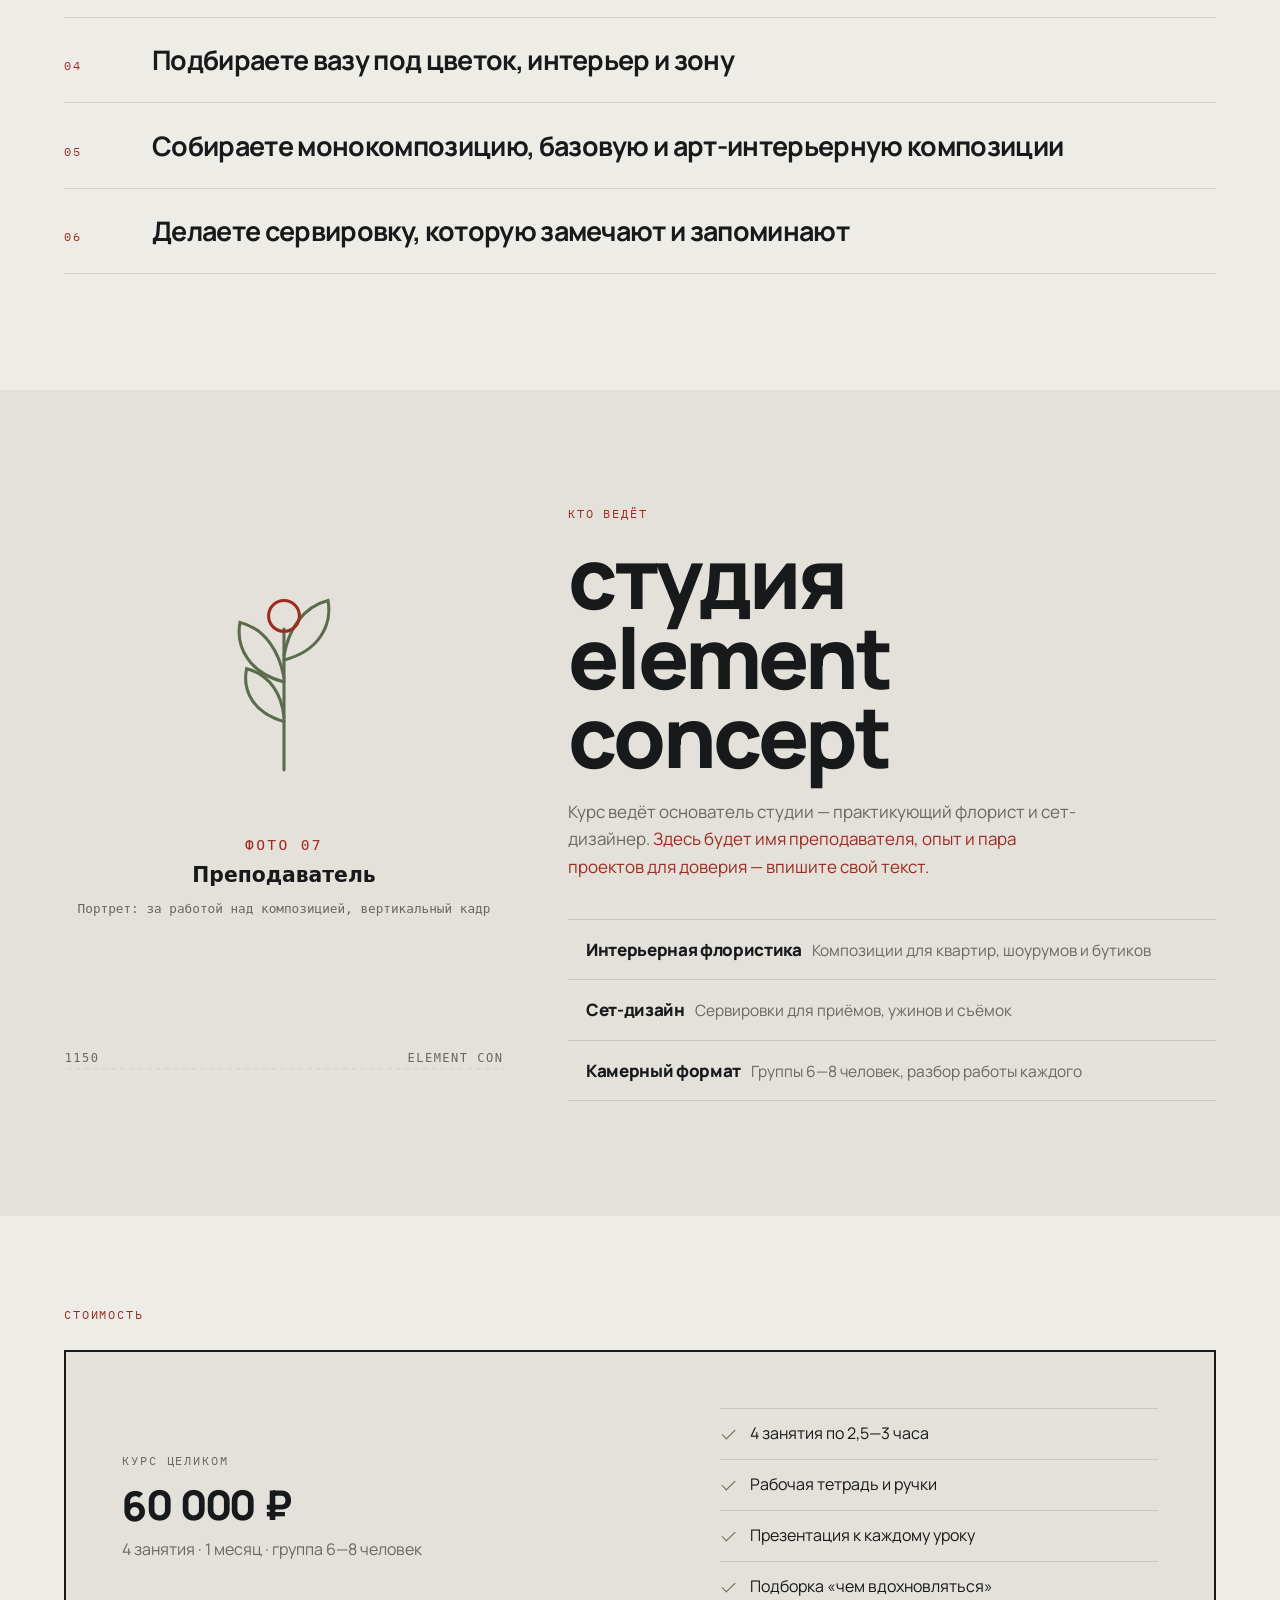
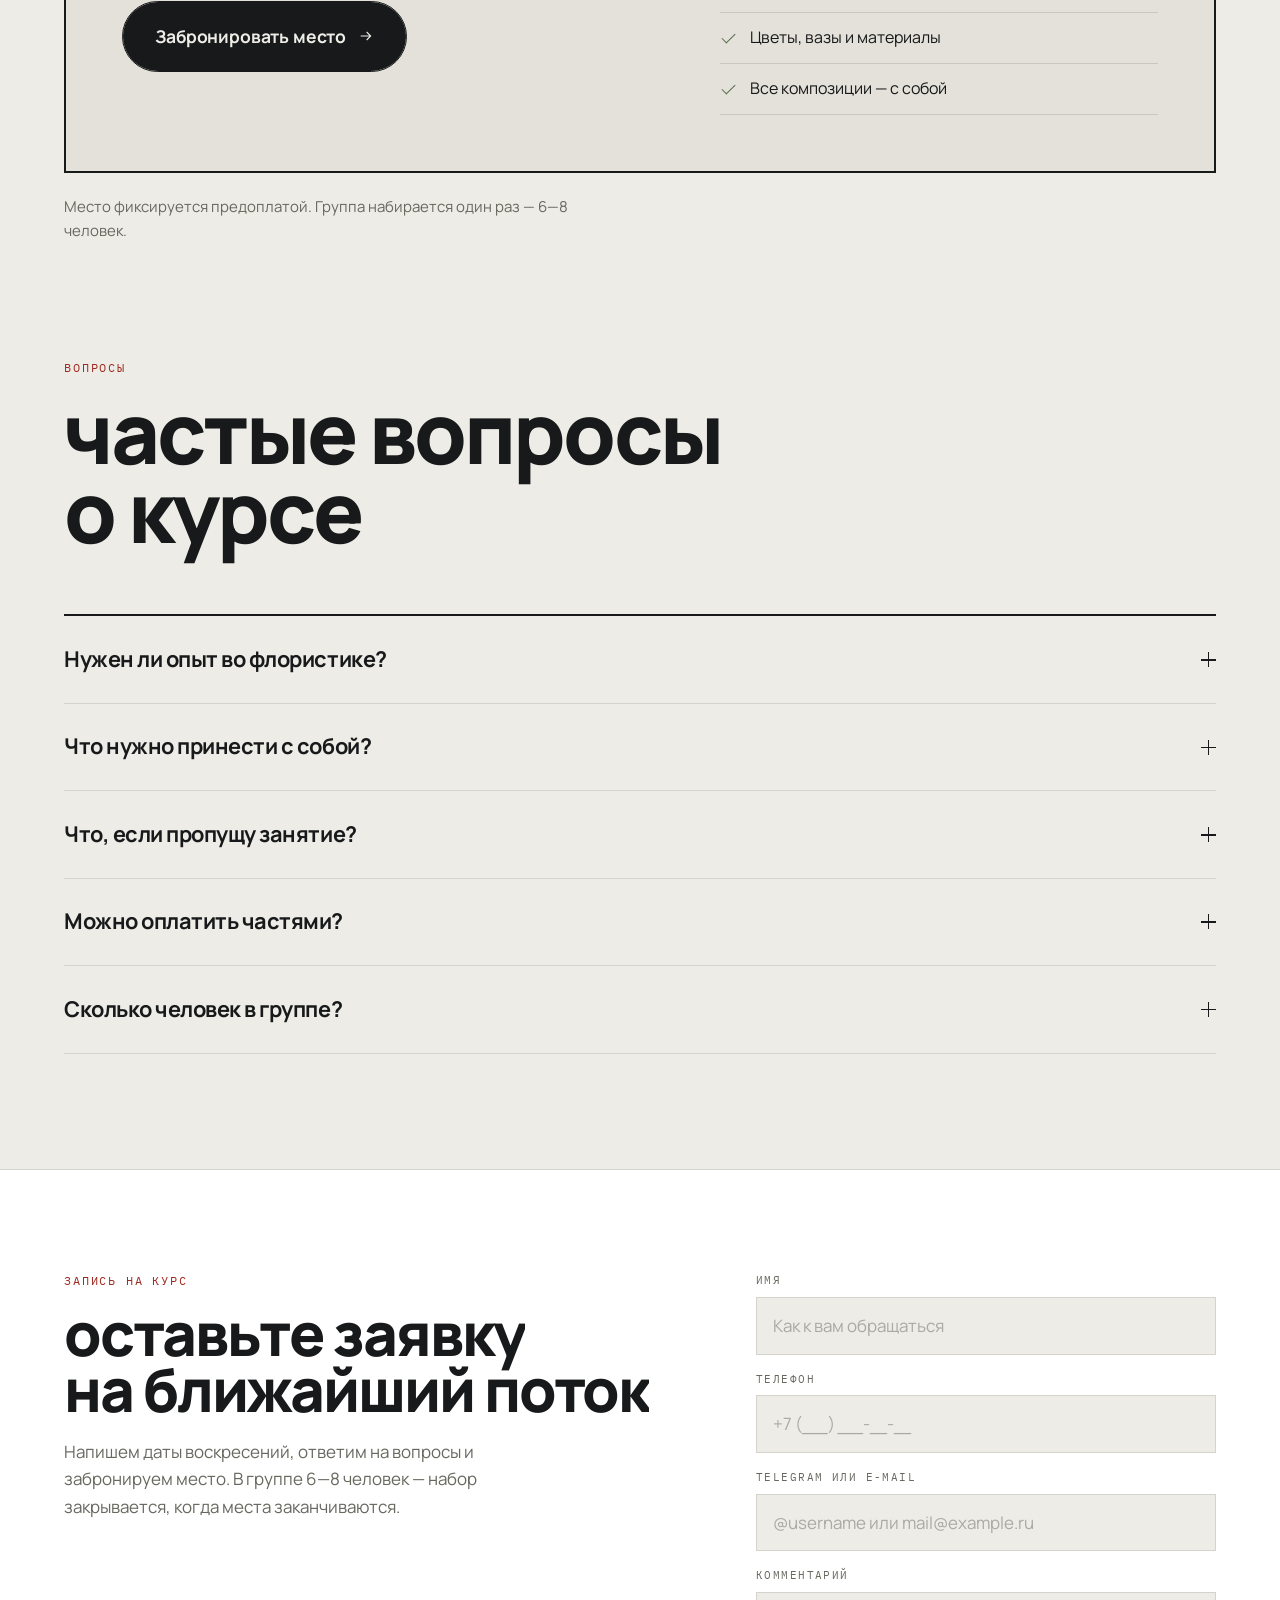
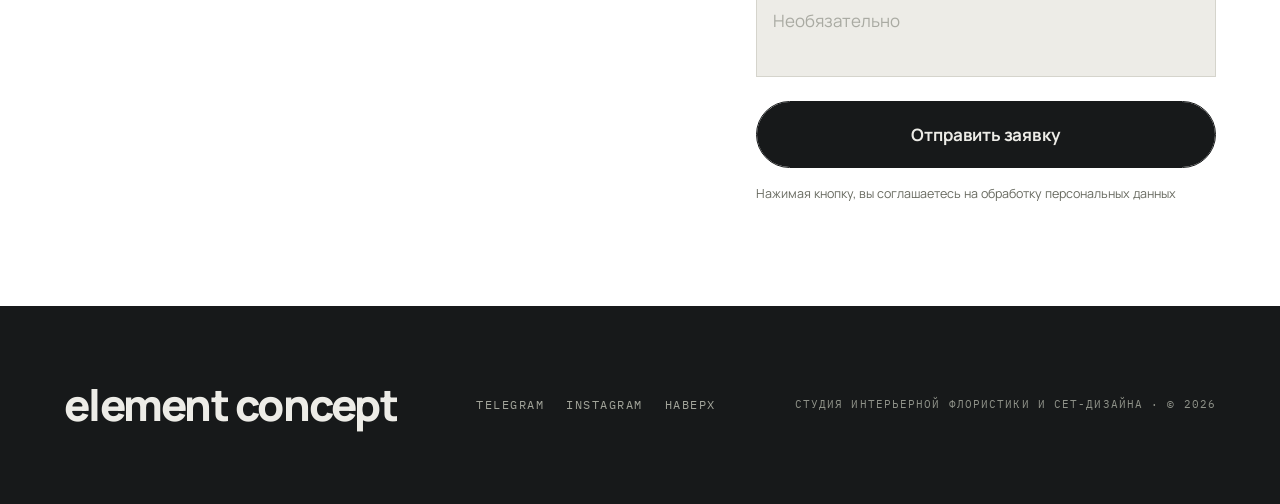
==== commit 0b65d5d3: "Инициализация в две фазы: первый кадр отдельно от остального На плёнке Lighthouse экран оставался пу" ====
--- a/docs/index.html
+++ b/docs/index.html
@@ -498,23 +498,37 @@
   <a class="btn btn--s" href="#form">Записаться</a>
 </div>
 
-<script>(() => {
+<script>/* ═══════════════════════════════════════════════════════════
+   Element Concept — лендинг курса. Только UI-поведение.
+   Вся прокрутка обслуживается одним rAF-циклом: слушатель
+   scroll лишь поднимает флаг, чтение layout — раз в кадр.
+   ═══════════════════════════════════════════════════════════ */
+(() => {
   'use strict';
+
   const calm = matchMedia('(prefers-reduced-motion: reduce)').matches;
   const fine = matchMedia('(hover: hover) and (pointer: fine)').matches;
   const lerp = (a, b, t) => a + (b - a) * t;
   const clamp01 = v => (v < 0 ? 0 : v > 1 ? 1 : v);
+
+  /* ─── Разбивка заголовков на слова ─────────────────────── */
+  /* Каждое слово — маска с внутренним <i>, который выезжает снизу.
+     Разметку переписываем до первой отрисовки, иначе будет мигание. */
   const split = el => {
     const out = document.createDocumentFragment();
     const chars = el.dataset.split === 'chars';
     let n = 0;
+
     el.childNodes.forEach(node => {
       if (node.nodeType === Node.ELEMENT_NODE && node.tagName === 'BR') {
         out.appendChild(node.cloneNode());
         return;
       }
+      // Вложенные теги (.dot, .cover__h-sm) анимируем целиком, не разбирая.
       if (node.nodeType === Node.ELEMENT_NODE) {
+        // Блочные вставки получают маску во всю строку, а не инлайновую.
         const block = node.hasAttribute('data-block');
+        // Точка приклеена к предыдущему слову — пробел перед ней убираем.
         if (node.classList.contains('dot') && out.lastChild &&
             out.lastChild.nodeType === Node.TEXT_NODE) {
           out.removeChild(out.lastChild);
@@ -530,6 +544,8 @@
         return;
       }
       (node.textContent.match(/\S+/g) || []).forEach(word => {
+        // chars — маска на каждую букву; слово остаётся неразрывным блоком,
+        // иначе перенос строки рвёт его посреди символов.
         if (chars) {
           const group = document.createElement('span');
           group.className = 'wg';
@@ -556,24 +572,40 @@
         out.appendChild(document.createTextNode(' '));
       });
     });
+
     el.replaceChildren(out);
     el.classList.add('is-split');
   };
+
+  /* Заголовок первого экрана разбираем сразу — он скрыт до разбора, и без
+     этого браузеру нечего рисовать. Остальные девять ждут первой отрисовки:
+     до неё каждая лишняя перестройка DOM — это пустой экран у зрителя. */
   const splitTargets = [...document.querySelectorAll('[data-split]')];
-  splitTargets.forEach(split);
-  const hlTargets = [...document.querySelectorAll('[data-hl]')].map(el => {
-    const frag = document.createDocumentFragment();
-    (el.textContent.match(/\S+/g) || []).forEach(word => {
-      const s = document.createElement('span');
-      s.className = 'hl';
-      s.textContent = word;
-      frag.appendChild(s);
-      frag.appendChild(document.createTextNode(' '));
+  const above = splitTargets.filter(el => el.closest('.cover'));
+  above.forEach(split);
+
+  /* ─── Текст, загорающийся по мере прокрутки ────────────── */
+  let hlTargets = [];
+  const initHl = () => {
+    hlTargets = [...document.querySelectorAll('[data-hl]')].map(el => {
+      const frag = document.createDocumentFragment();
+      (el.textContent.match(/\S+/g) || []).forEach(word => {
+        const s = document.createElement('span');
+        s.className = 'hl';
+        s.textContent = word;
+        frag.appendChild(s);
+        frag.appendChild(document.createTextNode(' '));
+      });
+      el.replaceChildren(frag);
+      return { el, words: [...el.querySelectorAll('.hl')] };
     });
-    el.replaceChildren(frag);
-    return { el, words: [...el.querySelectorAll('.hl')] };
-  });
+  };
+
+  /* ─── Одноразовые появления ────────────────────────────── */
+  /* Наблюдатели заводятся не сразу, а после прелоадера: иначе всё, что
+     попало в первый экран, доигрывает под шторкой и выезжает уже готовым. */
   const revealables = document.querySelectorAll('.rv, .mask, [data-split]');
+
   const startReveals = () => {
     if (calm || !('IntersectionObserver' in window)) {
       revealables.forEach(el => el.classList.add('is-in'));
@@ -588,22 +620,28 @@
     }, { rootMargin: '0px 0px -8% 0px', threshold: 0.08 });
     revealables.forEach(el => io.observe(el));
   };
+
+  /* ─── Счётчики ─────────────────────────────────────────── */
   const runCount = el => {
     const to = +el.dataset.count;
     const prefix = el.dataset.prefix || '';
     const group = 'group' in el.dataset;
     const fmt = v => prefix + (group ? v.toLocaleString('ru-RU') : String(v));
+
     if (calm || to === 0) { el.textContent = fmt(to); return; }
+
     const dur = 1100 + Math.min(to, 60000) / 60000 * 600;
     const t0 = performance.now();
     const tick = now => {
       const p = clamp01((now - t0) / dur);
+      // easeOutExpo — быстрый разгон и мягкая доводка до финального числа
       const e = p === 1 ? 1 : 1 - Math.pow(2, -10 * p);
       el.textContent = fmt(Math.round(to * e));
       if (p < 1) requestAnimationFrame(tick);
     };
     requestAnimationFrame(tick);
   };
+
   const counters = document.querySelectorAll('[data-count]');
   const startCounters = () => {
     if (!('IntersectionObserver' in window)) { counters.forEach(runCount); return; }
@@ -616,32 +654,45 @@
     }, { threshold: 0.6 });
     counters.forEach(el => cio.observe(el));
   };
+
+  /* ─── Общий цикл прокрутки ─────────────────────────────── */
+  // Полосу прогресса ведёт CSS scroll-таймлайн, если он поддерживается.
   const cssTimeline = CSS.supports('animation-timeline', 'scroll()');
   const progress = cssTimeline ? null : document.querySelector('.prog-line i');
   const bar = document.querySelector('.bar');
+  /* Параллакс двигаем на <img> через --py, а шторка кадра живёт на <picture>:
+     так две анимации не спорят за одно свойство transform. */
   const parallax = [...document.querySelectorAll('[data-par]')].map(el => {
     const amount = parseFloat(el.dataset.par) || 0.1;
+    // Запас масштаба задаётся отдельно: в сетке из нескольких кадров нужен
+    // общий зум, иначе соседние карточки выглядят по-разному в покое.
     const zoom = parseFloat(el.dataset.parZoom) || amount;
     const img = el.querySelector('img');
     if (img) img.style.setProperty('--pz', 1 + zoom);
     return { el, img, amount: Math.min(amount, zoom) };
   }).filter(p => p.img);
+
   let ticking = false;
   let lastY = scrollY;
   let barHidden = false;
   let scrollVel = 0;   // px за кадр прокрутки — им подкручивается бегущая строка
   let scrollDir = 1;
+
   const frame = () => {
     ticking = false;
     const y = scrollY;
     const vh = innerHeight;
+
     if (progress) {
       const max = document.body.scrollHeight - vh;
       progress.style.transform = `scaleX(${max > 0 ? clamp01(y / max) : 0})`;
     }
+
     const delta = y - lastY;
     if (delta) scrollDir = delta > 0 ? 1 : -1;
     scrollVel = Math.max(scrollVel, Math.min(Math.abs(delta), 90));
+
+    // Шапка прячется при движении вниз и возвращается при первом движении вверх.
     if (bar) {
       const should = delta > 0 && y > 260;
       if (should !== barHidden) {
@@ -650,27 +701,38 @@
       }
     }
     lastY = y;
+
     if (calm) return;
+
+    /* Сначала читаем всю геометрию, потом пишем стили: чередование чтения
+       и записи заставляет браузер пересчитывать лейаут на каждой итерации. */
     const writes = [];
+
     parallax.forEach(({ el, img, amount }) => {
       const r = el.getBoundingClientRect();
       if (r.bottom < -200 || r.top > vh + 200) return;
+      // -1 над экраном … +1 под экраном; сдвиг вдвое меньше запаса масштаба
       const p = (r.top + r.height / 2 - vh / 2) / (vh / 2 + r.height / 2);
       const py = `${(p * amount * r.height * 0.5).toFixed(1)}px`;
       writes.push(() => img.style.setProperty('--py', py));
     });
+
     hlTargets.forEach(({ el, words }) => {
       const r = el.getBoundingClientRect();
       if (r.bottom < 0 || r.top > vh) return;
+      // Прогресс — пока блок идёт от нижней трети к верхней трети экрана.
       const p = clamp01((vh * 0.78 - r.top) / (vh * 0.5 + r.height * 0.5));
       const reach = p * (words.length + 6);
       words.forEach((w, i) => {
+        // Ниже .45 не опускаемся: это порог читаемости на тёмном фоне.
         const o = (0.45 + 0.55 * clamp01((reach - i) / 5)).toFixed(3);
         writes.push(() => w.style.setProperty('--o', o));
       });
     });
+
     writes.forEach(fn => fn());
   };
+
   const onScroll = () => {
     if (ticking) return;
     ticking = true;
@@ -678,170 +740,232 @@
   };
   addEventListener('scroll', onScroll, { passive: true });
   addEventListener('resize', onScroll);
-  const mq = document.querySelector('.mq');
-  const mqRow = mq && mq.querySelector('.mq__row');
-  const skewed = [...document.querySelectorAll('[data-skew]')];
-  if (!calm && (mqRow || skewed.length)) {
-    let half = 0;
-    let fill = () => {};
-    if (mqRow) {
-      const original = [...mqRow.children].map(n => n.cloneNode(true));
-      const setW = mqRow.scrollWidth;   // ширина одного набора, меряем один раз
-      fill = () => {
-        const need = Math.max(2, Math.ceil((mq.clientWidth * 2) / setW) + 1);
-        const have = mqRow.children.length / original.length;
-        const frag = document.createDocumentFragment();
-        for (let i = have; i < need; i++) {
-          original.forEach(n => frag.appendChild(n.cloneNode(true)));
+
+  /* ─── Вторая фаза ──────────────────────────────────────── */
+  /* Всё, что не нужно для первого кадра: разбор остальных заголовков,
+     наблюдатели, бегущая строка, барабаны, обработчики. Запускается после
+     первой отрисовки — до неё эта работа держала бы экран пустым. */
+  const initRest = () => {
+    splitTargets.filter(el => !above.includes(el)).forEach(split);
+    initHl();
+    startReveals();
+    startCounters();
+
+    /* ─── Непрерывный цикл: бегущая строка и наклон по инерции ─ */
+    const mq = document.querySelector('.mq');
+    const mqRow = mq && mq.querySelector('.mq__row');
+    const skewed = [...document.querySelectorAll('[data-skew]')];
+
+    if (!calm && (mqRow || skewed.length)) {
+      /* Строку дублируем до двойной ширины экрана и крутим по модулю половины —
+         шов не виден. Прокрутка добавляет скорость и разворачивает движение. */
+      let half = 0;
+      let fill = () => {};
+      if (mqRow) {
+        const original = [...mqRow.children].map(n => n.cloneNode(true));
+        const setW = mqRow.scrollWidth;   // ширина одного набора, меряем один раз
+        fill = () => {
+          // Считаем число копий заранее: цикл с чтением scrollWidth на каждой
+          // итерации дёргал бы пересчёт лейаута столько же раз.
+          const need = Math.max(2, Math.ceil((mq.clientWidth * 2) / setW) + 1);
+          const have = mqRow.children.length / original.length;
+          const frag = document.createDocumentFragment();
+          for (let i = have; i < need; i++) {
+            original.forEach(n => frag.appendChild(n.cloneNode(true)));
+          }
+          mqRow.appendChild(frag);
+          half = mqRow.scrollWidth / 2;
+        };
+        fill();
+        addEventListener('resize', fill);
+      }
+
+      let offset = 0;
+      let boost = 0;
+      let skew = 0;
+      let prev = 0;
+      let mqOn = !!mqRow;
+      let raf = 0;
+
+      const loop = now => {
+        const dt = prev ? Math.min(now - prev, 50) : 16.7;
+        prev = now;
+        const k = dt / 16.7;
+
+        // Импульс прокрутки затухает сам: scrollVel обнуляется, как только
+        // события scroll прекращаются, а boost плавно сходит к нулю.
+        boost += (scrollVel - boost) * 0.12 * k;
+        scrollVel *= 0.86;
+
+        if (mqRow && mqOn && half) {
+          offset = (offset + (0.55 + boost * 0.5) * scrollDir * k + half) % half;
+          mqRow.style.transform = `translate3d(${-offset.toFixed(2)}px,0,0)`;
         }
-        mqRow.appendChild(frag);
-        half = mqRow.scrollWidth / 2;
+
+        if (skewed.length) {
+          const target = Math.max(-2.2, Math.min(2.2, boost * scrollDir * 0.05));
+          skew += (target - skew) * 0.15 * k;
+          const v = Math.abs(skew) < 0.01 ? 0 : skew;
+          skewed.forEach(el => el.style.setProperty('--skew', `${v.toFixed(3)}deg`));
+        }
+
+        const idle = boost < 0.05 && Math.abs(skew) < 0.01 && !mqOn;
+        raf = idle ? 0 : requestAnimationFrame(loop);
       };
-      fill();
-      addEventListener('resize', fill);
+
+      const kick = () => { if (!raf) { prev = 0; raf = requestAnimationFrame(loop); } };
+
+      if (mq && 'IntersectionObserver' in window) {
+        new IntersectionObserver(([e]) => { mqOn = e.isIntersecting; kick(); },
+          { threshold: 0 }).observe(mq);
+      }
+      addEventListener('scroll', kick, { passive: true });
+      kick();
     }
-    let offset = 0;
-    let boost = 0;
-    let skew = 0;
-    let prev = 0;
-    let mqOn = !!mqRow;
-    let raf = 0;
-    const loop = now => {
-      const dt = prev ? Math.min(now - prev, 50) : 16.7;
-      prev = now;
-      const k = dt / 16.7;
-      boost += (scrollVel - boost) * 0.12 * k;
-      scrollVel *= 0.86;
-      if (mqRow && mqOn && half) {
-        offset = (offset + (0.55 + boost * 0.5) * scrollDir * k + half) % half;
-        mqRow.style.transform = `translate3d(${-offset.toFixed(2)}px,0,0)`;
+
+    /* ─── Магнитные кнопки ─────────────────────────────────── */
+    if (fine && !calm) {
+      document.querySelectorAll('[data-mag]').forEach(el => {
+        let raf = 0, tx = 0, ty = 0, cx = 0, cy = 0;
+        const run = () => {
+          cx = lerp(cx, tx, 0.18);
+          cy = lerp(cy, ty, 0.18);
+          el.style.transform = `translate3d(${cx.toFixed(2)}px,${cy.toFixed(2)}px,0)`;
+          raf = Math.abs(cx - tx) > 0.1 || Math.abs(cy - ty) > 0.1 ? requestAnimationFrame(run) : 0;
+        };
+        const kick = () => { if (!raf) raf = requestAnimationFrame(run); };
+
+        el.addEventListener('pointermove', e => {
+          const r = el.getBoundingClientRect();
+          tx = (e.clientX - (r.left + r.width / 2)) * 0.22;
+          ty = (e.clientY - (r.top + r.height / 2)) * 0.32;
+          kick();
+        });
+        el.addEventListener('pointerleave', () => { tx = 0; ty = 0; kick(); });
+      });
+    }
+
+    /* ─── Наклон карточек за указателем ────────────────────── */
+    if (fine && !calm) {
+      document.querySelectorAll('[data-tilt]').forEach(el => {
+        const set = (rx, ry) => {
+          el.style.setProperty('--rx', `${rx.toFixed(2)}deg`);
+          el.style.setProperty('--ry', `${ry.toFixed(2)}deg`);
+        };
+        el.addEventListener('pointermove', e => {
+          const r = el.getBoundingClientRect();
+          // −1…1 от центра карточки по каждой оси
+          set(((r.top + r.height / 2 - e.clientY) / r.height) * 2.6,
+              ((e.clientX - r.left - r.width / 2) / r.width) * 2.6);
+        });
+        el.addEventListener('pointerleave', () => set(0, 0));
+      });
+    }
+
+    /* ─── Барабаны разрядов в цене ─────────────────────────── */
+    /* Каждая цифра — вертикальная лента 0…9, которая доезжает до нужной.
+       Ширина ленты фиксирована табличными цифрами, поэтому вёрстка не прыгает. */
+    const reel = document.querySelector('[data-reel]');
+    if (reel) {
+      const digits = [...reel.dataset.reel];
+      reel.textContent = '';
+      reel.setAttribute('aria-label', reel.dataset.reelLabel || reel.dataset.reel);
+
+      const cells = digits.map((ch, i) => {
+        if (!/\d/.test(ch)) {
+          const gap = document.createElement('i');
+          gap.className = 'reel__gap';
+          gap.textContent = ch === ' ' ? ' ' : ch;
+          reel.appendChild(gap);
+          return null;
+        }
+        const cell = document.createElement('i');
+        cell.className = 'reel__d';
+        const strip = document.createElement('b');
+        // Две ленты подряд: цель value+10 — это полный оборот и лишь потом цифра.
+        strip.textContent = '01234567890123456789'.split('').join('\n');
+        cell.appendChild(strip);
+        cell.style.setProperty('--wd', `${i * 45}ms`);
+        reel.appendChild(cell);
+        return { strip, value: +ch };
+      }).filter(Boolean);
+
+      const spin = () => cells.forEach(({ strip, value }) => {
+        strip.style.setProperty('--to', calm ? value : value + 10);
+      });
+
+      if ('IntersectionObserver' in window) {
+        const io = new IntersectionObserver(([e], obs) => {
+          if (!e.isIntersecting) return;
+          spin();
+          obs.disconnect();
+        }, { threshold: 0.5 });
+        io.observe(reel);
+      } else {
+        spin();
       }
-      if (skewed.length) {
-        const target = Math.max(-2.2, Math.min(2.2, boost * scrollDir * 0.05));
-        skew += (target - skew) * 0.15 * k;
-        const v = Math.abs(skew) < 0.01 ? 0 : skew;
-        skewed.forEach(el => el.style.setProperty('--skew', `${v.toFixed(3)}deg`));
-      }
-      const idle = boost < 0.05 && Math.abs(skew) < 0.01 && !mqOn;
-      raf = idle ? 0 : requestAnimationFrame(loop);
-    };
-    const kick = () => { if (!raf) { prev = 0; raf = requestAnimationFrame(loop); } };
-    if (mq && 'IntersectionObserver' in window) {
-      new IntersectionObserver(([e]) => { mqOn = e.isIntersecting; kick(); },
-        { threshold: 0 }).observe(mq);
     }
-    addEventListener('scroll', kick, { passive: true });
-    kick();
-  }
-  if (fine && !calm) {
-    document.querySelectorAll('[data-mag]').forEach(el => {
-      let raf = 0, tx = 0, ty = 0, cx = 0, cy = 0;
-      const run = () => {
-        cx = lerp(cx, tx, 0.18);
-        cy = lerp(cy, ty, 0.18);
-        el.style.transform = `translate3d(${cx.toFixed(2)}px,${cy.toFixed(2)}px,0)`;
-        raf = Math.abs(cx - tx) > 0.1 || Math.abs(cy - ty) > 0.1 ? requestAnimationFrame(run) : 0;
+
+    /* ─── Вопросы ──────────────────────────────────────────── */
+    document.querySelectorAll('.qa__bar').forEach(b => {
+      b.addEventListener('click', () => {
+        const open = b.closest('.qa').classList.toggle('is-open');
+        b.setAttribute('aria-expanded', String(open));
+      });
+    });
+
+    /* ─── Мобильное меню ───────────────────────────────────── */
+    const burger = document.querySelector('.burger');
+    const menu = document.getElementById('menu');
+    if (burger && menu) {
+      const setMenu = open => {
+        menu.hidden = !open;
+        burger.setAttribute('aria-expanded', String(open));
       };
-      const kick = () => { if (!raf) raf = requestAnimationFrame(run); };
-      el.addEventListener('pointermove', e => {
-        const r = el.getBoundingClientRect();
-        tx = (e.clientX - (r.left + r.width / 2)) * 0.22;
-        ty = (e.clientY - (r.top + r.height / 2)) * 0.32;
-        kick();
-      });
-      el.addEventListener('pointerleave', () => { tx = 0; ty = 0; kick(); });
-    });
-  }
-  if (fine && !calm) {
-    document.querySelectorAll('[data-tilt]').forEach(el => {
-      const set = (rx, ry) => {
-        el.style.setProperty('--rx', `${rx.toFixed(2)}deg`);
-        el.style.setProperty('--ry', `${ry.toFixed(2)}deg`);
-      };
-      el.addEventListener('pointermove', e => {
-        const r = el.getBoundingClientRect();
-        set(((r.top + r.height / 2 - e.clientY) / r.height) * 2.6,
-            ((e.clientX - r.left - r.width / 2) / r.width) * 2.6);
-      });
-      el.addEventListener('pointerleave', () => set(0, 0));
-    });
-  }
-  const reel = document.querySelector('[data-reel]');
-  if (reel) {
-    const digits = [...reel.dataset.reel];
-    reel.textContent = '';
-    reel.setAttribute('aria-label', reel.dataset.reelLabel || reel.dataset.reel);
-    const cells = digits.map((ch, i) => {
-      if (!/\d/.test(ch)) {
-        const gap = document.createElement('i');
-        gap.className = 'reel__gap';
-        gap.textContent = ch === ' ' ? ' ' : ch;
-        reel.appendChild(gap);
-        return null;
-      }
-      const cell = document.createElement('i');
-      cell.className = 'reel__d';
-      const strip = document.createElement('b');
-      strip.textContent = '01234567890123456789'.split('').join('\n');
-      cell.appendChild(strip);
-      cell.style.setProperty('--wd', `${i * 45}ms`);
-      reel.appendChild(cell);
-      return { strip, value: +ch };
-    }).filter(Boolean);
-    const spin = () => cells.forEach(({ strip, value }) => {
-      strip.style.setProperty('--to', calm ? value : value + 10);
-    });
-    if ('IntersectionObserver' in window) {
-      const io = new IntersectionObserver(([e], obs) => {
-        if (!e.isIntersecting) return;
-        spin();
-        obs.disconnect();
-      }, { threshold: 0.5 });
-      io.observe(reel);
-    } else {
-      spin();
+      burger.addEventListener('click', () => setMenu(menu.hidden));
+      menu.addEventListener('click', e => { if (e.target.tagName === 'A') setMenu(false); });
+      addEventListener('resize', () => { if (innerWidth > 900) setMenu(false); });
     }
-  }
-  document.querySelectorAll('.qa__bar').forEach(b => {
-    b.addEventListener('click', () => {
-      const open = b.closest('.qa').classList.toggle('is-open');
-      b.setAttribute('aria-expanded', String(open));
-    });
-  });
-  const burger = document.querySelector('.burger');
-  const menu = document.getElementById('menu');
-  if (burger && menu) {
-    const setMenu = open => {
-      menu.hidden = !open;
-      burger.setAttribute('aria-expanded', String(open));
-    };
-    burger.addEventListener('click', () => setMenu(menu.hidden));
-    menu.addEventListener('click', e => { if (e.target.tagName === 'A') setMenu(false); });
-    addEventListener('resize', () => { if (innerWidth > 900) setMenu(false); });
-  }
-  const dock = document.querySelector('.dock');
-  const cover = document.querySelector('.cover');
-  const form = document.getElementById('form');
-  if (dock && cover && form && 'IntersectionObserver' in window) {
-    dock.hidden = false;
-    const state = { past: false, atForm: false };
-    const sync = () => dock.classList.toggle('is-on', state.past && !state.atForm);
-    new IntersectionObserver(([e]) => {
-      state.past = !e.isIntersecting && e.boundingClientRect.top < 0;
-      sync();
-    }, { threshold: 0 }).observe(cover);
-    new IntersectionObserver(([e]) => {
-      state.atForm = e.isIntersecting;
-      sync();
-    }, { threshold: 0 }).observe(form);
-  }
-  onScroll();
-  startReveals();
-  startCounters();
-  requestAnimationFrame(() => {
+
+    /* ─── Липкая полоса с ценой ────────────────────────────── */
+    const dock = document.querySelector('.dock');
+    const cover = document.querySelector('.cover');
+    const form = document.getElementById('form');
+    if (dock && cover && form && 'IntersectionObserver' in window) {
+      dock.hidden = false;
+      const state = { past: false, atForm: false };
+      const sync = () => dock.classList.toggle('is-on', state.past && !state.atForm);
+      new IntersectionObserver(([e]) => {
+        state.past = !e.isIntersecting && e.boundingClientRect.top < 0;
+        sync();
+      }, { threshold: 0 }).observe(cover);
+      new IntersectionObserver(([e]) => {
+        state.atForm = e.isIntersecting;
+        sync();
+      }, { threshold: 0 }).observe(form);
+    }
+
+    onScroll();
+  };
+
+  /* Первый экран заводим сразу, остальное — следующим кадром.
+     Таймер продублирован не зря: в фоновой вкладке requestAnimationFrame не
+     вызывается вовсе, и без него страница осталась бы неинициализированной. */
+  const once = fn => { let done = false; return () => { if (!done) { done = true; fn(); } }; };
+
+  const showCover = once(() => {
     document.querySelectorAll('.cover .rv, .cover .mask, .cover [data-split]')
       .forEach(el => el.classList.add('is-in'));
   });
-})();</script>
+  const startRest = once(initRest);
+
+  requestAnimationFrame(() => {
+    showCover();
+    requestAnimationFrame(() => setTimeout(startRest, 0));
+  });
+  setTimeout(showCover, 120);
+  setTimeout(startRest, 400);
+})();
+</script>
 </body>
 </html>
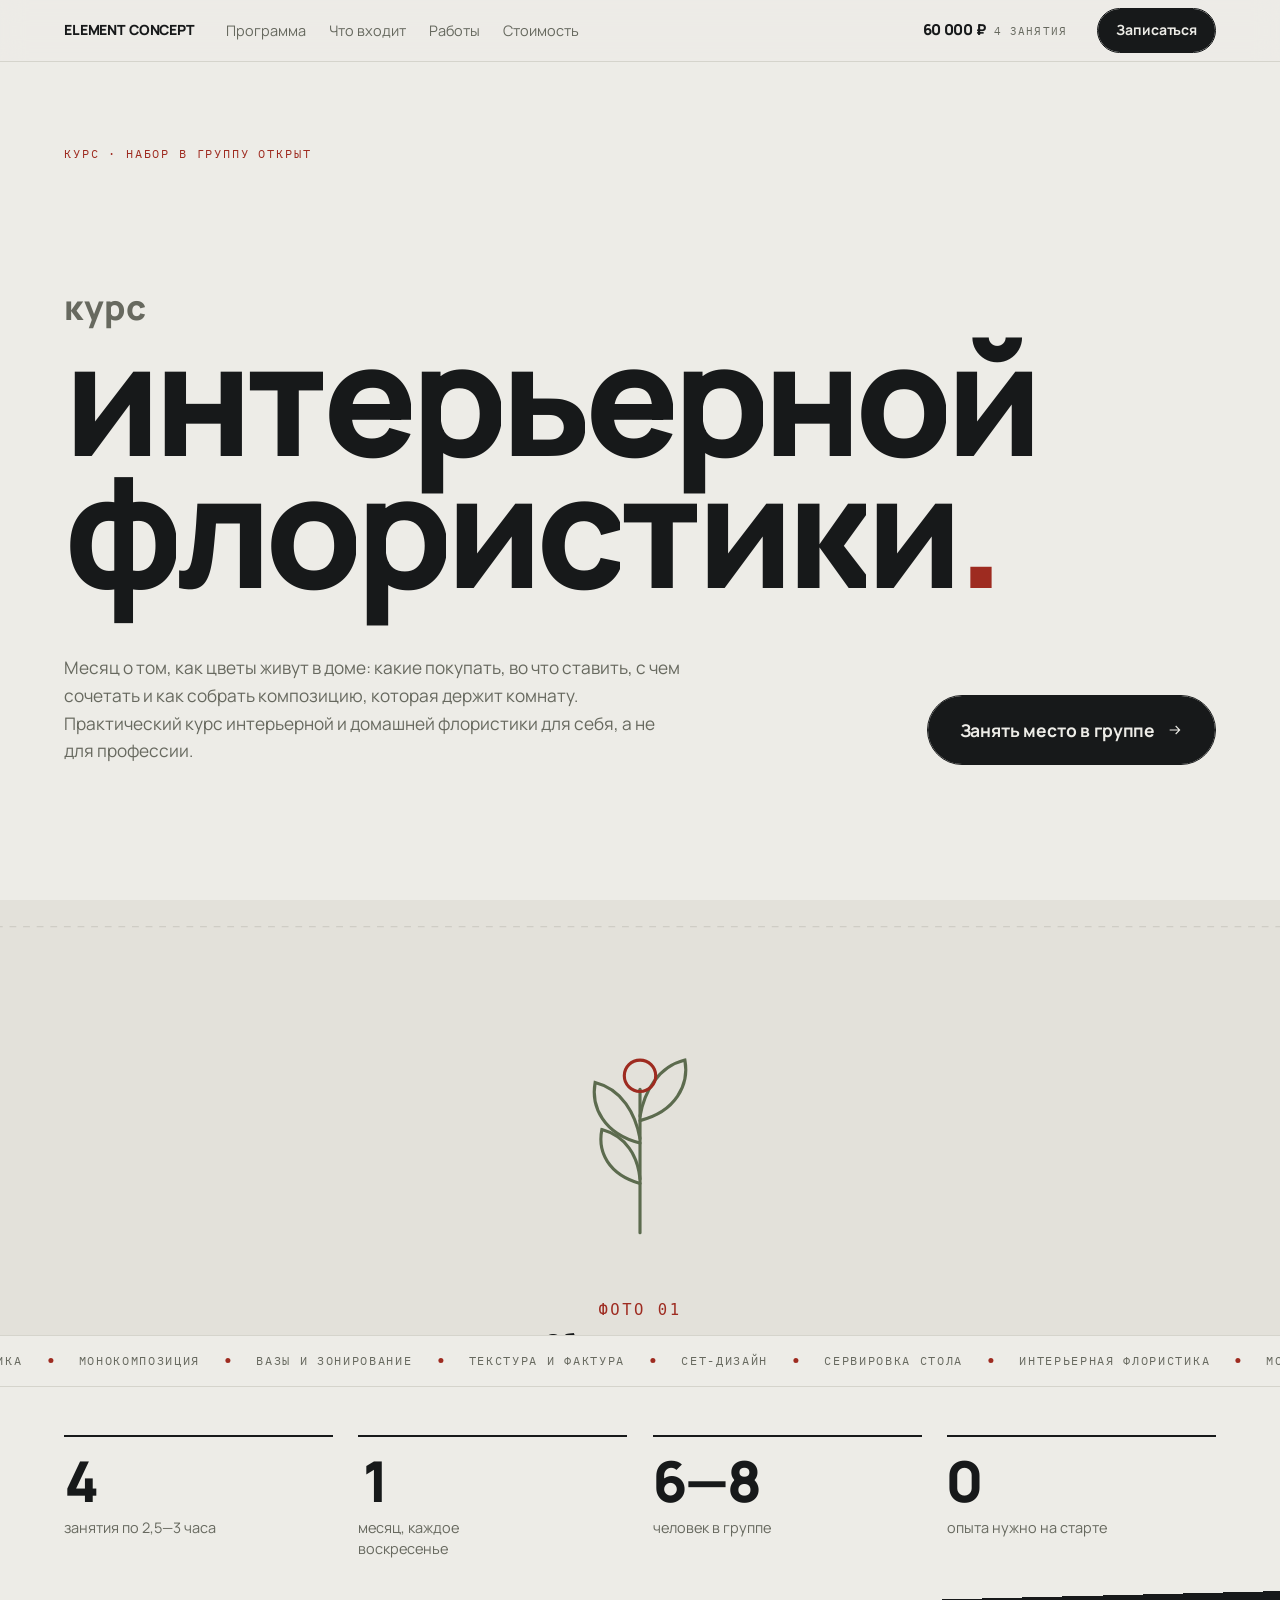
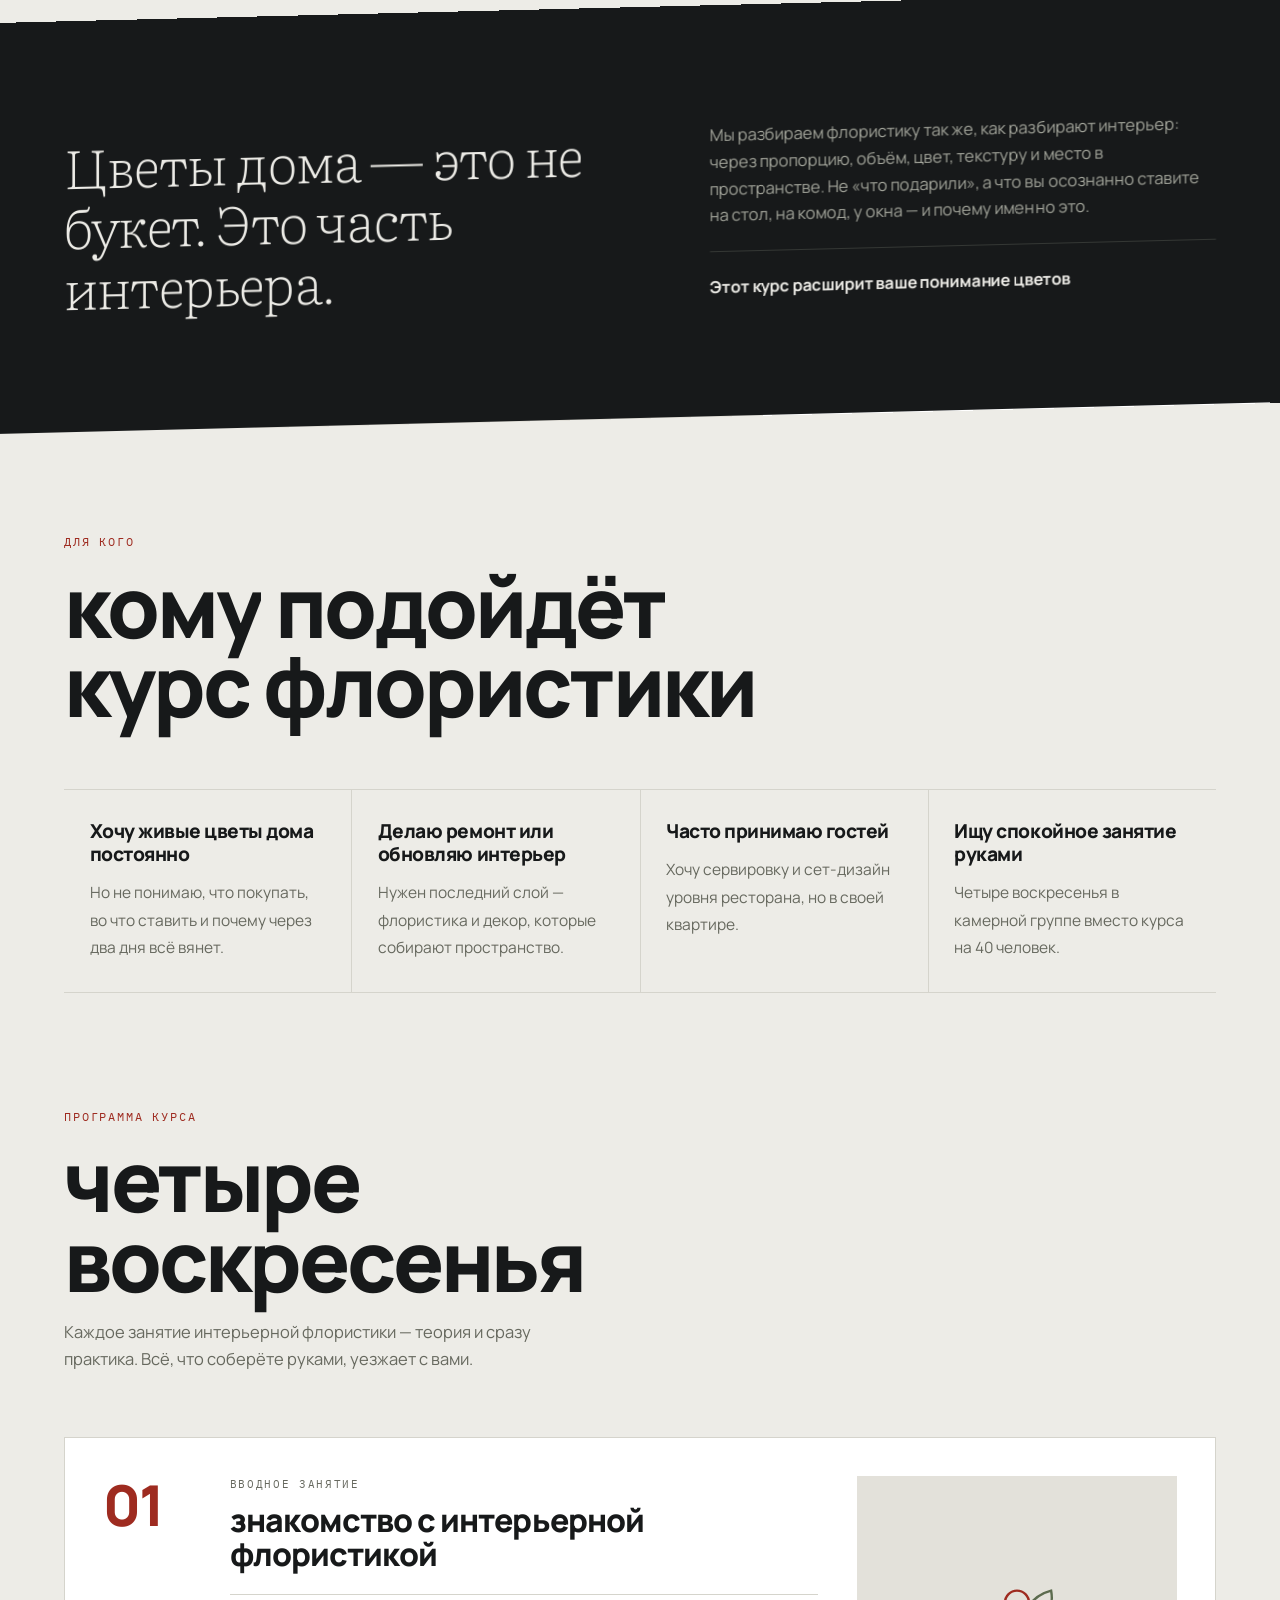
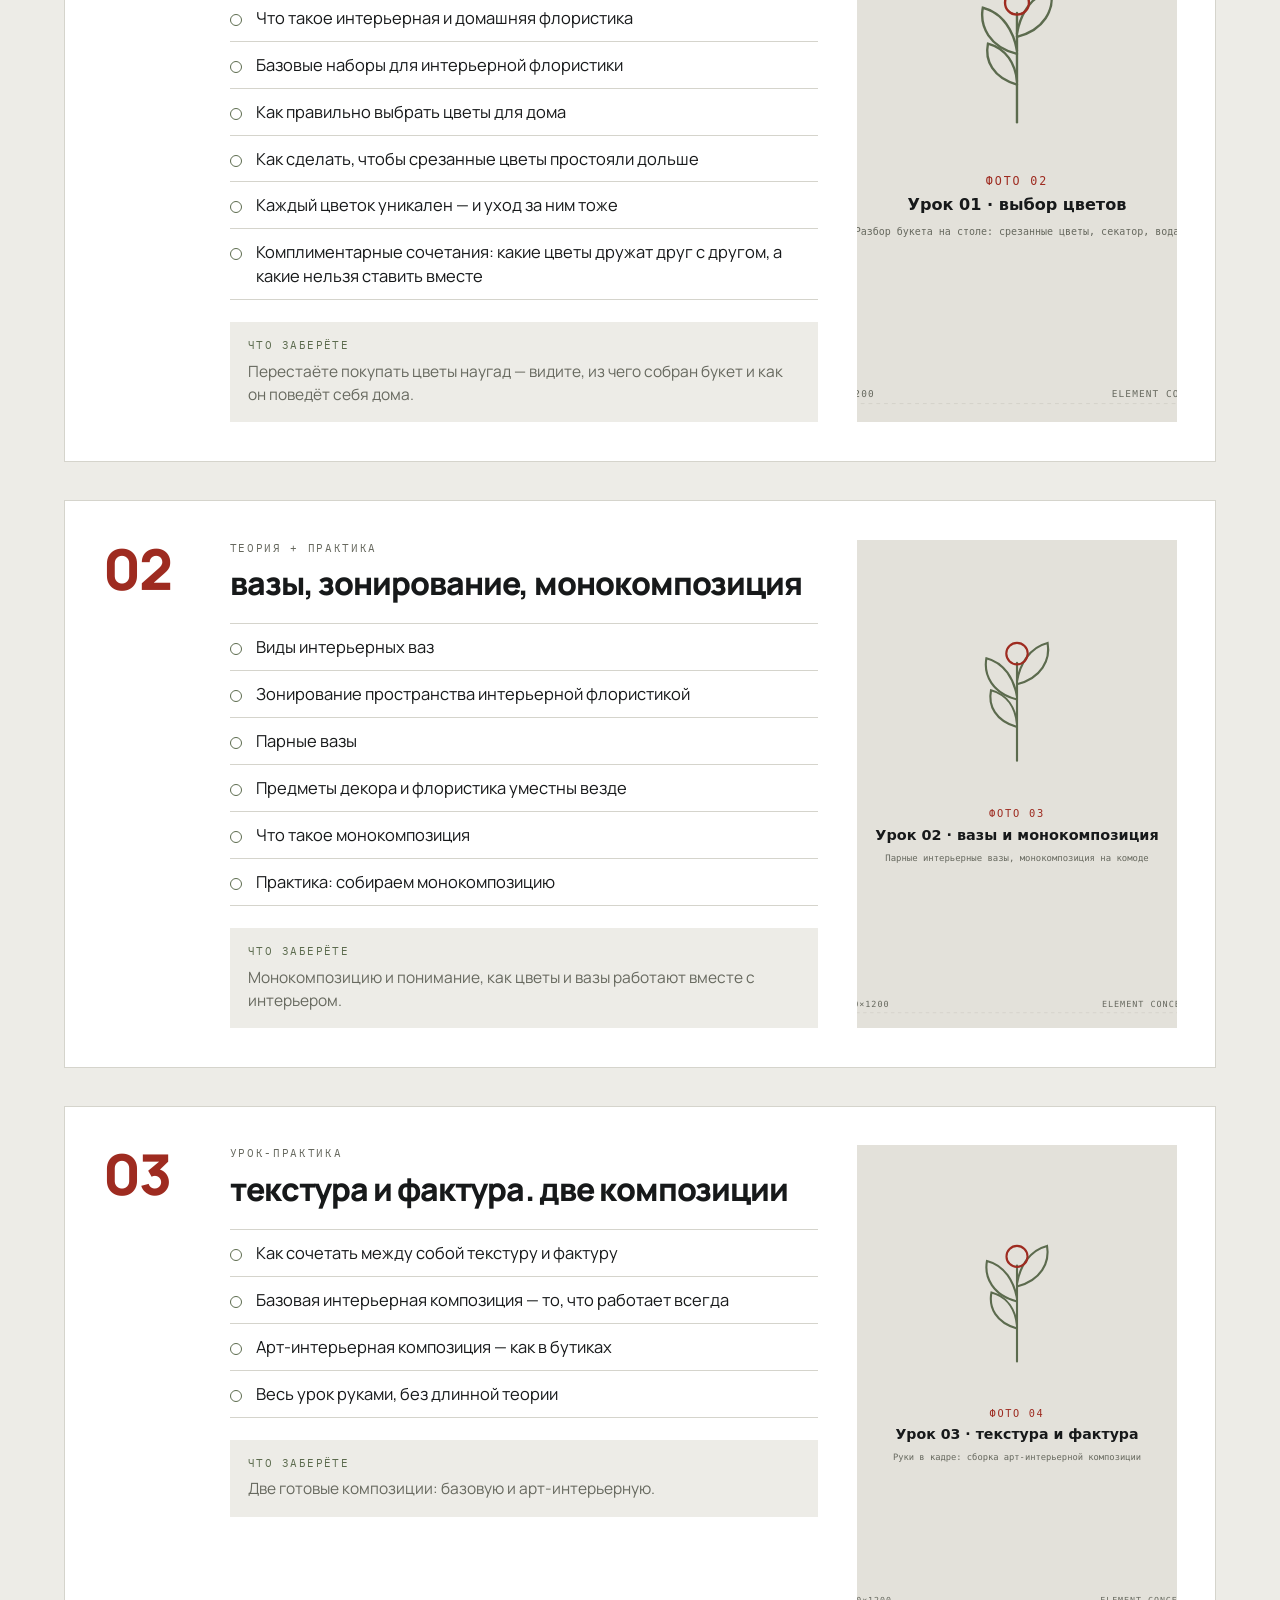
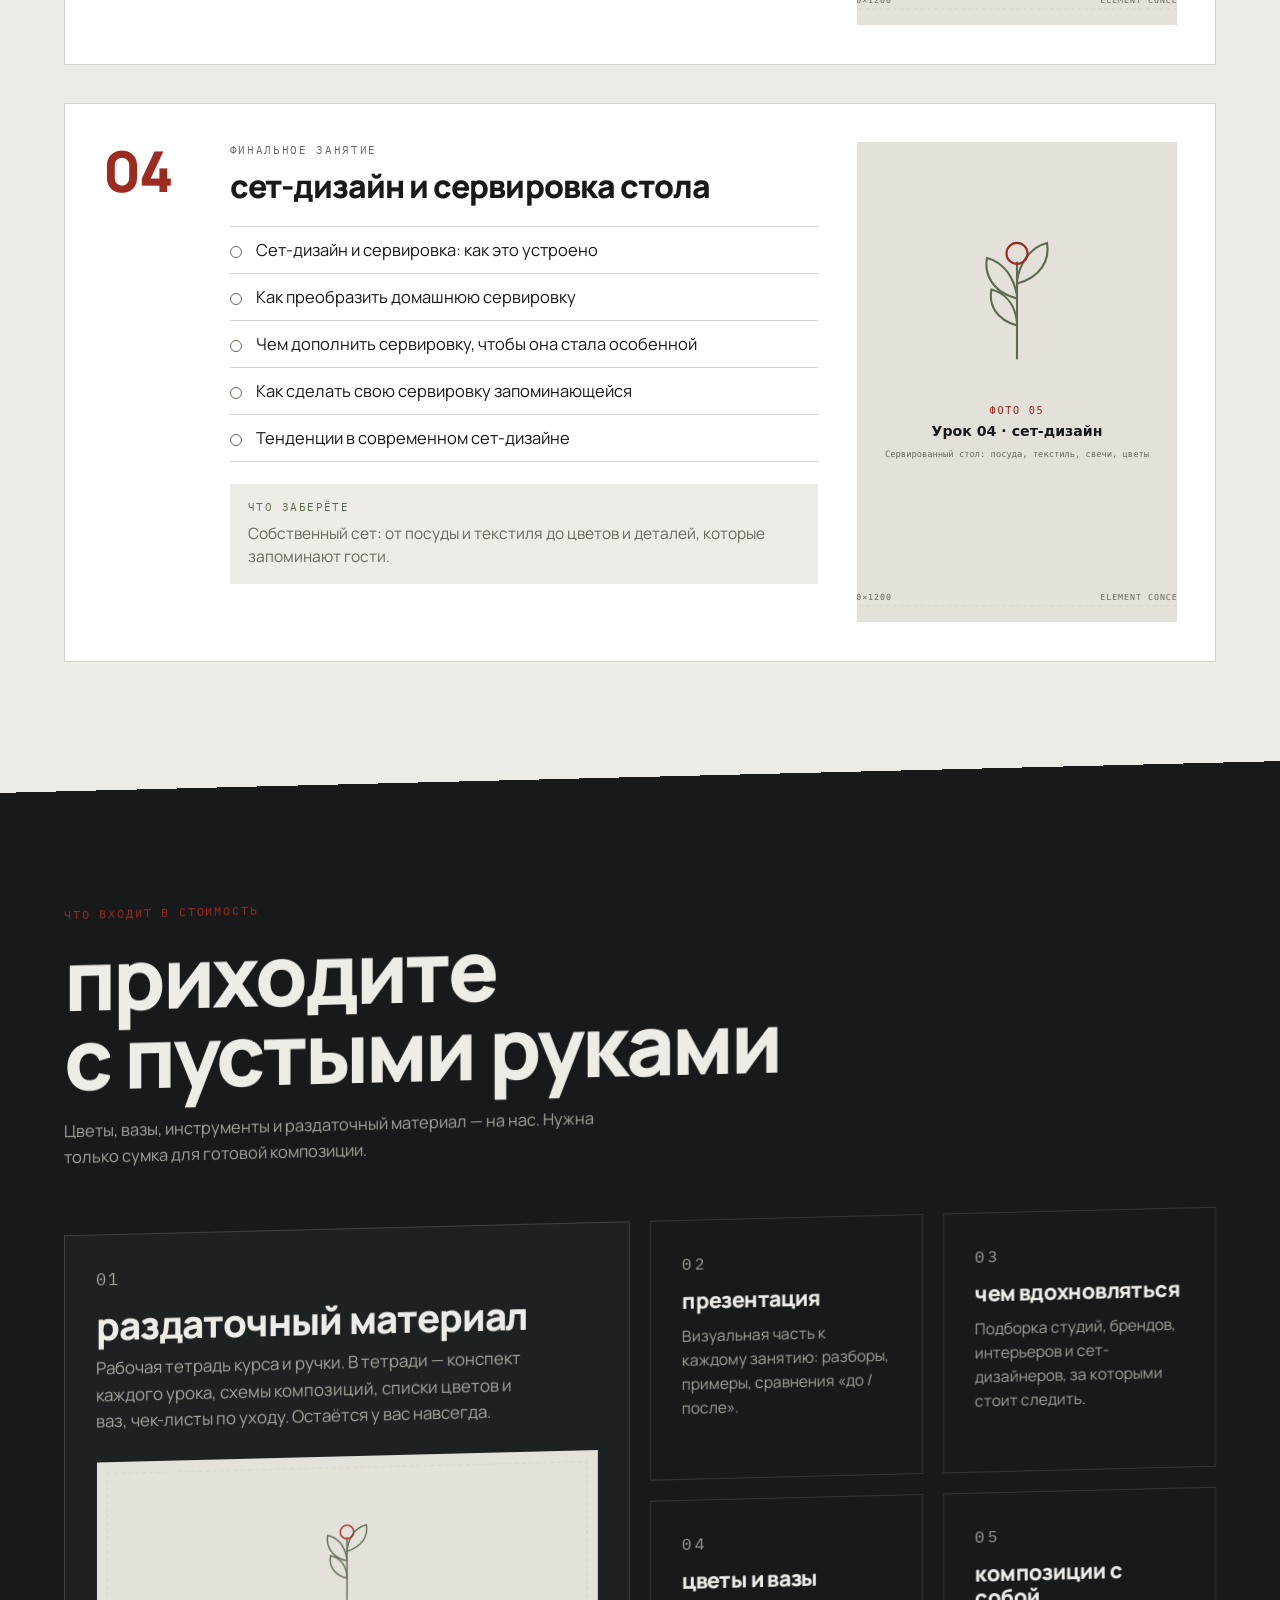
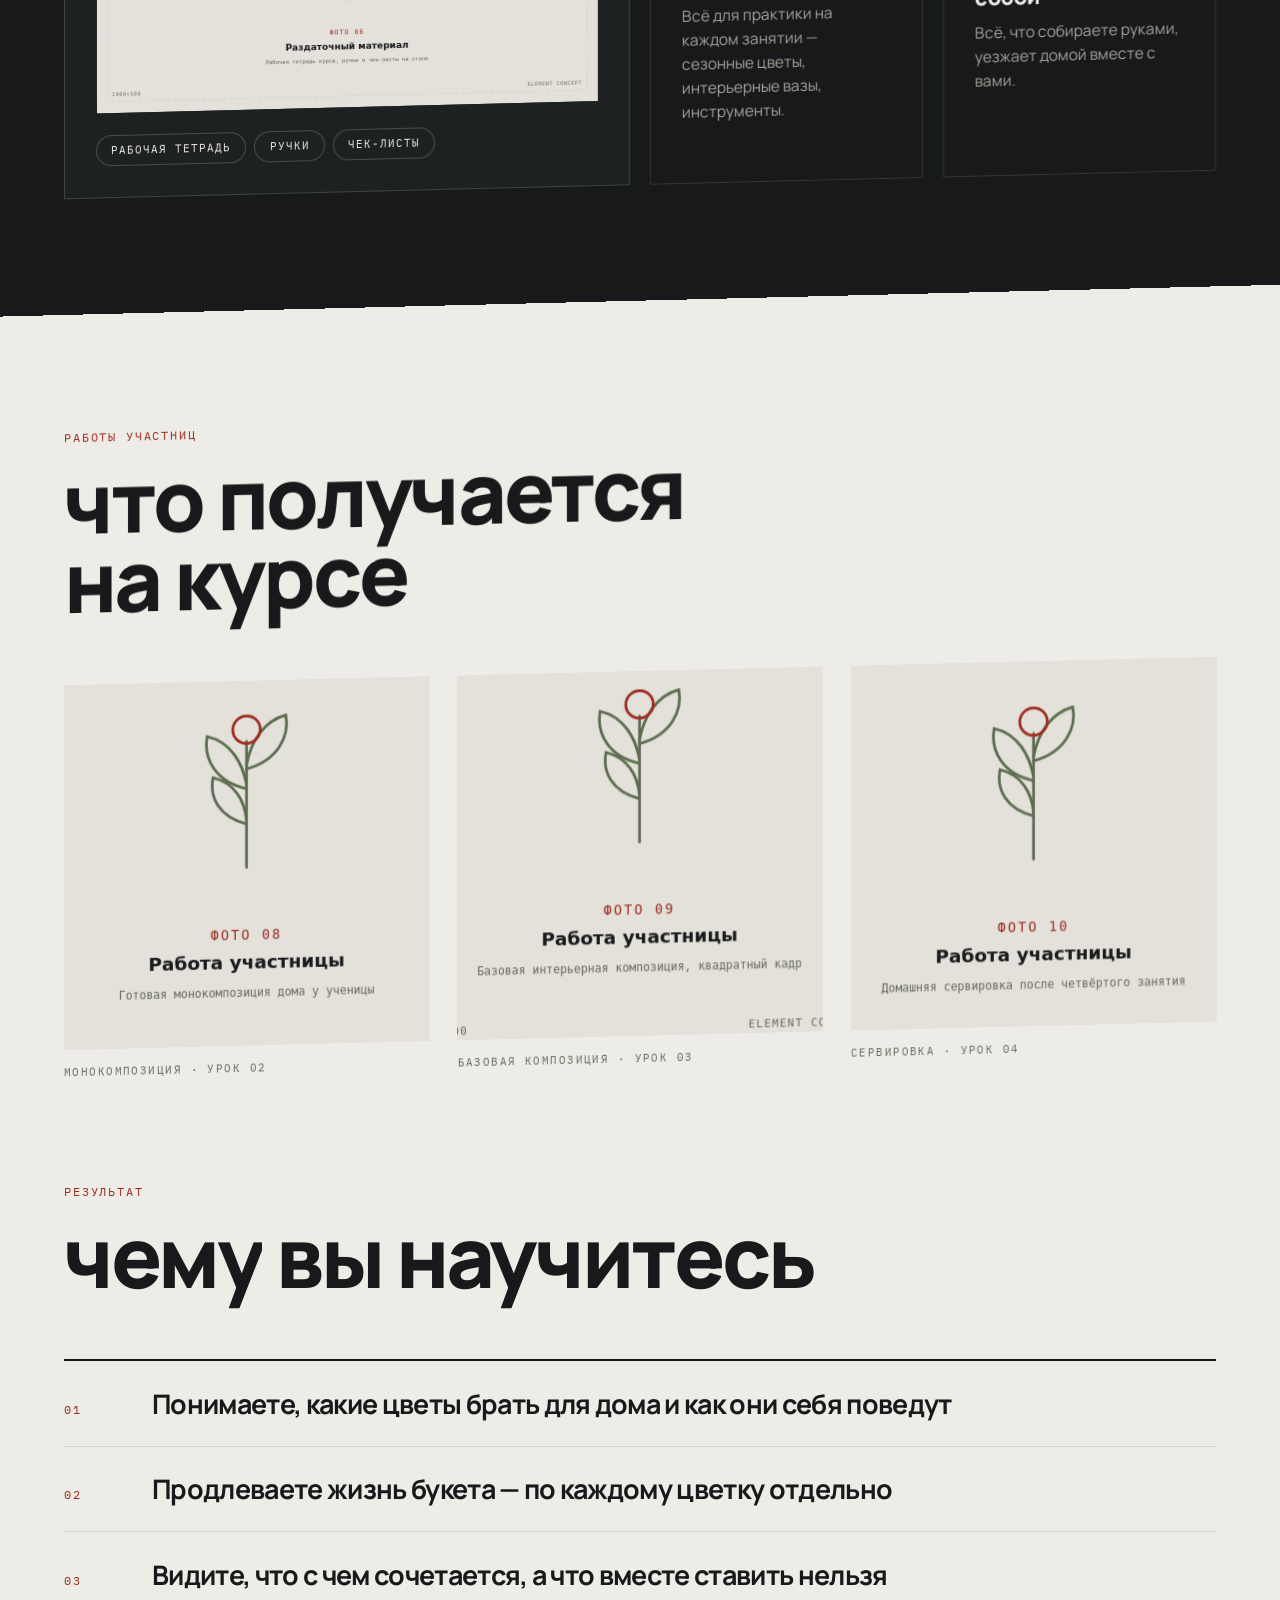
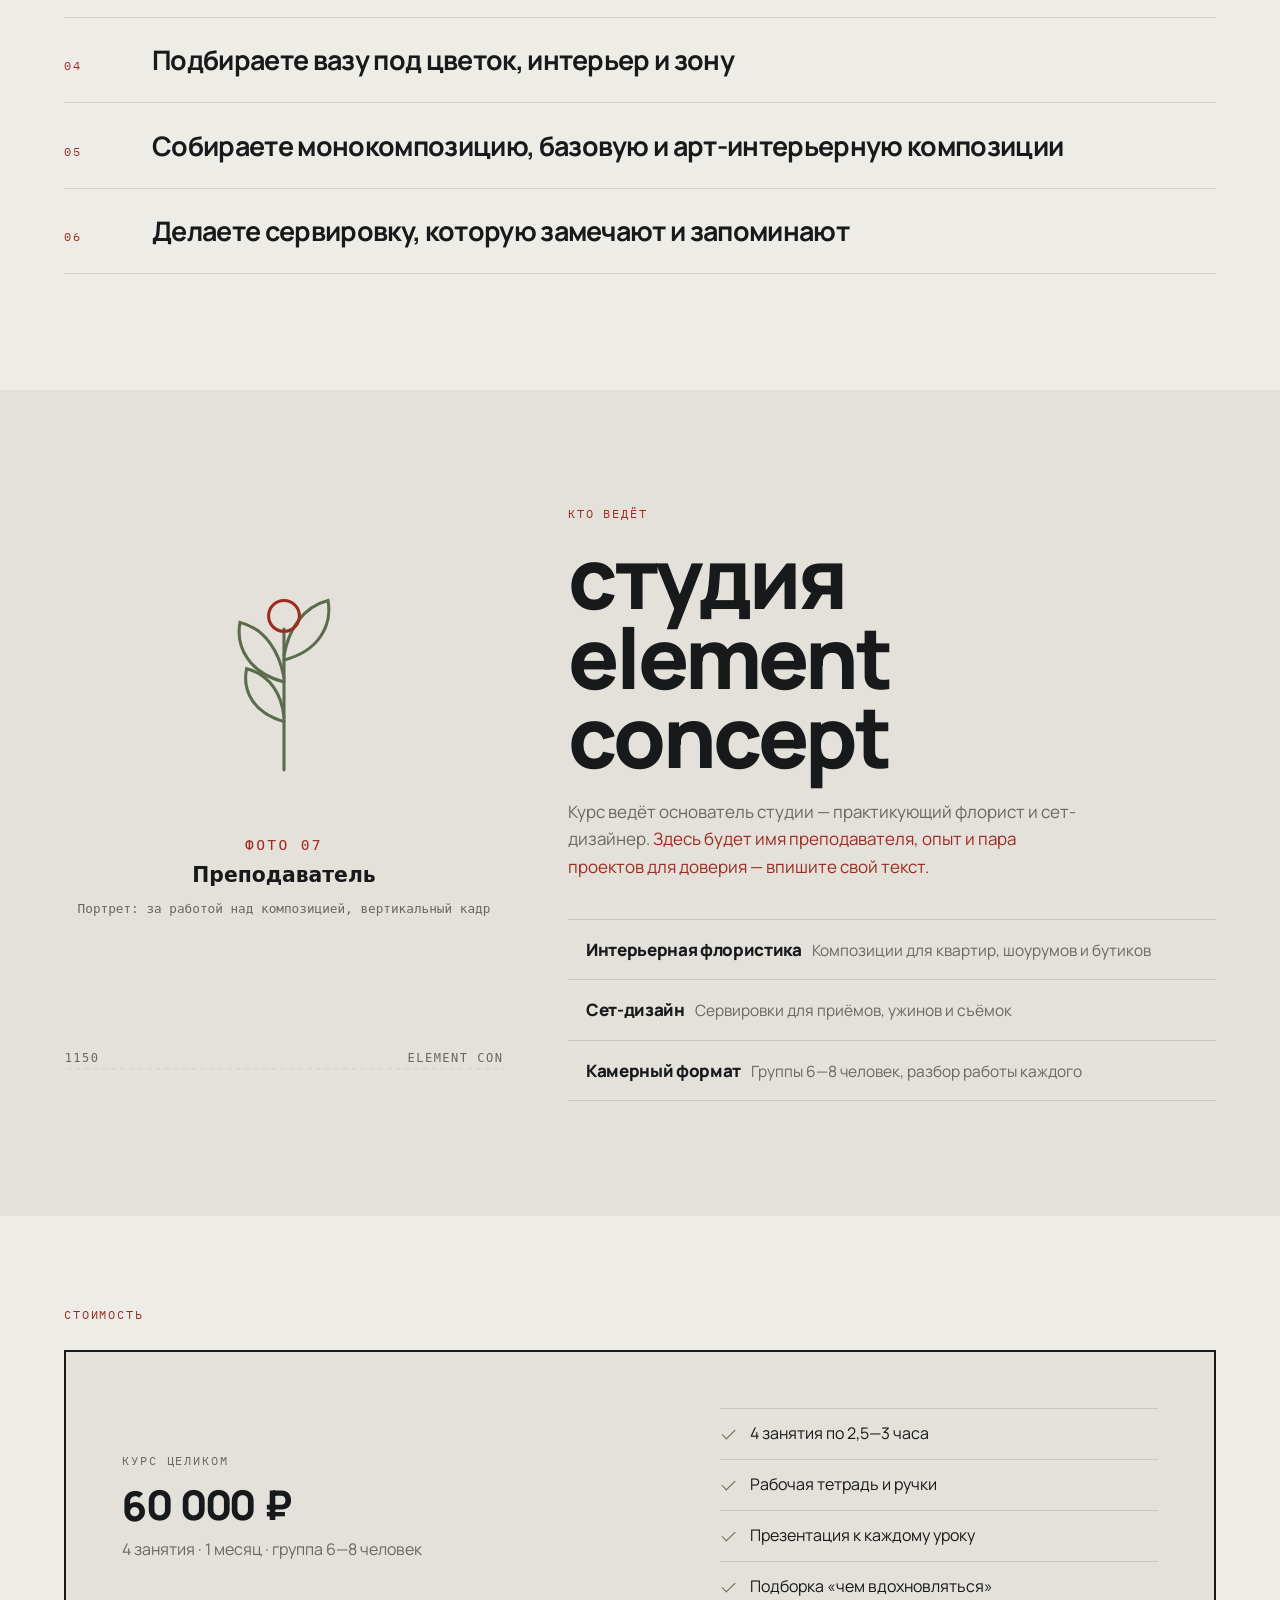
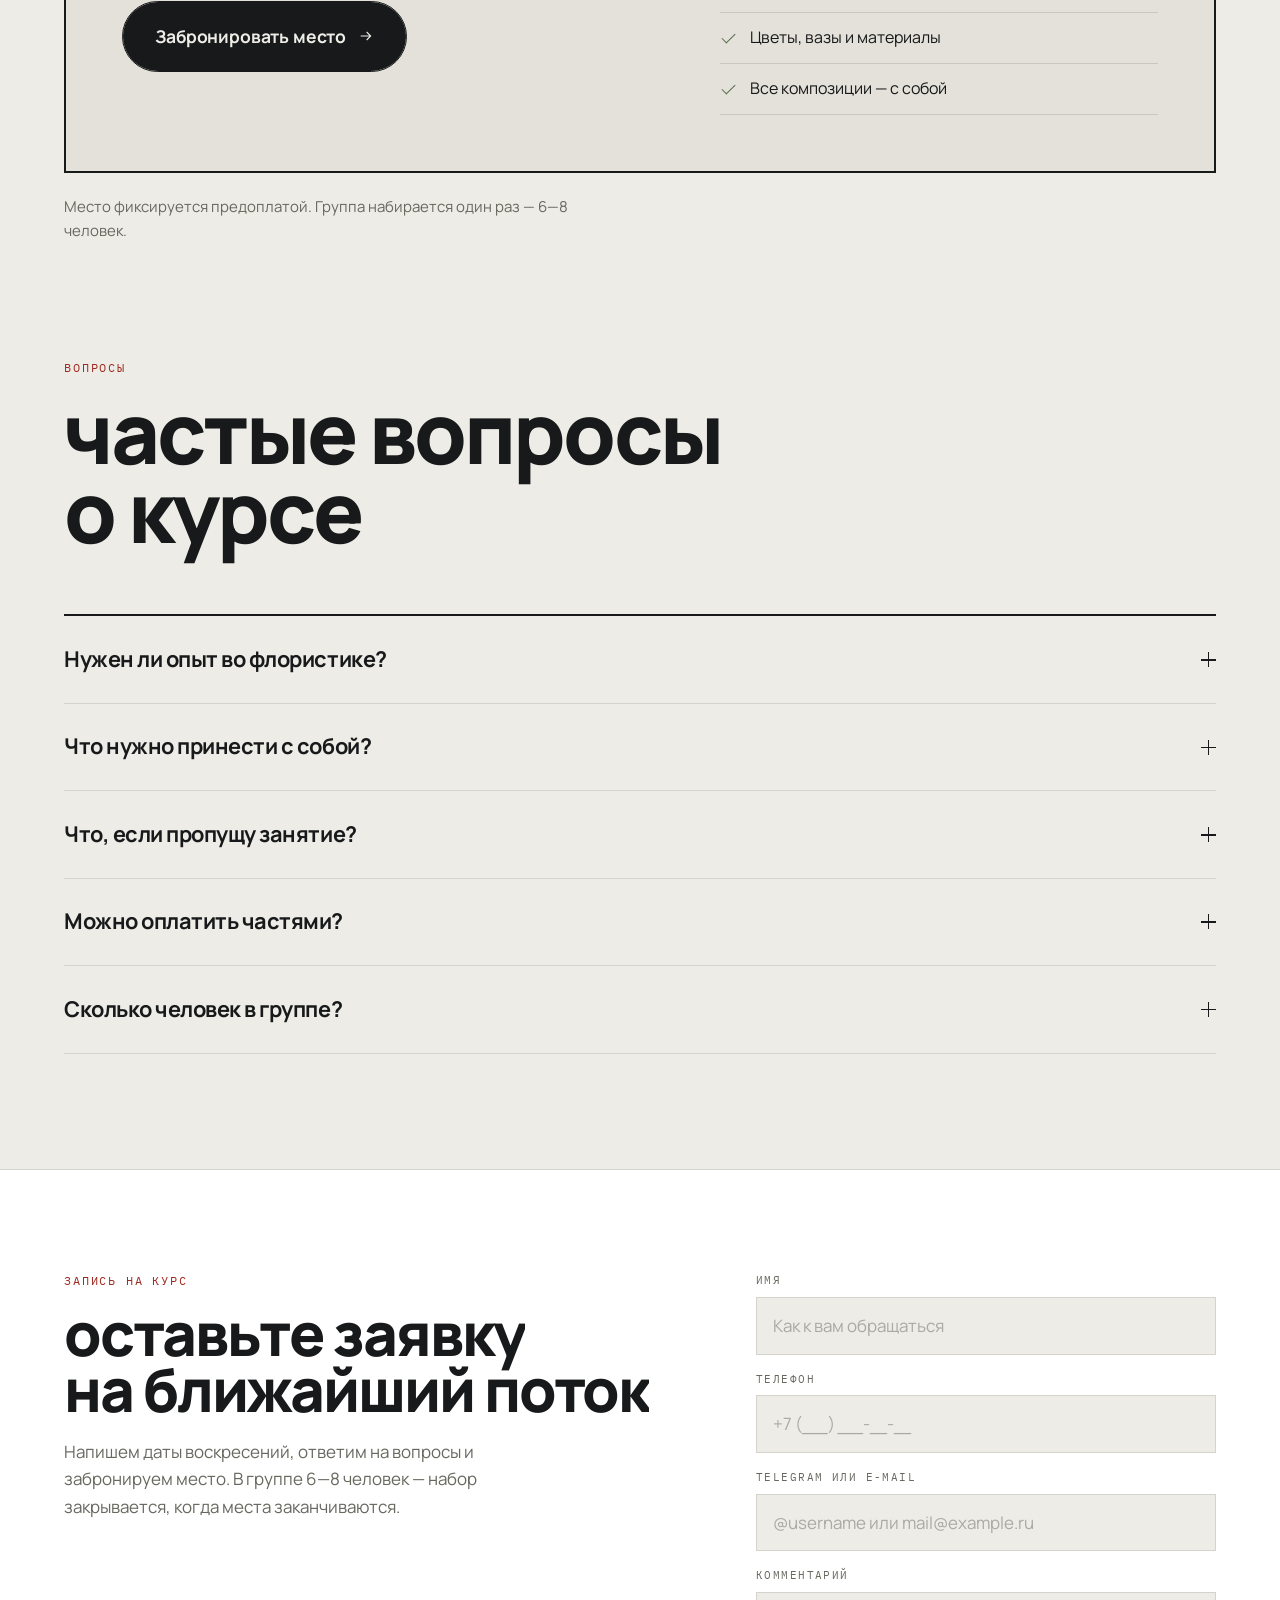
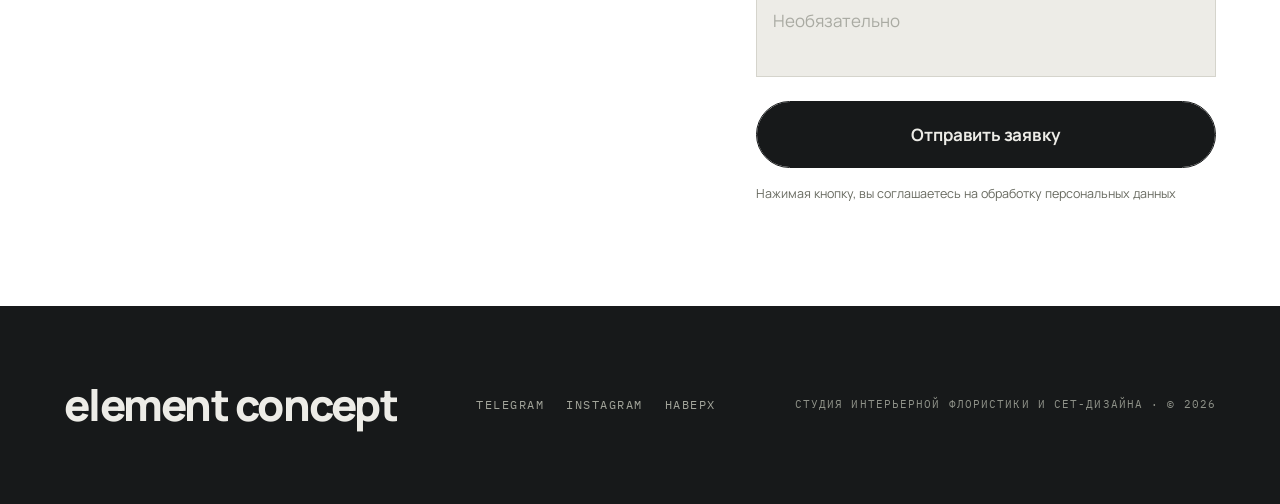
==== commit 5a33306e: "Ускоряю интро первого экрана Speed Index считает вьюпорт незаполненным, пока заголовок доезжает. При" ====
--- a/docs/index.html
+++ b/docs/index.html
@@ -25,7 +25,7 @@
 <link rel="preload" href="fonts/manrope-400.woff2" as="font" type="font/woff2" crossorigin>
 <link rel="preload" href="fonts/manrope-700.woff2" as="font" type="font/woff2" crossorigin>
 <link rel="preload" href="fonts/plex-mono-400.woff2" as="font" type="font/woff2" crossorigin>
-<style>@font-face{font-family:'Manrope';font-style:normal;font-weight:400;font-display:swap;src:url('fonts/manrope-400.woff2') format('woff2')}@font-face{font-family:'Manrope';font-style:normal;font-weight:700;font-display:swap;src:url('fonts/manrope-700.woff2') format('woff2')}@font-face{font-family:'Manrope';font-style:normal;font-weight:800;font-display:swap;src:url('fonts/manrope-800.woff2') format('woff2')}@font-face{font-family:'Literata';font-style:normal;font-weight:200;font-display:swap;src:url('fonts/literata-200.woff2') format('woff2')}@font-face{font-family:'IBM Plex Mono';font-style:normal;font-weight:400;font-display:swap;src:url('fonts/plex-mono-400.woff2') format('woff2')}:root{--bone:#EDECE7;--paper:#FFFFFF;--ink:#17191A;--muted:#67695F;--line:#D5D4CC;--red:#9E2B20;--olive:#5C6B4E;--sand:#E3E1DA;--ink-2:#1E2122;--ink-line:#343734;--ink-mute:#A3A59B;--serif:"Literata",Georgia,serif;--sans:"Manrope",system-ui,-apple-system,sans-serif;--mono:"IBM Plex Mono",ui-monospace,monospace;--gutter:clamp(20px,5vw,72px);--maxw:1320px;--bar-h:62px;--ease:cubic-bezier(.2,.8,.25,1);--ease-mask:cubic-bezier(.66,0,.13,1)}*{box-sizing:border-box;margin:0;padding:0}html{scroll-behavior:smooth;-webkit-text-size-adjust:100%}body{background:var(--bone);color:var(--ink);font-family:var(--sans);font-size:17px;line-height:1.62;-webkit-font-smoothing:antialiased;overflow-x:hidden}img{display:block;max-width:100%}picture{display:block}a{color:inherit;text-decoration:none}button{font:inherit;color:inherit;background:none;border:0;cursor:pointer}ul,ol{list-style:none}dl,dt,dd{margin:0}mark{background:none;color:var(--red)}:focus-visible{outline:2px solid var(--red);outline-offset:3px}[hidden]{display:none !important}section[id]{scroll-margin-top:var(--bar-h)}.skip{position:absolute;left:-9999px;z-index:300;background:var(--ink);color:var(--bone);padding:12px 20px;font-size:13px}.skip:focus{left:8px;top:8px}.sr-only{position:absolute;width:1px;height:1px;overflow:hidden;clip:rect(0 0 0 0);white-space:nowrap}.wrap{max-width:var(--maxw);margin-inline:auto;padding-inline:var(--gutter)}.h2{font-weight:800;font-size:clamp(38px,6.6vw,86px);line-height:.94;letter-spacing:-.035em;text-transform:lowercase}.tag{font-family:var(--mono);font-size:11.5px;letter-spacing:.16em;text-transform:uppercase;color:var(--red)}.prog-line{position:fixed;inset:0 0 auto;height:2px;z-index:90;pointer-events:none}.prog-line i{display:block;height:100%;background:var(--red);transform:scaleX(0);transform-origin:0 50%}@supports (animation-timeline:scroll()){.prog-line i{animation:progGrow linear both;animation-timeline:scroll(root block)}@keyframes progGrow{from{transform:scaleX(0)}to{transform:scaleX(1)}}}.rv{opacity:0;transform:translateY(24px);transition:opacity .62s ease,transform .72s var(--ease);transition-delay:calc(var(--i,0)*70ms)}.rv.is-in{opacity:1;transform:none}@property --ps{syntax:"<number>";inherits:false;initial-value:1}.mask{overflow:hidden;position:relative}.mask picture{width:100%;height:100%;overflow:hidden;clip-path:inset(0 0 100% 0);transform:scale(1.06);transition:clip-path .78s var(--ease-mask),transform 1.1s var(--ease)}.mask.is-in picture{clip-path:inset(0 0 0 0);transform:scale(1)}.mask img{width:100%;height:100%;object-fit:cover;will-change:transform;transform:translate3d(0,var(--py,0px),0) scale(calc(var(--pz,1) * var(--ps,1)));transition:--ps .9s var(--ease)}[data-split]{--wd:0ms}.w{display:inline-block;overflow:hidden;vertical-align:top;padding-block:.5em;margin-block:-.5em}.w--b{display:block}.wg{display:inline-block;white-space:nowrap}.w>i{display:inline-block;font-style:normal;transform:translateY(115%);transition:transform .66s var(--ease-mask);transition-delay:var(--wd)}[data-split].is-in .w>i{transform:none}html.js [data-split]:not(.is-split){visibility:hidden}[data-skew]{transform:skewY(var(--skew,0deg));transform-origin:50% 50%;will-change:transform}[data-tilt]{transform:perspective(900px) rotateX(var(--rx,0deg)) rotateY(var(--ry,0deg));transition:transform .45s var(--ease)}.hl{color:color-mix(in srgb,currentColor calc(var(--o,.45)*100%),transparent);transition:color .18s linear}@media (prefers-reduced-motion:reduce){html{scroll-behavior:auto}.rv,.mask picture,.w>i{opacity:1;transform:none;clip-path:none;transition:none}.hl{color:currentColor}[data-tilt],[data-skew]{transform:none}.reel__d b{transition:none}.prog-line i{animation:none}.wk{position:static}}@media (prefers-contrast:more){:root{--muted:#4A4C45;--line:#B4B2A9;--ink-mute:#D2D4CB}.hl{color:currentColor}.btn{border-width:2px}}.bar{position:fixed;inset:0 0 auto;z-index:80;height:var(--bar-h);background:color-mix(in srgb,var(--bone) 90%,transparent);backdrop-filter:blur(12px);border-bottom:1px solid var(--line);transition:transform .5s var(--ease)}.bar.is-hidden{transform:translateY(-101%)}.bar__in{height:100%;max-width:var(--maxw);margin-inline:auto;padding-inline:var(--gutter);display:flex;align-items:center;gap:clamp(14px,2.4vw,34px)}.bar__logo{font-weight:800;font-size:14px;letter-spacing:-.01em;text-transform:uppercase;white-space:nowrap}.bar__nav{display:flex;gap:clamp(14px,1.8vw,26px);font-size:14.5px;color:var(--muted)}.bar__nav a{position:relative;padding-block:3px;transition:color .25s}.bar__nav a::after{content:"";position:absolute;inset:auto 0 0;height:1px;background:var(--ink);transform:scaleX(0);transform-origin:100% 50%;transition:transform .45s var(--ease)}.bar__nav a:hover{color:var(--ink)}.bar__nav a:hover::after{transform:scaleX(1);transform-origin:0 50%}.bar__price{margin-left:auto;display:flex;align-items:baseline;gap:9px;white-space:nowrap}.bar__price b{font-weight:800;font-size:15px;letter-spacing:-.02em}.bar__price span{font-family:var(--mono);font-size:10.5px;letter-spacing:.1em;text-transform:uppercase;color:var(--muted)}.burger{display:none;margin-left:auto;width:32px;height:32px;flex-direction:column;justify-content:center;align-items:flex-end;gap:6px}.burger i{width:20px;height:2px;background:var(--ink);transition:transform .35s var(--ease)}.burger[aria-expanded="true"] i:first-child{transform:translateY(4px) rotate(45deg)}.burger[aria-expanded="true"] i:last-child{transform:translateY(-4px) rotate(-45deg)}.menu{position:fixed;inset:var(--bar-h) 0 auto;z-index:79;background:var(--bone);border-bottom:1px solid var(--line);padding:14px var(--gutter) 26px;display:flex;flex-direction:column}.menu a{font-weight:800;font-size:26px;letter-spacing:-.03em;text-transform:lowercase;padding-block:11px;border-bottom:1px solid var(--line)}.menu a:last-child{border:0;color:var(--red)}@media (max-width:900px){.bar__nav,.bar .btn--s{display:none}.bar__price{margin-left:auto}.burger{display:flex;margin-left:14px}}.btn{position:relative;display:inline-flex;align-items:center;justify-content:center;gap:12px;color:var(--bone);font-weight:700;letter-spacing:-.01em;padding:16px 26px;border:1.5px solid var(--ink);border-radius:100px;overflow:hidden;isolation:isolate;transition:color .4s var(--ease),gap .35s var(--ease),transform .3s var(--ease)}.btn::before{content:"";position:absolute;inset:0;z-index:-1;background:var(--ink);transform:translateY(0);transition:transform .5s var(--ease-mask)}.btn:hover{color:var(--ink);gap:18px}.btn:hover::before{transform:translateY(101%)}.btn svg{flex:none;transition:transform .4s var(--ease)}.btn:hover svg{transform:translateX(4px)}.btn--s{padding:10px 18px;font-size:14px}.btn--big{padding:20px 32px;font-size:17.5px}.btn--wide{width:100%;padding-block:19px}.cover{padding-top:var(--bar-h)}.cover__top{min-height:calc(100svh - var(--bar-h));display:flex;flex-direction:column;justify-content:center;padding-block:clamp(32px,5vw,72px)}.cover__h{font-weight:800;font-size:clamp(56px,12.2vw,190px);line-height:.85;letter-spacing:-.045em;text-transform:lowercase;margin:clamp(18px,2.4vw,34px) 0 clamp(32px,4.5vw,60px)}.cover__h .dot{color:var(--red)}.cover__h-sm{display:block;font-size:.22em;letter-spacing:.02em;color:var(--muted);margin-bottom:.28em}.cover__row{display:flex;align-items:flex-end;justify-content:space-between;gap:clamp(24px,4vw,60px);flex-wrap:wrap;padding-bottom:clamp(30px,4vw,52px)}.cover__lead{max-width:56ch;font-size:clamp(17px,1.35vw,20px);color:var(--muted)}.cover__strip{height:clamp(240px,34vw,460px)}.mq{overflow:hidden;border-block:1px solid var(--line);padding-block:15px}.mq__row{display:flex;align-items:center;gap:clamp(18px,2vw,30px);width:max-content;will-change:transform}.mq__row span{font-family:var(--mono);font-size:12px;letter-spacing:.14em;text-transform:uppercase;color:var(--muted);white-space:nowrap}.mq__row i{flex:none;width:5px;height:5px;border-radius:50%;background:var(--red)}.stats{display:grid;grid-template-columns:repeat(4,1fr);gap:clamp(16px,2vw,32px);padding-block:clamp(30px,4vw,48px)}.stats>div{border-top:2px solid var(--ink);padding-top:16px}.stats dt{font-weight:800;font-size:clamp(34px,4.4vw,62px);line-height:1;letter-spacing:-.045em;font-variant-numeric:tabular-nums}.stats dd{margin-top:8px;font-size:14.5px;line-height:1.45;color:var(--muted);max-width:20ch}@media (max-width:900px){.stats{grid-template-columns:repeat(2,1fr)}}.say{background:var(--ink);color:var(--bone);padding-block:clamp(64px,9vw,132px)}.say__in{display:grid;grid-template-columns:minmax(0,1.15fr) minmax(0,1fr);gap:clamp(30px,5vw,80px);align-items:end}.say__q{font-family:var(--serif);font-weight:200;font-size:clamp(30px,4.2vw,62px);line-height:1.12;letter-spacing:-.015em}.say__txt p{color:var(--ink-mute);font-size:16.5px}.say__sig{margin-top:22px;padding-top:22px;border-top:1px solid var(--ink-line);color:var(--bone) !important;font-weight:700;letter-spacing:-.01em}@media (max-width:900px){.say__in{grid-template-columns:1fr}}.head{margin-bottom:clamp(36px,5vw,68px);max-width:900px}.head .h2{margin:14px 0 0}.head__note{margin-top:20px;max-width:54ch;color:var(--muted);font-size:16.5px}.head--inv .head__note{color:var(--ink-mute)}.who{padding-block:clamp(64px,9vw,132px)}.who__list{display:grid;grid-template-columns:repeat(4,1fr);gap:1px;background:var(--line);border-block:1px solid var(--line)}.who__list li{background:var(--bone);padding:clamp(22px,2.4vw,32px) clamp(18px,2vw,26px);transition:background .4s var(--ease),transform .5s var(--ease)}.who__list li:hover{background:var(--paper)}.who__list b{display:block;font-weight:800;font-size:clamp(17px,1.5vw,21px);line-height:1.2;letter-spacing:-.025em;margin-bottom:12px}.who__list span{color:var(--muted);font-size:15.5px;line-height:1.5}@media (max-width:1000px){.who__list{grid-template-columns:repeat(2,1fr)}}@media (max-width:600px){.who__list{grid-template-columns:1fr}}.prog{padding-bottom:clamp(64px,9vw,132px)}.weeks{display:flex;flex-direction:column;gap:clamp(20px,2.6vw,34px)}.wk{display:grid;grid-template-columns:88px minmax(0,1fr) minmax(0,320px);gap:clamp(20px,3vw,44px);align-items:start;background:var(--paper);border:1px solid var(--line);padding:clamp(24px,3vw,44px);transition:border-color .4s var(--ease)}.wk:hover{border-color:var(--ink)}.wk__rail{padding-top:6px}.wk__no{display:block;font-weight:800;font-size:clamp(40px,4.4vw,64px);line-height:.8;letter-spacing:-.05em;color:var(--red);position:sticky;top:calc(var(--bar-h) + 24px)}.wk__kicker{font-family:var(--mono);font-size:11px;letter-spacing:.15em;text-transform:uppercase;color:var(--muted)}.wk__t{font-weight:800;font-size:clamp(22px,2.5vw,36px);line-height:1.06;letter-spacing:-.03em;margin:10px 0 22px}.wk__list{border-top:1px solid var(--line)}.wk__list li{position:relative;padding:11px 0 11px 26px;border-bottom:1px solid var(--line);font-size:16.5px;line-height:1.45}.wk__list li::before{content:"";position:absolute;left:0;top:19px;width:10px;height:10px;border:1.5px solid var(--olive);border-radius:50%;transition:background .3s var(--ease)}.wk:hover .wk__list li::before{background:var(--olive)}.wk__out{margin-top:22px;padding:16px 18px;background:var(--bone);font-size:15.5px;line-height:1.5;color:var(--muted)}.wk__out span{display:block;font-family:var(--mono);font-size:10.5px;letter-spacing:.14em;text-transform:uppercase;color:var(--olive);margin-bottom:6px}.wk__img{align-self:stretch;min-height:260px}.wk:hover .wk__img img{--ps:1.05}@media (min-width:1081px) and (min-height:820px){.weeks{gap:clamp(26px,3vw,44px)}.wk{position:sticky;top:calc(var(--bar-h) + 20px + var(--n,0)*14px)}}.mask--side picture{clip-path:inset(0 100% 0 0)}.mask--side.is-in picture{clip-path:inset(0 0 0 0)}@media (max-width:1080px){.wk{grid-template-columns:70px minmax(0,1fr)}.wk__img{grid-column:1/-1;aspect-ratio:16/7;min-height:0;margin-top:6px}.wk__no{position:static}}@media (max-width:640px){.wk{grid-template-columns:1fr;gap:16px}.wk__no{font-size:38px}}.kit{background:var(--ink);color:var(--bone);padding-block:clamp(64px,9vw,132px)}.kit__grid{display:grid;grid-template-columns:repeat(4,1fr);gap:clamp(14px,1.6vw,22px)}.kit__hero,.kit__i{border:1px solid var(--ink-line);padding:clamp(22px,2.4vw,34px);display:flex;flex-direction:column;transition:background .45s var(--ease)}.kit__hero:hover,.kit__i:hover{background:var(--ink-2)}.kit__hero{grid-column:span 2;grid-row:span 2;background:var(--ink-2);border-color:#3F4340}.kit__no{font-family:var(--mono);font-size:11.5px;letter-spacing:.16em;color:var(--olive)}.kit__hero h3,.kit__i h3{font-weight:800;letter-spacing:-.028em;margin:14px 0 10px}.kit__hero h3{font-size:clamp(26px,3vw,42px);line-height:1.02}.kit__i h3{font-size:clamp(19px,1.7vw,25px);line-height:1.1}.kit__hero p,.kit__i p{color:var(--ink-mute);font-size:15.5px;line-height:1.55}.kit__hero p{font-size:17px;max-width:44ch}.kit__pic{margin-top:auto;padding-top:28px;flex:none}.kit__pic picture{aspect-ratio:16/8;height:auto}.chips{display:flex;flex-wrap:wrap;gap:8px;padding-top:22px}.chips li{border:1px solid #4A4E4A;border-radius:100px;padding:6px 14px;font-family:var(--mono);font-size:10.5px;letter-spacing:.1em;text-transform:uppercase}@media (max-width:1000px){.kit__grid{grid-template-columns:repeat(2,1fr)}.kit__hero{grid-column:span 2;grid-row:auto}}@media (max-width:560px){.kit__grid{grid-template-columns:1fr}.kit__hero{grid-column:auto}}.works{padding-block:clamp(64px,9vw,132px)}.works__grid{display:grid;grid-template-columns:repeat(3,1fr);gap:clamp(16px,2.2vw,30px)}.work picture{aspect-ratio:1/1;height:auto}.work:hover img{--ps:1.06}.work figcaption{margin-top:14px;font-family:var(--mono);font-size:11px;letter-spacing:.13em;text-transform:uppercase;color:var(--muted)}.works .mask{overflow:visible}@media (max-width:760px){.works__grid{grid-template-columns:1fr}}.res{padding-bottom:clamp(64px,9vw,132px)}.res__list{border-top:2px solid var(--ink)}.res__list li{display:grid;grid-template-columns:74px minmax(0,1fr);gap:14px;align-items:baseline;padding-block:clamp(16px,2vw,26px);border-bottom:1px solid var(--line);font-weight:700;font-size:clamp(18px,2.1vw,30px);line-height:1.24;letter-spacing:-.025em;transition:padding-left .4s var(--ease)}.res__list li:hover{padding-left:12px}.res__list span{font-family:var(--mono);font-size:12px;font-weight:400;letter-spacing:.14em;color:var(--red)}@media (max-width:560px){.res__list li{grid-template-columns:1fr;gap:4px}}.tut{background:var(--sand);padding-block:clamp(64px,9vw,132px)}.tut__in{display:grid;grid-template-columns:minmax(0,440px) minmax(0,1fr);gap:clamp(30px,5vw,80px);align-items:center}.tut__img{aspect-ratio:4/5}.tut__txt .h2{margin:14px 0 22px}.tut__lead{max-width:52ch;color:var(--muted);font-size:17px}.tut__facts{margin-top:clamp(26px,3vw,40px);display:grid;gap:1px;background:#C9C7BF;border-block:1px solid #C9C7BF}.tut__facts li{background:var(--sand);padding:16px 0 16px 18px}.tut__facts b{font-weight:800;letter-spacing:-.02em;margin-right:10px}.tut__facts span{color:var(--muted);font-size:15.5px}@media (max-width:900px){.tut__in{grid-template-columns:1fr}}.price{padding-bottom:clamp(64px,9vw,132px);padding-top:clamp(48px,7vw,100px)}.price .head{margin-bottom:clamp(18px,2vw,26px)}.tick{display:grid;grid-template-columns:minmax(0,1.25fr) minmax(0,1fr);gap:clamp(28px,4vw,64px);align-items:center;background:var(--sand);border:2px solid var(--ink);padding:clamp(30px,4.4vw,64px)}.tick__kick{font-family:var(--mono);font-size:11.5px;letter-spacing:.16em;text-transform:uppercase;color:var(--muted)}.tick__n{font-weight:800;font-size:clamp(58px,10vw,140px);line-height:.84;letter-spacing:-.055em;margin:14px 0 12px;display:flex;align-items:baseline;gap:.08em;font-variant-numeric:tabular-nums}.reel{display:flex;align-items:baseline}.reel__d{display:inline-block;overflow:hidden;height:1em;line-height:1;font-style:normal;vertical-align:bottom}.reel__d b{display:block;font-weight:inherit;white-space:pre;transform:translateY(calc(var(--to,0)*-1em));transition:transform 1.5s var(--ease-mask);transition-delay:var(--wd,0ms)}.reel__gap{display:inline-block;font-style:normal;width:.26em}.tick__n i{font-style:normal;font-size:.32em;letter-spacing:-.02em}.tick__sub{color:var(--muted);font-size:16px;margin-bottom:clamp(24px,3vw,38px)}.tick__r li{position:relative;padding:12px 0 12px 30px;border-bottom:1px solid #C9C7BF;font-size:16px}.tick__r li:first-child{border-top:1px solid #C9C7BF}.tick__r li::before{content:"";position:absolute;left:2px;top:20px;width:12px;height:6px;border-left:1.6px solid var(--olive);border-bottom:1.6px solid var(--olive);transform:rotate(-45deg)}.price__note{margin-top:22px;color:var(--muted);font-size:15px;max-width:60ch}@media (max-width:900px){.tick{grid-template-columns:1fr}}.faq{padding-bottom:clamp(64px,9vw,132px)}.faq__list{border-top:2px solid var(--ink)}.qa{border-bottom:1px solid var(--line)}.qa h3{font:inherit}.qa__bar{width:100%;display:flex;align-items:center;justify-content:space-between;gap:24px;padding-block:clamp(18px,2vw,26px);text-align:left;font-weight:700;font-size:clamp(17px,1.7vw,24px);letter-spacing:-.022em;transition:color .25s,padding-left .4s var(--ease)}.qa__bar:hover{color:var(--red);padding-left:10px}.sign{position:relative;flex:none;width:15px;height:15px}.sign::before,.sign::after{content:"";position:absolute;background:currentColor;transition:transform .45s var(--ease)}.sign::before{inset:7px 0 auto;height:1.5px}.sign::after{inset:0 6.75px auto;width:1.5px;height:100%}.qa.is-open .sign::after{transform:scaleY(0)}.qa.is-open .sign::before{transform:rotate(180deg)}.qa__body{display:grid;grid-template-rows:0fr;transition:grid-template-rows .5s var(--ease)}.qa.is-open .qa__body{grid-template-rows:1fr}.qa__in{overflow:hidden;min-height:0}.qa__in p{padding-bottom:clamp(18px,2.2vw,28px);max-width:64ch;color:var(--muted);font-size:16.5px}.form{background:var(--paper);border-top:1px solid var(--line);padding-block:clamp(56px,8vw,116px)}.form__in{display:grid;grid-template-columns:minmax(0,1fr) minmax(0,460px);gap:clamp(32px,5vw,80px);align-items:start}.form__l .h2{margin:14px 0 20px;font-size:clamp(34px,4.8vw,60px)}.form__note{color:var(--muted);max-width:46ch}.form__r{display:flex;flex-direction:column;gap:16px}.fld span{display:block;font-family:var(--mono);font-size:11px;letter-spacing:.13em;text-transform:uppercase;color:var(--muted);margin-bottom:7px}.fld input,.fld textarea{width:100%;background:var(--bone);border:1px solid var(--line);padding:14px 16px;font:inherit;color:var(--ink);resize:none;transition:border-color .25s}.fld input::placeholder,.fld textarea::placeholder{color:#A9AAA2}.fld input:focus,.fld textarea:focus{outline:0;border-color:var(--ink)}.form__pd{font-size:12.5px;line-height:1.55;color:var(--muted)}@media (max-width:900px){.form__in{grid-template-columns:1fr}}.foot{background:var(--ink);color:var(--bone);padding-block:clamp(40px,5vw,64px)}.foot__in{display:flex;align-items:center;justify-content:space-between;gap:24px;flex-wrap:wrap}.foot__mark{font-weight:800;font-size:clamp(24px,3.4vw,46px);letter-spacing:-.04em}.foot__links{display:flex;gap:22px}.foot__links a{font-family:var(--mono);font-size:11.5px;letter-spacing:.13em;text-transform:uppercase;color:var(--ink-mute);transition:color .25s}.foot__links a:hover{color:var(--bone)}.foot__c{font-family:var(--mono);font-size:11px;letter-spacing:.1em;text-transform:uppercase;color:#8F9289}.dock{position:fixed;inset:auto 0 0;z-index:75;display:flex;align-items:center;justify-content:space-between;gap:18px;background:var(--ink);color:var(--bone);padding:12px var(--gutter);transform:translateY(100%);transition:transform .45s var(--ease)}.dock.is-on{transform:none}.dock b{font-weight:800;font-size:17px;letter-spacing:-.02em}.dock span{display:block;font-family:var(--mono);font-size:10px;letter-spacing:.1em;text-transform:uppercase;color:var(--ink-mute)}.dock .btn{border-color:var(--bone);color:var(--ink)}.dock .btn::before{background:var(--bone)}.dock .btn:hover{color:var(--bone)}@media (min-width:901px){.dock{display:none}}@media (max-width:900px){.foot{padding-bottom:calc(clamp(40px,5vw,64px) + 72px)}}@media print{.bar,.menu,.dock,.prog-line,.mq,.form__r,.skip{display:none !important}*{background:#fff !important;color:#000 !important;box-shadow:none !important}body{font-size:11pt;line-height:1.45}.cover__top{min-height:0}.cover__h{font-size:34pt}.h2{font-size:20pt}.wk{position:static;break-inside:avoid;border:1px solid #999}.qa__body{grid-template-rows:1fr}.qa__in{overflow:visible}.mask,.cover__strip,.wk__img,.work,.tut__img,.kit__pic{display:none}a[href^="http"]::after{content:" (" attr(href) ")";font-size:9pt}}</style>
+<style>@font-face{font-family:'Manrope';font-style:normal;font-weight:400;font-display:swap;src:url('fonts/manrope-400.woff2') format('woff2')}@font-face{font-family:'Manrope';font-style:normal;font-weight:700;font-display:swap;src:url('fonts/manrope-700.woff2') format('woff2')}@font-face{font-family:'Manrope';font-style:normal;font-weight:800;font-display:swap;src:url('fonts/manrope-800.woff2') format('woff2')}@font-face{font-family:'Literata';font-style:normal;font-weight:200;font-display:swap;src:url('fonts/literata-200.woff2') format('woff2')}@font-face{font-family:'IBM Plex Mono';font-style:normal;font-weight:400;font-display:swap;src:url('fonts/plex-mono-400.woff2') format('woff2')}:root{--bone:#EDECE7;--paper:#FFFFFF;--ink:#17191A;--muted:#67695F;--line:#D5D4CC;--red:#9E2B20;--olive:#5C6B4E;--sand:#E3E1DA;--ink-2:#1E2122;--ink-line:#343734;--ink-mute:#A3A59B;--serif:"Literata",Georgia,serif;--sans:"Manrope",system-ui,-apple-system,sans-serif;--mono:"IBM Plex Mono",ui-monospace,monospace;--gutter:clamp(20px,5vw,72px);--maxw:1320px;--bar-h:62px;--ease:cubic-bezier(.2,.8,.25,1);--ease-mask:cubic-bezier(.66,0,.13,1)}*{box-sizing:border-box;margin:0;padding:0}html{scroll-behavior:smooth;-webkit-text-size-adjust:100%}body{background:var(--bone);color:var(--ink);font-family:var(--sans);font-size:17px;line-height:1.62;-webkit-font-smoothing:antialiased;overflow-x:hidden}img{display:block;max-width:100%}picture{display:block}a{color:inherit;text-decoration:none}button{font:inherit;color:inherit;background:none;border:0;cursor:pointer}ul,ol{list-style:none}dl,dt,dd{margin:0}mark{background:none;color:var(--red)}:focus-visible{outline:2px solid var(--red);outline-offset:3px}[hidden]{display:none !important}section[id]{scroll-margin-top:var(--bar-h)}.skip{position:absolute;left:-9999px;z-index:300;background:var(--ink);color:var(--bone);padding:12px 20px;font-size:13px}.skip:focus{left:8px;top:8px}.sr-only{position:absolute;width:1px;height:1px;overflow:hidden;clip:rect(0 0 0 0);white-space:nowrap}.wrap{max-width:var(--maxw);margin-inline:auto;padding-inline:var(--gutter)}.h2{font-weight:800;font-size:clamp(38px,6.6vw,86px);line-height:.94;letter-spacing:-.035em;text-transform:lowercase}.tag{font-family:var(--mono);font-size:11.5px;letter-spacing:.16em;text-transform:uppercase;color:var(--red)}.prog-line{position:fixed;inset:0 0 auto;height:2px;z-index:90;pointer-events:none}.prog-line i{display:block;height:100%;background:var(--red);transform:scaleX(0);transform-origin:0 50%}@supports (animation-timeline:scroll()){.prog-line i{animation:progGrow linear both;animation-timeline:scroll(root block)}@keyframes progGrow{from{transform:scaleX(0)}to{transform:scaleX(1)}}}.rv{opacity:0;transform:translateY(24px);transition:opacity .62s ease,transform .72s var(--ease);transition-delay:calc(var(--i,0)*70ms)}.rv.is-in{opacity:1;transform:none}@property --ps{syntax:"<number>";inherits:false;initial-value:1}.mask{overflow:hidden;position:relative}.mask picture{width:100%;height:100%;overflow:hidden;clip-path:inset(0 0 100% 0);transform:scale(1.06);transition:clip-path .78s var(--ease-mask),transform 1.1s var(--ease)}.mask.is-in picture{clip-path:inset(0 0 0 0);transform:scale(1)}.mask img{width:100%;height:100%;object-fit:cover;will-change:transform;transform:translate3d(0,var(--py,0px),0) scale(calc(var(--pz,1) * var(--ps,1)));transition:--ps .9s var(--ease)}[data-split]{--wd:0ms}.w{display:inline-block;overflow:hidden;vertical-align:top;padding-block:.5em;margin-block:-.5em}.w--b{display:block}.wg{display:inline-block;white-space:nowrap}.w>i{display:inline-block;font-style:normal;transform:translateY(115%);transition:transform .66s var(--ease-mask);transition-delay:var(--wd)}[data-split].is-in .w>i{transform:none}.cover [data-split] .w>i{transition-duration:.34s}.cover .rv{transition-duration:.4s}html.js [data-split]:not(.is-split){visibility:hidden}[data-skew]{transform:skewY(var(--skew,0deg));transform-origin:50% 50%;will-change:transform}[data-tilt]{transform:perspective(900px) rotateX(var(--rx,0deg)) rotateY(var(--ry,0deg));transition:transform .45s var(--ease)}.hl{color:color-mix(in srgb,currentColor calc(var(--o,.45)*100%),transparent);transition:color .18s linear}@media (prefers-reduced-motion:reduce){html{scroll-behavior:auto}.rv,.mask picture,.w>i{opacity:1;transform:none;clip-path:none;transition:none}.hl{color:currentColor}[data-tilt],[data-skew]{transform:none}.reel__d b{transition:none}.prog-line i{animation:none}.wk{position:static}}@media (prefers-contrast:more){:root{--muted:#4A4C45;--line:#B4B2A9;--ink-mute:#D2D4CB}.hl{color:currentColor}.btn{border-width:2px}}.bar{position:fixed;inset:0 0 auto;z-index:80;height:var(--bar-h);background:color-mix(in srgb,var(--bone) 90%,transparent);backdrop-filter:blur(12px);border-bottom:1px solid var(--line);transition:transform .5s var(--ease)}.bar.is-hidden{transform:translateY(-101%)}.bar__in{height:100%;max-width:var(--maxw);margin-inline:auto;padding-inline:var(--gutter);display:flex;align-items:center;gap:clamp(14px,2.4vw,34px)}.bar__logo{font-weight:800;font-size:14px;letter-spacing:-.01em;text-transform:uppercase;white-space:nowrap}.bar__nav{display:flex;gap:clamp(14px,1.8vw,26px);font-size:14.5px;color:var(--muted)}.bar__nav a{position:relative;padding-block:3px;transition:color .25s}.bar__nav a::after{content:"";position:absolute;inset:auto 0 0;height:1px;background:var(--ink);transform:scaleX(0);transform-origin:100% 50%;transition:transform .45s var(--ease)}.bar__nav a:hover{color:var(--ink)}.bar__nav a:hover::after{transform:scaleX(1);transform-origin:0 50%}.bar__price{margin-left:auto;display:flex;align-items:baseline;gap:9px;white-space:nowrap}.bar__price b{font-weight:800;font-size:15px;letter-spacing:-.02em}.bar__price span{font-family:var(--mono);font-size:10.5px;letter-spacing:.1em;text-transform:uppercase;color:var(--muted)}.burger{display:none;margin-left:auto;width:32px;height:32px;flex-direction:column;justify-content:center;align-items:flex-end;gap:6px}.burger i{width:20px;height:2px;background:var(--ink);transition:transform .35s var(--ease)}.burger[aria-expanded="true"] i:first-child{transform:translateY(4px) rotate(45deg)}.burger[aria-expanded="true"] i:last-child{transform:translateY(-4px) rotate(-45deg)}.menu{position:fixed;inset:var(--bar-h) 0 auto;z-index:79;background:var(--bone);border-bottom:1px solid var(--line);padding:14px var(--gutter) 26px;display:flex;flex-direction:column}.menu a{font-weight:800;font-size:26px;letter-spacing:-.03em;text-transform:lowercase;padding-block:11px;border-bottom:1px solid var(--line)}.menu a:last-child{border:0;color:var(--red)}@media (max-width:900px){.bar__nav,.bar .btn--s{display:none}.bar__price{margin-left:auto}.burger{display:flex;margin-left:14px}}.btn{position:relative;display:inline-flex;align-items:center;justify-content:center;gap:12px;color:var(--bone);font-weight:700;letter-spacing:-.01em;padding:16px 26px;border:1.5px solid var(--ink);border-radius:100px;overflow:hidden;isolation:isolate;transition:color .4s var(--ease),gap .35s var(--ease),transform .3s var(--ease)}.btn::before{content:"";position:absolute;inset:0;z-index:-1;background:var(--ink);transform:translateY(0);transition:transform .5s var(--ease-mask)}.btn:hover{color:var(--ink);gap:18px}.btn:hover::before{transform:translateY(101%)}.btn svg{flex:none;transition:transform .4s var(--ease)}.btn:hover svg{transform:translateX(4px)}.btn--s{padding:10px 18px;font-size:14px}.btn--big{padding:20px 32px;font-size:17.5px}.btn--wide{width:100%;padding-block:19px}.cover{padding-top:var(--bar-h)}.cover__top{min-height:calc(100svh - var(--bar-h));display:flex;flex-direction:column;justify-content:center;padding-block:clamp(32px,5vw,72px)}.cover__h{font-weight:800;font-size:clamp(56px,12.2vw,190px);line-height:.85;letter-spacing:-.045em;text-transform:lowercase;margin:clamp(18px,2.4vw,34px) 0 clamp(32px,4.5vw,60px)}.cover__h .dot{color:var(--red)}.cover__h-sm{display:block;font-size:.22em;letter-spacing:.02em;color:var(--muted);margin-bottom:.28em}.cover__row{display:flex;align-items:flex-end;justify-content:space-between;gap:clamp(24px,4vw,60px);flex-wrap:wrap;padding-bottom:clamp(30px,4vw,52px)}.cover__lead{max-width:56ch;font-size:clamp(17px,1.35vw,20px);color:var(--muted)}.cover__strip{height:clamp(240px,34vw,460px)}.mq{overflow:hidden;border-block:1px solid var(--line);padding-block:15px}.mq__row{display:flex;align-items:center;gap:clamp(18px,2vw,30px);width:max-content;will-change:transform}.mq__row span{font-family:var(--mono);font-size:12px;letter-spacing:.14em;text-transform:uppercase;color:var(--muted);white-space:nowrap}.mq__row i{flex:none;width:5px;height:5px;border-radius:50%;background:var(--red)}.stats{display:grid;grid-template-columns:repeat(4,1fr);gap:clamp(16px,2vw,32px);padding-block:clamp(30px,4vw,48px)}.stats>div{border-top:2px solid var(--ink);padding-top:16px}.stats dt{font-weight:800;font-size:clamp(34px,4.4vw,62px);line-height:1;letter-spacing:-.045em;font-variant-numeric:tabular-nums}.stats dd{margin-top:8px;font-size:14.5px;line-height:1.45;color:var(--muted);max-width:20ch}@media (max-width:900px){.stats{grid-template-columns:repeat(2,1fr)}}.say{background:var(--ink);color:var(--bone);padding-block:clamp(64px,9vw,132px)}.say__in{display:grid;grid-template-columns:minmax(0,1.15fr) minmax(0,1fr);gap:clamp(30px,5vw,80px);align-items:end}.say__q{font-family:var(--serif);font-weight:200;font-size:clamp(30px,4.2vw,62px);line-height:1.12;letter-spacing:-.015em}.say__txt p{color:var(--ink-mute);font-size:16.5px}.say__sig{margin-top:22px;padding-top:22px;border-top:1px solid var(--ink-line);color:var(--bone) !important;font-weight:700;letter-spacing:-.01em}@media (max-width:900px){.say__in{grid-template-columns:1fr}}.head{margin-bottom:clamp(36px,5vw,68px);max-width:900px}.head .h2{margin:14px 0 0}.head__note{margin-top:20px;max-width:54ch;color:var(--muted);font-size:16.5px}.head--inv .head__note{color:var(--ink-mute)}.who{padding-block:clamp(64px,9vw,132px)}.who__list{display:grid;grid-template-columns:repeat(4,1fr);gap:1px;background:var(--line);border-block:1px solid var(--line)}.who__list li{background:var(--bone);padding:clamp(22px,2.4vw,32px) clamp(18px,2vw,26px);transition:background .4s var(--ease),transform .5s var(--ease)}.who__list li:hover{background:var(--paper)}.who__list b{display:block;font-weight:800;font-size:clamp(17px,1.5vw,21px);line-height:1.2;letter-spacing:-.025em;margin-bottom:12px}.who__list span{color:var(--muted);font-size:15.5px;line-height:1.5}@media (max-width:1000px){.who__list{grid-template-columns:repeat(2,1fr)}}@media (max-width:600px){.who__list{grid-template-columns:1fr}}.prog{padding-bottom:clamp(64px,9vw,132px)}.weeks{display:flex;flex-direction:column;gap:clamp(20px,2.6vw,34px)}.wk{display:grid;grid-template-columns:88px minmax(0,1fr) minmax(0,320px);gap:clamp(20px,3vw,44px);align-items:start;background:var(--paper);border:1px solid var(--line);padding:clamp(24px,3vw,44px);transition:border-color .4s var(--ease)}.wk:hover{border-color:var(--ink)}.wk__rail{padding-top:6px}.wk__no{display:block;font-weight:800;font-size:clamp(40px,4.4vw,64px);line-height:.8;letter-spacing:-.05em;color:var(--red);position:sticky;top:calc(var(--bar-h) + 24px)}.wk__kicker{font-family:var(--mono);font-size:11px;letter-spacing:.15em;text-transform:uppercase;color:var(--muted)}.wk__t{font-weight:800;font-size:clamp(22px,2.5vw,36px);line-height:1.06;letter-spacing:-.03em;margin:10px 0 22px}.wk__list{border-top:1px solid var(--line)}.wk__list li{position:relative;padding:11px 0 11px 26px;border-bottom:1px solid var(--line);font-size:16.5px;line-height:1.45}.wk__list li::before{content:"";position:absolute;left:0;top:19px;width:10px;height:10px;border:1.5px solid var(--olive);border-radius:50%;transition:background .3s var(--ease)}.wk:hover .wk__list li::before{background:var(--olive)}.wk__out{margin-top:22px;padding:16px 18px;background:var(--bone);font-size:15.5px;line-height:1.5;color:var(--muted)}.wk__out span{display:block;font-family:var(--mono);font-size:10.5px;letter-spacing:.14em;text-transform:uppercase;color:var(--olive);margin-bottom:6px}.wk__img{align-self:stretch;min-height:260px}.wk:hover .wk__img img{--ps:1.05}@media (min-width:1081px) and (min-height:820px){.weeks{gap:clamp(26px,3vw,44px)}.wk{position:sticky;top:calc(var(--bar-h) + 20px + var(--n,0)*14px)}}.mask--side picture{clip-path:inset(0 100% 0 0)}.mask--side.is-in picture{clip-path:inset(0 0 0 0)}@media (max-width:1080px){.wk{grid-template-columns:70px minmax(0,1fr)}.wk__img{grid-column:1/-1;aspect-ratio:16/7;min-height:0;margin-top:6px}.wk__no{position:static}}@media (max-width:640px){.wk{grid-template-columns:1fr;gap:16px}.wk__no{font-size:38px}}.kit{background:var(--ink);color:var(--bone);padding-block:clamp(64px,9vw,132px)}.kit__grid{display:grid;grid-template-columns:repeat(4,1fr);gap:clamp(14px,1.6vw,22px)}.kit__hero,.kit__i{border:1px solid var(--ink-line);padding:clamp(22px,2.4vw,34px);display:flex;flex-direction:column;transition:background .45s var(--ease)}.kit__hero:hover,.kit__i:hover{background:var(--ink-2)}.kit__hero{grid-column:span 2;grid-row:span 2;background:var(--ink-2);border-color:#3F4340}.kit__no{font-family:var(--mono);font-size:11.5px;letter-spacing:.16em;color:var(--olive)}.kit__hero h3,.kit__i h3{font-weight:800;letter-spacing:-.028em;margin:14px 0 10px}.kit__hero h3{font-size:clamp(26px,3vw,42px);line-height:1.02}.kit__i h3{font-size:clamp(19px,1.7vw,25px);line-height:1.1}.kit__hero p,.kit__i p{color:var(--ink-mute);font-size:15.5px;line-height:1.55}.kit__hero p{font-size:17px;max-width:44ch}.kit__pic{margin-top:auto;padding-top:28px;flex:none}.kit__pic picture{aspect-ratio:16/8;height:auto}.chips{display:flex;flex-wrap:wrap;gap:8px;padding-top:22px}.chips li{border:1px solid #4A4E4A;border-radius:100px;padding:6px 14px;font-family:var(--mono);font-size:10.5px;letter-spacing:.1em;text-transform:uppercase}@media (max-width:1000px){.kit__grid{grid-template-columns:repeat(2,1fr)}.kit__hero{grid-column:span 2;grid-row:auto}}@media (max-width:560px){.kit__grid{grid-template-columns:1fr}.kit__hero{grid-column:auto}}.works{padding-block:clamp(64px,9vw,132px)}.works__grid{display:grid;grid-template-columns:repeat(3,1fr);gap:clamp(16px,2.2vw,30px)}.work picture{aspect-ratio:1/1;height:auto}.work:hover img{--ps:1.06}.work figcaption{margin-top:14px;font-family:var(--mono);font-size:11px;letter-spacing:.13em;text-transform:uppercase;color:var(--muted)}.works .mask{overflow:visible}@media (max-width:760px){.works__grid{grid-template-columns:1fr}}.res{padding-bottom:clamp(64px,9vw,132px)}.res__list{border-top:2px solid var(--ink)}.res__list li{display:grid;grid-template-columns:74px minmax(0,1fr);gap:14px;align-items:baseline;padding-block:clamp(16px,2vw,26px);border-bottom:1px solid var(--line);font-weight:700;font-size:clamp(18px,2.1vw,30px);line-height:1.24;letter-spacing:-.025em;transition:padding-left .4s var(--ease)}.res__list li:hover{padding-left:12px}.res__list span{font-family:var(--mono);font-size:12px;font-weight:400;letter-spacing:.14em;color:var(--red)}@media (max-width:560px){.res__list li{grid-template-columns:1fr;gap:4px}}.tut{background:var(--sand);padding-block:clamp(64px,9vw,132px)}.tut__in{display:grid;grid-template-columns:minmax(0,440px) minmax(0,1fr);gap:clamp(30px,5vw,80px);align-items:center}.tut__img{aspect-ratio:4/5}.tut__txt .h2{margin:14px 0 22px}.tut__lead{max-width:52ch;color:var(--muted);font-size:17px}.tut__facts{margin-top:clamp(26px,3vw,40px);display:grid;gap:1px;background:#C9C7BF;border-block:1px solid #C9C7BF}.tut__facts li{background:var(--sand);padding:16px 0 16px 18px}.tut__facts b{font-weight:800;letter-spacing:-.02em;margin-right:10px}.tut__facts span{color:var(--muted);font-size:15.5px}@media (max-width:900px){.tut__in{grid-template-columns:1fr}}.price{padding-bottom:clamp(64px,9vw,132px);padding-top:clamp(48px,7vw,100px)}.price .head{margin-bottom:clamp(18px,2vw,26px)}.tick{display:grid;grid-template-columns:minmax(0,1.25fr) minmax(0,1fr);gap:clamp(28px,4vw,64px);align-items:center;background:var(--sand);border:2px solid var(--ink);padding:clamp(30px,4.4vw,64px)}.tick__kick{font-family:var(--mono);font-size:11.5px;letter-spacing:.16em;text-transform:uppercase;color:var(--muted)}.tick__n{font-weight:800;font-size:clamp(58px,10vw,140px);line-height:.84;letter-spacing:-.055em;margin:14px 0 12px;display:flex;align-items:baseline;gap:.08em;font-variant-numeric:tabular-nums}.reel{display:flex;align-items:baseline}.reel__d{display:inline-block;overflow:hidden;height:1em;line-height:1;font-style:normal;vertical-align:bottom}.reel__d b{display:block;font-weight:inherit;white-space:pre;transform:translateY(calc(var(--to,0)*-1em));transition:transform 1.5s var(--ease-mask);transition-delay:var(--wd,0ms)}.reel__gap{display:inline-block;font-style:normal;width:.26em}.tick__n i{font-style:normal;font-size:.32em;letter-spacing:-.02em}.tick__sub{color:var(--muted);font-size:16px;margin-bottom:clamp(24px,3vw,38px)}.tick__r li{position:relative;padding:12px 0 12px 30px;border-bottom:1px solid #C9C7BF;font-size:16px}.tick__r li:first-child{border-top:1px solid #C9C7BF}.tick__r li::before{content:"";position:absolute;left:2px;top:20px;width:12px;height:6px;border-left:1.6px solid var(--olive);border-bottom:1.6px solid var(--olive);transform:rotate(-45deg)}.price__note{margin-top:22px;color:var(--muted);font-size:15px;max-width:60ch}@media (max-width:900px){.tick{grid-template-columns:1fr}}.faq{padding-bottom:clamp(64px,9vw,132px)}.faq__list{border-top:2px solid var(--ink)}.qa{border-bottom:1px solid var(--line)}.qa h3{font:inherit}.qa__bar{width:100%;display:flex;align-items:center;justify-content:space-between;gap:24px;padding-block:clamp(18px,2vw,26px);text-align:left;font-weight:700;font-size:clamp(17px,1.7vw,24px);letter-spacing:-.022em;transition:color .25s,padding-left .4s var(--ease)}.qa__bar:hover{color:var(--red);padding-left:10px}.sign{position:relative;flex:none;width:15px;height:15px}.sign::before,.sign::after{content:"";position:absolute;background:currentColor;transition:transform .45s var(--ease)}.sign::before{inset:7px 0 auto;height:1.5px}.sign::after{inset:0 6.75px auto;width:1.5px;height:100%}.qa.is-open .sign::after{transform:scaleY(0)}.qa.is-open .sign::before{transform:rotate(180deg)}.qa__body{display:grid;grid-template-rows:0fr;transition:grid-template-rows .5s var(--ease)}.qa.is-open .qa__body{grid-template-rows:1fr}.qa__in{overflow:hidden;min-height:0}.qa__in p{padding-bottom:clamp(18px,2.2vw,28px);max-width:64ch;color:var(--muted);font-size:16.5px}.form{background:var(--paper);border-top:1px solid var(--line);padding-block:clamp(56px,8vw,116px)}.form__in{display:grid;grid-template-columns:minmax(0,1fr) minmax(0,460px);gap:clamp(32px,5vw,80px);align-items:start}.form__l .h2{margin:14px 0 20px;font-size:clamp(34px,4.8vw,60px)}.form__note{color:var(--muted);max-width:46ch}.form__r{display:flex;flex-direction:column;gap:16px}.fld span{display:block;font-family:var(--mono);font-size:11px;letter-spacing:.13em;text-transform:uppercase;color:var(--muted);margin-bottom:7px}.fld input,.fld textarea{width:100%;background:var(--bone);border:1px solid var(--line);padding:14px 16px;font:inherit;color:var(--ink);resize:none;transition:border-color .25s}.fld input::placeholder,.fld textarea::placeholder{color:#A9AAA2}.fld input:focus,.fld textarea:focus{outline:0;border-color:var(--ink)}.form__pd{font-size:12.5px;line-height:1.55;color:var(--muted)}@media (max-width:900px){.form__in{grid-template-columns:1fr}}.foot{background:var(--ink);color:var(--bone);padding-block:clamp(40px,5vw,64px)}.foot__in{display:flex;align-items:center;justify-content:space-between;gap:24px;flex-wrap:wrap}.foot__mark{font-weight:800;font-size:clamp(24px,3.4vw,46px);letter-spacing:-.04em}.foot__links{display:flex;gap:22px}.foot__links a{font-family:var(--mono);font-size:11.5px;letter-spacing:.13em;text-transform:uppercase;color:var(--ink-mute);transition:color .25s}.foot__links a:hover{color:var(--bone)}.foot__c{font-family:var(--mono);font-size:11px;letter-spacing:.1em;text-transform:uppercase;color:#8F9289}.dock{position:fixed;inset:auto 0 0;z-index:75;display:flex;align-items:center;justify-content:space-between;gap:18px;background:var(--ink);color:var(--bone);padding:12px var(--gutter);transform:translateY(100%);transition:transform .45s var(--ease)}.dock.is-on{transform:none}.dock b{font-weight:800;font-size:17px;letter-spacing:-.02em}.dock span{display:block;font-family:var(--mono);font-size:10px;letter-spacing:.1em;text-transform:uppercase;color:var(--ink-mute)}.dock .btn{border-color:var(--bone);color:var(--ink)}.dock .btn::before{background:var(--bone)}.dock .btn:hover{color:var(--bone)}@media (min-width:901px){.dock{display:none}}@media (max-width:900px){.foot{padding-bottom:calc(clamp(40px,5vw,64px) + 72px)}}@media print{.bar,.menu,.dock,.prog-line,.mq,.form__r,.skip{display:none !important}*{background:#fff !important;color:#000 !important;box-shadow:none !important}body{font-size:11pt;line-height:1.45}.cover__top{min-height:0}.cover__h{font-size:34pt}.h2{font-size:20pt}.wk{position:static;break-inside:avoid;border:1px solid #999}.qa__body{grid-template-rows:1fr}.qa__in{overflow:visible}.mask,.cover__strip,.wk__img,.work,.tut__img,.kit__pic{display:none}a[href^="http"]::after{content:" (" attr(href) ")";font-size:9pt}}</style>
 
 <script>document.documentElement.classList.add('js')</script>
 
@@ -554,7 +554,7 @@
             wrap.className = 'w';
             const inner = document.createElement('i');
             inner.textContent = ch;
-            inner.style.setProperty('--wd', `${n++ * 17}ms`);
+            inner.style.setProperty('--wd', `${n++ * 9}ms`);
             wrap.appendChild(inner);
             group.appendChild(wrap);
           });
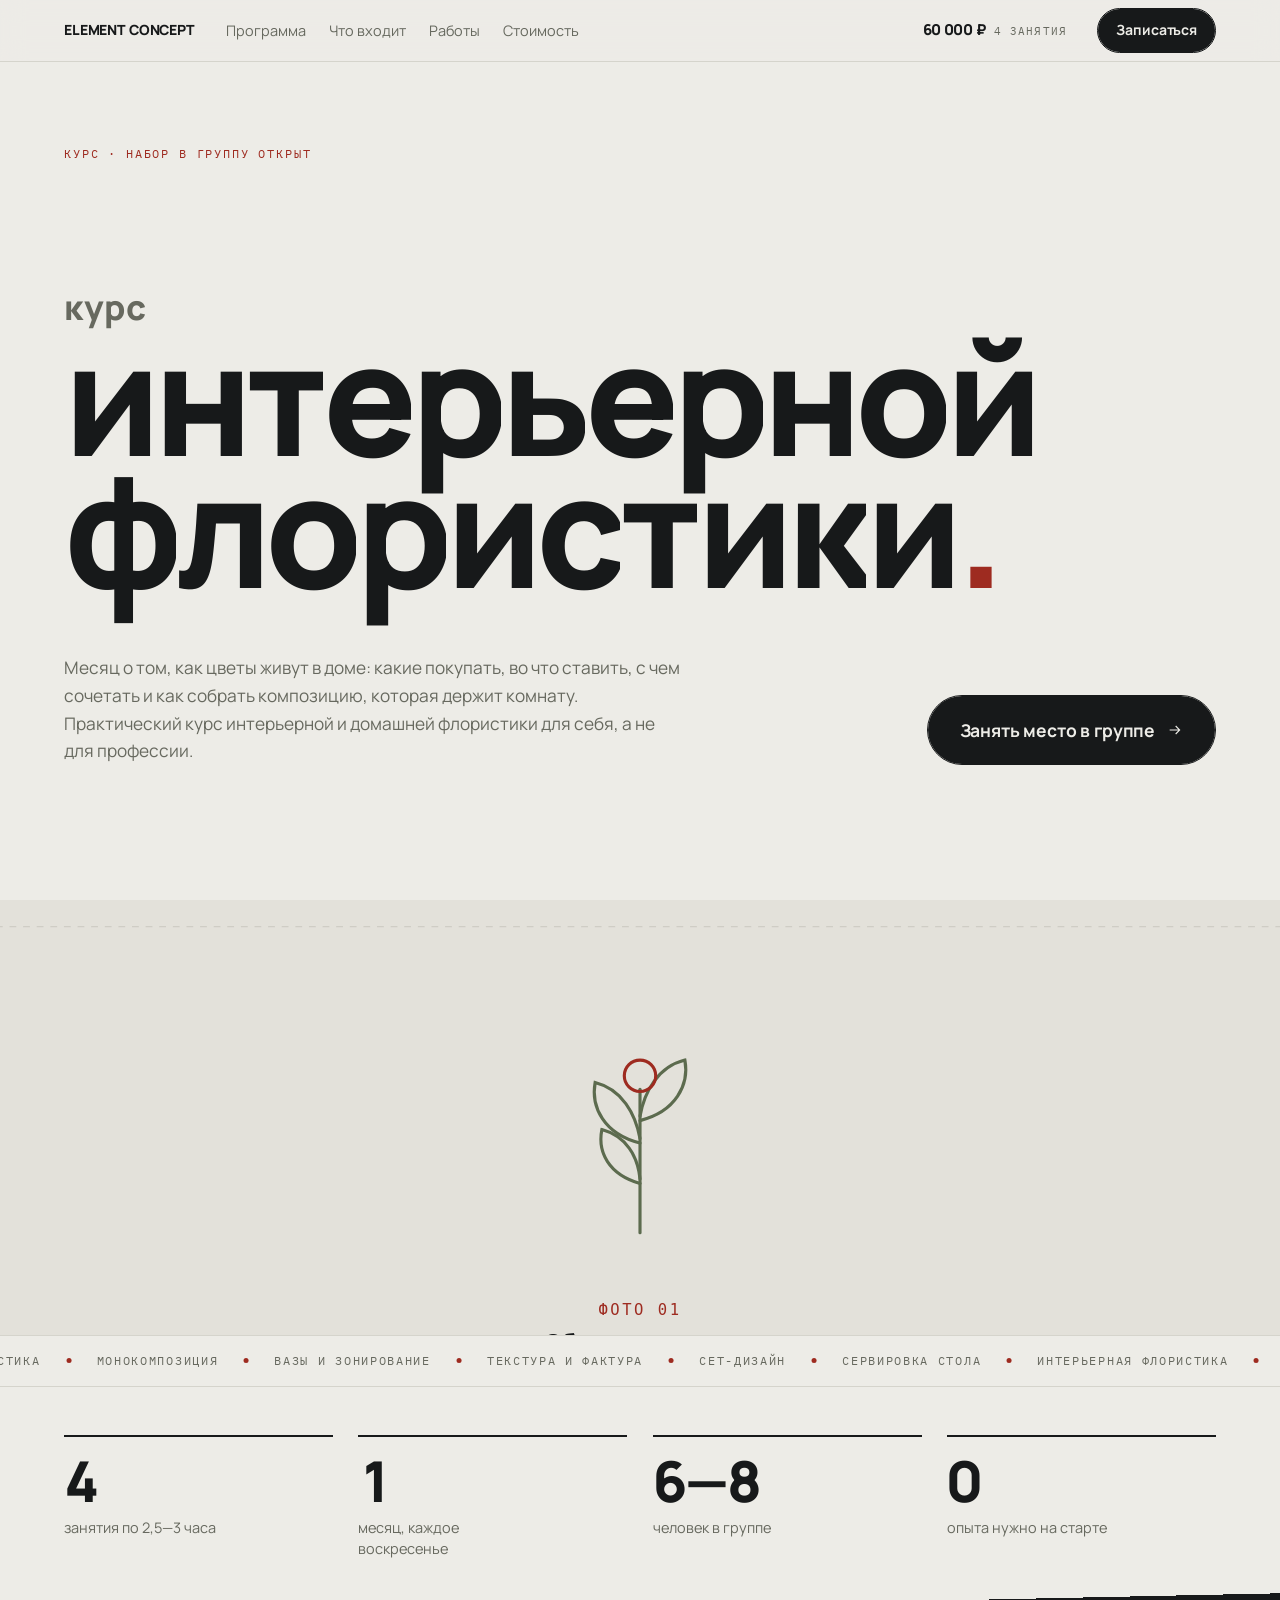
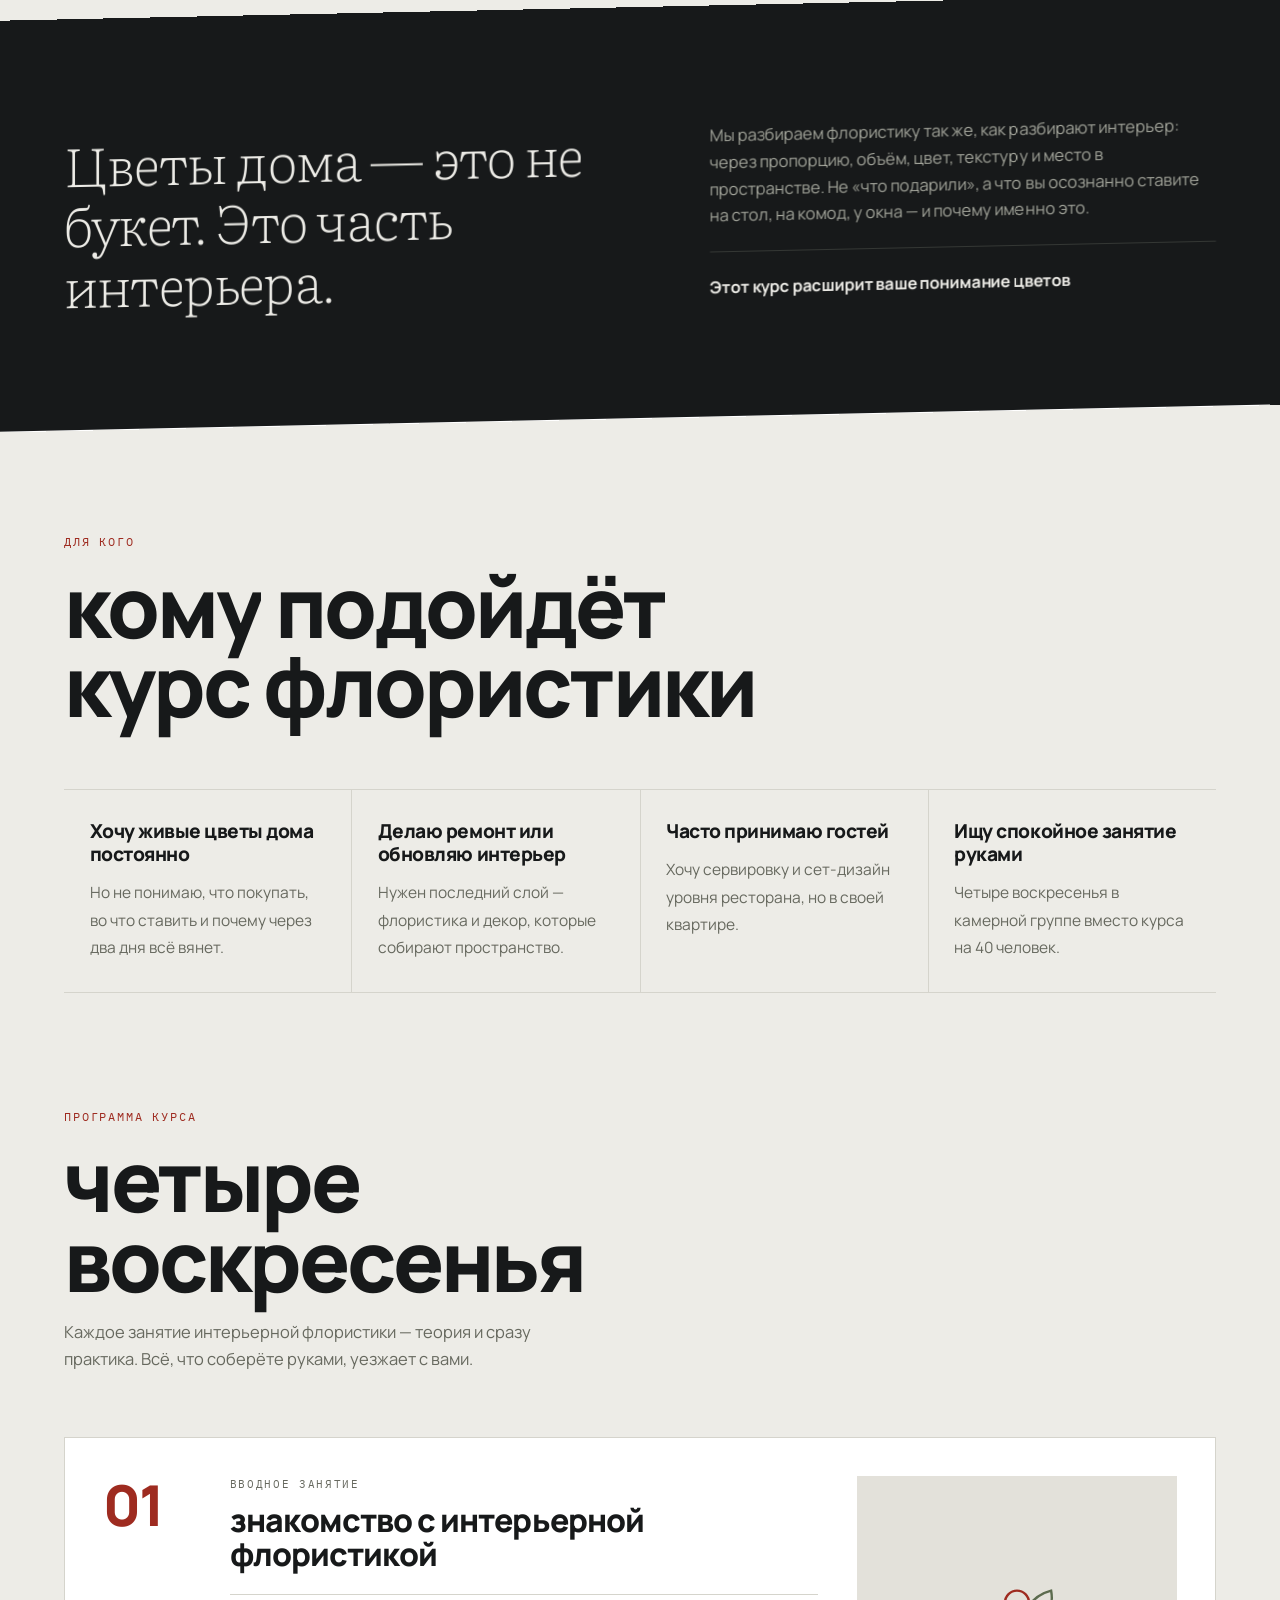
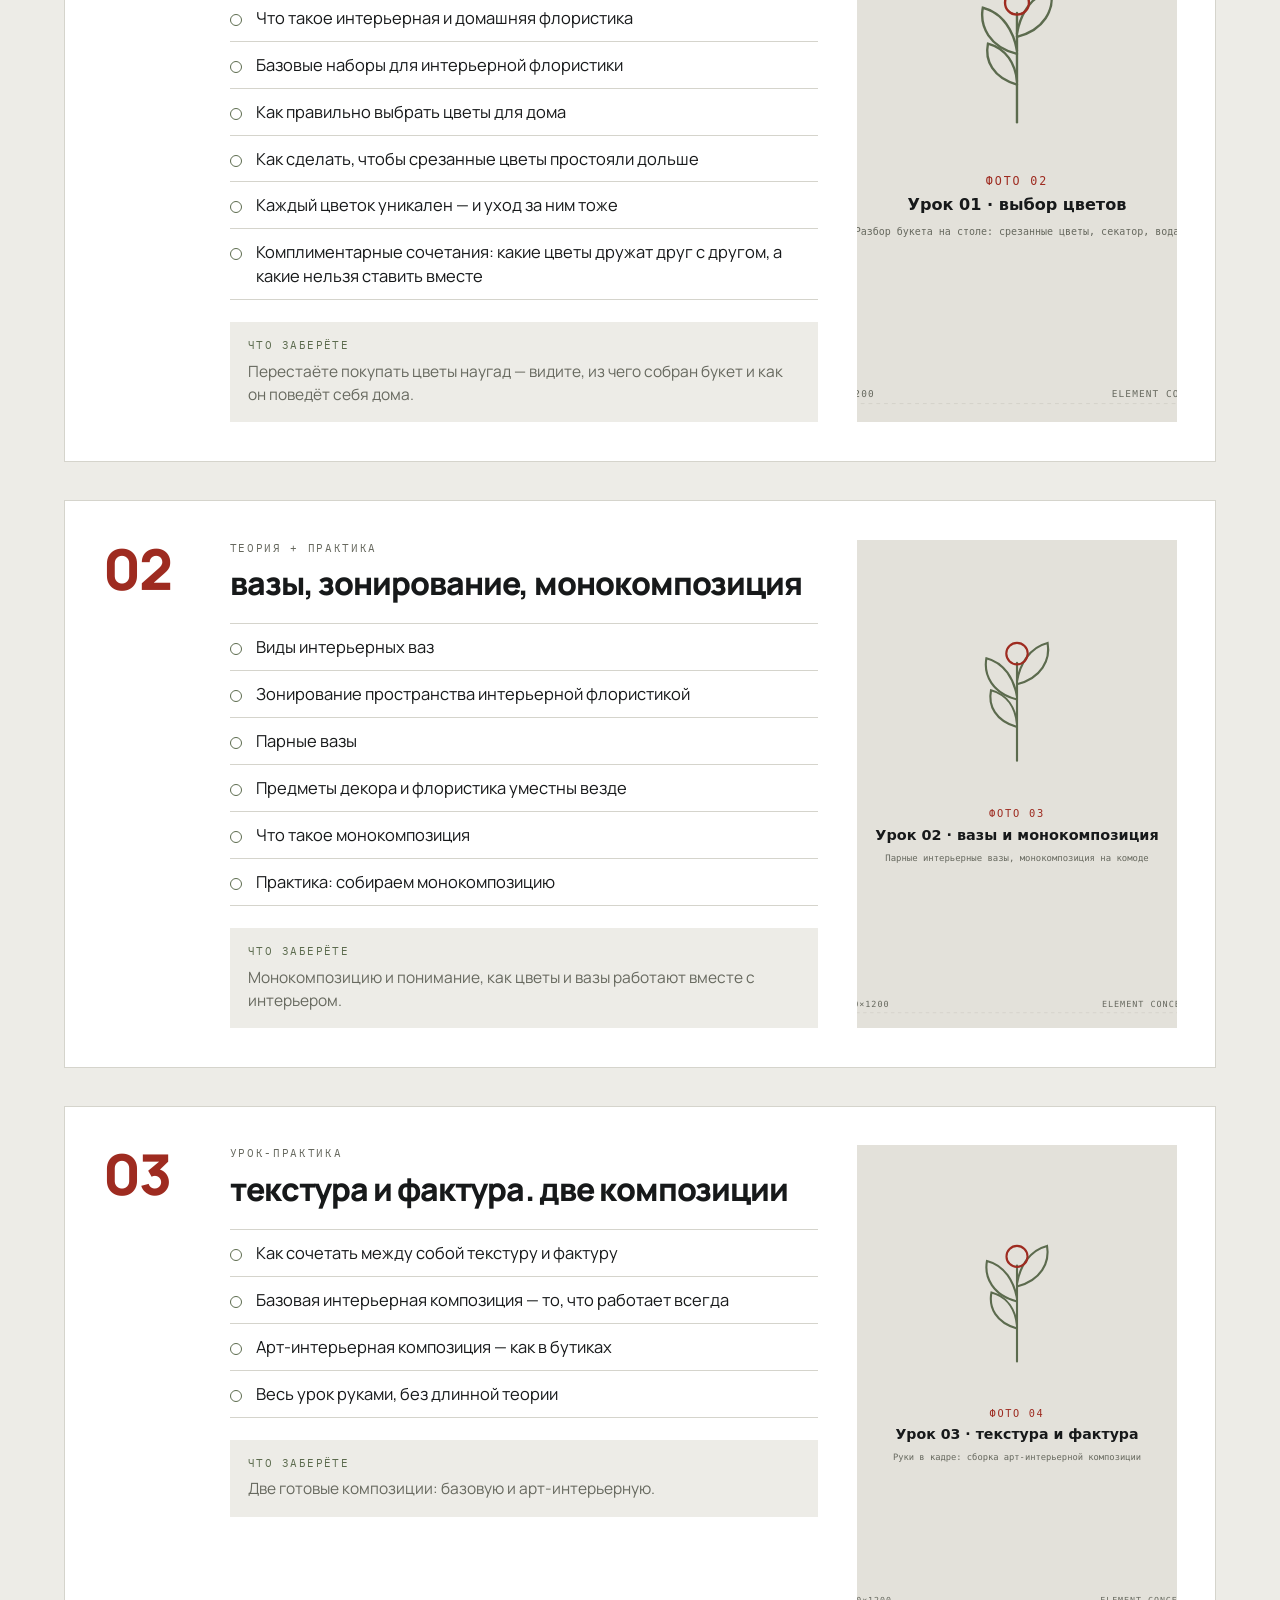
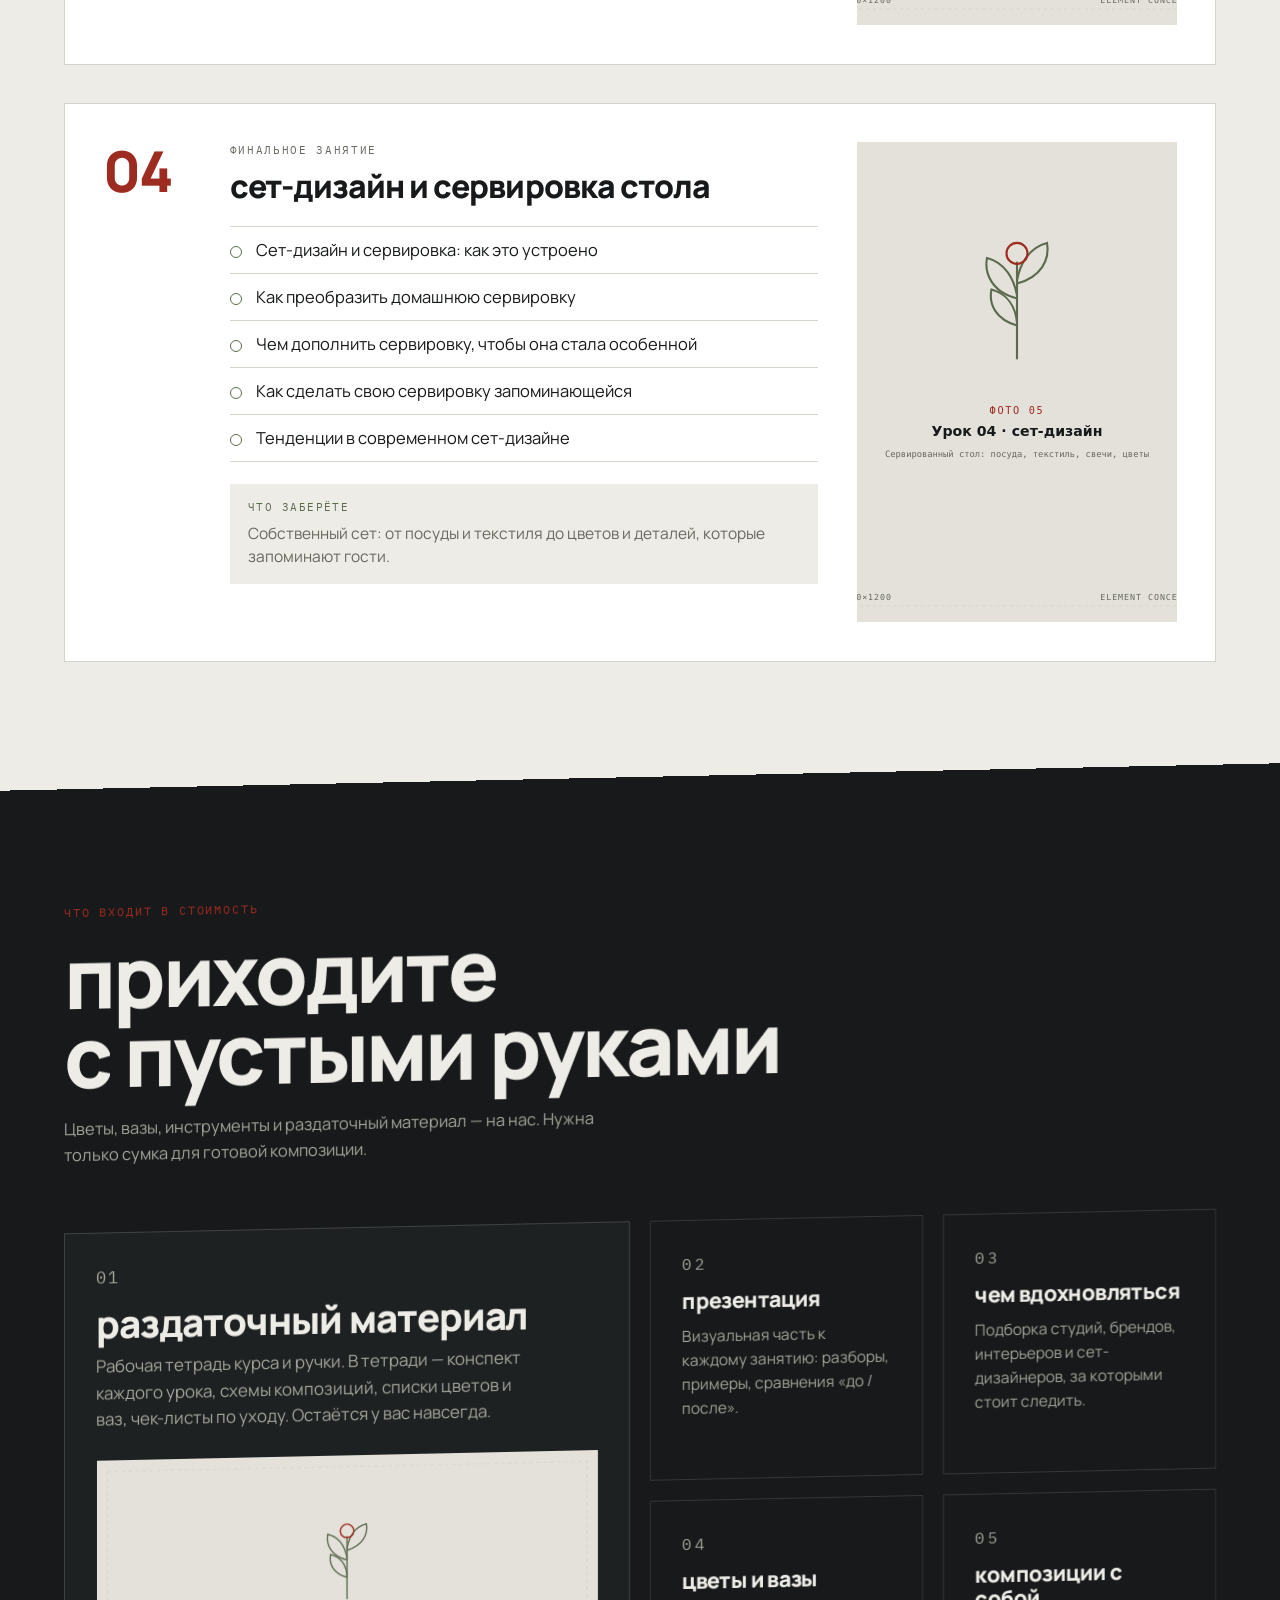
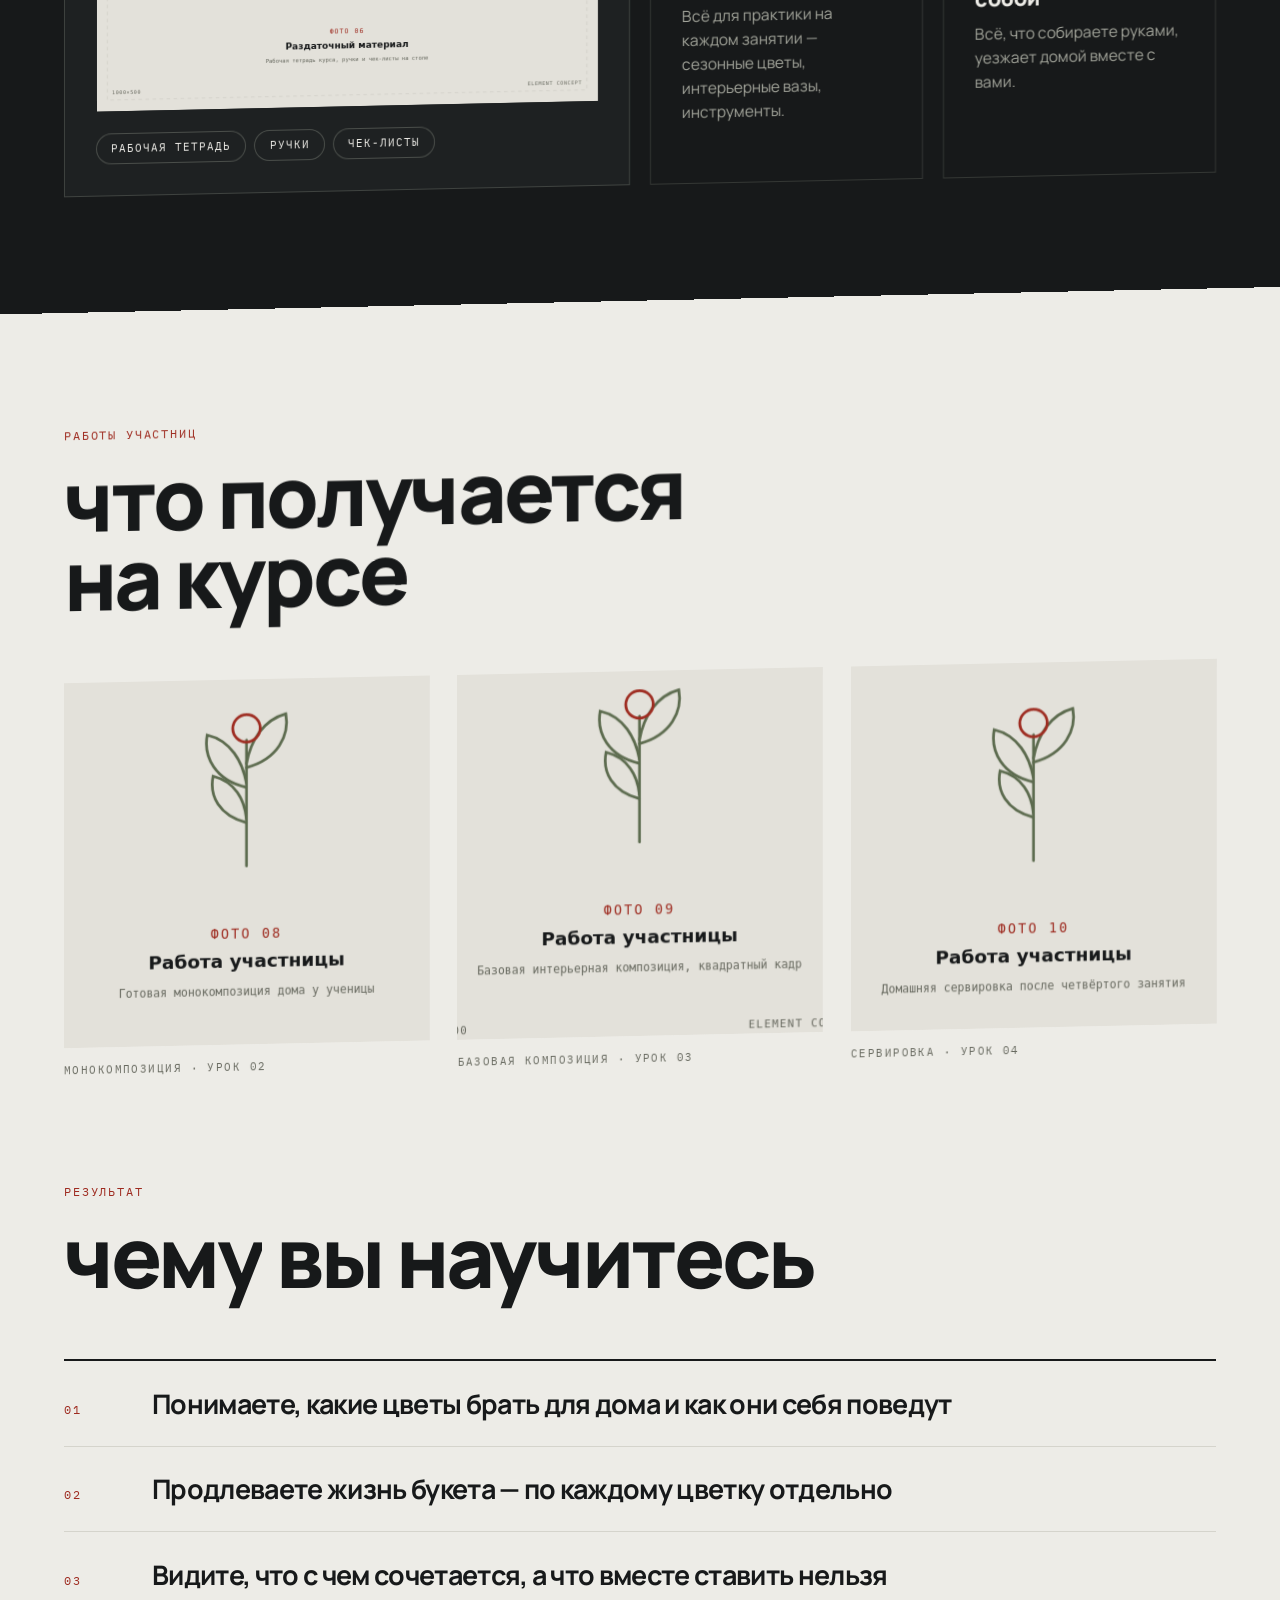
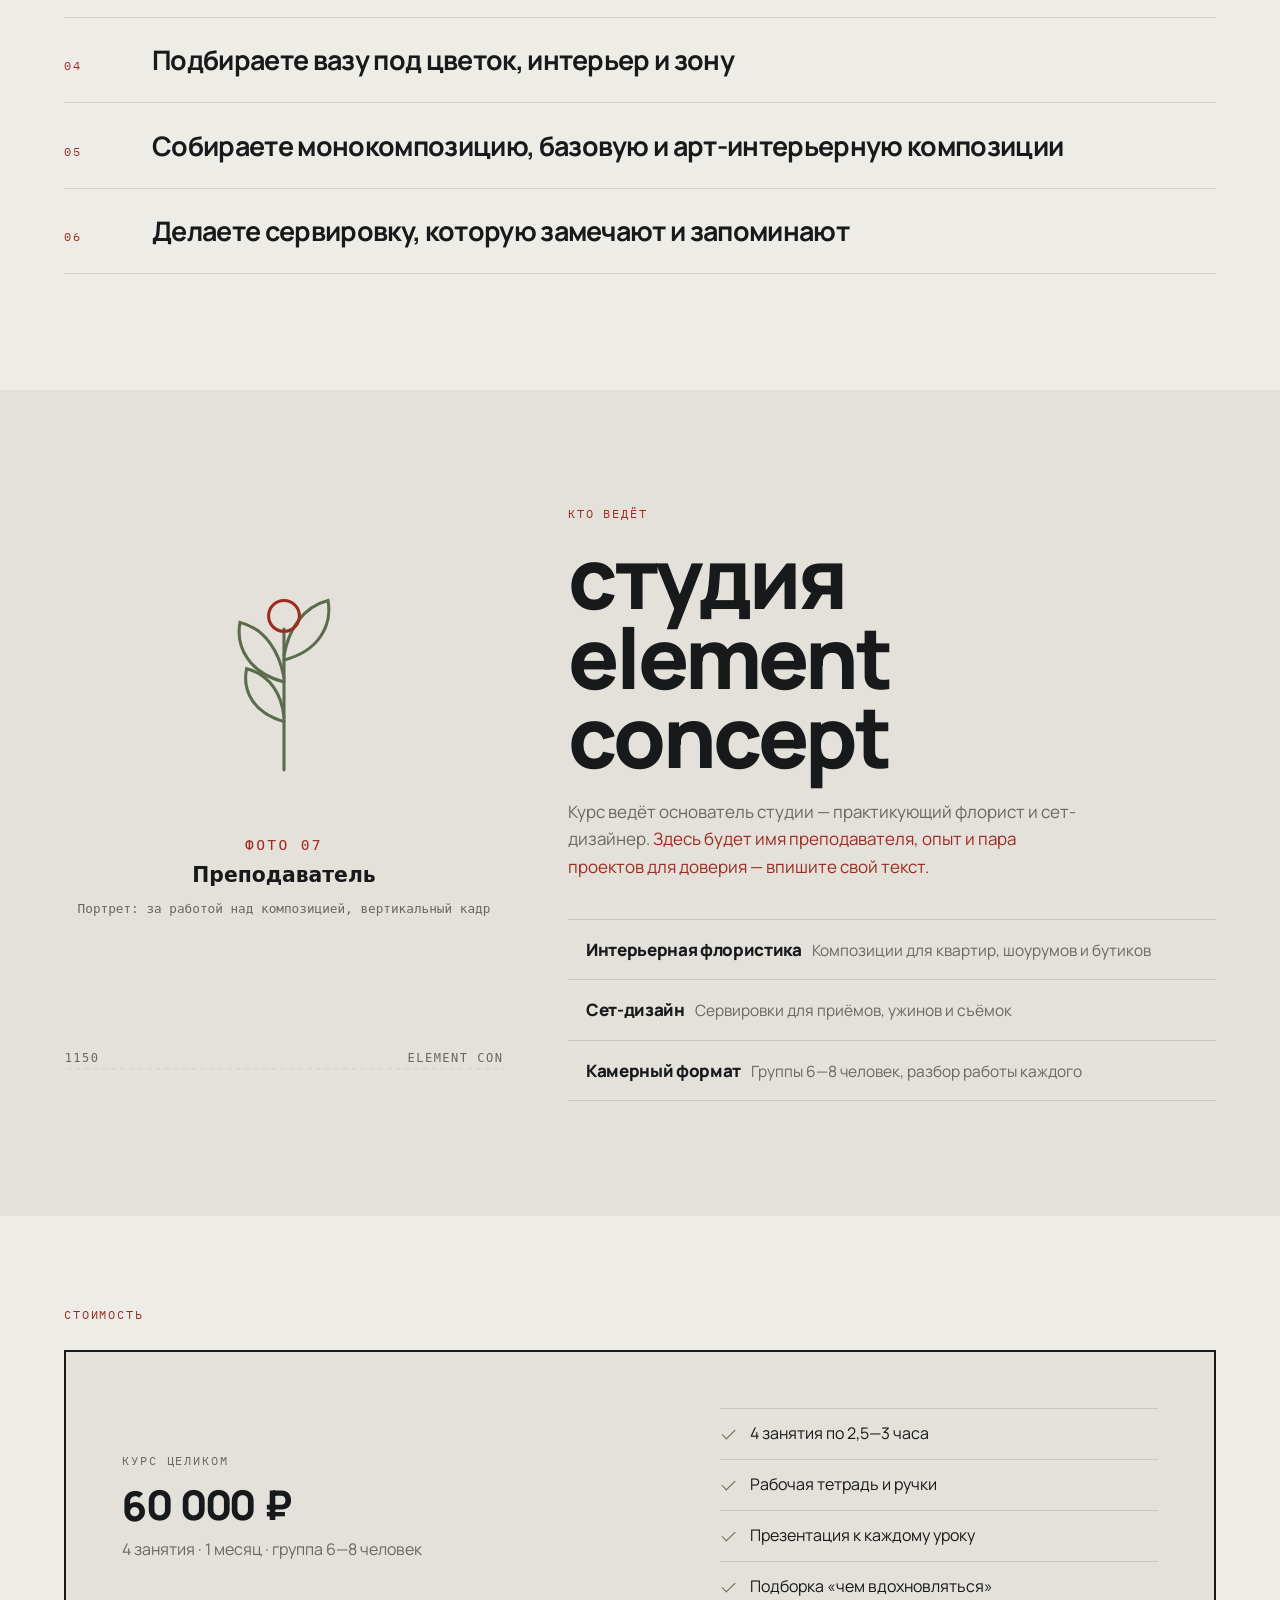
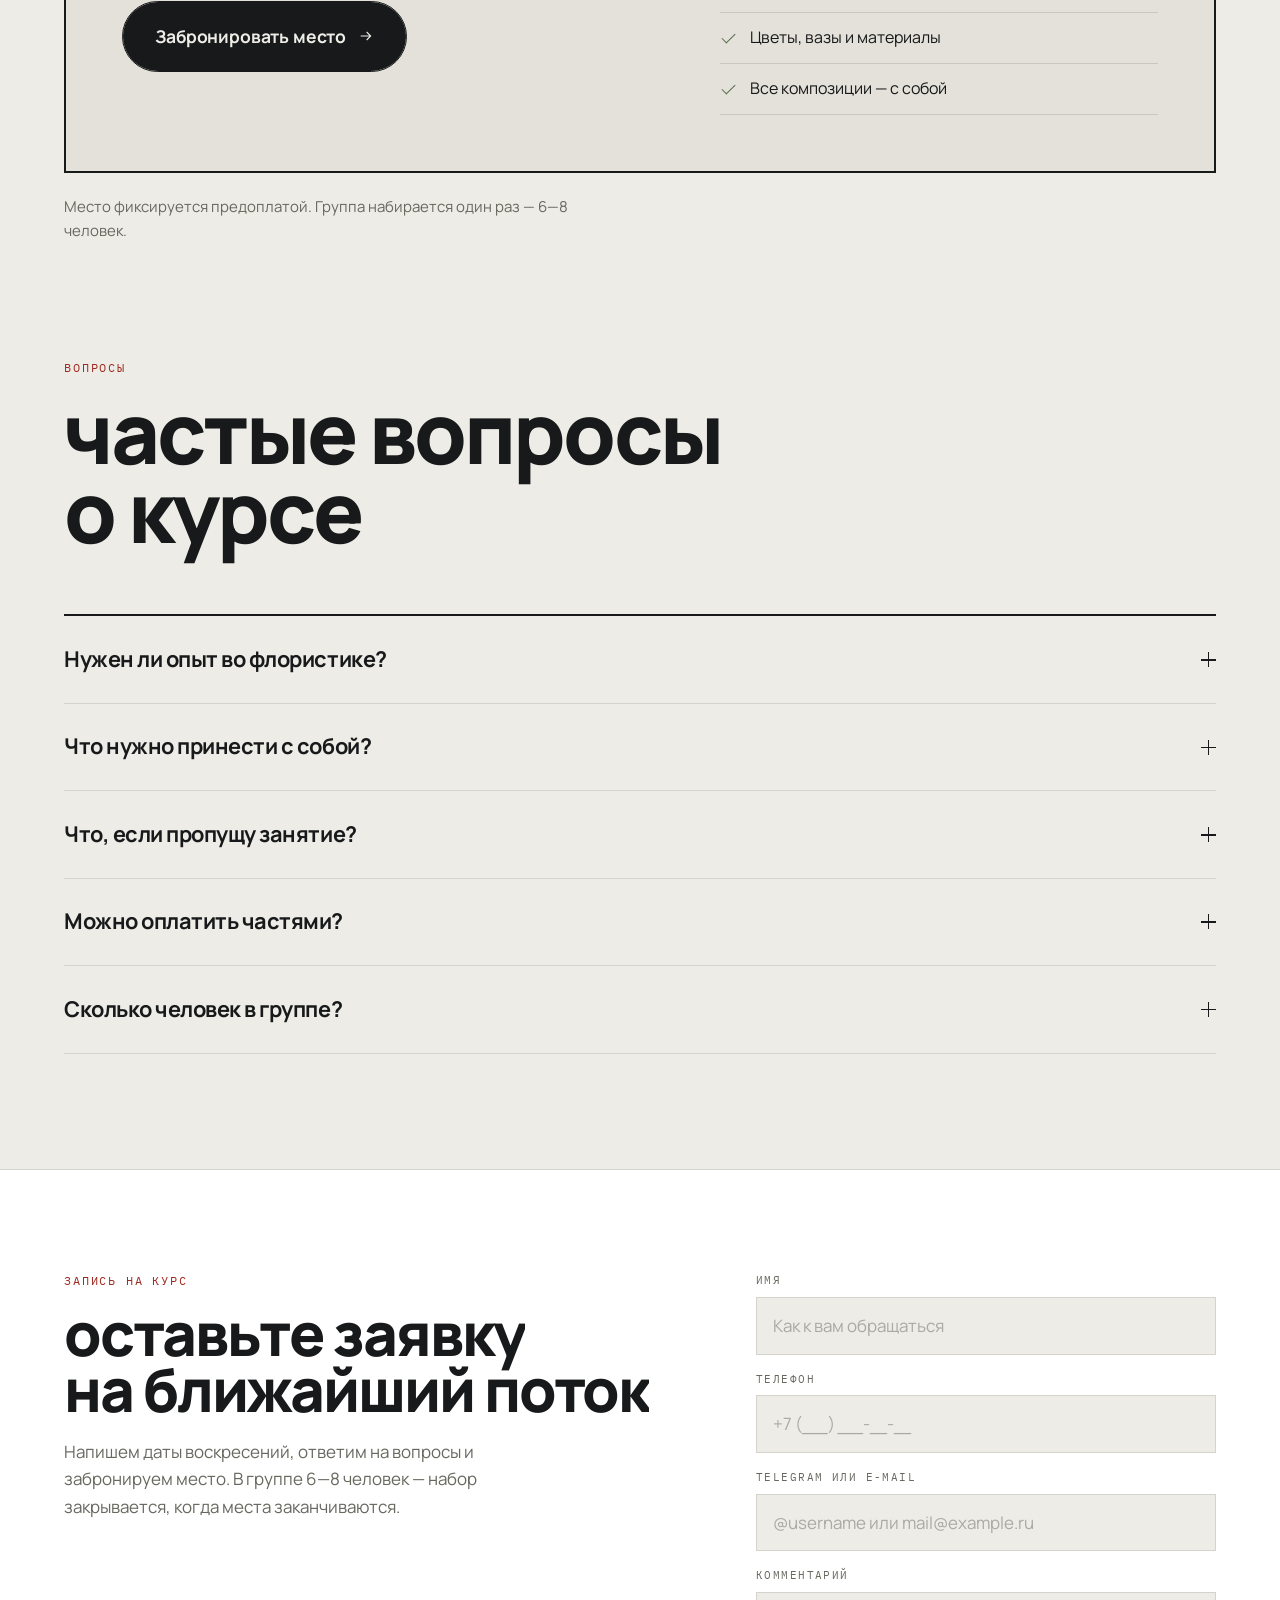
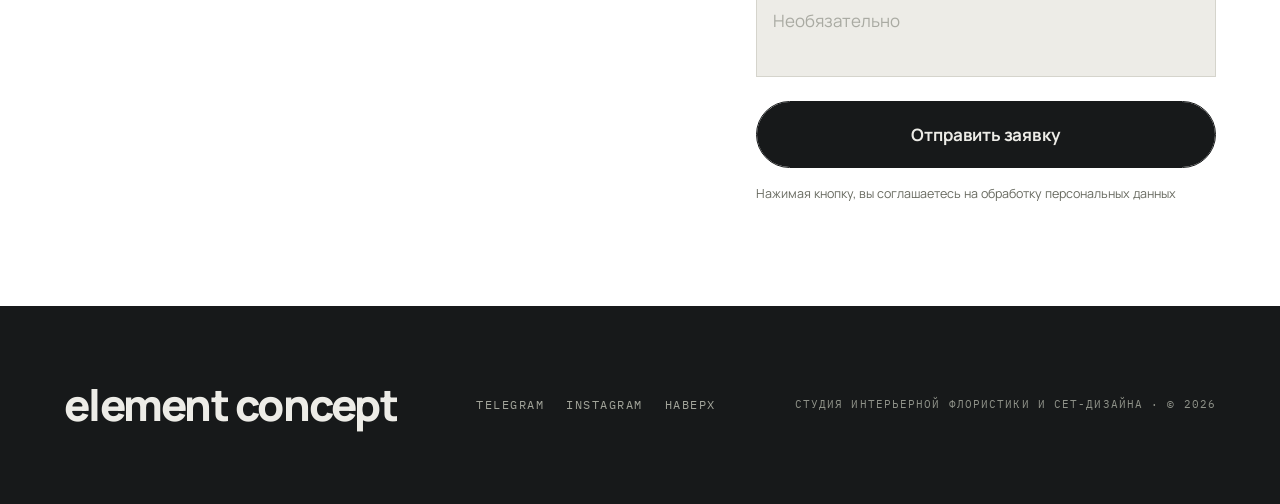
==== commit d68abe0e: "Текст обложки рисуется сразу, анимируется только заголовок Speed Index на живом хостинге упирался в " ====
--- a/docs/index.html
+++ b/docs/index.html
@@ -130,13 +130,13 @@
 <!-- ─── 1. Обложка ────────────────────────────────────── -->
 <section class="cover" id="top" aria-label="Курс интерьерной флористики">
   <div class="wrap cover__top">
-    <p class="tag rv">Курс · Набор в группу открыт</p>
+    <p class="tag">Курс · Набор в группу открыт</p>
 
     <h1 class="cover__h" data-split="chars">
       <span class="cover__h-sm" data-block>курс</span>интерьерной<br>флористики<span class="dot">.</span>
     </h1>
 
-    <div class="cover__row rv" style="--i:2">
+    <div class="cover__row">
       <p class="cover__lead">
         Месяц о том, как цветы живут в доме: какие покупать, во что ставить,
         с чем сочетать и как собрать композицию, которая держит комнату.
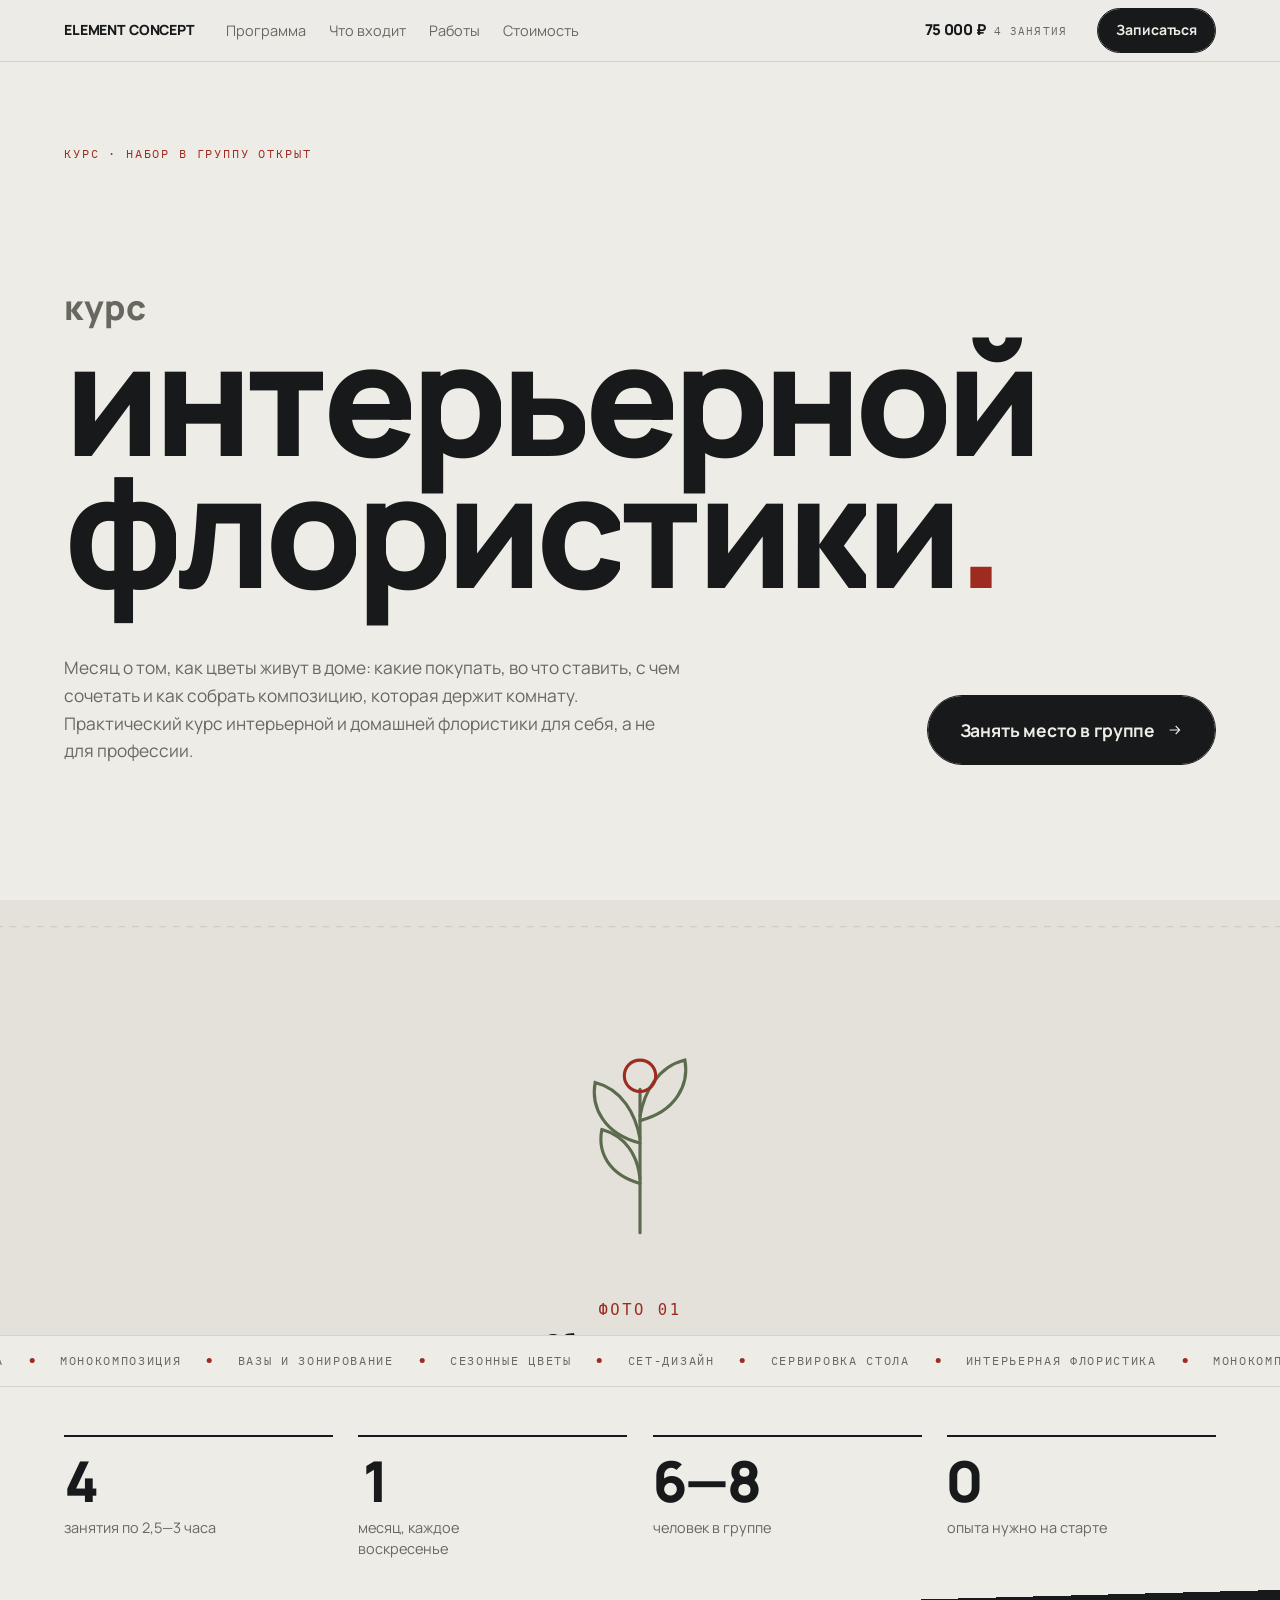
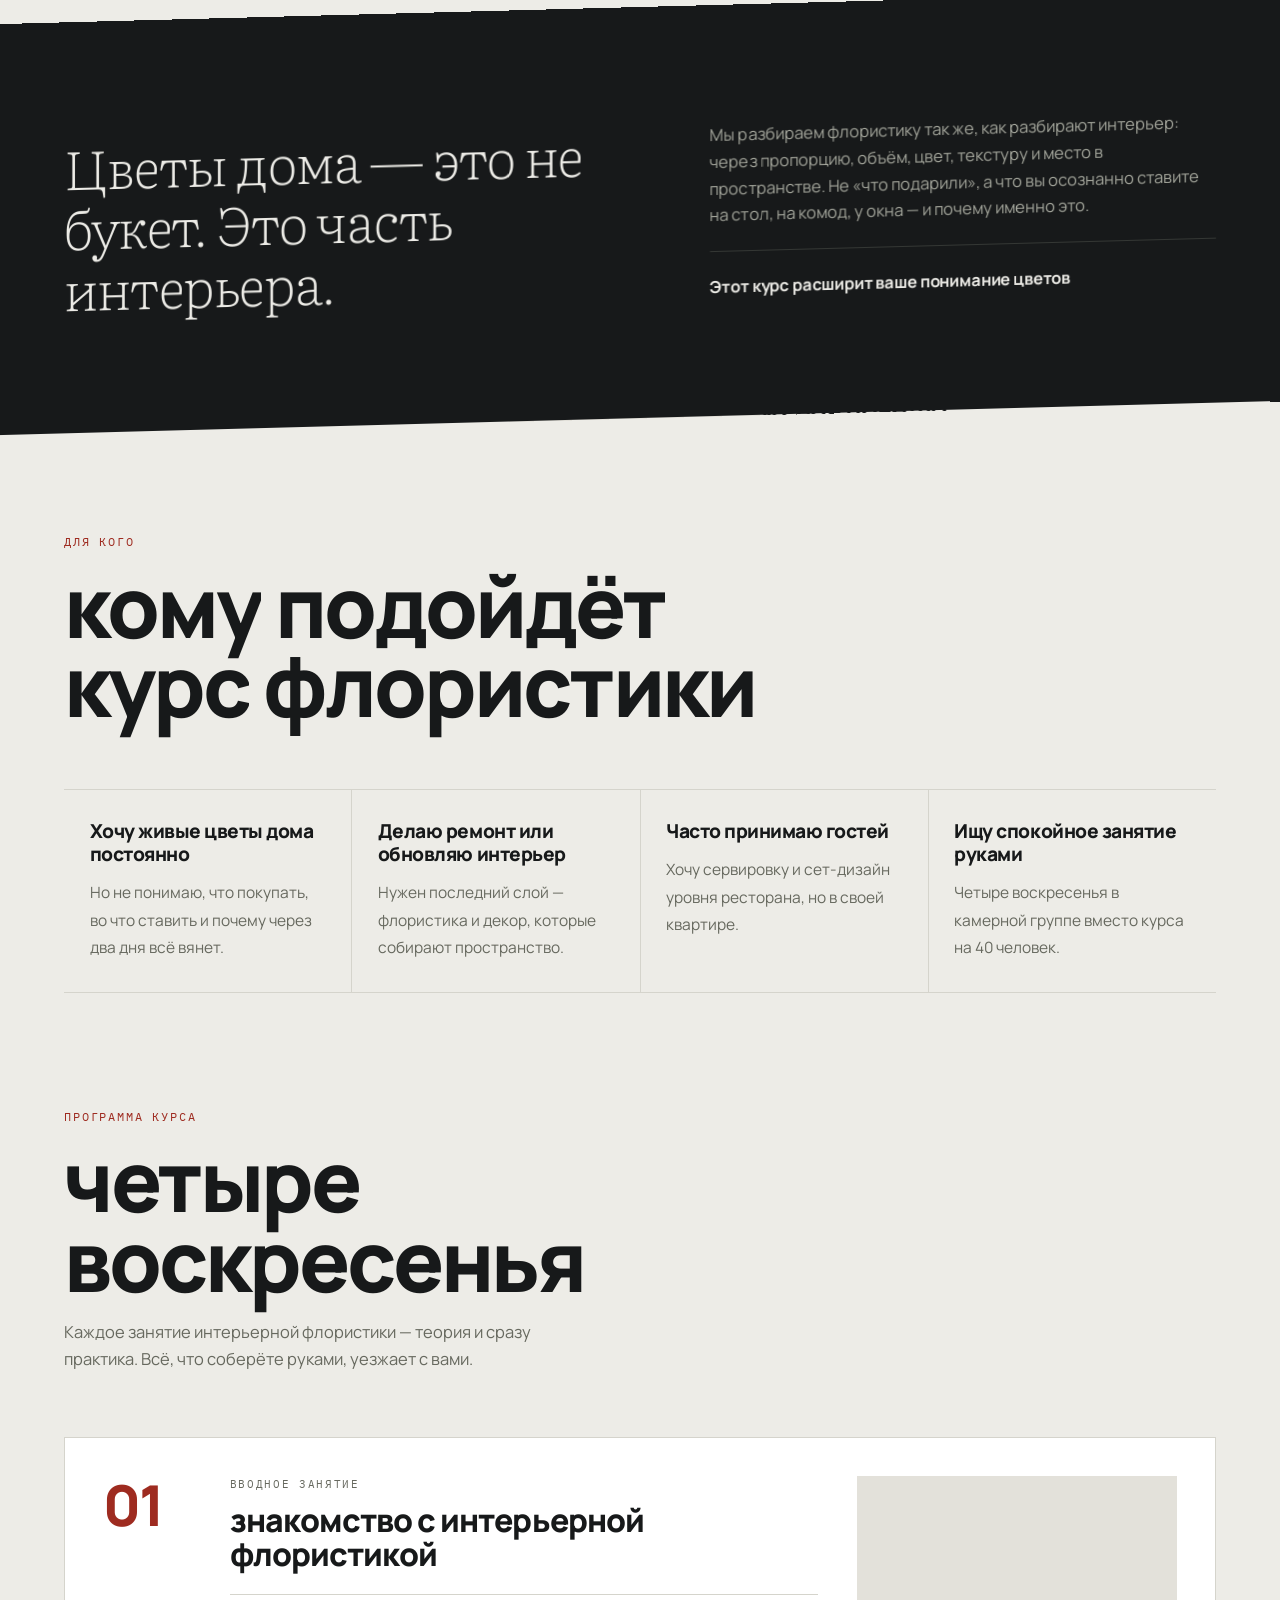
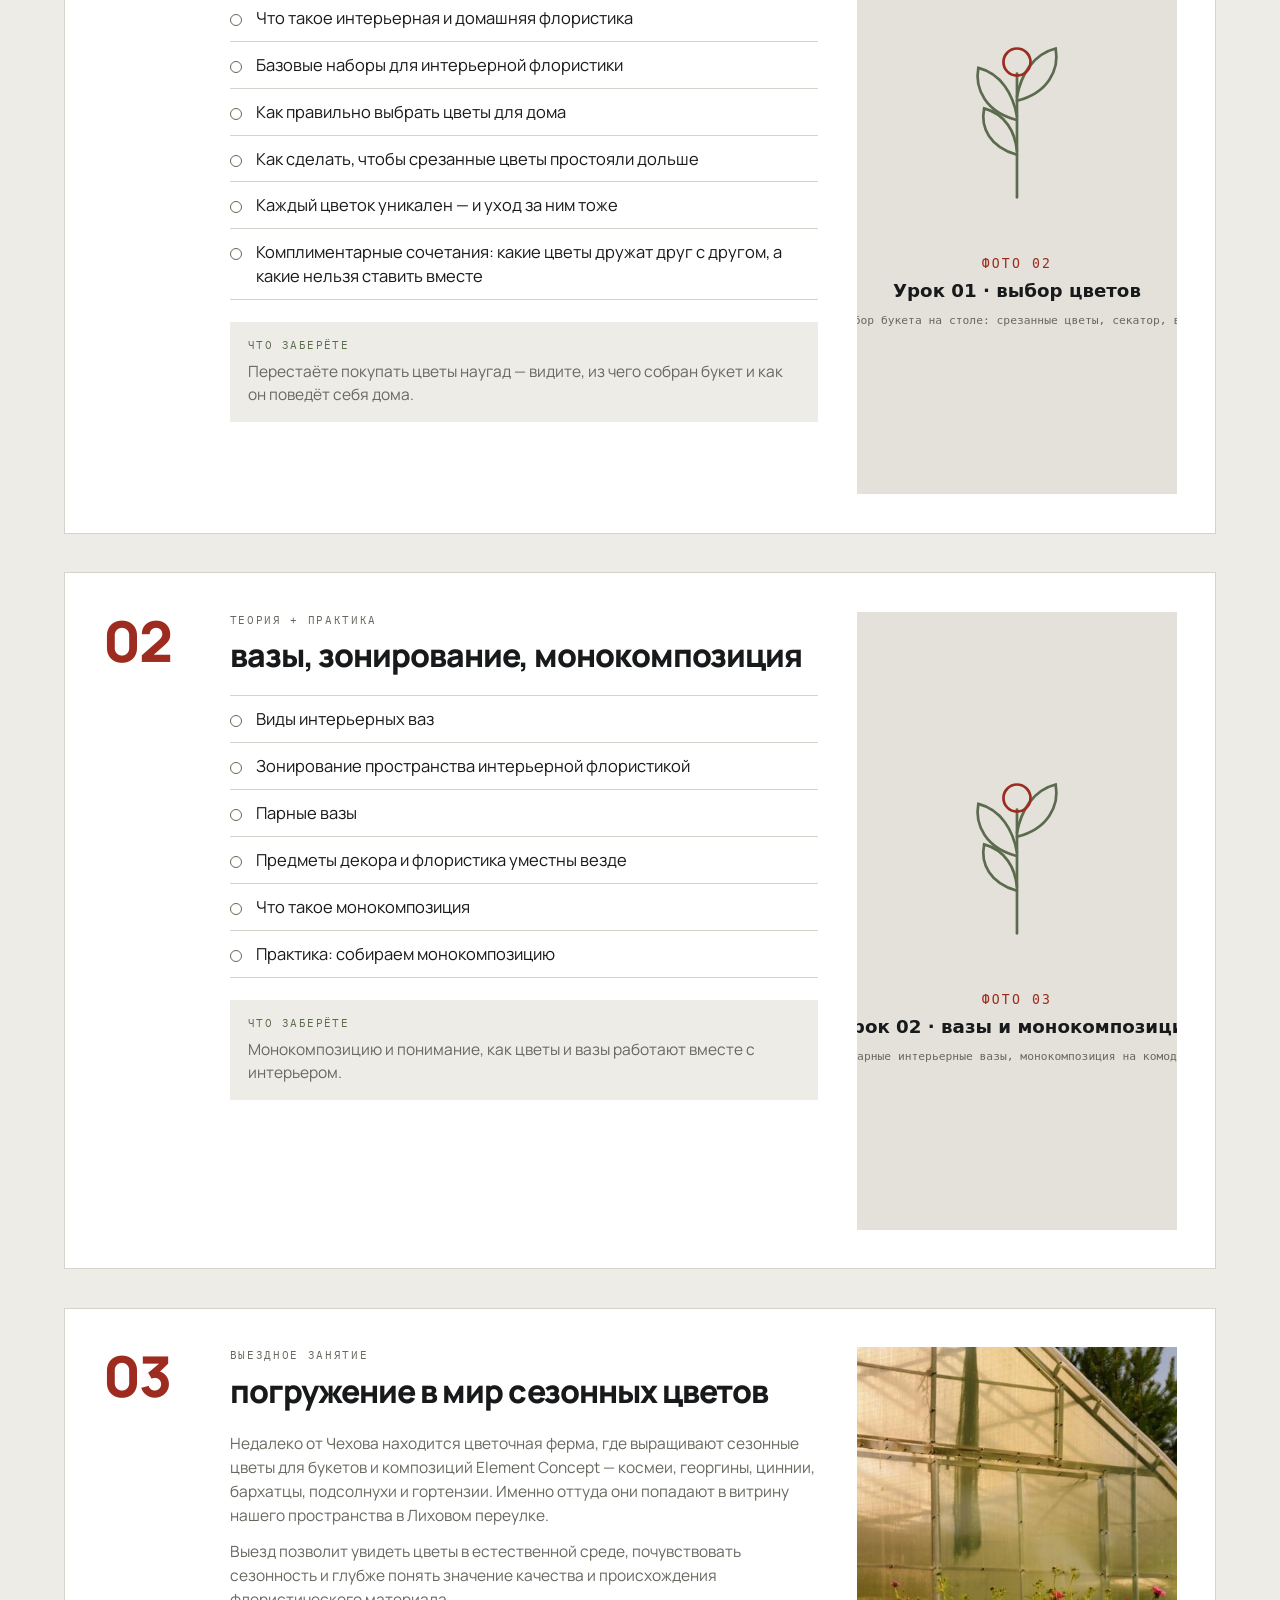
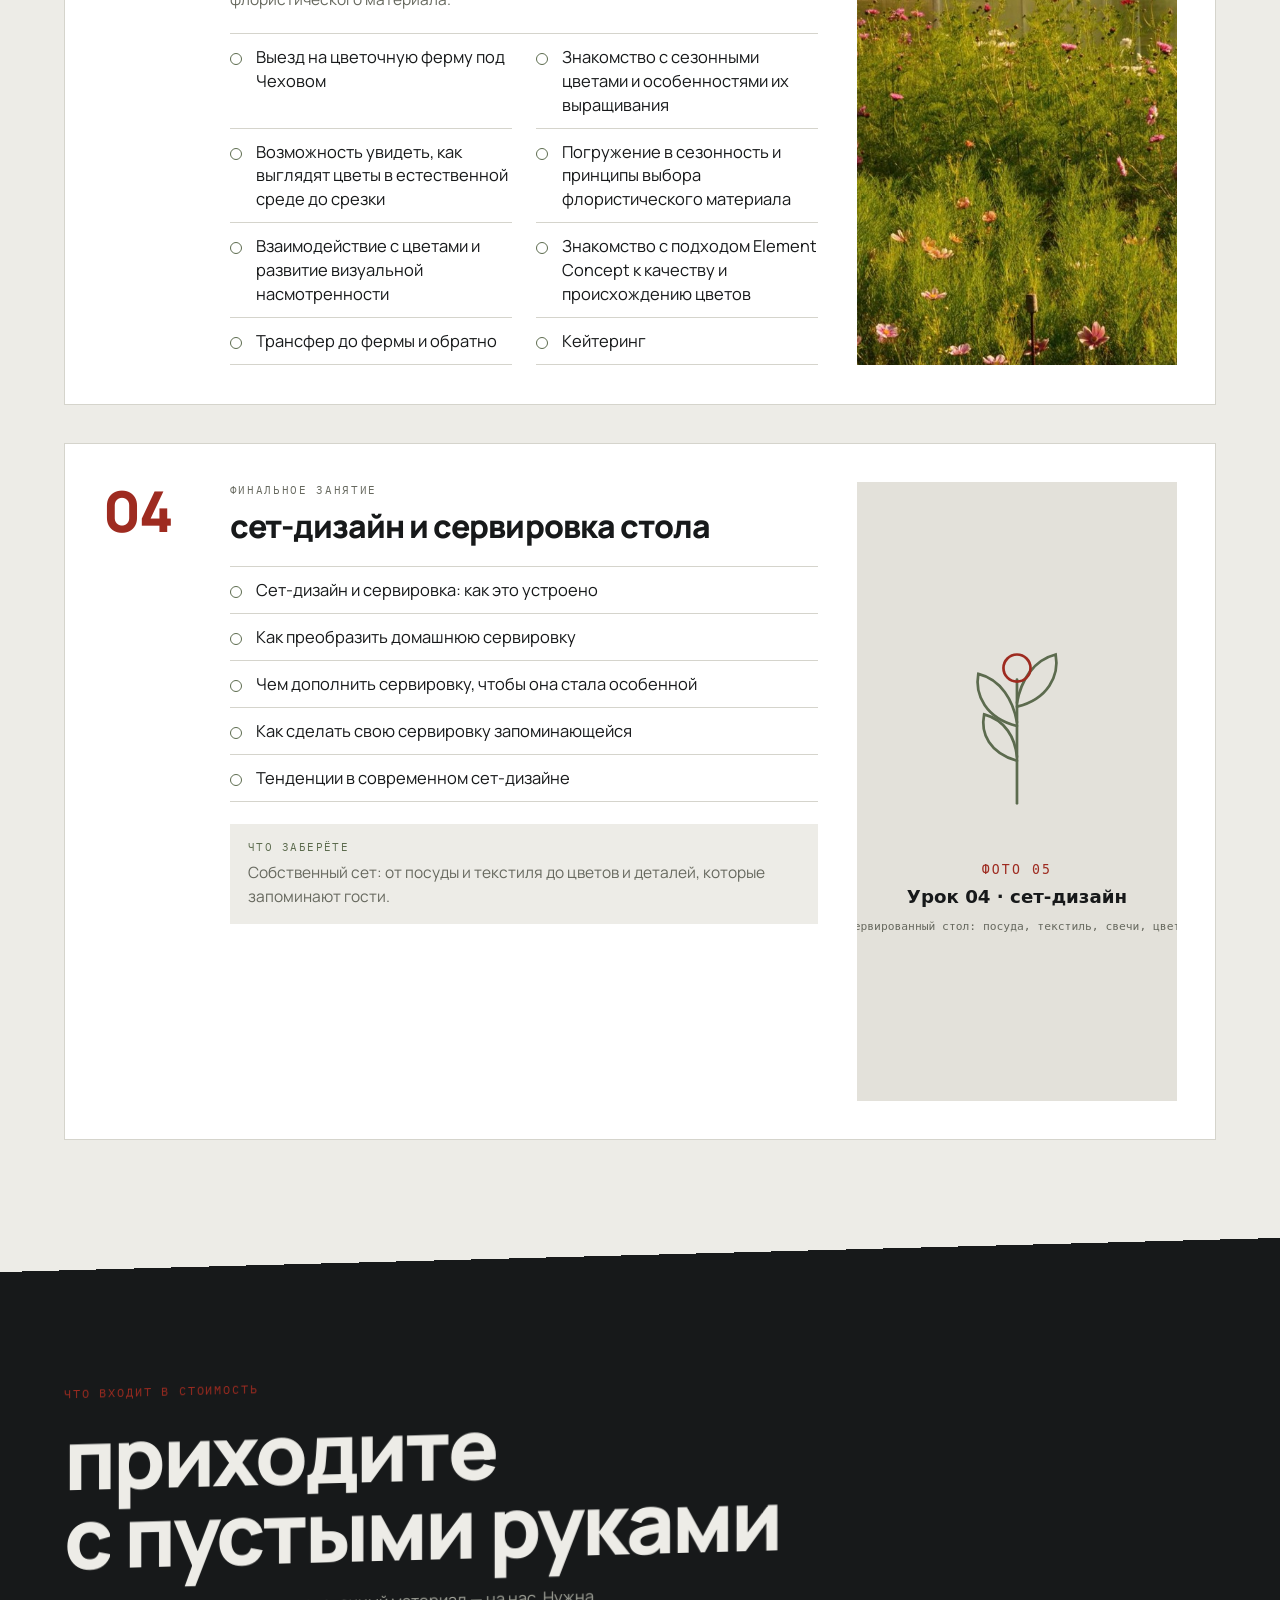
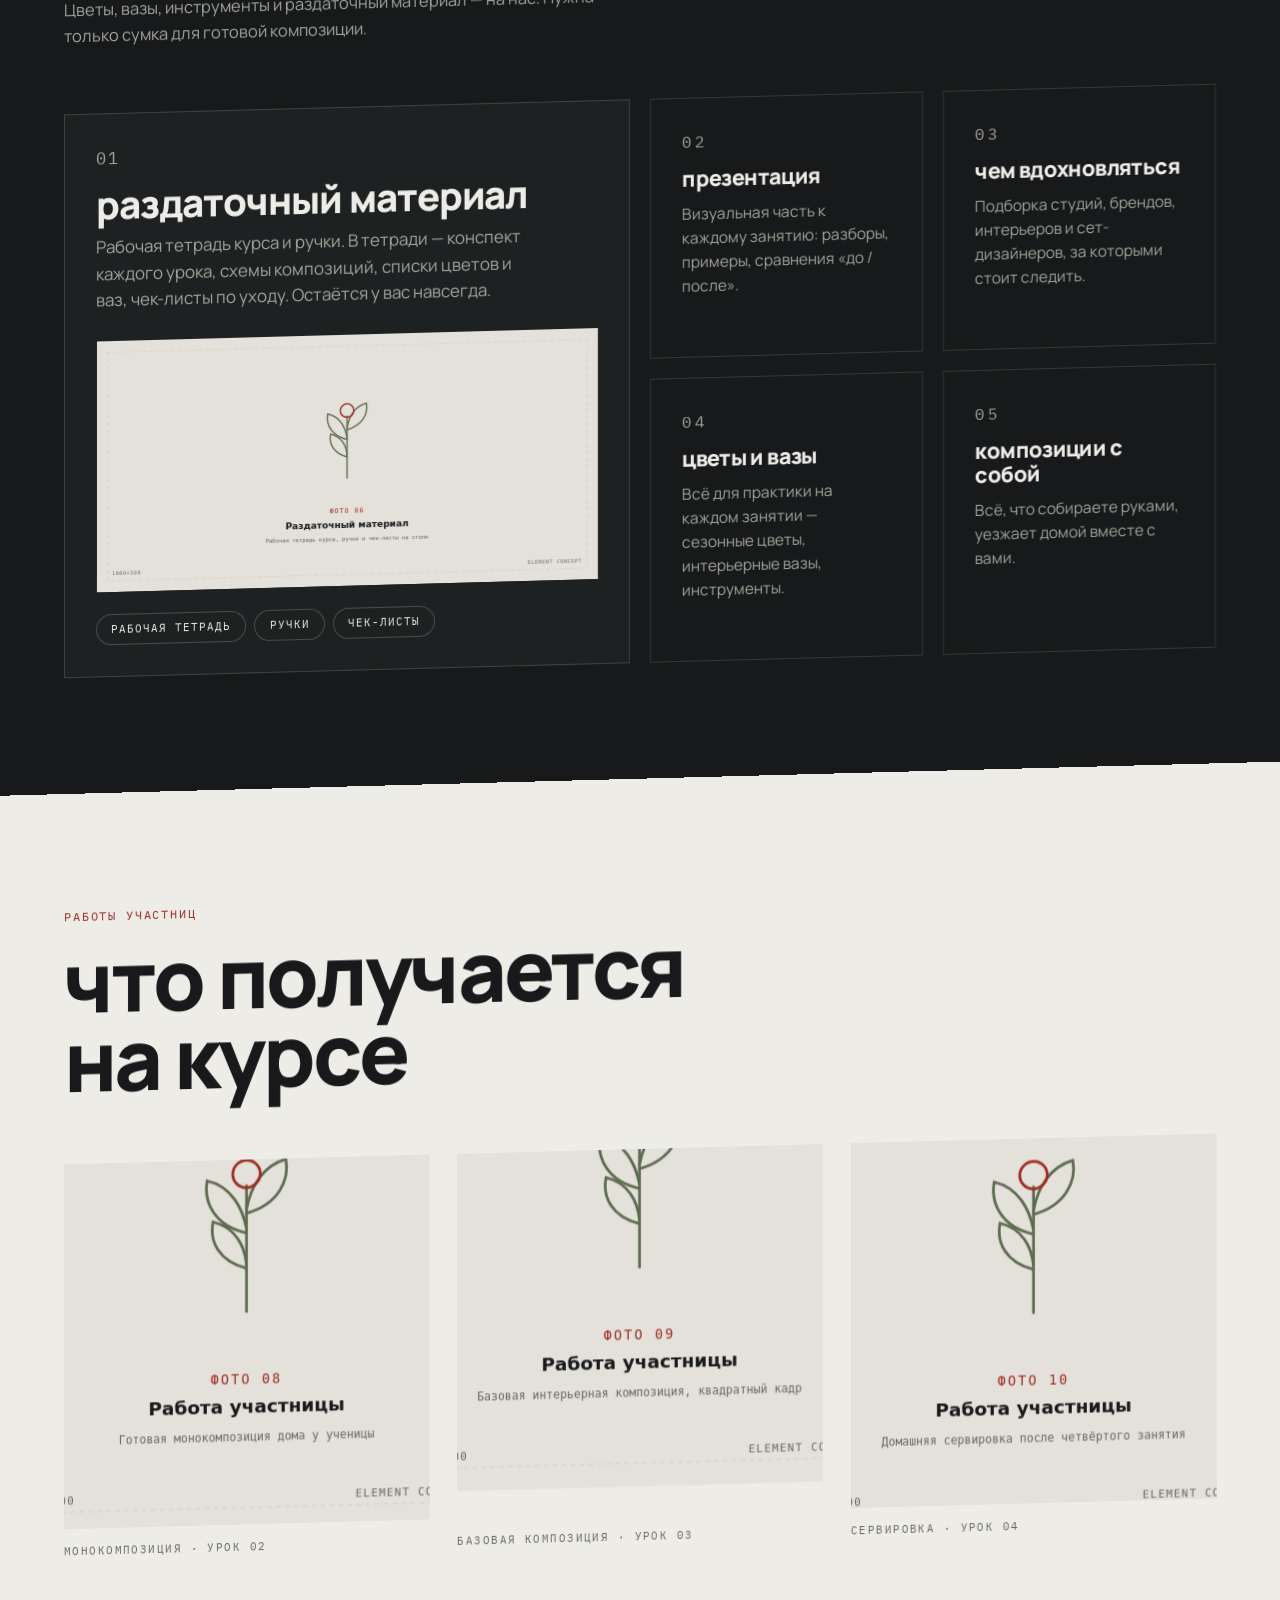
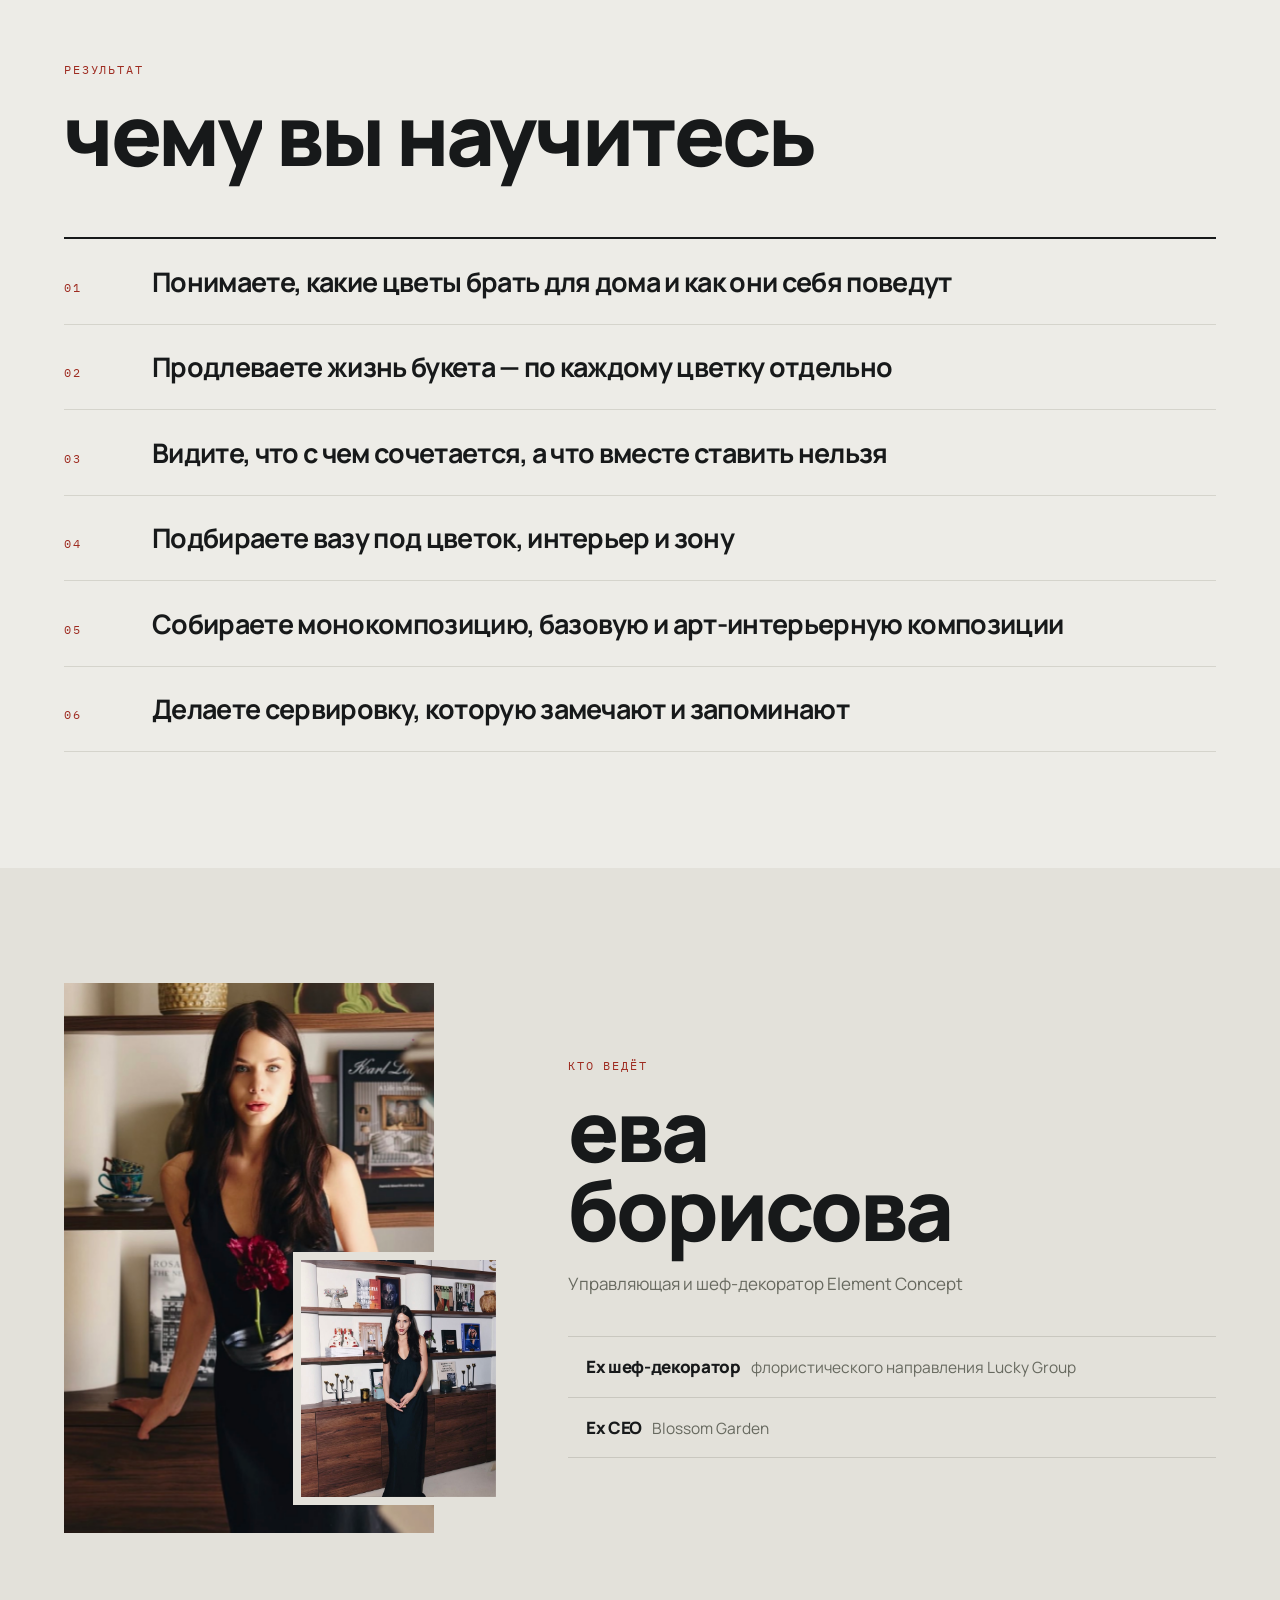
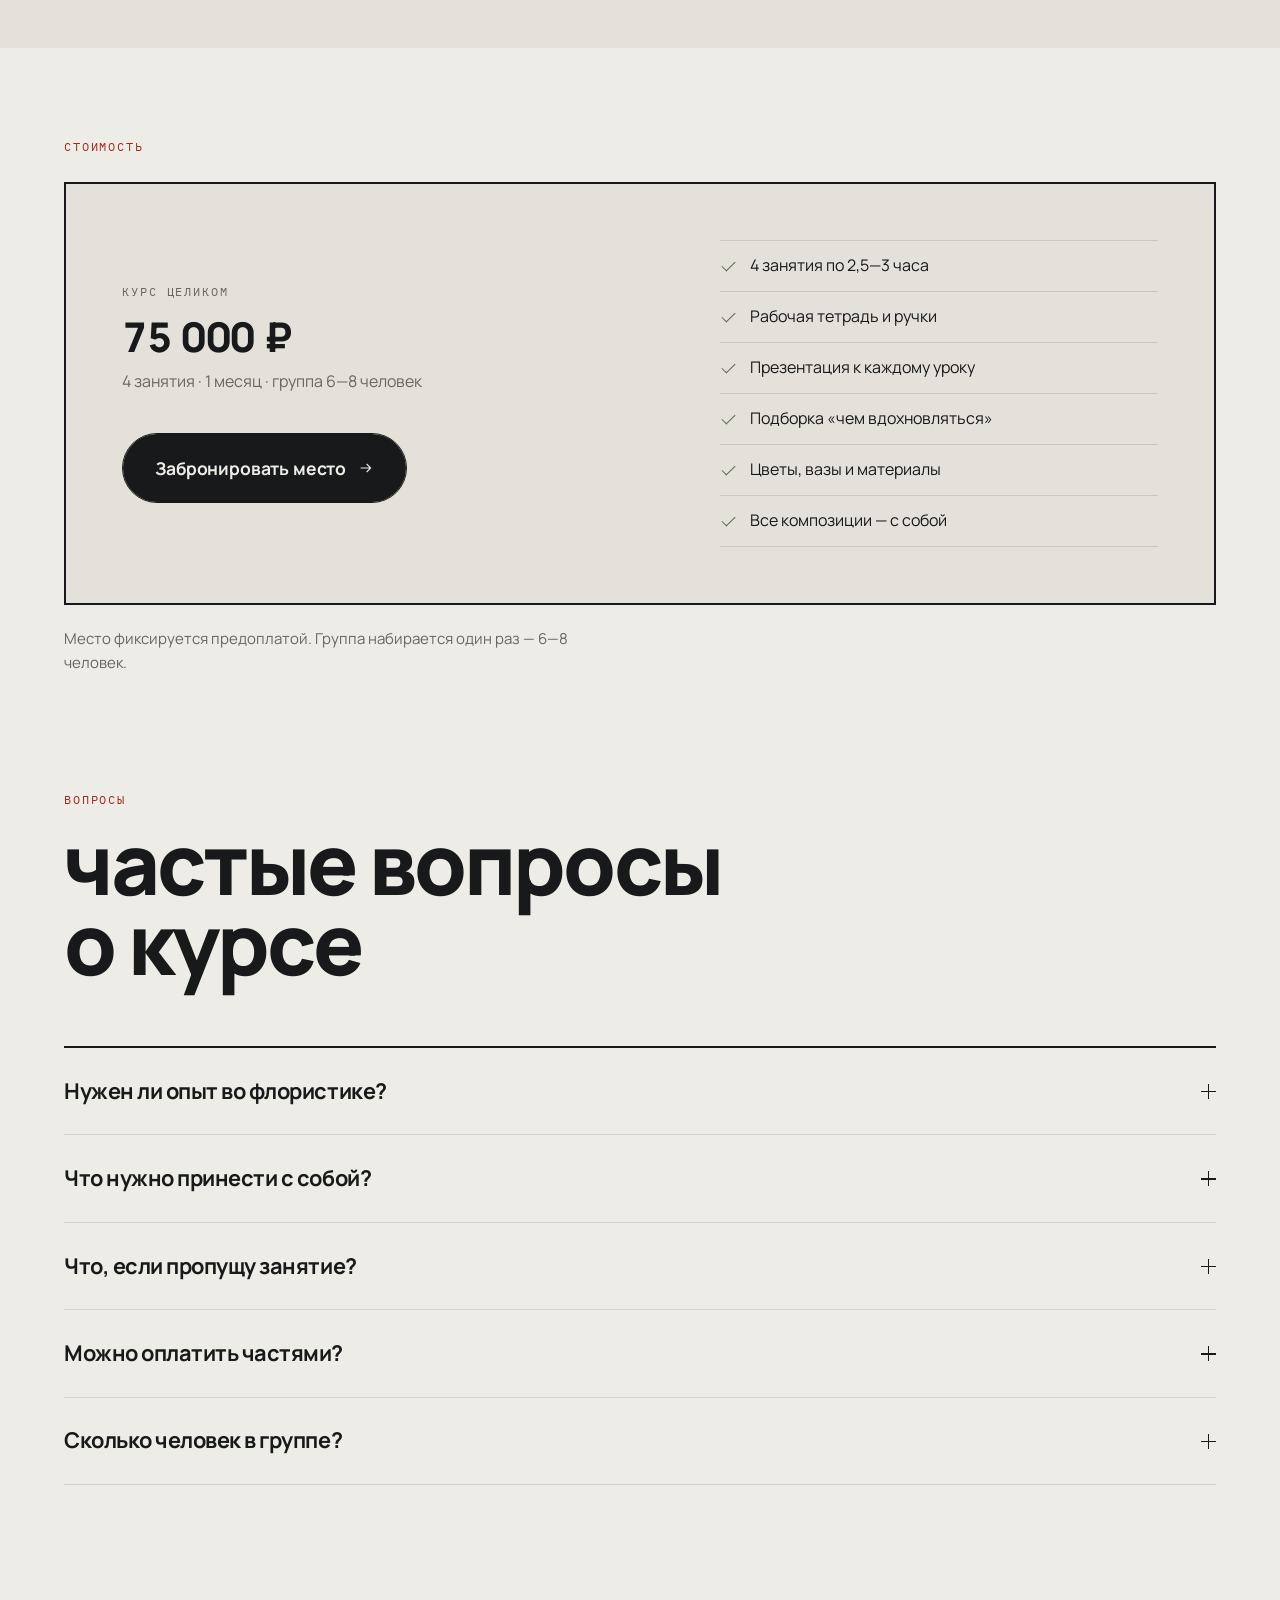
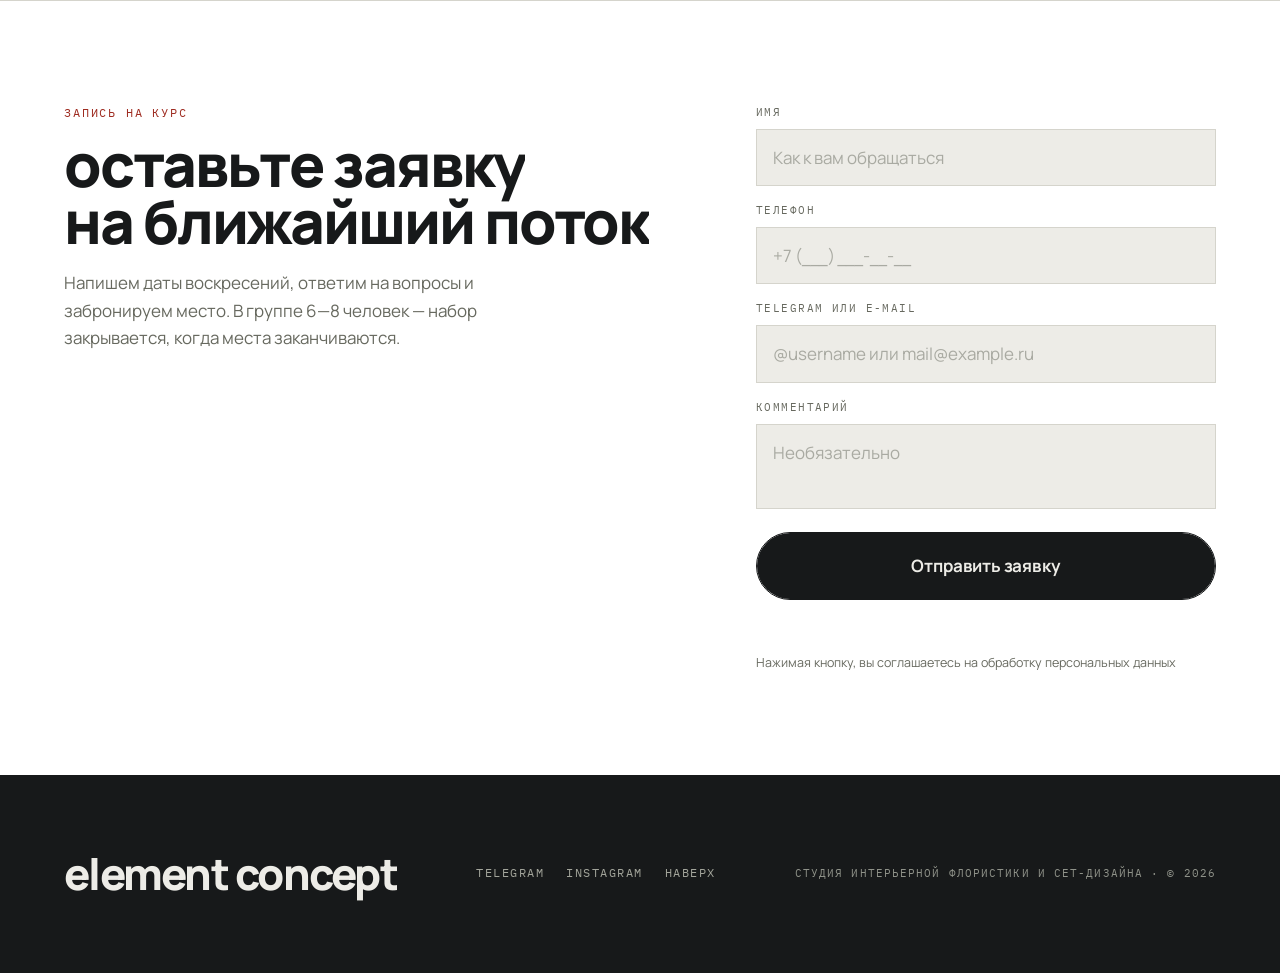
==== commit edde5c12: "Update course landing content and lead form" ====
--- a/docs/index.html
+++ b/docs/index.html
@@ -5,7 +5,7 @@
 <meta name="viewport" content="width=device-width,initial-scale=1">
 
 <title>Курс интерьерной флористики — 4 занятия, группа 6—8 человек | Element Concept</title>
-<meta name="description" content="Курс интерьерной флористики Element Concept: 4 занятия по 2,5—3 часа за месяц, по воскресеньям, в группе 6—8 человек. Учим выбирать цветы для дома, подбирать вазы, собирать монокомпозиции и делать сервировку стола. Стоимость — 60 000 ₽, материалы и рабочая тетрадь включены.">
+<meta name="description" content="Курс интерьерной флористики Element Concept: 4 занятия по 2,5—3 часа за месяц, по воскресеньям, в группе 6—8 человек. Учим выбирать цветы для дома, подбирать вазы, знакомимся с сезонными цветами на ферме и делаем сервировку стола. Стоимость — 75 000 ₽.">
 <meta name="robots" content="index,follow,max-image-preview:large">
 <meta name="author" content="Element Concept">
 <link rel="canonical" href="https://aidamirrrrrr.github.io/element-concept-course-landing/">
@@ -14,7 +14,7 @@
 <meta property="og:locale" content="ru_RU">
 <meta property="og:site_name" content="Element Concept">
 <meta property="og:title" content="Курс интерьерной флористики — Element Concept">
-<meta property="og:description" content="4 занятия по воскресеньям, группа 6—8 человек, 60 000 ₽. Цветы для дома, вазы, монокомпозиция, сет-дизайн и сервировка.">
+<meta property="og:description" content="4 занятия по воскресеньям, группа 6—8 человек, 75 000 ₽. Цветы для дома, вазы, сезонная цветочная ферма, сет-дизайн и сервировка.">
 <meta property="og:url" content="https://aidamirrrrrr.github.io/element-concept-course-landing/">
 <meta property="og:image" content="https://aidamirrrrrr.github.io/element-concept-course-landing/img/ph/cover-strip.svg">
 <meta name="twitter:card" content="summary_large_image">
@@ -25,7 +25,7 @@
 <link rel="preload" href="fonts/manrope-400.woff2" as="font" type="font/woff2" crossorigin>
 <link rel="preload" href="fonts/manrope-700.woff2" as="font" type="font/woff2" crossorigin>
 <link rel="preload" href="fonts/plex-mono-400.woff2" as="font" type="font/woff2" crossorigin>
-<style>@font-face{font-family:'Manrope';font-style:normal;font-weight:400;font-display:swap;src:url('fonts/manrope-400.woff2') format('woff2')}@font-face{font-family:'Manrope';font-style:normal;font-weight:700;font-display:swap;src:url('fonts/manrope-700.woff2') format('woff2')}@font-face{font-family:'Manrope';font-style:normal;font-weight:800;font-display:swap;src:url('fonts/manrope-800.woff2') format('woff2')}@font-face{font-family:'Literata';font-style:normal;font-weight:200;font-display:swap;src:url('fonts/literata-200.woff2') format('woff2')}@font-face{font-family:'IBM Plex Mono';font-style:normal;font-weight:400;font-display:swap;src:url('fonts/plex-mono-400.woff2') format('woff2')}:root{--bone:#EDECE7;--paper:#FFFFFF;--ink:#17191A;--muted:#67695F;--line:#D5D4CC;--red:#9E2B20;--olive:#5C6B4E;--sand:#E3E1DA;--ink-2:#1E2122;--ink-line:#343734;--ink-mute:#A3A59B;--serif:"Literata",Georgia,serif;--sans:"Manrope",system-ui,-apple-system,sans-serif;--mono:"IBM Plex Mono",ui-monospace,monospace;--gutter:clamp(20px,5vw,72px);--maxw:1320px;--bar-h:62px;--ease:cubic-bezier(.2,.8,.25,1);--ease-mask:cubic-bezier(.66,0,.13,1)}*{box-sizing:border-box;margin:0;padding:0}html{scroll-behavior:smooth;-webkit-text-size-adjust:100%}body{background:var(--bone);color:var(--ink);font-family:var(--sans);font-size:17px;line-height:1.62;-webkit-font-smoothing:antialiased;overflow-x:hidden}img{display:block;max-width:100%}picture{display:block}a{color:inherit;text-decoration:none}button{font:inherit;color:inherit;background:none;border:0;cursor:pointer}ul,ol{list-style:none}dl,dt,dd{margin:0}mark{background:none;color:var(--red)}:focus-visible{outline:2px solid var(--red);outline-offset:3px}[hidden]{display:none !important}section[id]{scroll-margin-top:var(--bar-h)}.skip{position:absolute;left:-9999px;z-index:300;background:var(--ink);color:var(--bone);padding:12px 20px;font-size:13px}.skip:focus{left:8px;top:8px}.sr-only{position:absolute;width:1px;height:1px;overflow:hidden;clip:rect(0 0 0 0);white-space:nowrap}.wrap{max-width:var(--maxw);margin-inline:auto;padding-inline:var(--gutter)}.h2{font-weight:800;font-size:clamp(38px,6.6vw,86px);line-height:.94;letter-spacing:-.035em;text-transform:lowercase}.tag{font-family:var(--mono);font-size:11.5px;letter-spacing:.16em;text-transform:uppercase;color:var(--red)}.prog-line{position:fixed;inset:0 0 auto;height:2px;z-index:90;pointer-events:none}.prog-line i{display:block;height:100%;background:var(--red);transform:scaleX(0);transform-origin:0 50%}@supports (animation-timeline:scroll()){.prog-line i{animation:progGrow linear both;animation-timeline:scroll(root block)}@keyframes progGrow{from{transform:scaleX(0)}to{transform:scaleX(1)}}}.rv{opacity:0;transform:translateY(24px);transition:opacity .62s ease,transform .72s var(--ease);transition-delay:calc(var(--i,0)*70ms)}.rv.is-in{opacity:1;transform:none}@property --ps{syntax:"<number>";inherits:false;initial-value:1}.mask{overflow:hidden;position:relative}.mask picture{width:100%;height:100%;overflow:hidden;clip-path:inset(0 0 100% 0);transform:scale(1.06);transition:clip-path .78s var(--ease-mask),transform 1.1s var(--ease)}.mask.is-in picture{clip-path:inset(0 0 0 0);transform:scale(1)}.mask img{width:100%;height:100%;object-fit:cover;will-change:transform;transform:translate3d(0,var(--py,0px),0) scale(calc(var(--pz,1) * var(--ps,1)));transition:--ps .9s var(--ease)}[data-split]{--wd:0ms}.w{display:inline-block;overflow:hidden;vertical-align:top;padding-block:.5em;margin-block:-.5em}.w--b{display:block}.wg{display:inline-block;white-space:nowrap}.w>i{display:inline-block;font-style:normal;transform:translateY(115%);transition:transform .66s var(--ease-mask);transition-delay:var(--wd)}[data-split].is-in .w>i{transform:none}.cover [data-split] .w>i{transition-duration:.34s}.cover .rv{transition-duration:.4s}html.js [data-split]:not(.is-split){visibility:hidden}[data-skew]{transform:skewY(var(--skew,0deg));transform-origin:50% 50%;will-change:transform}[data-tilt]{transform:perspective(900px) rotateX(var(--rx,0deg)) rotateY(var(--ry,0deg));transition:transform .45s var(--ease)}.hl{color:color-mix(in srgb,currentColor calc(var(--o,.45)*100%),transparent);transition:color .18s linear}@media (prefers-reduced-motion:reduce){html{scroll-behavior:auto}.rv,.mask picture,.w>i{opacity:1;transform:none;clip-path:none;transition:none}.hl{color:currentColor}[data-tilt],[data-skew]{transform:none}.reel__d b{transition:none}.prog-line i{animation:none}.wk{position:static}}@media (prefers-contrast:more){:root{--muted:#4A4C45;--line:#B4B2A9;--ink-mute:#D2D4CB}.hl{color:currentColor}.btn{border-width:2px}}.bar{position:fixed;inset:0 0 auto;z-index:80;height:var(--bar-h);background:color-mix(in srgb,var(--bone) 90%,transparent);backdrop-filter:blur(12px);border-bottom:1px solid var(--line);transition:transform .5s var(--ease)}.bar.is-hidden{transform:translateY(-101%)}.bar__in{height:100%;max-width:var(--maxw);margin-inline:auto;padding-inline:var(--gutter);display:flex;align-items:center;gap:clamp(14px,2.4vw,34px)}.bar__logo{font-weight:800;font-size:14px;letter-spacing:-.01em;text-transform:uppercase;white-space:nowrap}.bar__nav{display:flex;gap:clamp(14px,1.8vw,26px);font-size:14.5px;color:var(--muted)}.bar__nav a{position:relative;padding-block:3px;transition:color .25s}.bar__nav a::after{content:"";position:absolute;inset:auto 0 0;height:1px;background:var(--ink);transform:scaleX(0);transform-origin:100% 50%;transition:transform .45s var(--ease)}.bar__nav a:hover{color:var(--ink)}.bar__nav a:hover::after{transform:scaleX(1);transform-origin:0 50%}.bar__price{margin-left:auto;display:flex;align-items:baseline;gap:9px;white-space:nowrap}.bar__price b{font-weight:800;font-size:15px;letter-spacing:-.02em}.bar__price span{font-family:var(--mono);font-size:10.5px;letter-spacing:.1em;text-transform:uppercase;color:var(--muted)}.burger{display:none;margin-left:auto;width:32px;height:32px;flex-direction:column;justify-content:center;align-items:flex-end;gap:6px}.burger i{width:20px;height:2px;background:var(--ink);transition:transform .35s var(--ease)}.burger[aria-expanded="true"] i:first-child{transform:translateY(4px) rotate(45deg)}.burger[aria-expanded="true"] i:last-child{transform:translateY(-4px) rotate(-45deg)}.menu{position:fixed;inset:var(--bar-h) 0 auto;z-index:79;background:var(--bone);border-bottom:1px solid var(--line);padding:14px var(--gutter) 26px;display:flex;flex-direction:column}.menu a{font-weight:800;font-size:26px;letter-spacing:-.03em;text-transform:lowercase;padding-block:11px;border-bottom:1px solid var(--line)}.menu a:last-child{border:0;color:var(--red)}@media (max-width:900px){.bar__nav,.bar .btn--s{display:none}.bar__price{margin-left:auto}.burger{display:flex;margin-left:14px}}.btn{position:relative;display:inline-flex;align-items:center;justify-content:center;gap:12px;color:var(--bone);font-weight:700;letter-spacing:-.01em;padding:16px 26px;border:1.5px solid var(--ink);border-radius:100px;overflow:hidden;isolation:isolate;transition:color .4s var(--ease),gap .35s var(--ease),transform .3s var(--ease)}.btn::before{content:"";position:absolute;inset:0;z-index:-1;background:var(--ink);transform:translateY(0);transition:transform .5s var(--ease-mask)}.btn:hover{color:var(--ink);gap:18px}.btn:hover::before{transform:translateY(101%)}.btn svg{flex:none;transition:transform .4s var(--ease)}.btn:hover svg{transform:translateX(4px)}.btn--s{padding:10px 18px;font-size:14px}.btn--big{padding:20px 32px;font-size:17.5px}.btn--wide{width:100%;padding-block:19px}.cover{padding-top:var(--bar-h)}.cover__top{min-height:calc(100svh - var(--bar-h));display:flex;flex-direction:column;justify-content:center;padding-block:clamp(32px,5vw,72px)}.cover__h{font-weight:800;font-size:clamp(56px,12.2vw,190px);line-height:.85;letter-spacing:-.045em;text-transform:lowercase;margin:clamp(18px,2.4vw,34px) 0 clamp(32px,4.5vw,60px)}.cover__h .dot{color:var(--red)}.cover__h-sm{display:block;font-size:.22em;letter-spacing:.02em;color:var(--muted);margin-bottom:.28em}.cover__row{display:flex;align-items:flex-end;justify-content:space-between;gap:clamp(24px,4vw,60px);flex-wrap:wrap;padding-bottom:clamp(30px,4vw,52px)}.cover__lead{max-width:56ch;font-size:clamp(17px,1.35vw,20px);color:var(--muted)}.cover__strip{height:clamp(240px,34vw,460px)}.mq{overflow:hidden;border-block:1px solid var(--line);padding-block:15px}.mq__row{display:flex;align-items:center;gap:clamp(18px,2vw,30px);width:max-content;will-change:transform}.mq__row span{font-family:var(--mono);font-size:12px;letter-spacing:.14em;text-transform:uppercase;color:var(--muted);white-space:nowrap}.mq__row i{flex:none;width:5px;height:5px;border-radius:50%;background:var(--red)}.stats{display:grid;grid-template-columns:repeat(4,1fr);gap:clamp(16px,2vw,32px);padding-block:clamp(30px,4vw,48px)}.stats>div{border-top:2px solid var(--ink);padding-top:16px}.stats dt{font-weight:800;font-size:clamp(34px,4.4vw,62px);line-height:1;letter-spacing:-.045em;font-variant-numeric:tabular-nums}.stats dd{margin-top:8px;font-size:14.5px;line-height:1.45;color:var(--muted);max-width:20ch}@media (max-width:900px){.stats{grid-template-columns:repeat(2,1fr)}}.say{background:var(--ink);color:var(--bone);padding-block:clamp(64px,9vw,132px)}.say__in{display:grid;grid-template-columns:minmax(0,1.15fr) minmax(0,1fr);gap:clamp(30px,5vw,80px);align-items:end}.say__q{font-family:var(--serif);font-weight:200;font-size:clamp(30px,4.2vw,62px);line-height:1.12;letter-spacing:-.015em}.say__txt p{color:var(--ink-mute);font-size:16.5px}.say__sig{margin-top:22px;padding-top:22px;border-top:1px solid var(--ink-line);color:var(--bone) !important;font-weight:700;letter-spacing:-.01em}@media (max-width:900px){.say__in{grid-template-columns:1fr}}.head{margin-bottom:clamp(36px,5vw,68px);max-width:900px}.head .h2{margin:14px 0 0}.head__note{margin-top:20px;max-width:54ch;color:var(--muted);font-size:16.5px}.head--inv .head__note{color:var(--ink-mute)}.who{padding-block:clamp(64px,9vw,132px)}.who__list{display:grid;grid-template-columns:repeat(4,1fr);gap:1px;background:var(--line);border-block:1px solid var(--line)}.who__list li{background:var(--bone);padding:clamp(22px,2.4vw,32px) clamp(18px,2vw,26px);transition:background .4s var(--ease),transform .5s var(--ease)}.who__list li:hover{background:var(--paper)}.who__list b{display:block;font-weight:800;font-size:clamp(17px,1.5vw,21px);line-height:1.2;letter-spacing:-.025em;margin-bottom:12px}.who__list span{color:var(--muted);font-size:15.5px;line-height:1.5}@media (max-width:1000px){.who__list{grid-template-columns:repeat(2,1fr)}}@media (max-width:600px){.who__list{grid-template-columns:1fr}}.prog{padding-bottom:clamp(64px,9vw,132px)}.weeks{display:flex;flex-direction:column;gap:clamp(20px,2.6vw,34px)}.wk{display:grid;grid-template-columns:88px minmax(0,1fr) minmax(0,320px);gap:clamp(20px,3vw,44px);align-items:start;background:var(--paper);border:1px solid var(--line);padding:clamp(24px,3vw,44px);transition:border-color .4s var(--ease)}.wk:hover{border-color:var(--ink)}.wk__rail{padding-top:6px}.wk__no{display:block;font-weight:800;font-size:clamp(40px,4.4vw,64px);line-height:.8;letter-spacing:-.05em;color:var(--red);position:sticky;top:calc(var(--bar-h) + 24px)}.wk__kicker{font-family:var(--mono);font-size:11px;letter-spacing:.15em;text-transform:uppercase;color:var(--muted)}.wk__t{font-weight:800;font-size:clamp(22px,2.5vw,36px);line-height:1.06;letter-spacing:-.03em;margin:10px 0 22px}.wk__list{border-top:1px solid var(--line)}.wk__list li{position:relative;padding:11px 0 11px 26px;border-bottom:1px solid var(--line);font-size:16.5px;line-height:1.45}.wk__list li::before{content:"";position:absolute;left:0;top:19px;width:10px;height:10px;border:1.5px solid var(--olive);border-radius:50%;transition:background .3s var(--ease)}.wk:hover .wk__list li::before{background:var(--olive)}.wk__out{margin-top:22px;padding:16px 18px;background:var(--bone);font-size:15.5px;line-height:1.5;color:var(--muted)}.wk__out span{display:block;font-family:var(--mono);font-size:10.5px;letter-spacing:.14em;text-transform:uppercase;color:var(--olive);margin-bottom:6px}.wk__img{align-self:stretch;min-height:260px}.wk:hover .wk__img img{--ps:1.05}@media (min-width:1081px) and (min-height:820px){.weeks{gap:clamp(26px,3vw,44px)}.wk{position:sticky;top:calc(var(--bar-h) + 20px + var(--n,0)*14px)}}.mask--side picture{clip-path:inset(0 100% 0 0)}.mask--side.is-in picture{clip-path:inset(0 0 0 0)}@media (max-width:1080px){.wk{grid-template-columns:70px minmax(0,1fr)}.wk__img{grid-column:1/-1;aspect-ratio:16/7;min-height:0;margin-top:6px}.wk__no{position:static}}@media (max-width:640px){.wk{grid-template-columns:1fr;gap:16px}.wk__no{font-size:38px}}.kit{background:var(--ink);color:var(--bone);padding-block:clamp(64px,9vw,132px)}.kit__grid{display:grid;grid-template-columns:repeat(4,1fr);gap:clamp(14px,1.6vw,22px)}.kit__hero,.kit__i{border:1px solid var(--ink-line);padding:clamp(22px,2.4vw,34px);display:flex;flex-direction:column;transition:background .45s var(--ease)}.kit__hero:hover,.kit__i:hover{background:var(--ink-2)}.kit__hero{grid-column:span 2;grid-row:span 2;background:var(--ink-2);border-color:#3F4340}.kit__no{font-family:var(--mono);font-size:11.5px;letter-spacing:.16em;color:var(--olive)}.kit__hero h3,.kit__i h3{font-weight:800;letter-spacing:-.028em;margin:14px 0 10px}.kit__hero h3{font-size:clamp(26px,3vw,42px);line-height:1.02}.kit__i h3{font-size:clamp(19px,1.7vw,25px);line-height:1.1}.kit__hero p,.kit__i p{color:var(--ink-mute);font-size:15.5px;line-height:1.55}.kit__hero p{font-size:17px;max-width:44ch}.kit__pic{margin-top:auto;padding-top:28px;flex:none}.kit__pic picture{aspect-ratio:16/8;height:auto}.chips{display:flex;flex-wrap:wrap;gap:8px;padding-top:22px}.chips li{border:1px solid #4A4E4A;border-radius:100px;padding:6px 14px;font-family:var(--mono);font-size:10.5px;letter-spacing:.1em;text-transform:uppercase}@media (max-width:1000px){.kit__grid{grid-template-columns:repeat(2,1fr)}.kit__hero{grid-column:span 2;grid-row:auto}}@media (max-width:560px){.kit__grid{grid-template-columns:1fr}.kit__hero{grid-column:auto}}.works{padding-block:clamp(64px,9vw,132px)}.works__grid{display:grid;grid-template-columns:repeat(3,1fr);gap:clamp(16px,2.2vw,30px)}.work picture{aspect-ratio:1/1;height:auto}.work:hover img{--ps:1.06}.work figcaption{margin-top:14px;font-family:var(--mono);font-size:11px;letter-spacing:.13em;text-transform:uppercase;color:var(--muted)}.works .mask{overflow:visible}@media (max-width:760px){.works__grid{grid-template-columns:1fr}}.res{padding-bottom:clamp(64px,9vw,132px)}.res__list{border-top:2px solid var(--ink)}.res__list li{display:grid;grid-template-columns:74px minmax(0,1fr);gap:14px;align-items:baseline;padding-block:clamp(16px,2vw,26px);border-bottom:1px solid var(--line);font-weight:700;font-size:clamp(18px,2.1vw,30px);line-height:1.24;letter-spacing:-.025em;transition:padding-left .4s var(--ease)}.res__list li:hover{padding-left:12px}.res__list span{font-family:var(--mono);font-size:12px;font-weight:400;letter-spacing:.14em;color:var(--red)}@media (max-width:560px){.res__list li{grid-template-columns:1fr;gap:4px}}.tut{background:var(--sand);padding-block:clamp(64px,9vw,132px)}.tut__in{display:grid;grid-template-columns:minmax(0,440px) minmax(0,1fr);gap:clamp(30px,5vw,80px);align-items:center}.tut__img{aspect-ratio:4/5}.tut__txt .h2{margin:14px 0 22px}.tut__lead{max-width:52ch;color:var(--muted);font-size:17px}.tut__facts{margin-top:clamp(26px,3vw,40px);display:grid;gap:1px;background:#C9C7BF;border-block:1px solid #C9C7BF}.tut__facts li{background:var(--sand);padding:16px 0 16px 18px}.tut__facts b{font-weight:800;letter-spacing:-.02em;margin-right:10px}.tut__facts span{color:var(--muted);font-size:15.5px}@media (max-width:900px){.tut__in{grid-template-columns:1fr}}.price{padding-bottom:clamp(64px,9vw,132px);padding-top:clamp(48px,7vw,100px)}.price .head{margin-bottom:clamp(18px,2vw,26px)}.tick{display:grid;grid-template-columns:minmax(0,1.25fr) minmax(0,1fr);gap:clamp(28px,4vw,64px);align-items:center;background:var(--sand);border:2px solid var(--ink);padding:clamp(30px,4.4vw,64px)}.tick__kick{font-family:var(--mono);font-size:11.5px;letter-spacing:.16em;text-transform:uppercase;color:var(--muted)}.tick__n{font-weight:800;font-size:clamp(58px,10vw,140px);line-height:.84;letter-spacing:-.055em;margin:14px 0 12px;display:flex;align-items:baseline;gap:.08em;font-variant-numeric:tabular-nums}.reel{display:flex;align-items:baseline}.reel__d{display:inline-block;overflow:hidden;height:1em;line-height:1;font-style:normal;vertical-align:bottom}.reel__d b{display:block;font-weight:inherit;white-space:pre;transform:translateY(calc(var(--to,0)*-1em));transition:transform 1.5s var(--ease-mask);transition-delay:var(--wd,0ms)}.reel__gap{display:inline-block;font-style:normal;width:.26em}.tick__n i{font-style:normal;font-size:.32em;letter-spacing:-.02em}.tick__sub{color:var(--muted);font-size:16px;margin-bottom:clamp(24px,3vw,38px)}.tick__r li{position:relative;padding:12px 0 12px 30px;border-bottom:1px solid #C9C7BF;font-size:16px}.tick__r li:first-child{border-top:1px solid #C9C7BF}.tick__r li::before{content:"";position:absolute;left:2px;top:20px;width:12px;height:6px;border-left:1.6px solid var(--olive);border-bottom:1.6px solid var(--olive);transform:rotate(-45deg)}.price__note{margin-top:22px;color:var(--muted);font-size:15px;max-width:60ch}@media (max-width:900px){.tick{grid-template-columns:1fr}}.faq{padding-bottom:clamp(64px,9vw,132px)}.faq__list{border-top:2px solid var(--ink)}.qa{border-bottom:1px solid var(--line)}.qa h3{font:inherit}.qa__bar{width:100%;display:flex;align-items:center;justify-content:space-between;gap:24px;padding-block:clamp(18px,2vw,26px);text-align:left;font-weight:700;font-size:clamp(17px,1.7vw,24px);letter-spacing:-.022em;transition:color .25s,padding-left .4s var(--ease)}.qa__bar:hover{color:var(--red);padding-left:10px}.sign{position:relative;flex:none;width:15px;height:15px}.sign::before,.sign::after{content:"";position:absolute;background:currentColor;transition:transform .45s var(--ease)}.sign::before{inset:7px 0 auto;height:1.5px}.sign::after{inset:0 6.75px auto;width:1.5px;height:100%}.qa.is-open .sign::after{transform:scaleY(0)}.qa.is-open .sign::before{transform:rotate(180deg)}.qa__body{display:grid;grid-template-rows:0fr;transition:grid-template-rows .5s var(--ease)}.qa.is-open .qa__body{grid-template-rows:1fr}.qa__in{overflow:hidden;min-height:0}.qa__in p{padding-bottom:clamp(18px,2.2vw,28px);max-width:64ch;color:var(--muted);font-size:16.5px}.form{background:var(--paper);border-top:1px solid var(--line);padding-block:clamp(56px,8vw,116px)}.form__in{display:grid;grid-template-columns:minmax(0,1fr) minmax(0,460px);gap:clamp(32px,5vw,80px);align-items:start}.form__l .h2{margin:14px 0 20px;font-size:clamp(34px,4.8vw,60px)}.form__note{color:var(--muted);max-width:46ch}.form__r{display:flex;flex-direction:column;gap:16px}.fld span{display:block;font-family:var(--mono);font-size:11px;letter-spacing:.13em;text-transform:uppercase;color:var(--muted);margin-bottom:7px}.fld input,.fld textarea{width:100%;background:var(--bone);border:1px solid var(--line);padding:14px 16px;font:inherit;color:var(--ink);resize:none;transition:border-color .25s}.fld input::placeholder,.fld textarea::placeholder{color:#A9AAA2}.fld input:focus,.fld textarea:focus{outline:0;border-color:var(--ink)}.form__pd{font-size:12.5px;line-height:1.55;color:var(--muted)}@media (max-width:900px){.form__in{grid-template-columns:1fr}}.foot{background:var(--ink);color:var(--bone);padding-block:clamp(40px,5vw,64px)}.foot__in{display:flex;align-items:center;justify-content:space-between;gap:24px;flex-wrap:wrap}.foot__mark{font-weight:800;font-size:clamp(24px,3.4vw,46px);letter-spacing:-.04em}.foot__links{display:flex;gap:22px}.foot__links a{font-family:var(--mono);font-size:11.5px;letter-spacing:.13em;text-transform:uppercase;color:var(--ink-mute);transition:color .25s}.foot__links a:hover{color:var(--bone)}.foot__c{font-family:var(--mono);font-size:11px;letter-spacing:.1em;text-transform:uppercase;color:#8F9289}.dock{position:fixed;inset:auto 0 0;z-index:75;display:flex;align-items:center;justify-content:space-between;gap:18px;background:var(--ink);color:var(--bone);padding:12px var(--gutter);transform:translateY(100%);transition:transform .45s var(--ease)}.dock.is-on{transform:none}.dock b{font-weight:800;font-size:17px;letter-spacing:-.02em}.dock span{display:block;font-family:var(--mono);font-size:10px;letter-spacing:.1em;text-transform:uppercase;color:var(--ink-mute)}.dock .btn{border-color:var(--bone);color:var(--ink)}.dock .btn::before{background:var(--bone)}.dock .btn:hover{color:var(--bone)}@media (min-width:901px){.dock{display:none}}@media (max-width:900px){.foot{padding-bottom:calc(clamp(40px,5vw,64px) + 72px)}}@media print{.bar,.menu,.dock,.prog-line,.mq,.form__r,.skip{display:none !important}*{background:#fff !important;color:#000 !important;box-shadow:none !important}body{font-size:11pt;line-height:1.45}.cover__top{min-height:0}.cover__h{font-size:34pt}.h2{font-size:20pt}.wk{position:static;break-inside:avoid;border:1px solid #999}.qa__body{grid-template-rows:1fr}.qa__in{overflow:visible}.mask,.cover__strip,.wk__img,.work,.tut__img,.kit__pic{display:none}a[href^="http"]::after{content:" (" attr(href) ")";font-size:9pt}}</style>
+<style>@font-face{font-family:'Manrope';font-style:normal;font-weight:400;font-display:swap;src:url('fonts/manrope-400.woff2') format('woff2')}@font-face{font-family:'Manrope';font-style:normal;font-weight:700;font-display:swap;src:url('fonts/manrope-700.woff2') format('woff2')}@font-face{font-family:'Manrope';font-style:normal;font-weight:800;font-display:swap;src:url('fonts/manrope-800.woff2') format('woff2')}@font-face{font-family:'Literata';font-style:normal;font-weight:200;font-display:swap;src:url('fonts/literata-200.woff2') format('woff2')}@font-face{font-family:'IBM Plex Mono';font-style:normal;font-weight:400;font-display:swap;src:url('fonts/plex-mono-400.woff2') format('woff2')}:root{--bone:#EDECE7;--paper:#FFFFFF;--ink:#17191A;--muted:#67695F;--line:#D5D4CC;--red:#9E2B20;--olive:#5C6B4E;--sand:#E3E1DA;--ink-2:#1E2122;--ink-line:#343734;--ink-mute:#A3A59B;--serif:"Literata",Georgia,serif;--sans:"Manrope",system-ui,-apple-system,sans-serif;--mono:"IBM Plex Mono",ui-monospace,monospace;--gutter:clamp(20px,5vw,72px);--maxw:1320px;--bar-h:62px;--ease:cubic-bezier(.2,.8,.25,1);--ease-mask:cubic-bezier(.66,0,.13,1)}*{box-sizing:border-box;margin:0;padding:0}html{scroll-behavior:smooth;-webkit-text-size-adjust:100%}body{background:var(--bone);color:var(--ink);font-family:var(--sans);font-size:17px;line-height:1.62;-webkit-font-smoothing:antialiased;overflow-x:hidden}img{display:block;max-width:100%}picture{display:block}a{color:inherit;text-decoration:none}button{font:inherit;color:inherit;background:none;border:0;cursor:pointer}ul,ol{list-style:none}dl,dt,dd{margin:0}mark{background:none;color:var(--red)}:focus-visible{outline:2px solid var(--red);outline-offset:3px}[hidden]{display:none !important}section[id]{scroll-margin-top:var(--bar-h)}.skip{position:absolute;left:-9999px;z-index:300;background:var(--ink);color:var(--bone);padding:12px 20px;font-size:13px}.skip:focus{left:8px;top:8px}.sr-only{position:absolute;width:1px;height:1px;overflow:hidden;clip:rect(0 0 0 0);white-space:nowrap}.wrap{max-width:var(--maxw);margin-inline:auto;padding-inline:var(--gutter)}.h2{font-weight:800;font-size:clamp(38px,6.6vw,86px);line-height:.94;letter-spacing:-.035em;text-transform:lowercase}.tag{font-family:var(--mono);font-size:11.5px;letter-spacing:.16em;text-transform:uppercase;color:var(--red)}.prog-line{position:fixed;inset:0 0 auto;height:2px;z-index:90;pointer-events:none}.prog-line i{display:block;height:100%;background:var(--red);transform:scaleX(0);transform-origin:0 50%}@supports (animation-timeline:scroll()){.prog-line i{animation:progGrow linear both;animation-timeline:scroll(root block)}@keyframes progGrow{from{transform:scaleX(0)}to{transform:scaleX(1)}}}.rv{opacity:0;transform:translateY(24px);transition:opacity .62s ease,transform .72s var(--ease);transition-delay:calc(var(--i,0)*70ms)}.rv.is-in{opacity:1;transform:none}@property --ps{syntax:"<number>";inherits:false;initial-value:1}.mask{overflow:hidden;position:relative}.mask picture{width:100%;height:100%;overflow:hidden;clip-path:inset(0 0 100% 0);transform:scale(1.06);transition:clip-path .78s var(--ease-mask),transform 1.1s var(--ease)}.mask.is-in picture{clip-path:inset(0 0 0 0);transform:scale(1)}.mask img{width:100%;height:100%;object-fit:cover;will-change:transform;transform:translate3d(0,var(--py,0px),0) scale(calc(var(--pz,1) * var(--ps,1)));transition:--ps .9s var(--ease)}[data-split]{--wd:0ms}.w{display:inline-block;overflow:hidden;vertical-align:top;padding-block:.5em;margin-block:-.5em}.w--b{display:block}.wg{display:inline-block;white-space:nowrap}.w>i{display:inline-block;font-style:normal;transform:translateY(115%);transition:transform .66s var(--ease-mask);transition-delay:var(--wd)}[data-split].is-in .w>i{transform:none}.cover [data-split] .w>i{transition-duration:.34s}.cover .rv{transition-duration:.4s}html.js [data-split]:not(.is-split){visibility:hidden}[data-skew]{transform:skewY(var(--skew,0deg));transform-origin:50% 50%;will-change:transform}[data-tilt]{transform:perspective(900px) rotateX(var(--rx,0deg)) rotateY(var(--ry,0deg));transition:transform .45s var(--ease)}.hl{color:color-mix(in srgb,currentColor calc(var(--o,.45)*100%),transparent);transition:color .18s linear}@media (prefers-reduced-motion:reduce){html{scroll-behavior:auto}.rv,.mask picture,.w>i{opacity:1;transform:none;clip-path:none;transition:none}.hl{color:currentColor}[data-tilt],[data-skew]{transform:none}.reel__d b{transition:none}.prog-line i{animation:none}.wk{position:static}}@media (prefers-contrast:more){:root{--muted:#4A4C45;--line:#B4B2A9;--ink-mute:#D2D4CB}.hl{color:currentColor}.btn{border-width:2px}}.bar{position:fixed;inset:0 0 auto;z-index:80;height:var(--bar-h);background:color-mix(in srgb,var(--bone) 90%,transparent);backdrop-filter:blur(12px);border-bottom:1px solid var(--line);transition:transform .5s var(--ease)}.bar.is-hidden{transform:translateY(-101%)}.bar__in{height:100%;max-width:var(--maxw);margin-inline:auto;padding-inline:var(--gutter);display:flex;align-items:center;gap:clamp(14px,2.4vw,34px)}.bar__logo{font-weight:800;font-size:14px;letter-spacing:-.01em;text-transform:uppercase;white-space:nowrap}.bar__nav{display:flex;gap:clamp(14px,1.8vw,26px);font-size:14.5px;color:var(--muted)}.bar__nav a{position:relative;padding-block:3px;transition:color .25s}.bar__nav a::after{content:"";position:absolute;inset:auto 0 0;height:1px;background:var(--ink);transform:scaleX(0);transform-origin:100% 50%;transition:transform .45s var(--ease)}.bar__nav a:hover{color:var(--ink)}.bar__nav a:hover::after{transform:scaleX(1);transform-origin:0 50%}.bar__price{margin-left:auto;display:flex;align-items:baseline;gap:9px;white-space:nowrap}.bar__price b{font-weight:800;font-size:15px;letter-spacing:-.02em}.bar__price span{font-family:var(--mono);font-size:10.5px;letter-spacing:.1em;text-transform:uppercase;color:var(--muted)}.burger{display:none;margin-left:auto;width:32px;height:32px;flex-direction:column;justify-content:center;align-items:flex-end;gap:6px}.burger i{width:20px;height:2px;background:var(--ink);transition:transform .35s var(--ease)}.burger[aria-expanded="true"] i:first-child{transform:translateY(4px) rotate(45deg)}.burger[aria-expanded="true"] i:last-child{transform:translateY(-4px) rotate(-45deg)}.menu{position:fixed;inset:var(--bar-h) 0 auto;z-index:79;background:var(--bone);border-bottom:1px solid var(--line);padding:14px var(--gutter) 26px;display:flex;flex-direction:column}.menu a{font-weight:800;font-size:26px;letter-spacing:-.03em;text-transform:lowercase;padding-block:11px;border-bottom:1px solid var(--line)}.menu a:last-child{border:0;color:var(--red)}@media (max-width:900px){.bar__nav,.bar .btn--s{display:none}.bar__price{margin-left:auto}.burger{display:flex;margin-left:14px}}.btn{position:relative;display:inline-flex;align-items:center;justify-content:center;gap:12px;color:var(--bone);font-weight:700;letter-spacing:-.01em;padding:16px 26px;border:1.5px solid var(--ink);border-radius:100px;overflow:hidden;isolation:isolate;transition:color .4s var(--ease),gap .35s var(--ease),transform .3s var(--ease)}.btn::before{content:"";position:absolute;inset:0;z-index:-1;background:var(--ink);transform:translateY(0);transition:transform .5s var(--ease-mask)}.btn:hover{color:var(--ink);gap:18px}.btn:hover::before{transform:translateY(101%)}.btn svg{flex:none;transition:transform .4s var(--ease)}.btn:hover svg{transform:translateX(4px)}.btn--s{padding:10px 18px;font-size:14px}.btn--big{padding:20px 32px;font-size:17.5px}.btn--wide{width:100%;padding-block:19px}.cover{padding-top:var(--bar-h)}.cover__top{min-height:calc(100svh - var(--bar-h));display:flex;flex-direction:column;justify-content:center;padding-block:clamp(32px,5vw,72px)}.cover__h{font-weight:800;font-size:clamp(56px,12.2vw,190px);line-height:.85;letter-spacing:-.045em;text-transform:lowercase;margin:clamp(18px,2.4vw,34px) 0 clamp(32px,4.5vw,60px)}.cover__h .dot{color:var(--red)}.cover__h-sm{display:block;font-size:.22em;letter-spacing:.02em;color:var(--muted);margin-bottom:.28em}.cover__row{display:flex;align-items:flex-end;justify-content:space-between;gap:clamp(24px,4vw,60px);flex-wrap:wrap;padding-bottom:clamp(30px,4vw,52px)}.cover__lead{max-width:56ch;font-size:clamp(17px,1.35vw,20px);color:var(--muted)}.cover__strip{height:clamp(240px,34vw,460px)}.mq{overflow:hidden;border-block:1px solid var(--line);padding-block:15px}.mq__row{display:flex;align-items:center;gap:clamp(18px,2vw,30px);width:max-content;will-change:transform}.mq__row span{font-family:var(--mono);font-size:12px;letter-spacing:.14em;text-transform:uppercase;color:var(--muted);white-space:nowrap}.mq__row i{flex:none;width:5px;height:5px;border-radius:50%;background:var(--red)}.stats{display:grid;grid-template-columns:repeat(4,1fr);gap:clamp(16px,2vw,32px);padding-block:clamp(30px,4vw,48px)}.stats>div{border-top:2px solid var(--ink);padding-top:16px}.stats dt{font-weight:800;font-size:clamp(34px,4.4vw,62px);line-height:1;letter-spacing:-.045em;font-variant-numeric:tabular-nums}.stats dd{margin-top:8px;font-size:14.5px;line-height:1.45;color:var(--muted);max-width:20ch}@media (max-width:900px){.stats{grid-template-columns:repeat(2,1fr)}}.say{background:var(--ink);color:var(--bone);padding-block:clamp(64px,9vw,132px)}.say__in{display:grid;grid-template-columns:minmax(0,1.15fr) minmax(0,1fr);gap:clamp(30px,5vw,80px);align-items:end}.say__q{font-family:var(--serif);font-weight:200;font-size:clamp(30px,4.2vw,62px);line-height:1.12;letter-spacing:-.015em}.say__txt p{color:var(--ink-mute);font-size:16.5px}.say__sig{margin-top:22px;padding-top:22px;border-top:1px solid var(--ink-line);color:var(--bone) !important;font-weight:700;letter-spacing:-.01em}@media (max-width:900px){.say__in{grid-template-columns:1fr}}.head{margin-bottom:clamp(36px,5vw,68px);max-width:900px}.head .h2{margin:14px 0 0}.head__note{margin-top:20px;max-width:54ch;color:var(--muted);font-size:16.5px}.head--inv .head__note{color:var(--ink-mute)}.who{padding-block:clamp(64px,9vw,132px)}.who__list{display:grid;grid-template-columns:repeat(4,1fr);gap:1px;background:var(--line);border-block:1px solid var(--line)}.who__list li{background:var(--bone);padding:clamp(22px,2.4vw,32px) clamp(18px,2vw,26px);transition:background .4s var(--ease),transform .5s var(--ease)}.who__list li:hover{background:var(--paper)}.who__list b{display:block;font-weight:800;font-size:clamp(17px,1.5vw,21px);line-height:1.2;letter-spacing:-.025em;margin-bottom:12px}.who__list span{color:var(--muted);font-size:15.5px;line-height:1.5}@media (max-width:1000px){.who__list{grid-template-columns:repeat(2,1fr)}}@media (max-width:600px){.who__list{grid-template-columns:1fr}}.prog{padding-bottom:clamp(64px,9vw,132px)}.weeks{display:flex;flex-direction:column;gap:clamp(20px,2.6vw,34px)}.wk{display:grid;grid-template-columns:88px minmax(0,1fr) minmax(0,320px);gap:clamp(20px,3vw,44px);align-items:start;background:var(--paper);border:1px solid var(--line);padding:clamp(24px,3vw,44px);transition:border-color .4s var(--ease)}.wk:hover{border-color:var(--ink)}.wk__rail{padding-top:6px}.wk__no{display:block;font-weight:800;font-size:clamp(40px,4.4vw,64px);line-height:.8;letter-spacing:-.05em;color:var(--red);position:sticky;top:calc(var(--bar-h) + 24px)}.wk__kicker{font-family:var(--mono);font-size:11px;letter-spacing:.15em;text-transform:uppercase;color:var(--muted)}.wk__t{font-weight:800;font-size:clamp(22px,2.5vw,36px);line-height:1.06;letter-spacing:-.03em;margin:10px 0 22px}.wk__desc{margin-bottom:22px;color:var(--muted);font-size:15.5px;line-height:1.55}.wk__desc p+p{margin-top:12px}.wk__list{border-top:1px solid var(--line)}.wk__list li{position:relative;padding:11px 0 11px 26px;border-bottom:1px solid var(--line);font-size:16.5px;line-height:1.45}.wk__list li::before{content:"";position:absolute;left:0;top:19px;width:10px;height:10px;border:1.5px solid var(--olive);border-radius:50%;transition:background .3s var(--ease)}.wk:hover .wk__list li::before{background:var(--olive)}@media (min-width:1081px){.wk__list--cols{display:grid;grid-template-columns:repeat(2,minmax(0,1fr));column-gap:24px}}.wk__out{margin-top:22px;padding:16px 18px;background:var(--bone);font-size:15.5px;line-height:1.5;color:var(--muted)}.wk__out span{display:block;font-family:var(--mono);font-size:10.5px;letter-spacing:.14em;text-transform:uppercase;color:var(--olive);margin-bottom:6px}.wk__img{align-self:stretch;min-height:260px}.wk:hover .wk__img img{--ps:1.05}@media (min-width:1081px) and (min-height:820px){.weeks{gap:clamp(26px,3vw,44px)}.weeks.can-stack .wk{position:sticky;min-height:var(--lesson-h);top:calc(var(--bar-h) + 20px + var(--n,0)*14px)}}.mask--side picture{clip-path:inset(0 100% 0 0)}.mask--side.is-in picture{clip-path:inset(0 0 0 0)}@media (max-width:1080px){.wk{grid-template-columns:70px minmax(0,1fr)}.wk__img{grid-column:1/-1;aspect-ratio:16/7;min-height:0;margin-top:6px}.wk__no{position:static}}@media (max-width:640px){.wk{grid-template-columns:1fr;gap:16px}.wk__no{font-size:38px}}.kit{background:var(--ink);color:var(--bone);padding-block:clamp(64px,9vw,132px)}.kit__grid{display:grid;grid-template-columns:repeat(4,1fr);gap:clamp(14px,1.6vw,22px)}.kit__hero,.kit__i{border:1px solid var(--ink-line);padding:clamp(22px,2.4vw,34px);display:flex;flex-direction:column;transition:background .45s var(--ease)}.kit__hero:hover,.kit__i:hover{background:var(--ink-2)}.kit__hero{grid-column:span 2;grid-row:span 2;background:var(--ink-2);border-color:#3F4340}.kit__no{font-family:var(--mono);font-size:11.5px;letter-spacing:.16em;color:var(--olive)}.kit__hero h3,.kit__i h3{font-weight:800;letter-spacing:-.028em;margin:14px 0 10px}.kit__hero h3{font-size:clamp(26px,3vw,42px);line-height:1.02}.kit__i h3{font-size:clamp(19px,1.7vw,25px);line-height:1.1}.kit__hero p,.kit__i p{color:var(--ink-mute);font-size:15.5px;line-height:1.55}.kit__hero p{font-size:17px;max-width:44ch}.kit__pic{margin-top:auto;padding-top:28px;flex:none}.kit__pic picture{aspect-ratio:16/8;height:auto}.chips{display:flex;flex-wrap:wrap;gap:8px;padding-top:22px}.chips li{border:1px solid #4A4E4A;border-radius:100px;padding:6px 14px;font-family:var(--mono);font-size:10.5px;letter-spacing:.1em;text-transform:uppercase}@media (max-width:1000px){.kit__grid{grid-template-columns:repeat(2,1fr)}.kit__hero{grid-column:span 2;grid-row:auto}}@media (max-width:560px){.kit__grid{grid-template-columns:1fr}.kit__hero{grid-column:auto}}.works{padding-block:clamp(64px,9vw,132px)}.works__grid{display:grid;grid-template-columns:repeat(3,1fr);gap:clamp(16px,2.2vw,30px)}.work picture{aspect-ratio:1/1;height:auto}.work:hover img{--ps:1.06}.work figcaption{margin-top:14px;font-family:var(--mono);font-size:11px;letter-spacing:.13em;text-transform:uppercase;color:var(--muted)}.works .mask{overflow:visible}@media (max-width:760px){.works__grid{grid-template-columns:1fr}}.res{padding-bottom:clamp(64px,9vw,132px)}.res__list{border-top:2px solid var(--ink)}.res__list li{display:grid;grid-template-columns:74px minmax(0,1fr);gap:14px;align-items:baseline;padding-block:clamp(16px,2vw,26px);border-bottom:1px solid var(--line);font-weight:700;font-size:clamp(18px,2.1vw,30px);line-height:1.24;letter-spacing:-.025em;transition:padding-left .4s var(--ease)}.res__list li:hover{padding-left:12px}.res__list span{font-family:var(--mono);font-size:12px;font-weight:400;letter-spacing:.14em;color:var(--red)}@media (max-width:560px){.res__list li{grid-template-columns:1fr;gap:4px}}.tut{background:var(--sand);padding-block:clamp(64px,9vw,132px)}.tut__in{display:grid;grid-template-columns:minmax(0,440px) minmax(0,1fr);gap:clamp(30px,5vw,80px);align-items:center}.tut__img{aspect-ratio:4/5;overflow:visible}.tut__img .tut__photo{position:absolute;display:block}.tut__img .tut__photo--main{inset:0 16% 0 0;width:auto;height:auto}.tut__img .tut__photo--accent{inset:auto 0 5% auto;width:48%;height:46%;border:8px solid var(--sand)}.tut__img .tut__photo--accent img{object-position:center 30%}.tut__txt .h2{margin:14px 0 22px}.tut__lead{max-width:52ch;color:var(--muted);font-size:17px}.tut__facts{margin-top:clamp(26px,3vw,40px);display:grid;gap:1px;background:#C9C7BF;border-block:1px solid #C9C7BF}.tut__facts li{background:var(--sand);padding:16px 0 16px 18px}.tut__facts b{font-weight:800;letter-spacing:-.02em;margin-right:10px}.tut__facts span{color:var(--muted);font-size:15.5px}@media (max-width:900px){.tut__in{grid-template-columns:1fr}}.price{padding-bottom:clamp(64px,9vw,132px);padding-top:clamp(48px,7vw,100px)}.price .head{margin-bottom:clamp(18px,2vw,26px)}.tick{display:grid;grid-template-columns:minmax(0,1.25fr) minmax(0,1fr);gap:clamp(28px,4vw,64px);align-items:center;background:var(--sand);border:2px solid var(--ink);padding:clamp(30px,4.4vw,64px)}.tick__kick{font-family:var(--mono);font-size:11.5px;letter-spacing:.16em;text-transform:uppercase;color:var(--muted)}.tick__n{font-weight:800;font-size:clamp(58px,10vw,140px);line-height:.84;letter-spacing:-.055em;margin:14px 0 12px;display:flex;align-items:baseline;gap:.08em;font-variant-numeric:tabular-nums}.reel{display:flex;align-items:baseline}.reel__d{display:inline-block;overflow:hidden;height:1em;line-height:1;font-style:normal;vertical-align:bottom}.reel__d b{display:block;font-weight:inherit;white-space:pre;transform:translateY(calc(var(--to,0)*-1em));transition:transform 1.5s var(--ease-mask);transition-delay:var(--wd,0ms)}.reel__gap{display:inline-block;font-style:normal;width:.26em}.tick__n i{font-style:normal;font-size:.32em;letter-spacing:-.02em}.tick__sub{color:var(--muted);font-size:16px;margin-bottom:clamp(24px,3vw,38px)}.tick__r li{position:relative;padding:12px 0 12px 30px;border-bottom:1px solid #C9C7BF;font-size:16px}.tick__r li:first-child{border-top:1px solid #C9C7BF}.tick__r li::before{content:"";position:absolute;left:2px;top:20px;width:12px;height:6px;border-left:1.6px solid var(--olive);border-bottom:1.6px solid var(--olive);transform:rotate(-45deg)}.price__note{margin-top:22px;color:var(--muted);font-size:15px;max-width:60ch}@media (max-width:900px){.tick{grid-template-columns:1fr}}.faq{padding-bottom:clamp(64px,9vw,132px)}.faq__list{border-top:2px solid var(--ink)}.qa{border-bottom:1px solid var(--line)}.qa h3{font:inherit}.qa__bar{width:100%;display:flex;align-items:center;justify-content:space-between;gap:24px;padding-block:clamp(18px,2vw,26px);text-align:left;font-weight:700;font-size:clamp(17px,1.7vw,24px);letter-spacing:-.022em;transition:color .25s,padding-left .4s var(--ease)}.qa__bar:hover{color:var(--red);padding-left:10px}.sign{position:relative;flex:none;width:15px;height:15px}.sign::before,.sign::after{content:"";position:absolute;background:currentColor;transition:transform .45s var(--ease)}.sign::before{inset:7px 0 auto;height:1.5px}.sign::after{inset:0 6.75px auto;width:1.5px;height:100%}.qa.is-open .sign::after{transform:scaleY(0)}.qa.is-open .sign::before{transform:rotate(180deg)}.qa__body{display:grid;grid-template-rows:0fr;transition:grid-template-rows .5s var(--ease)}.qa.is-open .qa__body{grid-template-rows:1fr}.qa__in{overflow:hidden;min-height:0}.qa__in p{padding-bottom:clamp(18px,2.2vw,28px);max-width:64ch;color:var(--muted);font-size:16.5px}.form{background:var(--paper);border-top:1px solid var(--line);padding-block:clamp(56px,8vw,116px)}.form__in{display:grid;grid-template-columns:minmax(0,1fr) minmax(0,460px);gap:clamp(32px,5vw,80px);align-items:start}.form__l .h2{margin:14px 0 20px;font-size:clamp(34px,4.8vw,60px)}.form__note{color:var(--muted);max-width:46ch}.form__r{display:flex;flex-direction:column;gap:16px}.fld span{display:block;font-family:var(--mono);font-size:11px;letter-spacing:.13em;text-transform:uppercase;color:var(--muted);margin-bottom:7px}.fld input,.fld textarea{width:100%;background:var(--bone);border:1px solid var(--line);padding:14px 16px;font:inherit;color:var(--ink);resize:none;transition:border-color .25s}.fld input::placeholder,.fld textarea::placeholder{color:#A9AAA2}.fld input:focus,.fld textarea:focus{outline:0;border-color:var(--ink)}.fld input.is-invalid{border-color:var(--red)}.form__status{min-height:1.5em;font-size:14px;color:var(--muted)}.form__status.is-error{color:var(--red)}.form__r button:disabled{opacity:.6;cursor:wait}.form__pd{font-size:12.5px;line-height:1.55;color:var(--muted)}@media (max-width:900px){.form__in{grid-template-columns:1fr}}.foot{background:var(--ink);color:var(--bone);padding-block:clamp(40px,5vw,64px)}.foot__in{display:flex;align-items:center;justify-content:space-between;gap:24px;flex-wrap:wrap}.foot__mark{font-weight:800;font-size:clamp(24px,3.4vw,46px);letter-spacing:-.04em}.foot__links{display:flex;gap:22px}.foot__links a{font-family:var(--mono);font-size:11.5px;letter-spacing:.13em;text-transform:uppercase;color:var(--ink-mute);transition:color .25s}.foot__links a:hover{color:var(--bone)}.foot__c{font-family:var(--mono);font-size:11px;letter-spacing:.1em;text-transform:uppercase;color:#8F9289}.dock{position:fixed;inset:auto 0 0;z-index:75;display:flex;align-items:center;justify-content:space-between;gap:18px;background:var(--ink);color:var(--bone);padding:12px var(--gutter);transform:translateY(100%);transition:transform .45s var(--ease)}.dock.is-on{transform:none}.dock b{font-weight:800;font-size:17px;letter-spacing:-.02em}.dock span{display:block;font-family:var(--mono);font-size:10px;letter-spacing:.1em;text-transform:uppercase;color:var(--ink-mute)}.dock .btn{border-color:var(--bone);color:var(--ink)}.dock .btn::before{background:var(--bone)}.dock .btn:hover{color:var(--bone)}@media (min-width:901px){.dock{display:none}}@media (max-width:900px){.foot{padding-bottom:calc(clamp(40px,5vw,64px) + 72px)}}@media print{.bar,.menu,.dock,.prog-line,.mq,.form__r,.skip{display:none !important}*{background:#fff !important;color:#000 !important;box-shadow:none !important}body{font-size:11pt;line-height:1.45}.cover__top{min-height:0}.cover__h{font-size:34pt}.h2{font-size:20pt}.wk{position:static;break-inside:avoid;border:1px solid #999}.qa__body{grid-template-rows:1fr}.qa__in{overflow:visible}.mask,.cover__strip,.wk__img,.work,.tut__img,.kit__pic{display:none}a[href^="http"]::after{content:" (" attr(href) ")";font-size:9pt}}</style>
 
 <script>document.documentElement.classList.add('js')</script>
 
@@ -43,7 +43,7 @@
     {
       "@type": "Course",
       "name": "Курс интерьерной флористики",
-      "description": "Курс из четырёх занятий об интерьерной и домашней флористике: выбор и уход за срезанными цветами, интерьерные вазы и зонирование, монокомпозиция, работа с текстурой и фактурой, сет-дизайн и сервировка стола.",
+      "description": "Курс из четырёх занятий об интерьерной и домашней флористике: выбор и уход за срезанными цветами, интерьерные вазы и зонирование, монокомпозиция, знакомство с сезонными цветами на ферме, сет-дизайн и сервировка стола.",
       "inLanguage": "ru",
       "provider": { "@id": "https://aidamirrrrrr.github.io/element-concept-course-landing/#org" },
       "educationalLevel": "Начальный, без подготовки",
@@ -52,7 +52,7 @@
         "Уход за срезанными цветами",
         "Подбор интерьерных ваз",
         "Монокомпозиция",
-        "Работа с текстурой и фактурой",
+        "Сезонные цветы и выбор флористического материала",
         "Сет-дизайн и сервировка стола"
       ],
       "hasCourseInstance": {
@@ -70,7 +70,7 @@
       },
       "offers": {
         "@type": "Offer",
-        "price": "60000",
+        "price": "75000",
         "priceCurrency": "RUB",
         "category": "Полный курс, 4 занятия",
         "availability": "https://schema.org/LimitedAvailability"
@@ -111,7 +111,7 @@
       <a href="#works">Работы</a>
       <a href="#price">Стоимость</a>
     </nav>
-    <p class="bar__price"><b>60 000 ₽</b><span>4 занятия</span></p>
+    <p class="bar__price"><b>75 000 ₽</b><span>4 занятия</span></p>
     <a class="btn btn--s" href="#form" data-mag>Записаться</a>
     <button class="burger" type="button" aria-expanded="false" aria-controls="menu" aria-label="Открыть меню"><i></i><i></i></button>
   </div>
@@ -156,7 +156,7 @@
   <div class="mq" aria-hidden="true">
     <div class="mq__row">
       <span>интерьерная флористика</span><i></i><span>монокомпозиция</span><i></i>
-      <span>вазы и зонирование</span><i></i><span>текстура и фактура</span><i></i>
+      <span>вазы и зонирование</span><i></i><span>сезонные цветы</span><i></i>
       <span>сет-дизайн</span><i></i><span>сервировка стола</span><i></i>
     </div>
   </div>
@@ -256,18 +256,25 @@
       <li class="wk rv" style="--n:2">
         <div class="wk__rail" data-par-y="-44"><span class="wk__no">03</span></div>
         <div class="wk__card">
-          <p class="wk__kicker">Урок-практика</p>
-          <h3 class="wk__t">текстура и фактура. две композиции</h3>
-          <ul class="wk__list" role="list">
-            <li>Как сочетать между собой текстуру и фактуру</li>
-            <li>Базовая интерьерная композиция — то, что работает всегда</li>
-            <li>Арт-интерьерная композиция — как в бутиках</li>
-            <li>Весь урок руками, без длинной теории</li>
+          <p class="wk__kicker">Выездное занятие</p>
+          <h3 class="wk__t">погружение в мир сезонных цветов</h3>
+          <div class="wk__desc">
+            <p>Недалеко от Чехова находится цветочная ферма, где выращивают сезонные цветы для букетов и композиций Element Concept — космеи, георгины, циннии, бархатцы, подсолнухи и гортензии. Именно оттуда они попадают в витрину нашего пространства в Лиховом переулке.</p>
+            <p>Выезд позволит увидеть цветы в естественной среде, почувствовать сезонность и глубже понять значение качества и происхождения флористического материала.</p>
+          </div>
+          <ul class="wk__list wk__list--cols" role="list">
+            <li>Выезд на цветочную ферму под Чеховом</li>
+            <li>Знакомство с сезонными цветами и особенностями их выращивания</li>
+            <li>Возможность увидеть, как выглядят цветы в естественной среде до срезки</li>
+            <li>Погружение в сезонность и принципы выбора флористического материала</li>
+            <li>Взаимодействие с цветами и развитие визуальной насмотренности</li>
+            <li>Знакомство с подходом Element Concept к качеству и происхождению цветов</li>
+            <li>Трансфер до фермы и обратно</li>
+            <li>Кейтеринг</li>
           </ul>
-          <p class="wk__out"><span>Что заберёте</span>Две готовые композиции: базовую и арт-интерьерную.</p>
         </div>
         <figure class="wk__img mask" data-par="0.22">
-          <picture><img src="img/ph/week-03.svg" alt="Урок 3: сочетание текстуры и фактуры в интерьерной композиции" width="800" height="1200" loading="lazy" decoding="async"></picture>
+          <picture><img src="img/lesson-03-flower-farm.jpg" alt="Сезонные космеи у теплицы на цветочной ферме под Чеховом" width="800" height="1066" loading="lazy" decoding="async"></picture>
         </figure>
       </li>
 
@@ -381,19 +388,16 @@
 <section class="tut" id="tutor" aria-label="Кто ведёт курс">
   <div class="wrap tut__in">
     <figure class="tut__img mask mask--side" data-par="0.3">
-      <picture><img src="img/ph/teacher.svg" alt="Преподаватель курса интерьерной флористики Element Concept" width="900" height="1150" loading="lazy" decoding="async"></picture>
+      <picture class="tut__photo tut__photo--main"><img src="img/eva-borisova-01.jpg" alt="Ева Борисова, управляющая и шеф-декоратор Element Concept" width="1206" height="1599" loading="lazy" decoding="async"></picture>
+      <picture class="tut__photo tut__photo--accent"><img src="img/eva-borisova-02.jpg" alt="Ева Борисова в пространстве Element Concept" width="1206" height="1599" loading="lazy" decoding="async"></picture>
     </figure>
     <div class="tut__txt" data-par-y="-34">
       <p class="tag rv">Кто ведёт</p>
-      <h2 class="h2" data-split>студия<br>element concept</h2>
-      <p class="rv tut__lead">
-        Курс ведёт основатель студии — практикующий флорист и сет-дизайнер.
-        <mark>Здесь будет имя преподавателя, опыт и пара проектов для доверия — впишите свой текст.</mark>
-      </p>
+      <h2 class="h2" data-split>ева<br>борисова</h2>
+      <p class="rv tut__lead">Управляющая и шеф-декоратор Element Concept</p>
       <ul class="tut__facts" role="list">
-        <li class="rv" data-tilt><b>Интерьерная флористика</b><span>Композиции для квартир, шоурумов и бутиков</span></li>
-        <li class="rv" style="--i:1" data-tilt><b>Сет-дизайн</b><span>Сервировки для приёмов, ужинов и съёмок</span></li>
-        <li class="rv" style="--i:2" data-tilt><b>Камерный формат</b><span>Группы 6—8 человек, разбор работы каждого</span></li>
+        <li class="rv" data-tilt><b>Ex шеф-декоратор</b><span>флористического направления Lucky Group</span></li>
+        <li class="rv" style="--i:1" data-tilt><b>Ex CEO</b><span>Blossom Garden</span></li>
       </ul>
     </div>
   </div>
@@ -409,7 +413,7 @@
     <div class="tick rv">
       <div class="tick__l">
         <p class="tick__kick">Курс целиком</p>
-        <p class="tick__n"><span class="reel" data-reel="60 000" data-reel-label="60 000 рублей" role="text"></span><i>₽</i></p>
+        <p class="tick__n"><span class="reel" data-reel="75 000" data-reel-label="75 000 рублей" role="text"></span><i>₽</i></p>
         <p class="tick__sub">4 занятия · 1 месяц · группа 6—8 человек</p>
         <a class="btn btn--big" href="#form" data-mag>
           Забронировать место
@@ -470,12 +474,13 @@
       <p class="form__note rv">Напишем даты воскресений, ответим на вопросы и забронируем место.
          В группе 6—8 человек — набор закрывается, когда места заканчиваются.</p>
     </div>
-    <form class="form__r rv" onsubmit="return false" novalidate>
-      <label class="fld"><span>Имя</span><input type="text" name="name" placeholder="Как к вам обращаться" autocomplete="name"></label>
-      <label class="fld"><span>Телефон</span><input type="tel" name="tel" placeholder="+7 (___) ___-__-__" autocomplete="tel" inputmode="tel" data-mask="phone" maxlength="18"></label>
-      <label class="fld"><span>Telegram или e-mail</span><input type="text" name="contact" placeholder="@username или mail@example.ru" inputmode="email"></label>
-      <label class="fld"><span>Комментарий</span><textarea name="msg" rows="2" placeholder="Необязательно"></textarea></label>
+    <form class="form__r rv" novalidate>
+      <label class="fld"><span>Имя</span><input type="text" name="name" placeholder="Как к вам обращаться" autocomplete="name" minlength="2" maxlength="80" required></label>
+      <label class="fld"><span>Телефон</span><input type="tel" name="tel" placeholder="+7 (___) ___-__-__" autocomplete="tel" inputmode="tel" data-mask="phone" maxlength="18" required></label>
+      <label class="fld"><span>Telegram или e-mail</span><input type="text" name="contact" placeholder="@username или mail@example.ru" maxlength="120"></label>
+      <label class="fld"><span>Комментарий</span><textarea name="msg" rows="2" placeholder="Необязательно" maxlength="1000"></textarea></label>
       <button class="btn btn--wide" type="submit" data-mag>Отправить заявку</button>
+      <p class="form__status" role="status" aria-live="polite"></p>
       <p class="form__pd">Нажимая кнопку, вы соглашаетесь на обработку персональных данных</p>
     </form>
   </div>
@@ -494,7 +499,7 @@
 </footer>
 
 <div class="dock" hidden>
-  <p><b>60 000 ₽</b><span>курс целиком · 4 занятия</span></p>
+  <p><b>75 000 ₽</b><span>курс целиком · 4 занятия</span></p>
   <a class="btn btn--s" href="#form">Записаться</a>
 </div>
 
@@ -630,7 +635,7 @@
 
     if (calm || to === 0) { el.textContent = fmt(to); return; }
 
-    const dur = 1100 + Math.min(to, 60000) / 60000 * 600;
+    const dur = 1100 + Math.min(to, 75000) / 75000 * 600;
     const t0 = performance.now();
     const tick = now => {
       const p = clamp01((now - t0) / dur);
@@ -750,6 +755,30 @@
     initHl();
     startReveals();
     startCounters();
+
+    /* Липкая стопка уместна только когда каждая карточка видна целиком.
+       При длинном уроке оставляем обычный поток, чтобы карточки не перекрывались. */
+    const weeks = document.querySelector('.weeks');
+    if (weeks) {
+      let stackFrame = 0;
+      const syncLessonStack = () => {
+        cancelAnimationFrame(stackFrame);
+        stackFrame = requestAnimationFrame(() => {
+          weeks.classList.remove('can-stack');
+          const barHeight = document.querySelector('.bar')?.offsetHeight || 0;
+          const available = innerHeight - barHeight - 76;
+          const cards = [...weeks.querySelectorAll('.wk')];
+          const maxHeight = Math.max(...cards.map(card => card.getBoundingClientRect().height));
+          weeks.style.setProperty('--lesson-h', `${Math.ceil(maxHeight)}px`);
+          const canStack = innerWidth > 1080 && innerHeight >= 820 &&
+            maxHeight <= available;
+          weeks.classList.toggle('can-stack', canStack);
+        });
+      };
+      syncLessonStack();
+      addEventListener('resize', syncLessonStack);
+      document.fonts?.ready.then(syncLessonStack);
+    }
 
     /* ─── Непрерывный цикл: бегущая строка и наклон по инерции ─ */
     const mq = document.querySelector('.mq');
@@ -906,6 +935,88 @@
       }
     }
 
+    /* ─── Маска телефона и отправка заявки ─────────────────── */
+    const leadForm = document.querySelector('.form__r');
+    if (leadForm) {
+      const phone = leadForm.querySelector('[data-mask="phone"]');
+      const name = leadForm.elements.name;
+      const contact = leadForm.elements.contact;
+      const submit = leadForm.querySelector('[type="submit"]');
+      const status = leadForm.querySelector('.form__status');
+
+      const formatPhone = value => {
+        let digits = value.replace(/\D/g, '');
+        if (!digits) return '';
+        if (digits[0] === '8') digits = `7${digits.slice(1)}`;
+        if (digits[0] !== '7') digits = `7${digits}`;
+        digits = digits.slice(0, 11);
+        const local = digits.slice(1);
+        let result = '+7';
+        if (local.length) result += ` (${local.slice(0, 3)}`;
+        if (local.length >= 3) result += ')';
+        if (local.length > 3) result += ` ${local.slice(3, 6)}`;
+        if (local.length > 6) result += `-${local.slice(6, 8)}`;
+        if (local.length > 8) result += `-${local.slice(8, 10)}`;
+        return result;
+      };
+
+      phone.addEventListener('input', () => {
+        phone.value = formatPhone(phone.value);
+        phone.classList.remove('is-invalid');
+      });
+      phone.addEventListener('paste', e => {
+        e.preventDefault();
+        phone.value = formatPhone(e.clipboardData.getData('text'));
+        phone.dispatchEvent(new Event('input'));
+      });
+      [name, contact].forEach(field => field.addEventListener('input', () => {
+        field.classList.remove('is-invalid');
+      }));
+
+      leadForm.addEventListener('submit', async e => {
+        e.preventDefault();
+        status.className = 'form__status';
+        status.textContent = '';
+
+        const phoneValid = phone.value.replace(/\D/g, '').length === 11;
+        const nameValid = name.value.trim().length >= 2;
+        const contactValue = contact.value.trim();
+        const contactValid = !contactValue || /^@[a-zA-Z0-9_]{5,32}$/.test(contactValue) ||
+          /^[^\s@]+@[^\s@]+\.[^\s@]+$/.test(contactValue);
+        phone.classList.toggle('is-invalid', !phoneValid);
+        name.classList.toggle('is-invalid', !nameValid);
+        contact.classList.toggle('is-invalid', !contactValid);
+
+        if (!nameValid || !phoneValid || !contactValid) {
+          status.classList.add('is-error');
+          status.textContent = 'Проверьте заполненные поля';
+          (!nameValid ? name : !phoneValid ? phone : contact).focus();
+          return;
+        }
+
+        submit.disabled = true;
+        submit.textContent = 'Отправляем…';
+        try {
+          const payload = Object.fromEntries(new FormData(leadForm));
+          const response = await fetch('/api/lead', {
+            method: 'POST',
+            headers: { 'Content-Type': 'application/json' },
+            body: JSON.stringify(payload),
+          });
+          const result = await response.json().catch(() => ({}));
+          if (!response.ok) throw new Error(result.error || 'Не удалось отправить заявку');
+          leadForm.reset();
+          status.textContent = 'Заявка отправлена. Скоро мы с вами свяжемся.';
+        } catch (error) {
+          status.classList.add('is-error');
+          status.textContent = error.message || 'Не удалось отправить заявку. Попробуйте ещё раз.';
+        } finally {
+          submit.disabled = false;
+          submit.textContent = 'Отправить заявку';
+        }
+      });
+    }
+
     /* ─── Вопросы ──────────────────────────────────────────── */
     document.querySelectorAll('.qa__bar').forEach(b => {
       b.addEventListener('click', () => {
